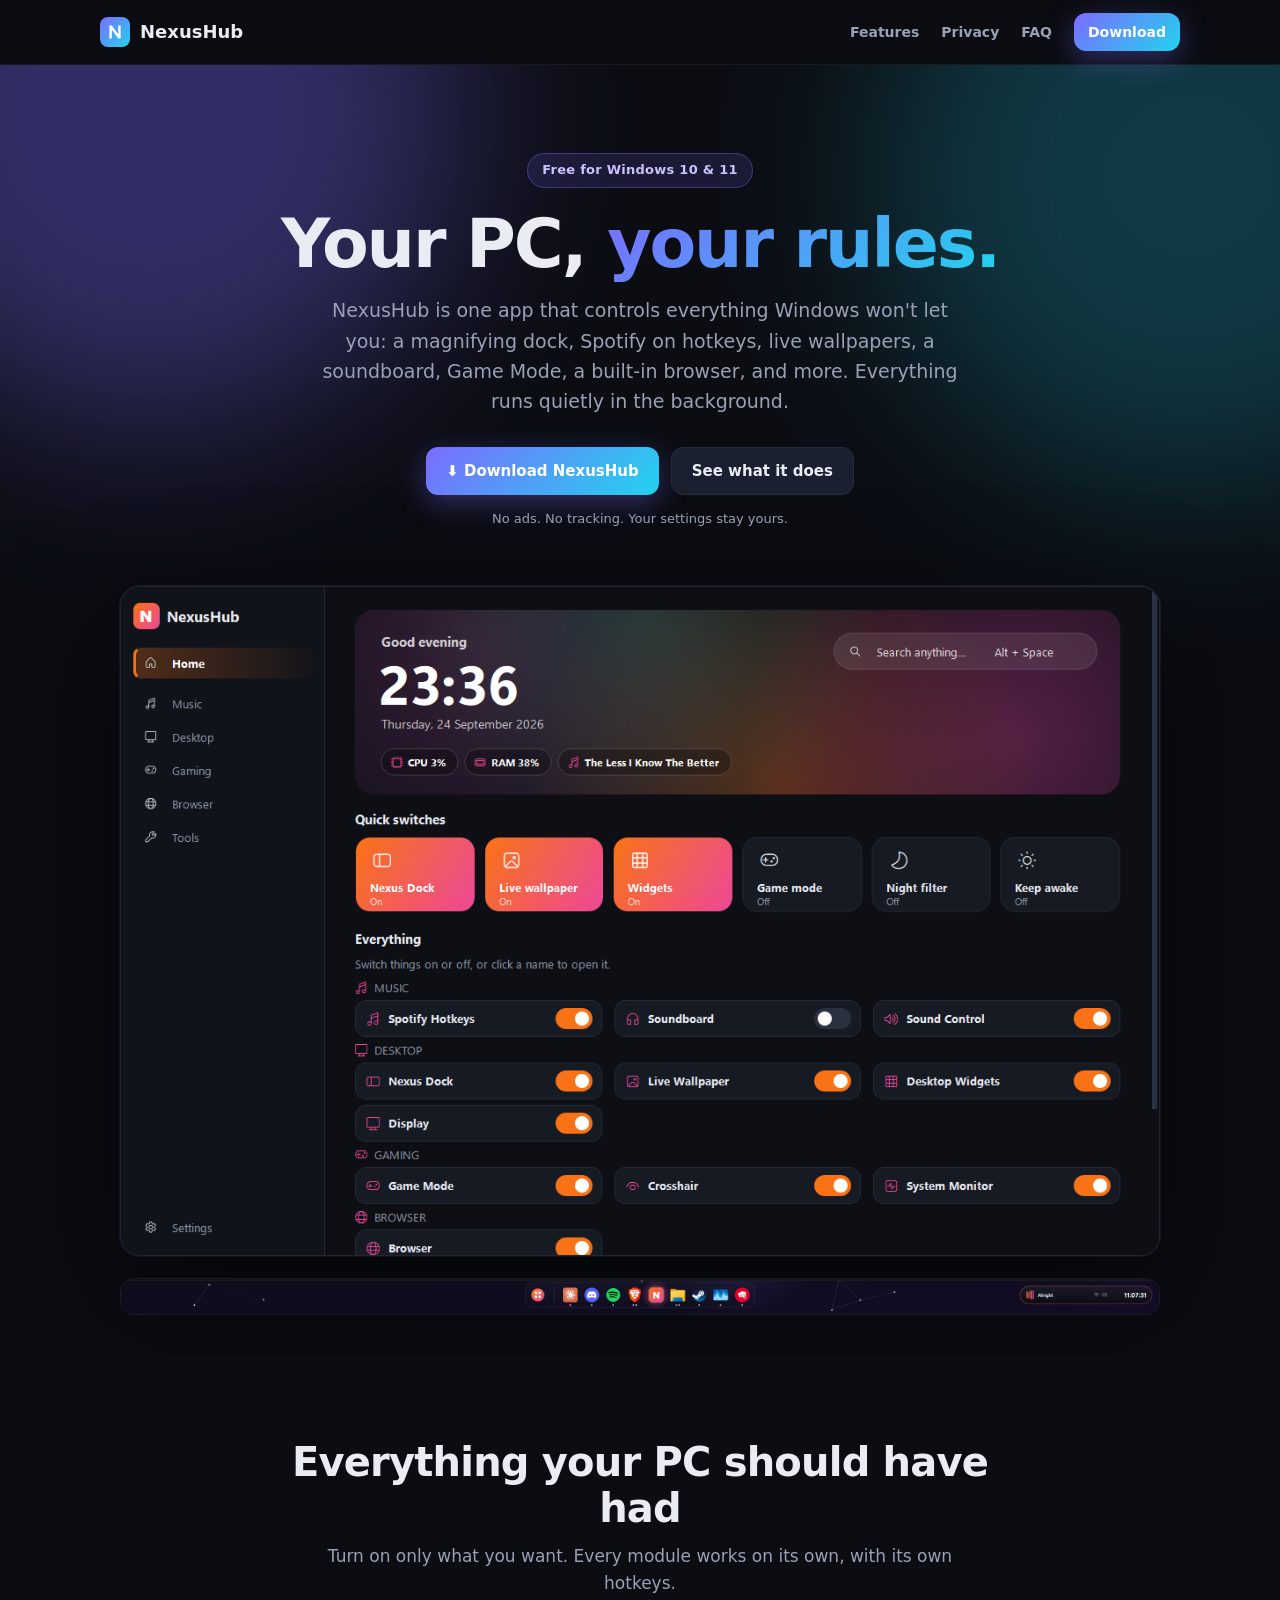
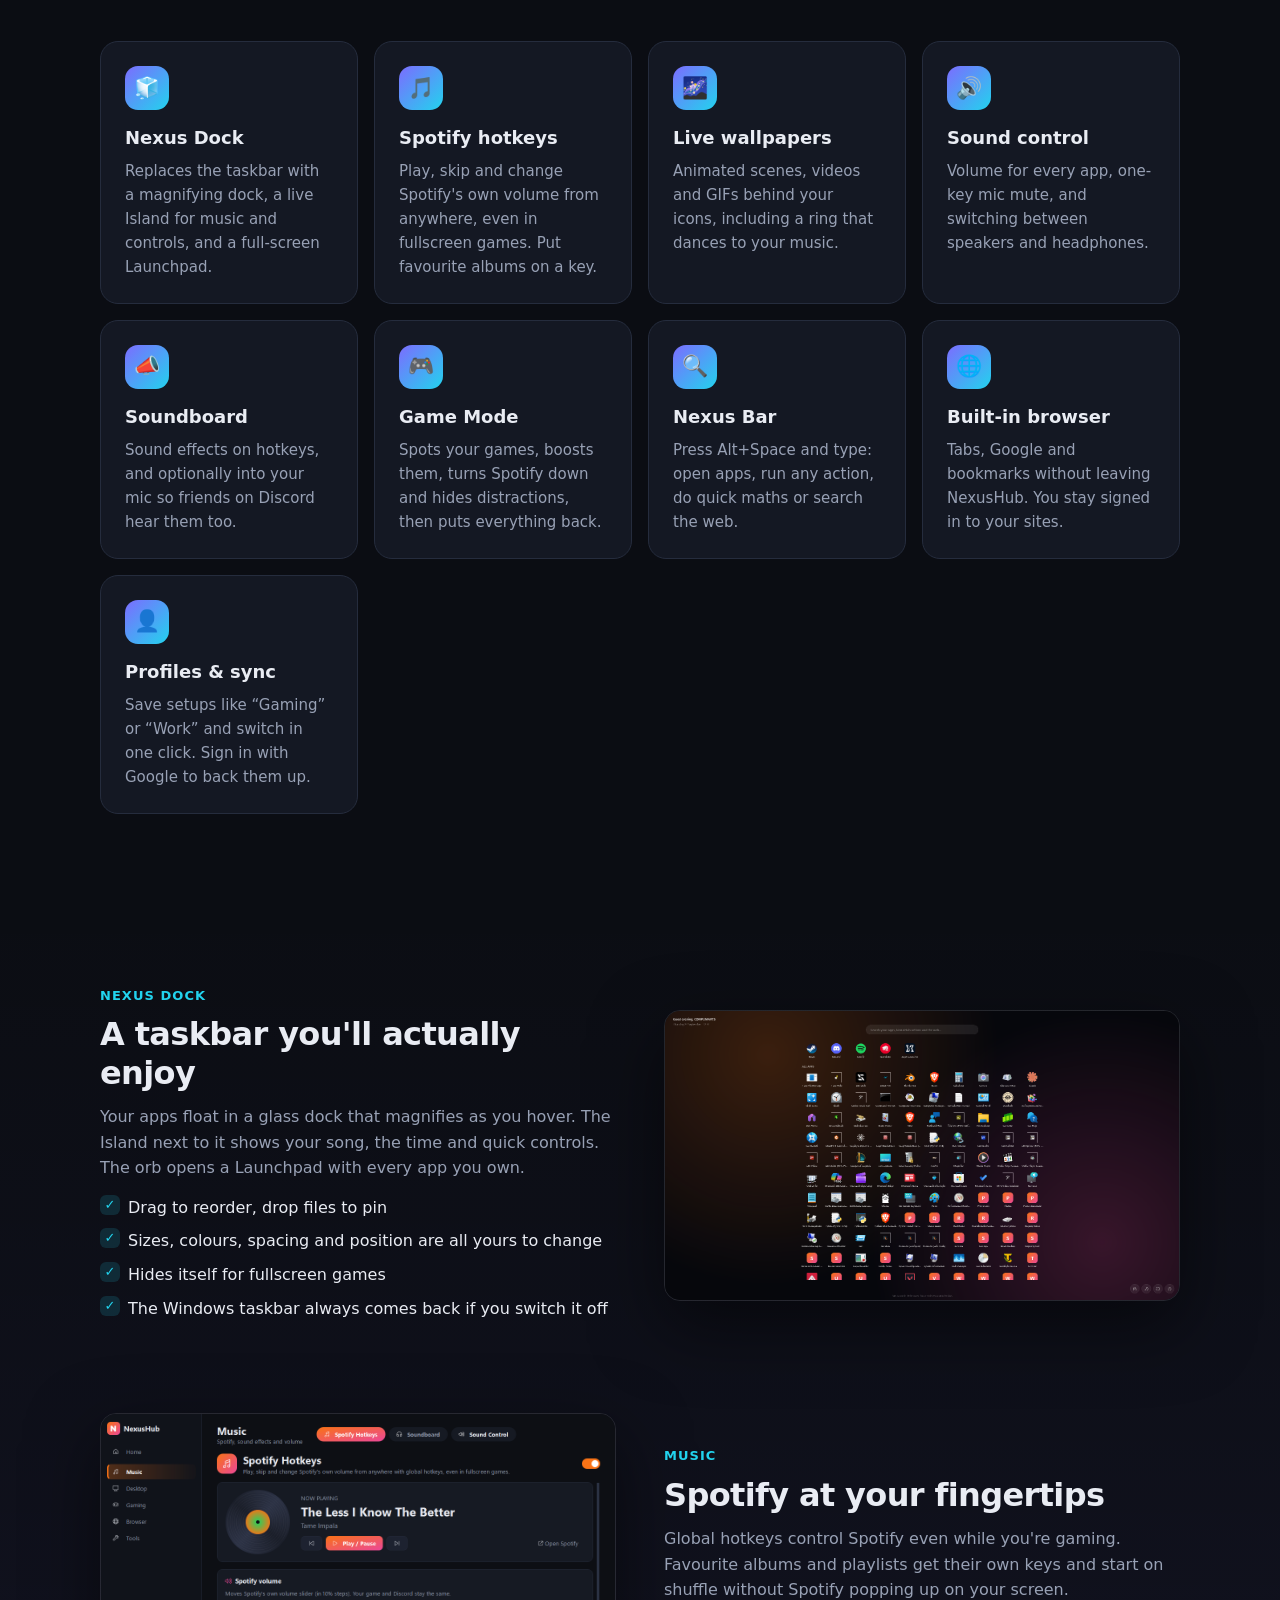
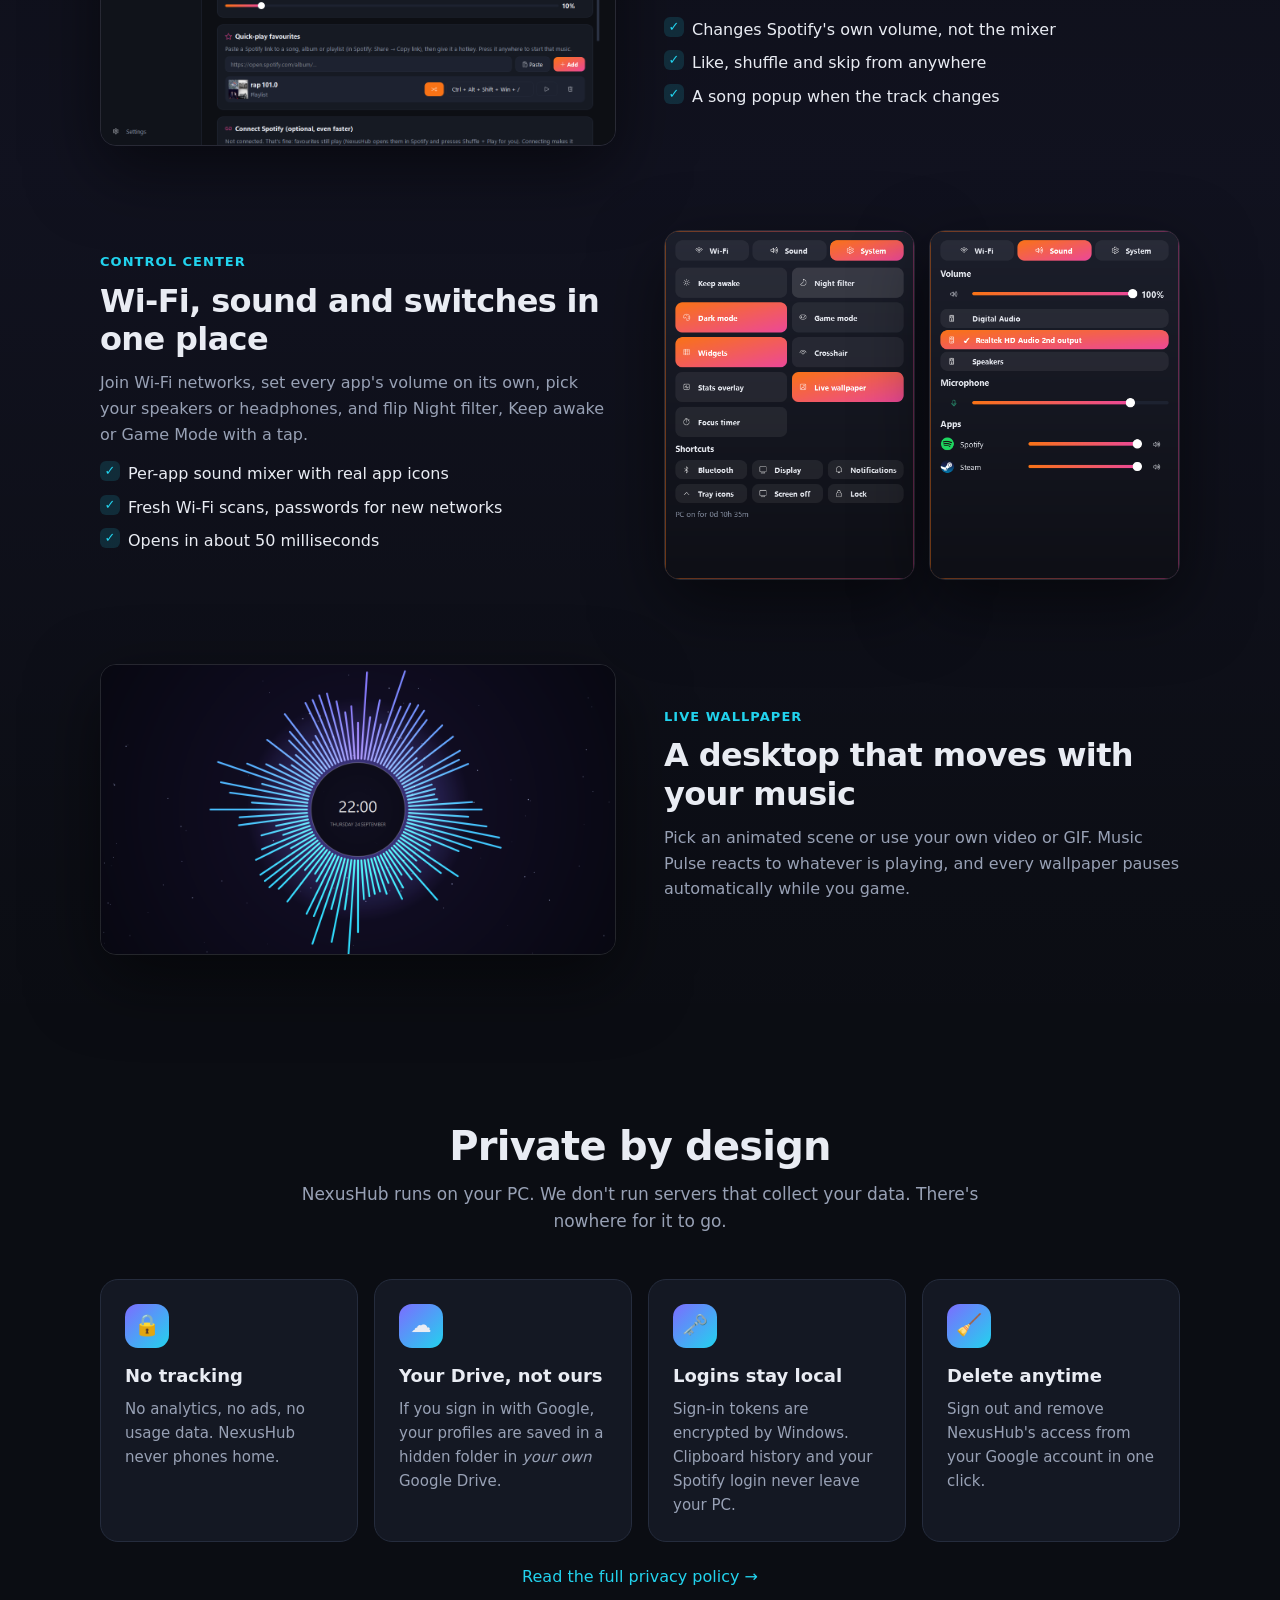
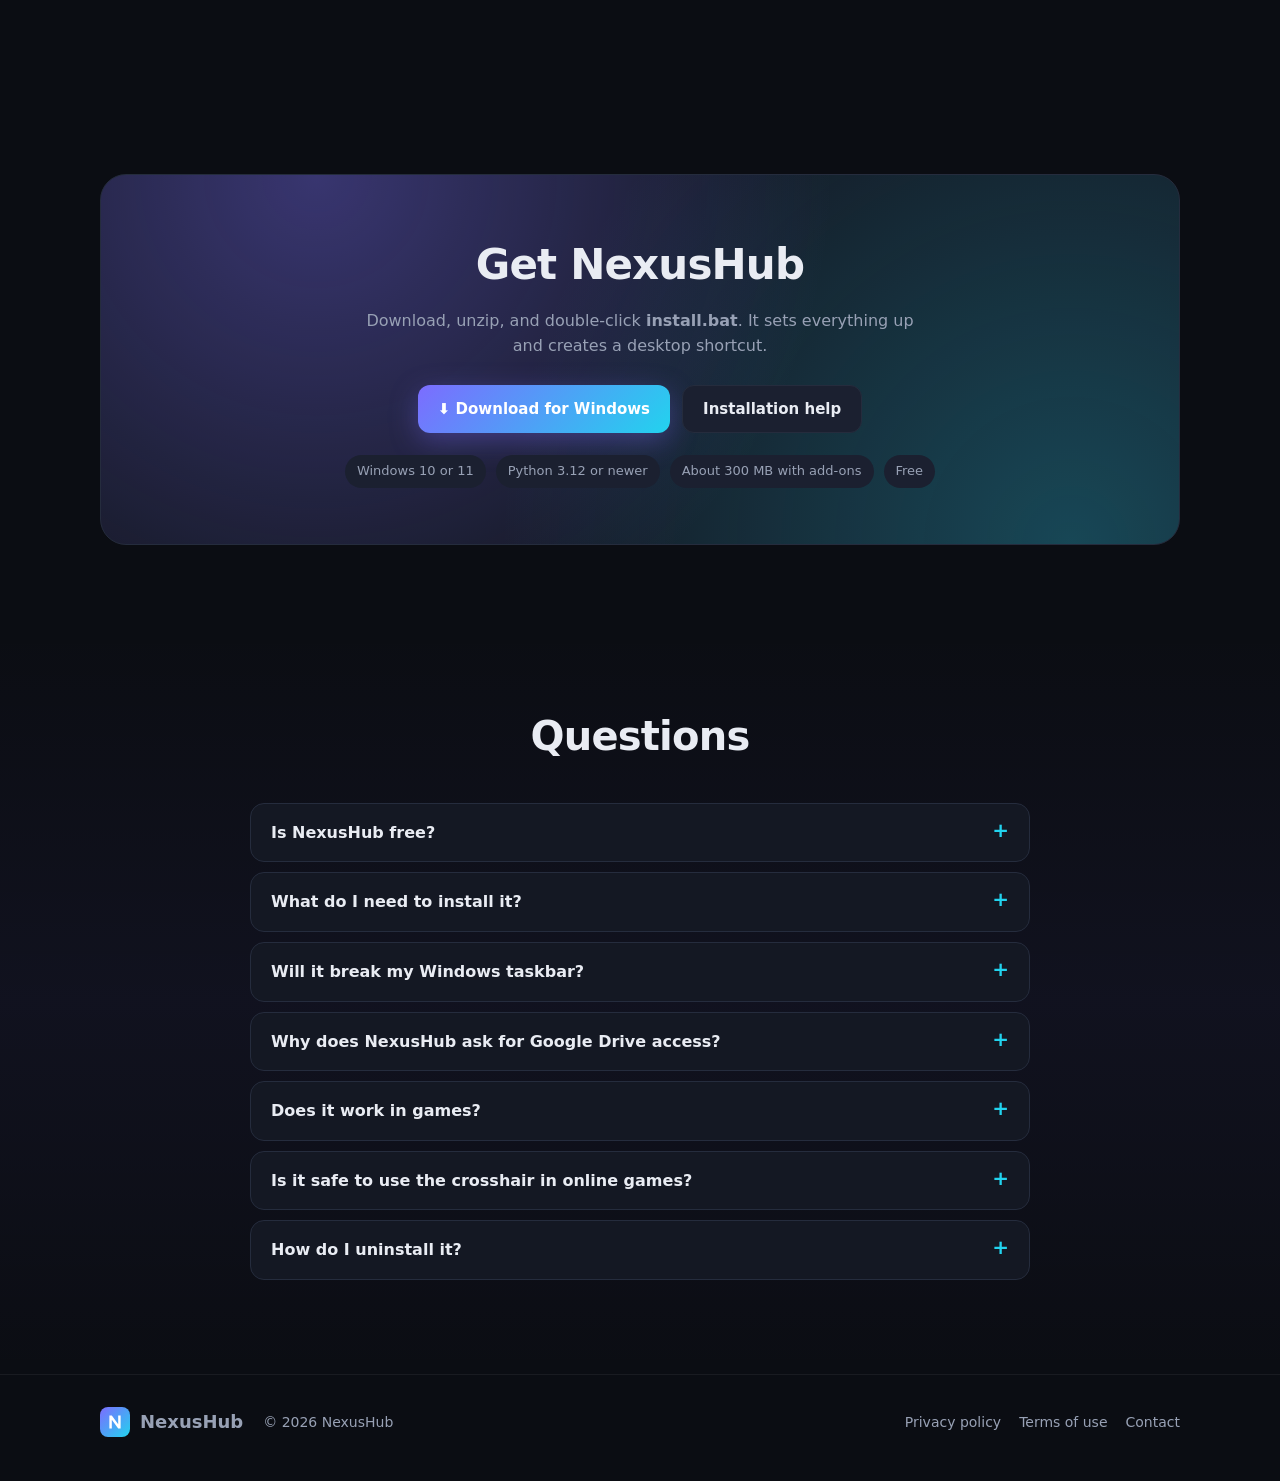
==== docs/index.html @ 6f86c5bd "Add files via upload" ====
<!doctype html>
<html lang="en">
<head>
  <meta charset="utf-8">
  <meta name="viewport" content="width=device-width, initial-scale=1">
  <title>NexusHub: your PC, your rules</title>
  <meta name="description" content="NexusHub is a free Windows app that gives you a magnifying dock, Spotify hotkeys, live wallpapers, a soundboard, Game Mode, a built-in browser and more, all in one place.">
  <meta name="theme-color" content="#0b0d13">
  <meta property="og:title" content="NexusHub: your PC, your rules">
  <meta property="og:description" content="One app to control your whole PC: dock, Spotify hotkeys, live wallpapers, soundboard, Game Mode and more.">
  <meta property="og:image" content="assets/home.png">
  <link rel="icon" href="assets/logo.svg" type="image/svg+xml">
  <link rel="stylesheet" href="style.css">
</head>
<body>

<header class="site">
  <div class="wrap">
    <a class="brand" href="index.html"><img src="assets/logo.svg" alt="">NexusHub</a>
    <nav class="links">
      <a class="hide-sm" href="#features">Features</a>
      <a class="hide-sm" href="#privacy">Privacy</a>
      <a class="hide-sm" href="#faq">FAQ</a>
      <a class="btn primary small" href="#download">Download</a>
    </nav>
  </div>
</header>

<main>
  <section class="hero">
    <div class="wrap">
      <span class="eyebrow">Free for Windows 10 &amp; 11</span>
      <h1>Your PC, <span class="grad-text">your rules.</span></h1>
      <p class="lead">NexusHub is one app that controls everything Windows won't let you: a magnifying dock,
        Spotify on hotkeys, live wallpapers, a soundboard, Game Mode, a built-in browser, and more. Everything
        runs quietly in the background.</p>
      <div class="cta">
        <a class="btn primary" href="#download">⬇ Download NexusHub</a>
        <a class="btn" href="#features">See what it does</a>
      </div>
      <p class="note">No ads. No tracking. Your settings stay yours.</p>
      <img class="hero-shot" src="assets/home.png" alt="The NexusHub home screen with a clock, quick switches and all modules" width="1180" height="760">
      <img class="dock-strip" src="assets/dock.png" alt="The Nexus Dock: a magnifying app dock with the glowing NexusHub icon in the middle" loading="lazy">
    </div>
  </section>

  <section id="features">
    <div class="wrap">
      <div class="section-head">
        <h2>Everything your PC should have had</h2>
        <p>Turn on only what you want. Every module works on its own, with its own hotkeys.</p>
      </div>
      <div class="grid">
        <div class="card"><div class="ico">🧊</div><h3>Nexus Dock</h3><p>Replaces the taskbar with a magnifying dock, a live Island for music and controls, and a full-screen Launchpad.</p></div>
        <div class="card"><div class="ico">🎵</div><h3>Spotify hotkeys</h3><p>Play, skip and change Spotify's own volume from anywhere, even in fullscreen games. Put favourite albums on a key.</p></div>
        <div class="card"><div class="ico">🌌</div><h3>Live wallpapers</h3><p>Animated scenes, videos and GIFs behind your icons, including a ring that dances to your music.</p></div>
        <div class="card"><div class="ico">🔊</div><h3>Sound control</h3><p>Volume for every app, one-key mic mute, and switching between speakers and headphones.</p></div>
        <div class="card"><div class="ico">📣</div><h3>Soundboard</h3><p>Sound effects on hotkeys, and optionally into your mic so friends on Discord hear them too.</p></div>
        <div class="card"><div class="ico">🎮</div><h3>Game Mode</h3><p>Spots your games, boosts them, turns Spotify down and hides distractions, then puts everything back.</p></div>
        <div class="card"><div class="ico">🔍</div><h3>Nexus Bar</h3><p>Press Alt+Space and type: open apps, run any action, do quick maths or search the web.</p></div>
        <div class="card"><div class="ico">🌐</div><h3>Built-in browser</h3><p>Tabs, Google and bookmarks without leaving NexusHub. You stay signed in to your sites.</p></div>
        <div class="card"><div class="ico">👤</div><h3>Profiles &amp; sync</h3><p>Save setups like “Gaming” or “Work” and switch in one click. Sign in with Google to back them up.</p></div>
      </div>
    </div>
  </section>

  <section class="alt">
    <div class="wrap">
      <div class="feature">
        <div class="text">
          <span class="tag">Nexus Dock</span>
          <h3>A taskbar you'll actually enjoy</h3>
          <p>Your apps float in a glass dock that magnifies as you hover. The Island next to it shows your song,
            the time and quick controls. The orb opens a Launchpad with every app you own.</p>
          <ul>
            <li>Drag to reorder, drop files to pin</li>
            <li>Sizes, colours, spacing and position are all yours to change</li>
            <li>Hides itself for fullscreen games</li>
            <li>The Windows taskbar always comes back if you switch it off</li>
          </ul>
        </div>
        <img class="shot" src="assets/launchpad.png" alt="The Launchpad: a full-screen grid of apps with search" loading="lazy">
      </div>

      <div class="feature flip">
        <div class="text">
          <span class="tag">Music</span>
          <h3>Spotify at your fingertips</h3>
          <p>Global hotkeys control Spotify even while you're gaming. Favourite albums and playlists get their own
            keys and start on shuffle without Spotify popping up on your screen.</p>
          <ul>
            <li>Changes Spotify's own volume, not the mixer</li>
            <li>Like, shuffle and skip from anywhere</li>
            <li>A song popup when the track changes</li>
          </ul>
        </div>
        <img class="shot" src="assets/spotify.png" alt="The Spotify page in NexusHub with now playing, volume and favourites" loading="lazy">
      </div>

      <div class="feature">
        <div class="text">
          <span class="tag">Control Center</span>
          <h3>Wi-Fi, sound and switches in one place</h3>
          <p>Join Wi-Fi networks, set every app's volume on its own, pick your speakers or headphones, and flip Night
            filter, Keep awake or Game Mode with a tap.</p>
          <ul>
            <li>Per-app sound mixer with real app icons</li>
            <li>Fresh Wi-Fi scans, passwords for new networks</li>
            <li>Opens in about 50 milliseconds</li>
          </ul>
        </div>
        <div class="shots-pair">
          <img class="shot" src="assets/control.png" alt="System tab of the Control Center with quick toggles" loading="lazy">
          <img class="shot" src="assets/mixer.png" alt="Sound mixer tab of the Control Center" loading="lazy">
        </div>
      </div>

      <div class="feature flip">
        <div class="text">
          <span class="tag">Live wallpaper</span>
          <h3>A desktop that moves with your music</h3>
          <p>Pick an animated scene or use your own video or GIF. Music Pulse reacts to whatever is playing, and
            every wallpaper pauses automatically while you game.</p>
        </div>
        <img class="shot" src="assets/music-pulse.png" alt="The Music Pulse live wallpaper: a glowing ring of bars around a clock" loading="lazy">
      </div>
    </div>
  </section>

  <section id="privacy">
    <div class="wrap">
      <div class="section-head">
        <h2>Private by design</h2>
        <p>NexusHub runs on your PC. We don't run servers that collect your data. There's nowhere for it to go.</p>
      </div>
      <div class="promise">
        <div class="card"><div class="ico">🔒</div><h3>No tracking</h3><p>No analytics, no ads, no usage data. NexusHub never phones home.</p></div>
        <div class="card"><div class="ico">☁️</div><h3>Your Drive, not ours</h3><p>If you sign in with Google, your profiles are saved in a hidden folder in <em>your own</em> Google Drive.</p></div>
        <div class="card"><div class="ico">🗝️</div><h3>Logins stay local</h3><p>Sign-in tokens are encrypted by Windows. Clipboard history and your Spotify login never leave your PC.</p></div>
        <div class="card"><div class="ico">🧹</div><h3>Delete anytime</h3><p>Sign out and remove NexusHub's access from your Google account in one click.</p></div>
      </div>
      <p style="text-align:center;margin-top:22px"><a href="privacy.html">Read the full privacy policy →</a></p>
    </div>
  </section>

  <section id="download">
    <div class="wrap">
      <div class="download">
        <h2>Get NexusHub</h2>
        <p>Download, unzip, and double-click <strong>install.bat</strong>. It sets everything up and creates a desktop shortcut.</p>
        <div class="cta">
          <a class="btn primary" href="downloads/NexusHub.zip" download>⬇ Download for Windows</a>
          <a class="btn" href="#faq">Installation help</a>
        </div>
        <div class="req">
          <span>Windows 10 or 11</span><span>Python 3.12 or newer</span><span>About 300 MB with add-ons</span><span>Free</span>
        </div>
      </div>
    </div>
  </section>

  <section id="faq" class="alt">
    <div class="wrap">
      <div class="section-head"><h2>Questions</h2></div>
      <div class="faq">
        <details><summary>Is NexusHub free?</summary><p>Yes. NexusHub is free, with no ads and no in-app purchases.</p></details>
        <details><summary>What do I need to install it?</summary><p>Windows 10 or 11 and Python 3.12 or newer (free from python.org; tick “Add Python to PATH”). Then run <strong>install.bat</strong> from the download. It installs everything else automatically.</p></details>
        <details><summary>Will it break my Windows taskbar?</summary><p>No. The Nexus Dock only hides the Windows taskbar. Switching the dock off, quitting NexusHub, or even a crash brings the normal taskbar straight back.</p></details>
        <details><summary>Why does NexusHub ask for Google Drive access?</summary><p>Only if you choose to sign in. NexusHub uses Drive's private app-data folder to back up your profiles so you can use them on another PC. It can't see any of your other Drive files.</p></details>
        <details><summary>Does it work in games?</summary><p>Yes. Hotkeys work in fullscreen games. The crosshair and stats overlay work in borderless or windowed mode. Game Mode switches on by itself when you start a game.</p></details>
        <details><summary>Is it safe to use the crosshair in online games?</summary><p>The crosshair only draws on your screen and never touches the game, but some competitive games have strict rules. Check your game's rules before using it in ranked matches.</p></details>
        <details><summary>How do I uninstall it?</summary><p>Settings → “Quit NexusHub completely”, turn off “Start with Windows”, then delete the NexusHub folder. Your settings live in <code>%APPDATA%\NexusHub</code> and can be deleted too.</p></details>
      </div>
    </div>
  </section>
</main>

<footer class="site">
  <div class="wrap">
    <a class="brand" href="index.html"><img src="assets/logo.svg" alt="">NexusHub</a>
    <span>© 2026 NexusHub</span>
    <nav>
      <a href="privacy.html">Privacy policy</a>
      <a href="terms.html">Terms of use</a>
      <a href="mailto:dovajova36@gmail.com">Contact</a>
    </nav>
  </div>
</footer>

</body>
</html>
---- docs/style.css ----
:root {
  --bg: #0b0d13;
  --surface: #141823;
  --surface-2: #1b2030;
  --border: #252c3d;
  --text: #e9ecf3;
  --muted: #98a1b5;
  --accent: #7c6cff;
  --accent-2: #22d3ee;
  --grad: linear-gradient(135deg, var(--accent), var(--accent-2));
  --radius: 18px;
  --max: 1120px;
  color-scheme: dark;
}

* { box-sizing: border-box; }
html { scroll-behavior: smooth; }
body {
  margin: 0;
  background: var(--bg);
  color: var(--text);
  font: 16px/1.6 "Segoe UI Variable Text", "Segoe UI", system-ui, -apple-system, Roboto, sans-serif;
  -webkit-font-smoothing: antialiased;
}
img { max-width: 100%; height: auto; display: block; }
.hero-shot, .dock-strip { width: 100%; }
body { overflow-x: hidden; }
a { color: var(--accent-2); text-decoration: none; }
a:hover { text-decoration: underline; }
.wrap { max-width: var(--max); margin: 0 auto; padding: 0 20px; }

/* ---------- header ---------- */
header.site {
  position: sticky; top: 0; z-index: 10;
  background: rgba(11, 13, 19, 0.78);
  backdrop-filter: blur(14px);
  border-bottom: 1px solid rgba(255, 255, 255, 0.06);
}
header.site .wrap { display: flex; align-items: center; gap: 24px; height: 64px; }
.brand { display: flex; align-items: center; gap: 10px; color: var(--text); font-weight: 700; font-size: 18px; }
.brand:hover { text-decoration: none; }
.brand img { width: 30px; height: 30px; }
nav.links { margin-left: auto; display: flex; gap: 22px; align-items: center; }
nav.links a { color: var(--muted); font-size: 14px; font-weight: 600; }
nav.links a:hover { color: var(--text); text-decoration: none; }

.btn {
  display: inline-flex; align-items: center; gap: 8px;
  padding: 11px 20px; border-radius: 12px; border: 1px solid var(--border);
  background: var(--surface-2); color: var(--text); font-weight: 600; font-size: 15px;
  transition: transform .15s ease, border-color .15s ease, box-shadow .15s ease;
}
.btn:hover { text-decoration: none; border-color: #3a4260; transform: translateY(-1px); }
.btn.primary { background: var(--grad); border: none; color: #fff; box-shadow: 0 8px 28px rgba(124, 108, 255, 0.35); }
.btn.primary:hover { box-shadow: 0 10px 34px rgba(34, 211, 238, 0.35); }
.btn.small { padding: 8px 14px; font-size: 14px; }

/* ---------- hero ---------- */
.hero { position: relative; overflow: hidden; padding: 88px 0 40px; text-align: center; }
.hero::before, .hero::after {
  content: ""; position: absolute; width: 620px; height: 620px; border-radius: 50%;
  filter: blur(90px); opacity: .35; z-index: -1;
}
.hero::before { background: var(--accent); top: -260px; left: -160px; }
.hero::after { background: var(--accent-2); top: -200px; right: -220px; opacity: .22; }
.eyebrow {
  display: inline-block; padding: 6px 14px; border-radius: 99px;
  background: rgba(124, 108, 255, 0.14); border: 1px solid rgba(124, 108, 255, 0.35);
  color: #c9c2ff; font-size: 13px; font-weight: 600; letter-spacing: .02em;
}
.hero h1 {
  margin: 20px auto 16px; max-width: 860px;
  font-size: clamp(38px, 6.2vw, 68px); line-height: 1.05; letter-spacing: -0.03em; font-weight: 800;
}
.grad-text { background: var(--grad); -webkit-background-clip: text; background-clip: text; color: transparent; }
.hero p.lead { margin: 0 auto 30px; max-width: 640px; color: var(--muted); font-size: clamp(16px, 2.1vw, 19px); }
.cta { display: flex; gap: 12px; justify-content: center; flex-wrap: wrap; }
.note { margin-top: 14px; color: var(--muted); font-size: 13px; }
.hero-shot {
  margin: 56px auto 0; max-width: 1040px; border-radius: 20px; overflow: hidden;
  border: 1px solid rgba(255, 255, 255, 0.1);
  box-shadow: 0 40px 120px rgba(0, 0, 0, 0.6), 0 0 0 1px rgba(124, 108, 255, 0.15);
}
.dock-strip { margin: 22px auto 0; max-width: 1040px; border-radius: 14px; overflow: hidden; border: 1px solid rgba(255,255,255,.08); }

/* ---------- sections ---------- */
section { padding: 84px 0; }
section.alt { background: linear-gradient(180deg, transparent, rgba(124, 108, 255, 0.05), transparent); }
.section-head { text-align: center; max-width: 700px; margin: 0 auto 44px; }
.section-head h2 { font-size: clamp(28px, 4vw, 40px); line-height: 1.15; letter-spacing: -0.02em; margin: 0 0 12px; }
.section-head p { color: var(--muted); margin: 0; font-size: 17px; }

.grid { display: grid; gap: 16px; grid-template-columns: repeat(auto-fit, minmax(250px, 1fr)); }
.card {
  background: var(--surface); border: 1px solid var(--border); border-radius: var(--radius);
  padding: 24px; transition: border-color .2s ease, transform .2s ease;
}
.card:hover { border-color: rgba(124, 108, 255, 0.45); transform: translateY(-2px); }
.card .ico {
  width: 44px; height: 44px; border-radius: 13px; background: var(--grad);
  display: grid; place-items: center; font-size: 21px; margin-bottom: 14px;
}
.card h3 { margin: 0 0 6px; font-size: 18px; }
.card p { margin: 0; color: var(--muted); font-size: 15px; }

.feature { display: grid; grid-template-columns: 1fr 1fr; gap: 48px; align-items: center; margin-bottom: 84px; }
.feature:last-child { margin-bottom: 0; }
.feature.flip .text { order: 2; }
.feature h3 { font-size: clamp(24px, 3vw, 32px); margin: 8px 0 12px; letter-spacing: -0.02em; line-height: 1.2; }
.feature p { color: var(--muted); margin: 0 0 14px; }
.feature ul { padding: 0; margin: 0; list-style: none; }
.feature li { padding-left: 28px; position: relative; margin: 8px 0; }
.feature li::before {
  content: "✓"; position: absolute; left: 0; top: 0; width: 20px; height: 20px; border-radius: 6px;
  background: rgba(34, 211, 238, 0.15); color: var(--accent-2); font-size: 13px; display: grid; place-items: center;
}
.tag { color: var(--accent-2); font-weight: 700; font-size: 13px; letter-spacing: .08em; text-transform: uppercase; }
.shot { border-radius: 16px; overflow: hidden; border: 1px solid rgba(255, 255, 255, 0.1); box-shadow: 0 24px 70px rgba(0, 0, 0, 0.5); }
.shots-pair { display: grid; grid-template-columns: 1fr 1fr; gap: 14px; }

/* ---------- privacy promise / download ---------- */
.promise { display: grid; grid-template-columns: repeat(auto-fit, minmax(220px, 1fr)); gap: 16px; }
.promise .card { text-align: left; }
.download {
  text-align: center; border-radius: 26px; padding: 56px 24px;
  background: radial-gradient(circle at 20% 0%, rgba(124, 108, 255, .35), transparent 55%),
              radial-gradient(circle at 90% 100%, rgba(34, 211, 238, .25), transparent 55%), var(--surface);
  border: 1px solid var(--border);
}
.download h2 { font-size: clamp(28px, 4vw, 42px); margin: 0 0 10px; letter-spacing: -0.02em; }
.download p { color: var(--muted); margin: 0 auto 26px; max-width: 560px; }
.req { display: flex; gap: 10px; justify-content: center; flex-wrap: wrap; margin-top: 22px; }
.req span { padding: 6px 12px; border-radius: 99px; background: var(--surface-2); color: var(--muted); font-size: 13px; }

/* ---------- FAQ ---------- */
details {
  background: var(--surface); border: 1px solid var(--border); border-radius: 14px;
  padding: 16px 20px; margin-bottom: 10px;
}
details[open] { border-color: rgba(124, 108, 255, 0.4); }
summary { cursor: pointer; font-weight: 600; list-style: none; display: flex; justify-content: space-between; gap: 16px; }
summary::-webkit-details-marker { display: none; }
summary::after { content: "+"; color: var(--accent-2); font-size: 20px; line-height: 1; }
details[open] summary::after { content: "–"; }
details p { color: var(--muted); margin: 12px 0 0; }
.faq { max-width: 780px; margin: 0 auto; }

/* ---------- legal pages ---------- */
.legal { max-width: 800px; margin: 0 auto; padding: 56px 20px 80px; }
.legal h1 { font-size: clamp(32px, 5vw, 46px); letter-spacing: -0.02em; margin: 0 0 6px; }
.legal .updated { color: var(--muted); margin: 0 0 32px; }
.legal h2 { font-size: 22px; margin: 40px 0 10px; padding-top: 8px; }
.legal h3 { font-size: 17px; margin: 22px 0 6px; }
.legal p, .legal li { color: #c8cedb; }
.legal ul { padding-left: 22px; }
.legal li { margin: 6px 0; }
.legal .summary {
  background: var(--surface); border: 1px solid var(--border); border-left: 4px solid var(--accent);
  border-radius: 14px; padding: 18px 22px;
}
.legal table { width: 100%; border-collapse: collapse; margin: 14px 0; font-size: 15px; }
.legal th, .legal td { text-align: left; padding: 10px 12px; border-bottom: 1px solid var(--border); vertical-align: top; }
.legal th { color: var(--text); background: var(--surface); }
.legal td { color: #c8cedb; }
.legal code { background: var(--surface-2); padding: 2px 6px; border-radius: 6px; font-size: 14px; }
.table-scroll { overflow-x: auto; }

/* ---------- footer ---------- */
footer.site { border-top: 1px solid rgba(255, 255, 255, 0.06); padding: 32px 0 44px; color: var(--muted); font-size: 14px; }
footer.site .wrap { display: flex; gap: 20px; flex-wrap: wrap; align-items: center; }
footer.site nav { margin-left: auto; display: flex; gap: 18px; flex-wrap: wrap; }
footer.site a { color: var(--muted); }
footer.site a:hover { color: var(--text); }

/* ---------- small screens ---------- */
@media (max-width: 820px) {
  nav.links a.hide-sm { display: none; }
  .feature, .feature.flip { grid-template-columns: 1fr; gap: 24px; }
  .feature.flip .text { order: 0; }
  .shots-pair { grid-template-columns: 1fr; }
  section { padding: 60px 0; }
  .hero { padding-top: 56px; }
}
@media (prefers-reduced-motion: reduce) {
  * { transition: none !important; scroll-behavior: auto !important; }
}
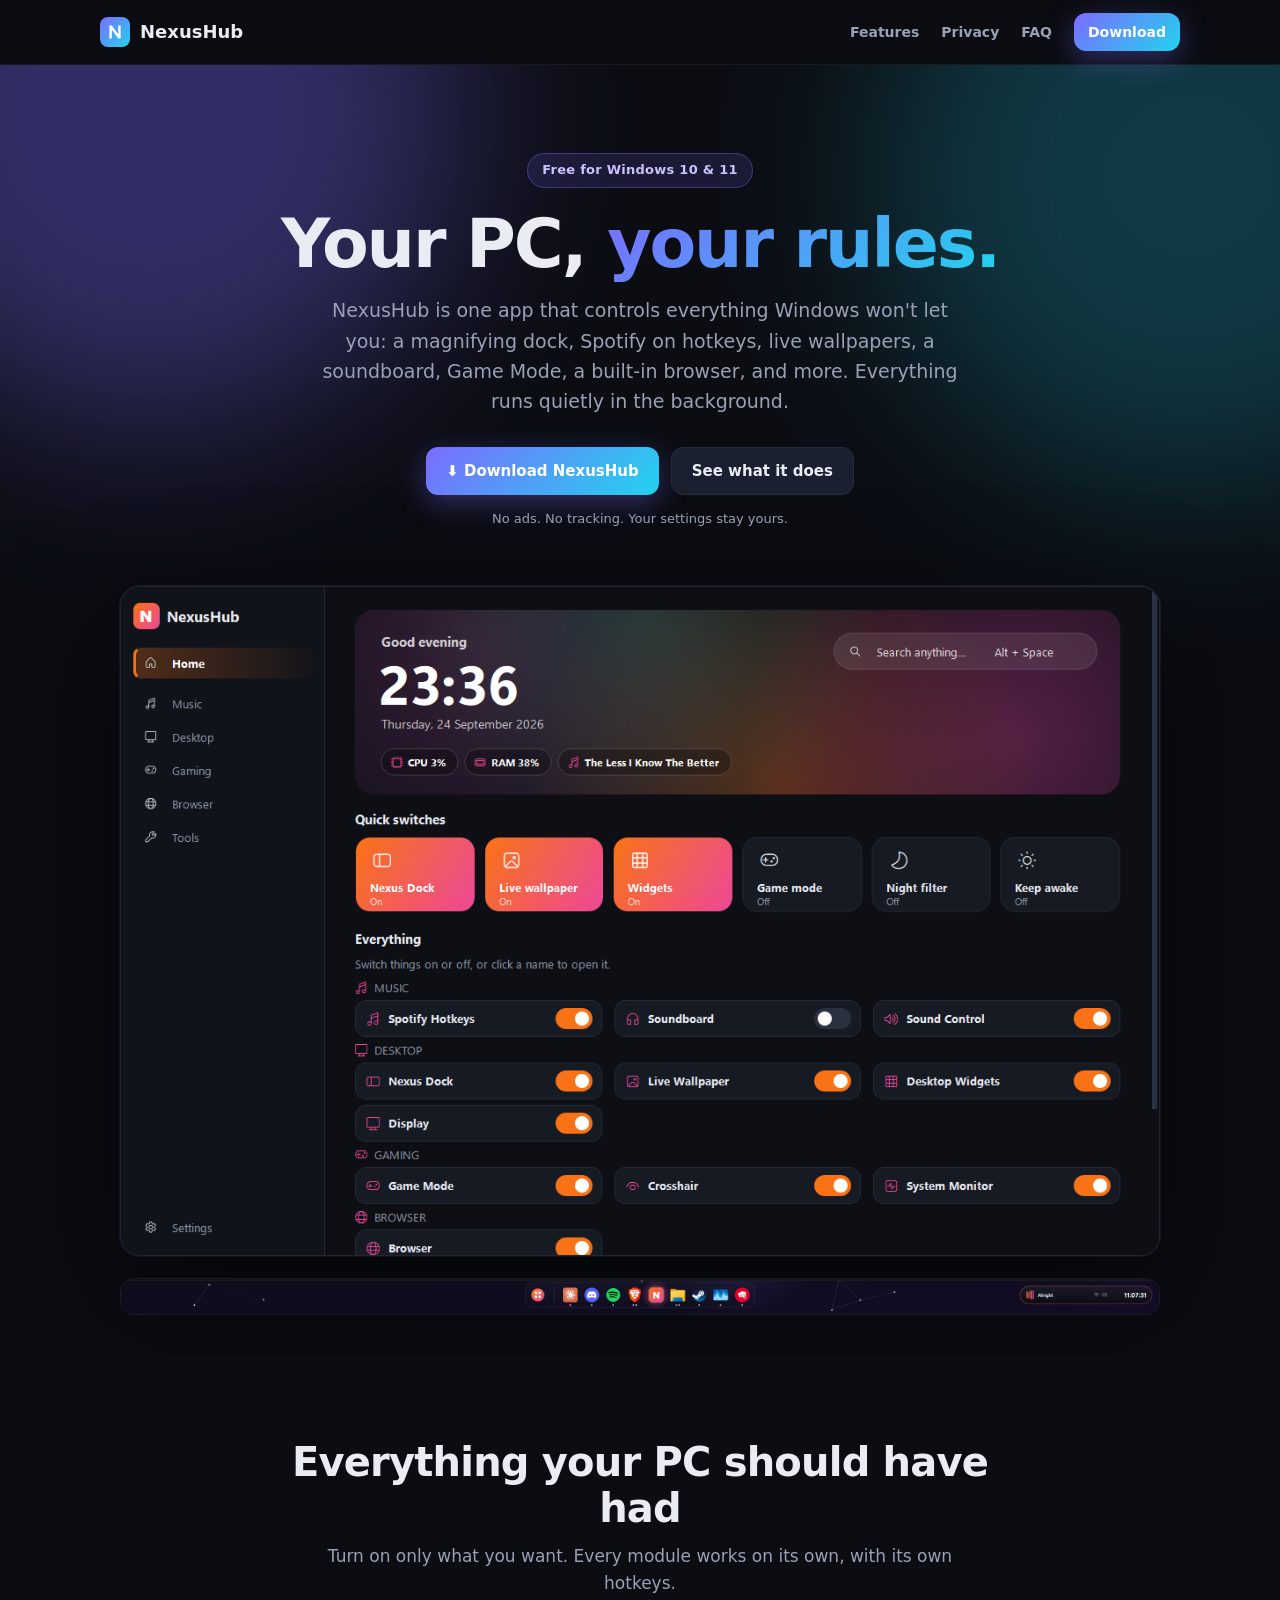
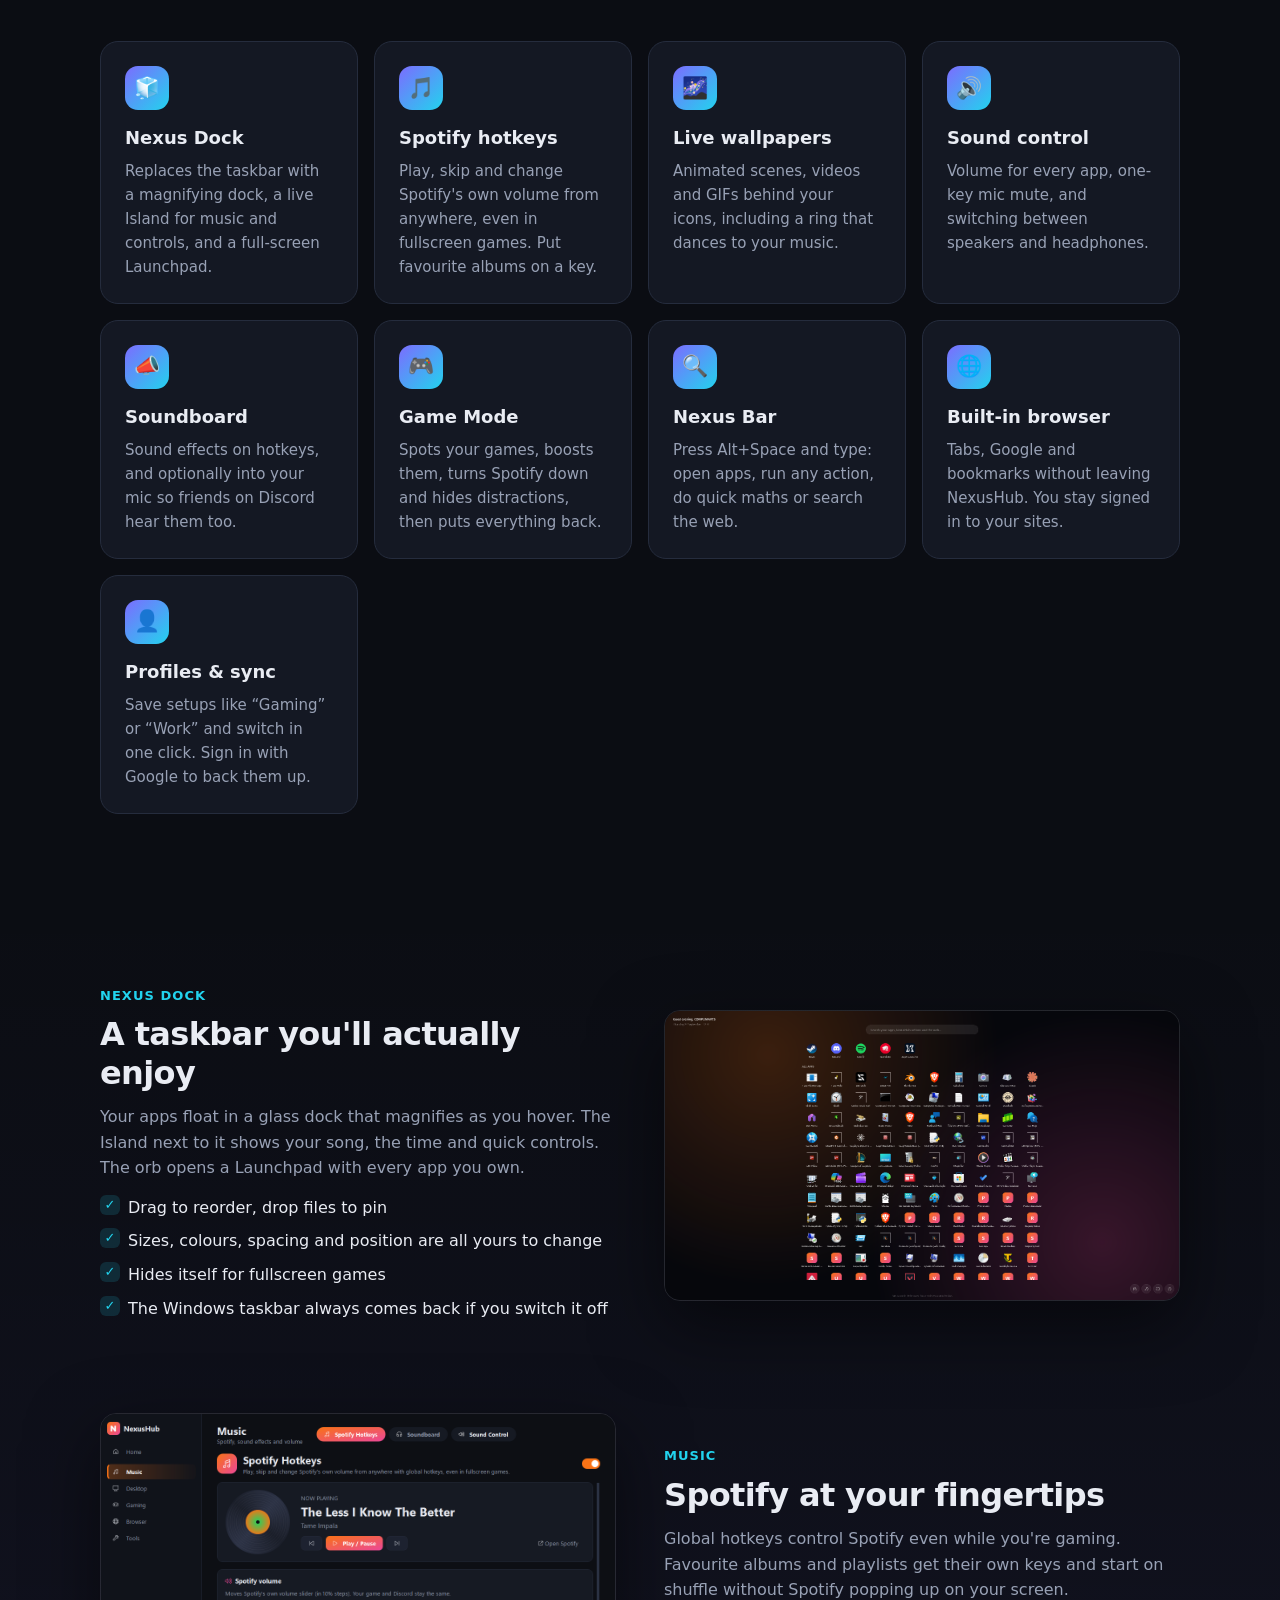
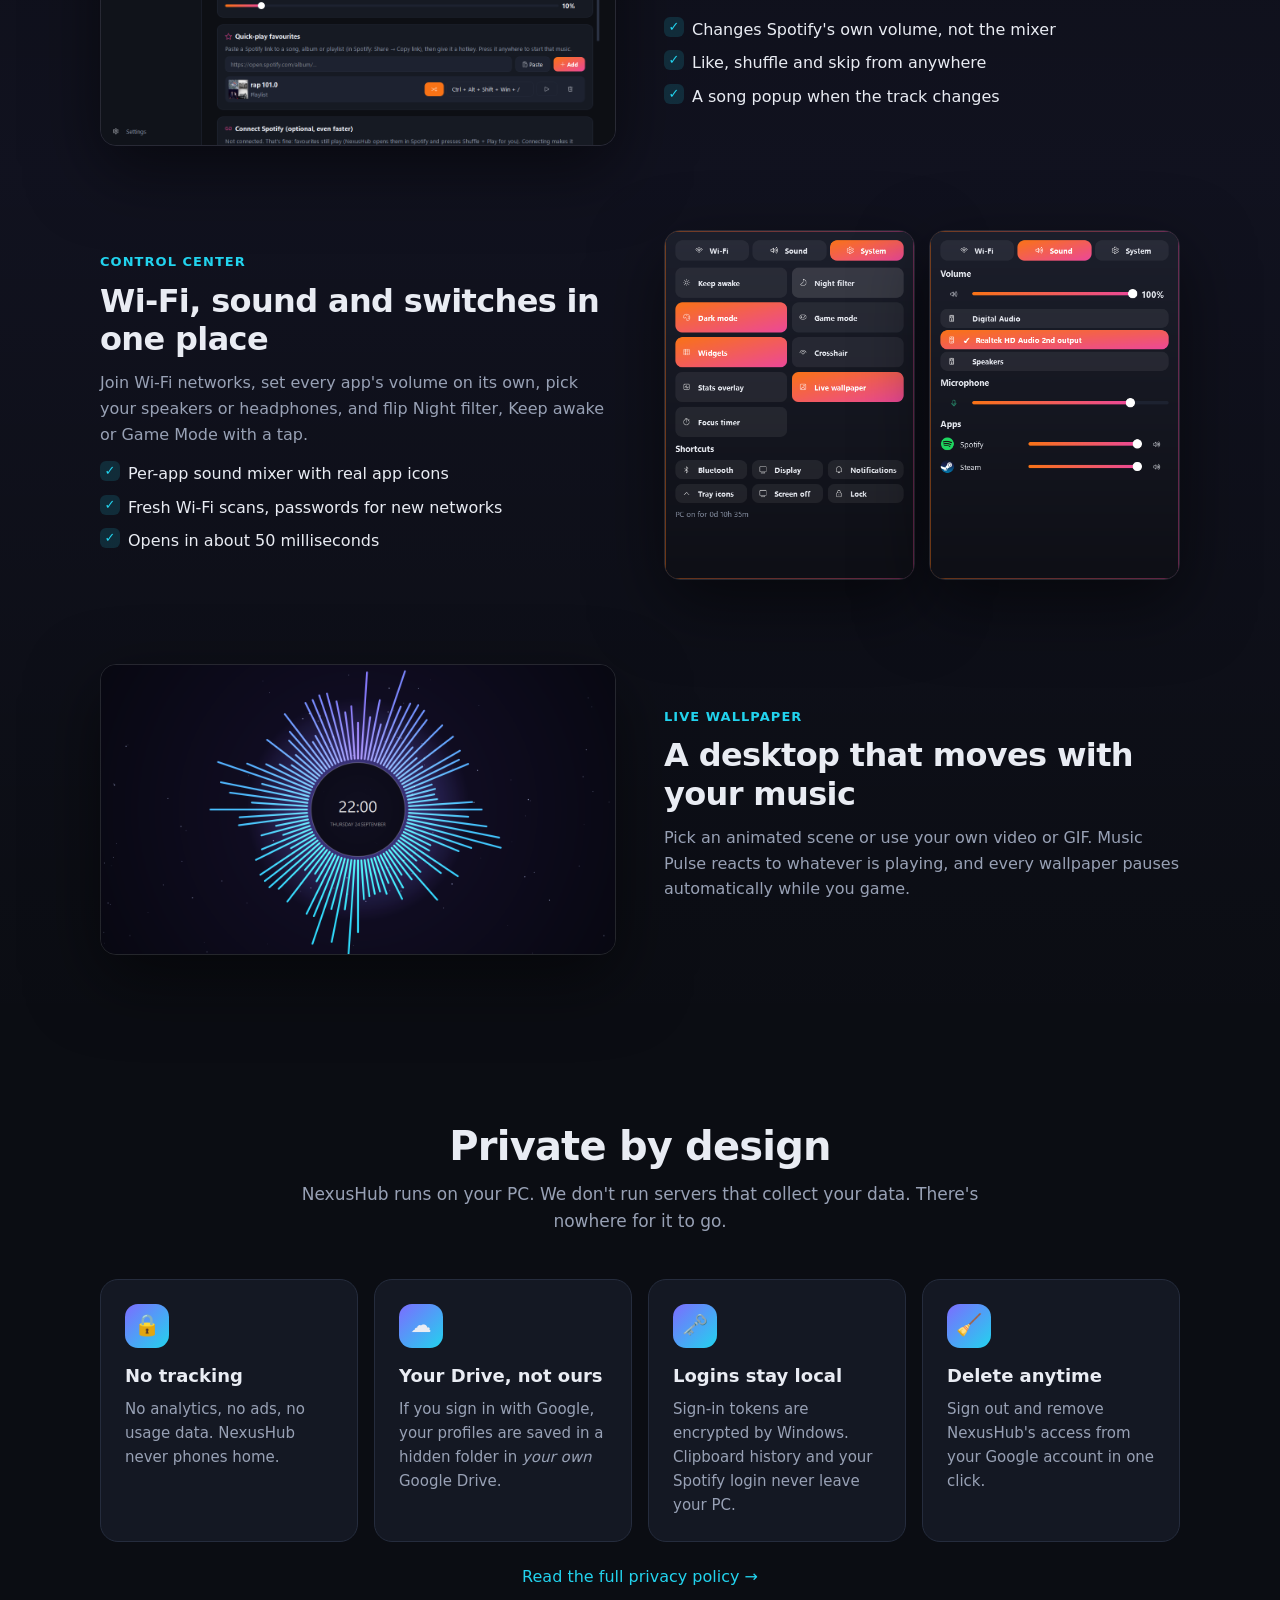
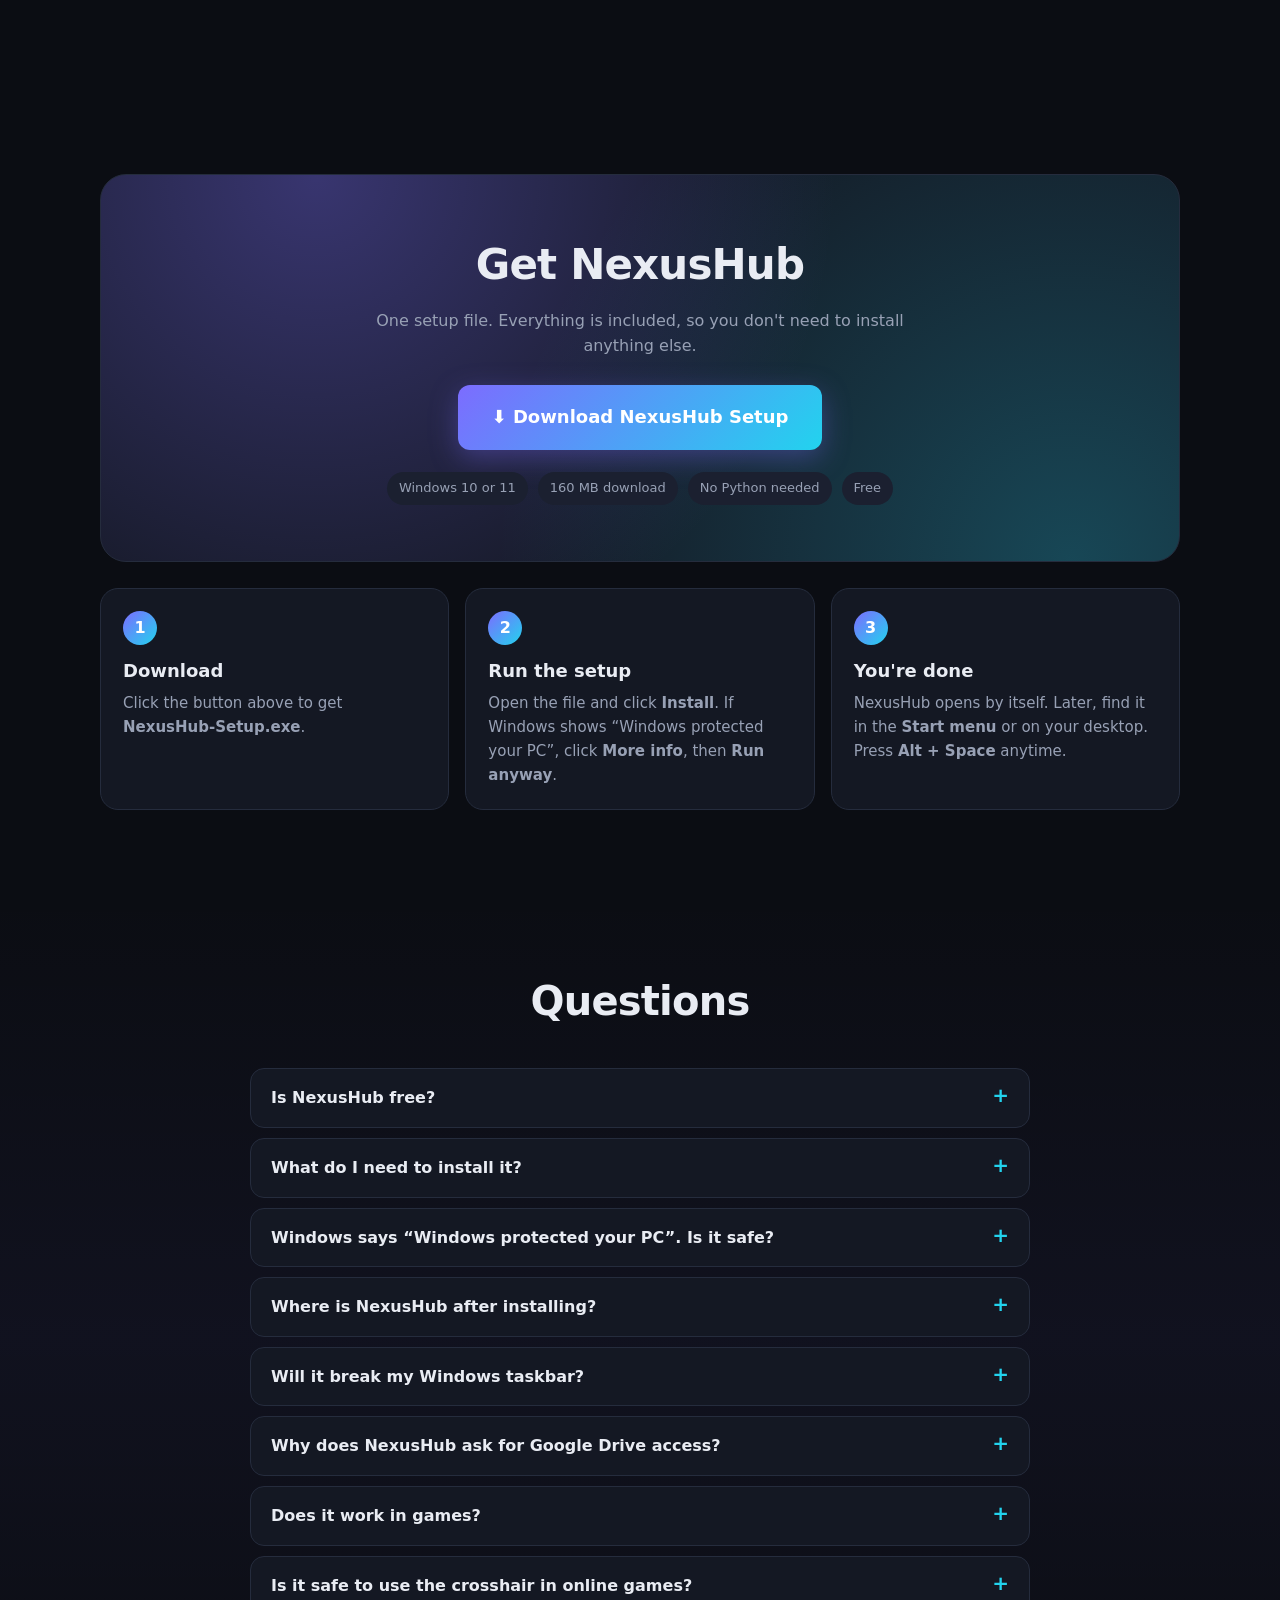
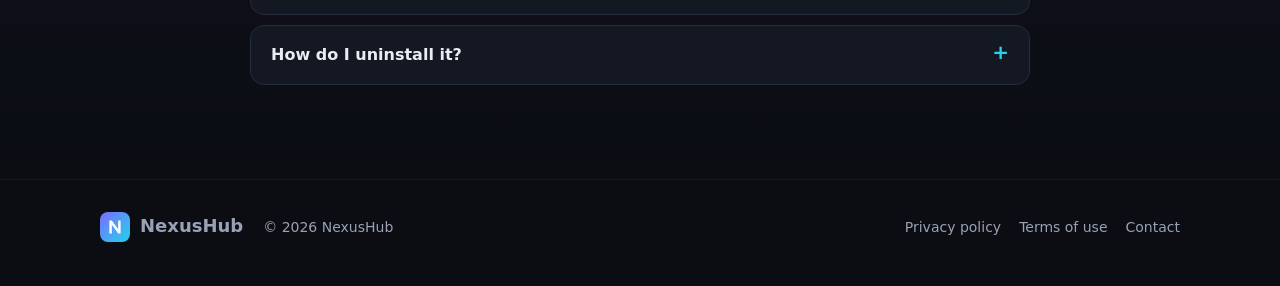
==== commit 6463357f: "Add files via upload" ====
--- a/docs/index.html
+++ b/docs/index.html
@@ -147,15 +147,19 @@
     <div class="wrap">
       <div class="download">
         <h2>Get NexusHub</h2>
-        <p>Download, unzip, and double-click <strong>install.bat</strong>. It sets everything up and creates a desktop shortcut.</p>
+        <p>One setup file. Everything is included, so you don't need to install anything else.</p>
         <div class="cta">
-          <a class="btn primary" href="downloads/NexusHub.zip" download>⬇ Download for Windows</a>
-          <a class="btn" href="#faq">Installation help</a>
+          <a class="btn primary big" id="setup-link" href="https://github.com/OWNER/REPO/releases/latest/download/NexusHub-Setup.exe">⬇ Download NexusHub Setup</a>
         </div>
         <div class="req">
-          <span>Windows 10 or 11</span><span>Python 3.12 or newer</span><span>About 300 MB with add-ons</span><span>Free</span>
-        </div>
-      </div>
+          <span>Windows 10 or 11</span><span>160 MB download</span><span>No Python needed</span><span>Free</span>
+        </div>
+      </div>
+      <ol class="steps">
+        <li><div class="num">1</div><h3>Download</h3><p>Click the button above to get <strong>NexusHub-Setup.exe</strong>.</p></li>
+        <li><div class="num">2</div><h3>Run the setup</h3><p>Open the file and click <strong>Install</strong>. If Windows shows “Windows protected your PC”, click <strong>More info</strong>, then <strong>Run anyway</strong>.</p></li>
+        <li><div class="num">3</div><h3>You're done</h3><p>NexusHub opens by itself. Later, find it in the <strong>Start menu</strong> or on your desktop. Press <strong>Alt + Space</strong> anytime.</p></li>
+      </ol>
     </div>
   </section>
 
@@ -164,12 +168,14 @@
       <div class="section-head"><h2>Questions</h2></div>
       <div class="faq">
         <details><summary>Is NexusHub free?</summary><p>Yes. NexusHub is free, with no ads and no in-app purchases.</p></details>
-        <details><summary>What do I need to install it?</summary><p>Windows 10 or 11 and Python 3.12 or newer (free from python.org; tick “Add Python to PATH”). Then run <strong>install.bat</strong> from the download. It installs everything else automatically.</p></details>
+        <details><summary>What do I need to install it?</summary><p>Just Windows 10 or 11. The setup includes everything NexusHub needs, so you don't need Python or anything else.</p></details>
+        <details><summary>Windows says “Windows protected your PC”. Is it safe?</summary><p>Yes. Windows shows this for new apps that aren't widely downloaded yet. Click <strong>More info</strong>, then <strong>Run anyway</strong>. Your antivirus may also scan the file first, which can take a few seconds.</p></details>
+        <details><summary>Where is NexusHub after installing?</summary><p>Open the Start menu and type <strong>NexusHub</strong>, or use the desktop shortcut. When NexusHub is running, its icon is in the system tray (the ^ arrow near the clock). Press <strong>Alt + Space</strong> to open the Nexus Bar from anywhere.</p></details>
         <details><summary>Will it break my Windows taskbar?</summary><p>No. The Nexus Dock only hides the Windows taskbar. Switching the dock off, quitting NexusHub, or even a crash brings the normal taskbar straight back.</p></details>
         <details><summary>Why does NexusHub ask for Google Drive access?</summary><p>Only if you choose to sign in. NexusHub uses Drive's private app-data folder to back up your profiles so you can use them on another PC. It can't see any of your other Drive files.</p></details>
         <details><summary>Does it work in games?</summary><p>Yes. Hotkeys work in fullscreen games. The crosshair and stats overlay work in borderless or windowed mode. Game Mode switches on by itself when you start a game.</p></details>
         <details><summary>Is it safe to use the crosshair in online games?</summary><p>The crosshair only draws on your screen and never touches the game, but some competitive games have strict rules. Check your game's rules before using it in ranked matches.</p></details>
-        <details><summary>How do I uninstall it?</summary><p>Settings → “Quit NexusHub completely”, turn off “Start with Windows”, then delete the NexusHub folder. Your settings live in <code>%APPDATA%\NexusHub</code> and can be deleted too.</p></details>
+        <details><summary>How do I uninstall it?</summary><p>Like any other app: Windows <strong>Settings → Apps → Installed apps → NexusHub → Uninstall</strong>. Your normal Windows taskbar comes back, and you can choose to delete your settings too.</p></details>
       </div>
     </div>
   </section>
@@ -187,5 +193,16 @@
   </div>
 </footer>
 
+<script>
+  // On GitHub Pages (owner.github.io/repo) the download points at that repo's latest release automatically.
+  (function () {
+    var m = location.hostname.match(/^([^.]+)\.github\.io$/);
+    if (!m) return;
+    var repo = location.pathname.split("/")[1] || (m[1] + ".github.io");
+    document.getElementById("setup-link").href =
+      "https://github.com/" + m[1] + "/" + repo + "/releases/latest/download/NexusHub-Setup.exe";
+  })();
+</script>
+
 </body>
 </html>
--- a/docs/style.css
+++ b/docs/style.css
@@ -131,6 +131,15 @@
 .download p { color: var(--muted); margin: 0 auto 26px; max-width: 560px; }
 .req { display: flex; gap: 10px; justify-content: center; flex-wrap: wrap; margin-top: 22px; }
 .req span { padding: 6px 12px; border-radius: 99px; background: var(--surface-2); color: var(--muted); font-size: 13px; }
+.btn.big { padding: 18px 34px; font-size: 18px; }
+.steps { list-style: none; padding: 0; margin: 26px 0 0; display: grid; grid-template-columns: repeat(auto-fit, minmax(220px, 1fr)); gap: 16px; }
+.steps li { background: var(--surface); border: 1px solid var(--border); border-radius: 18px; padding: 22px; }
+.steps .num {
+  width: 34px; height: 34px; border-radius: 50%; background: var(--grad); color: #fff; font-weight: 800;
+  display: grid; place-items: center; margin-bottom: 12px;
+}
+.steps h3 { margin: 0 0 6px; font-size: 18px; }
+.steps p { margin: 0; color: var(--muted); font-size: 15px; }
 
 /* ---------- FAQ ---------- */
 details {
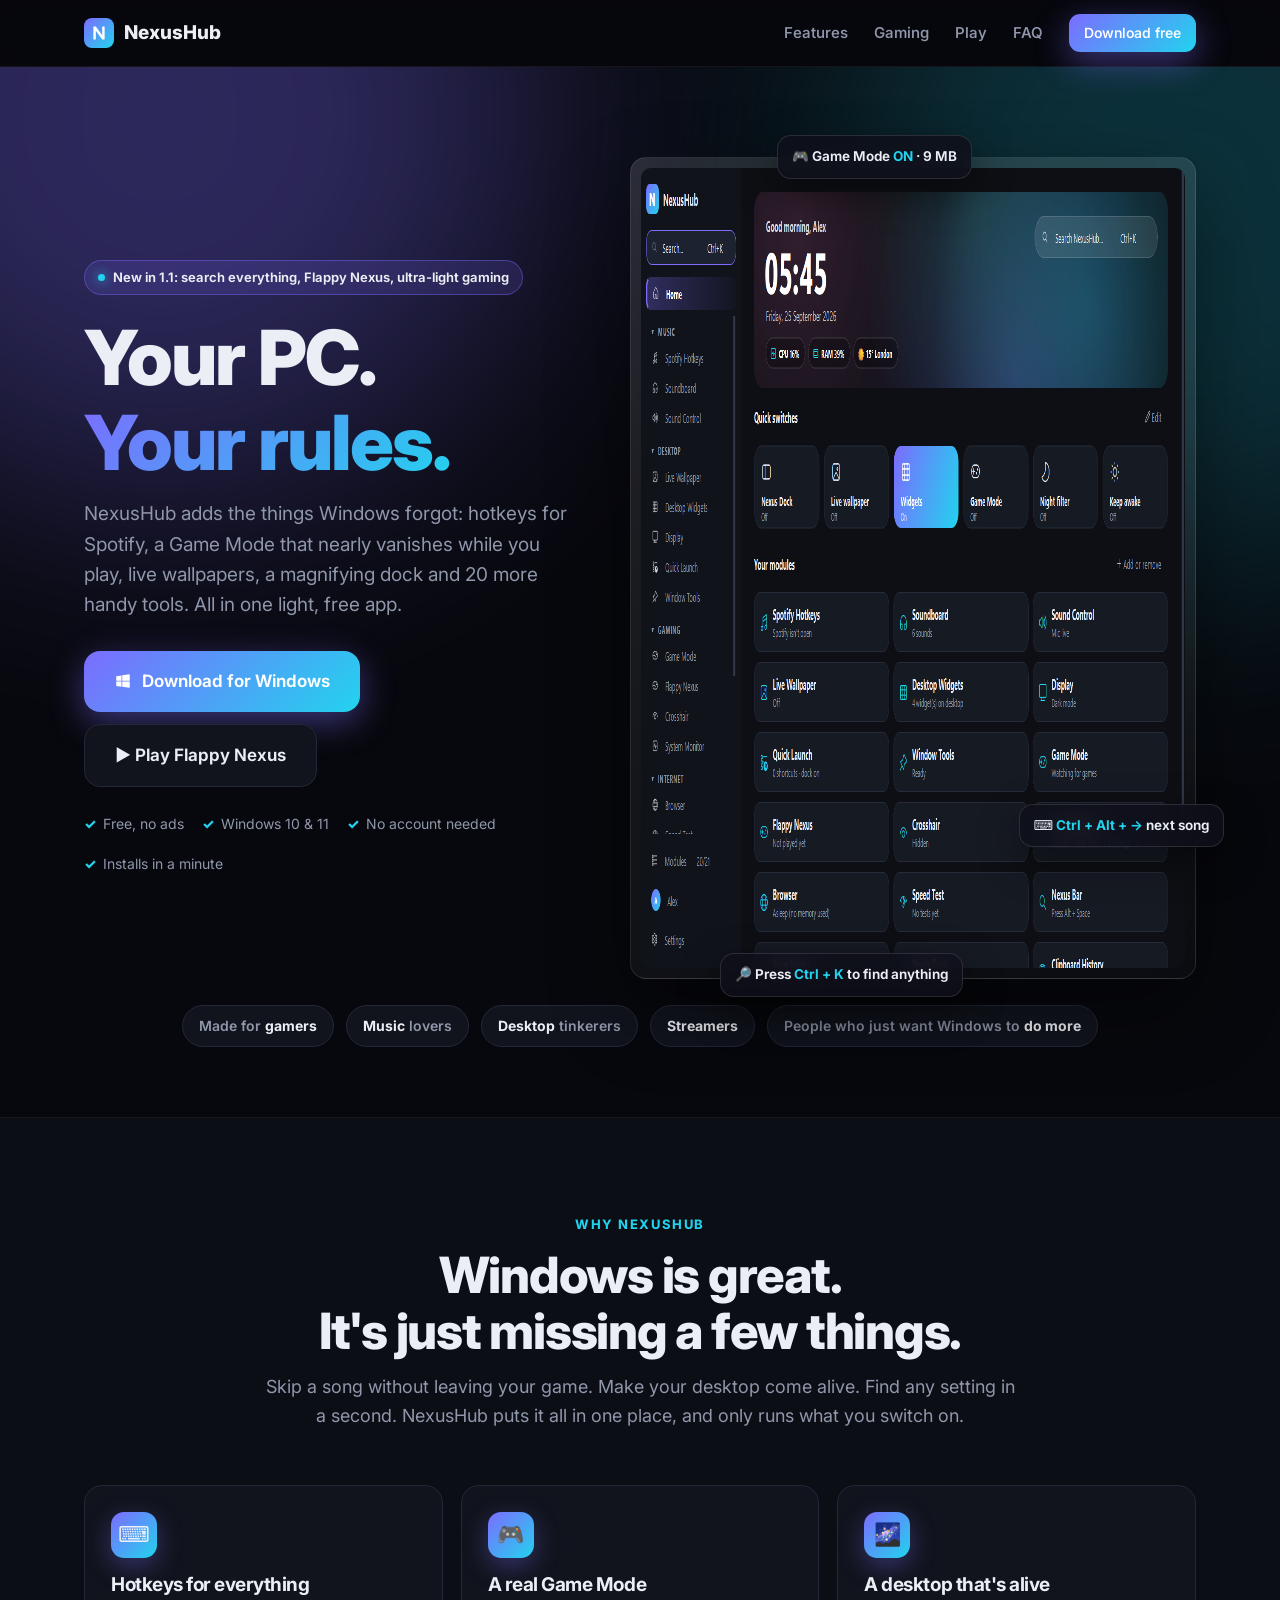
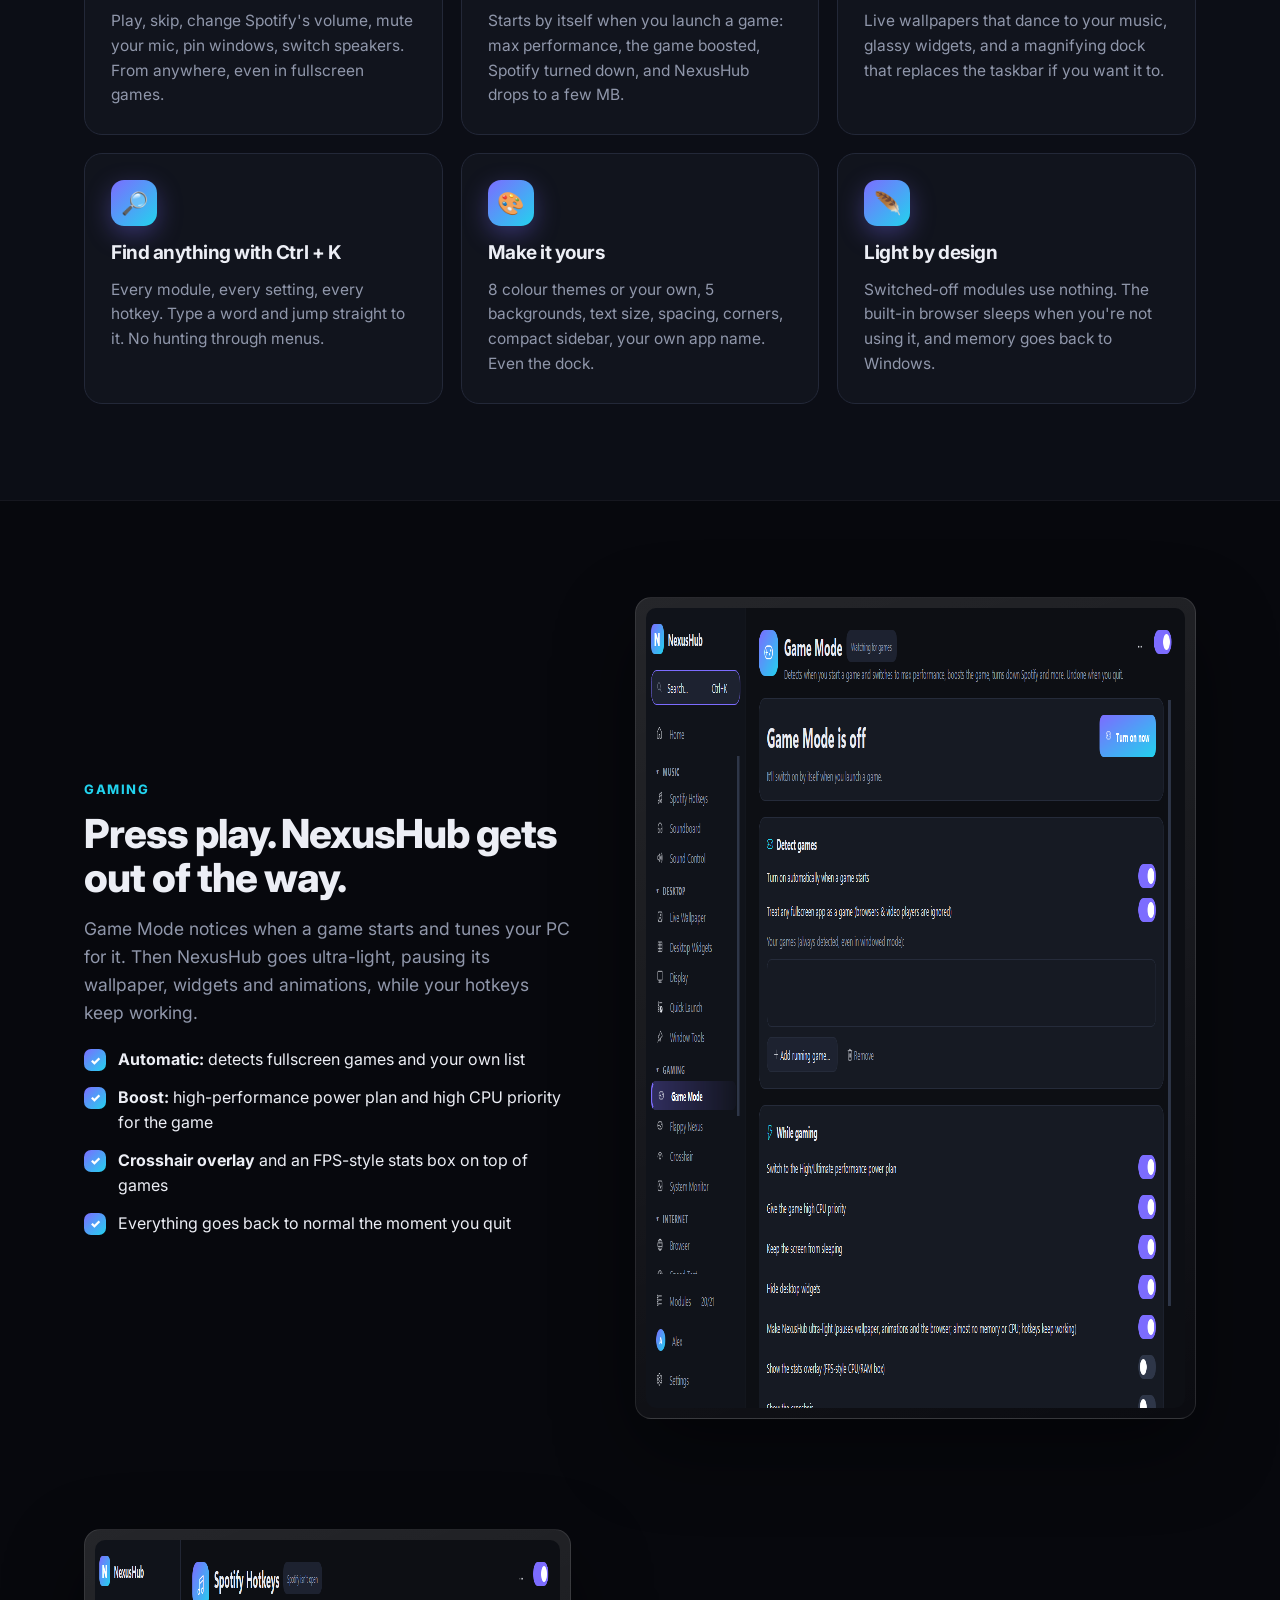
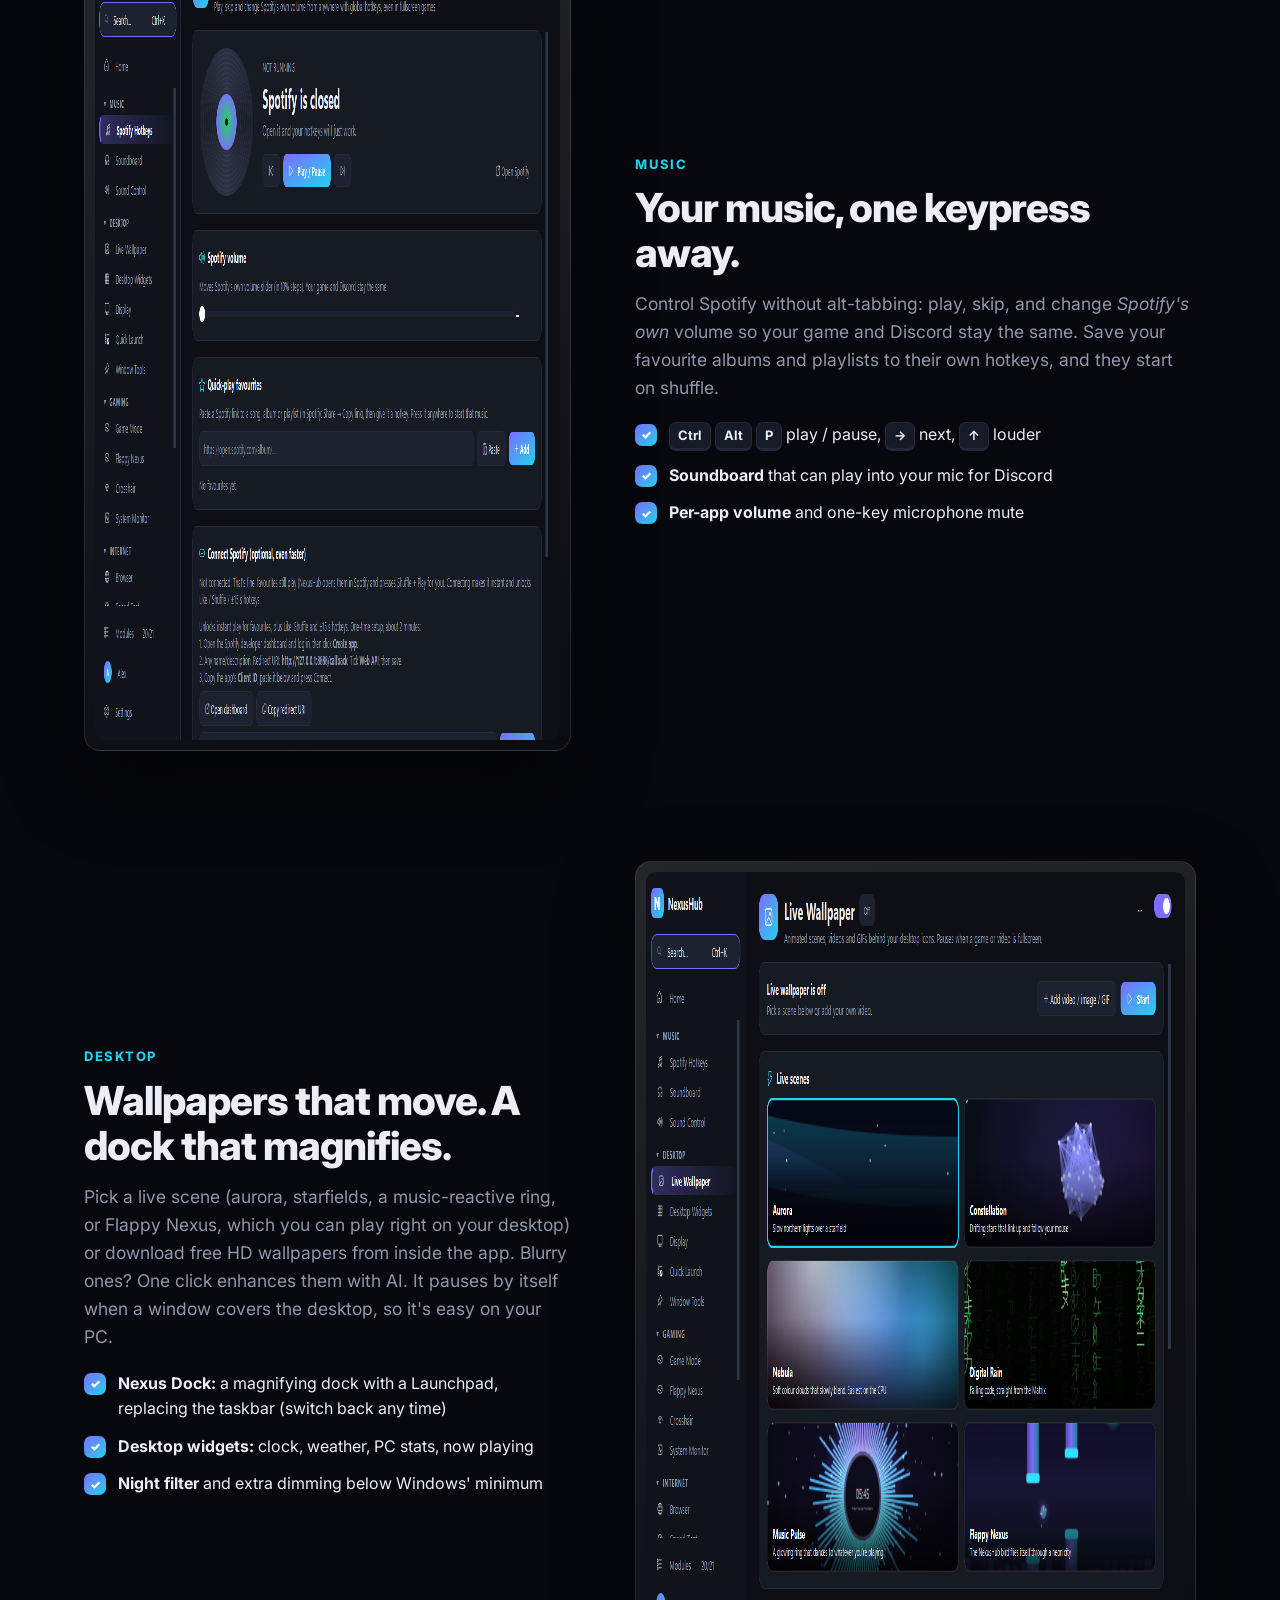
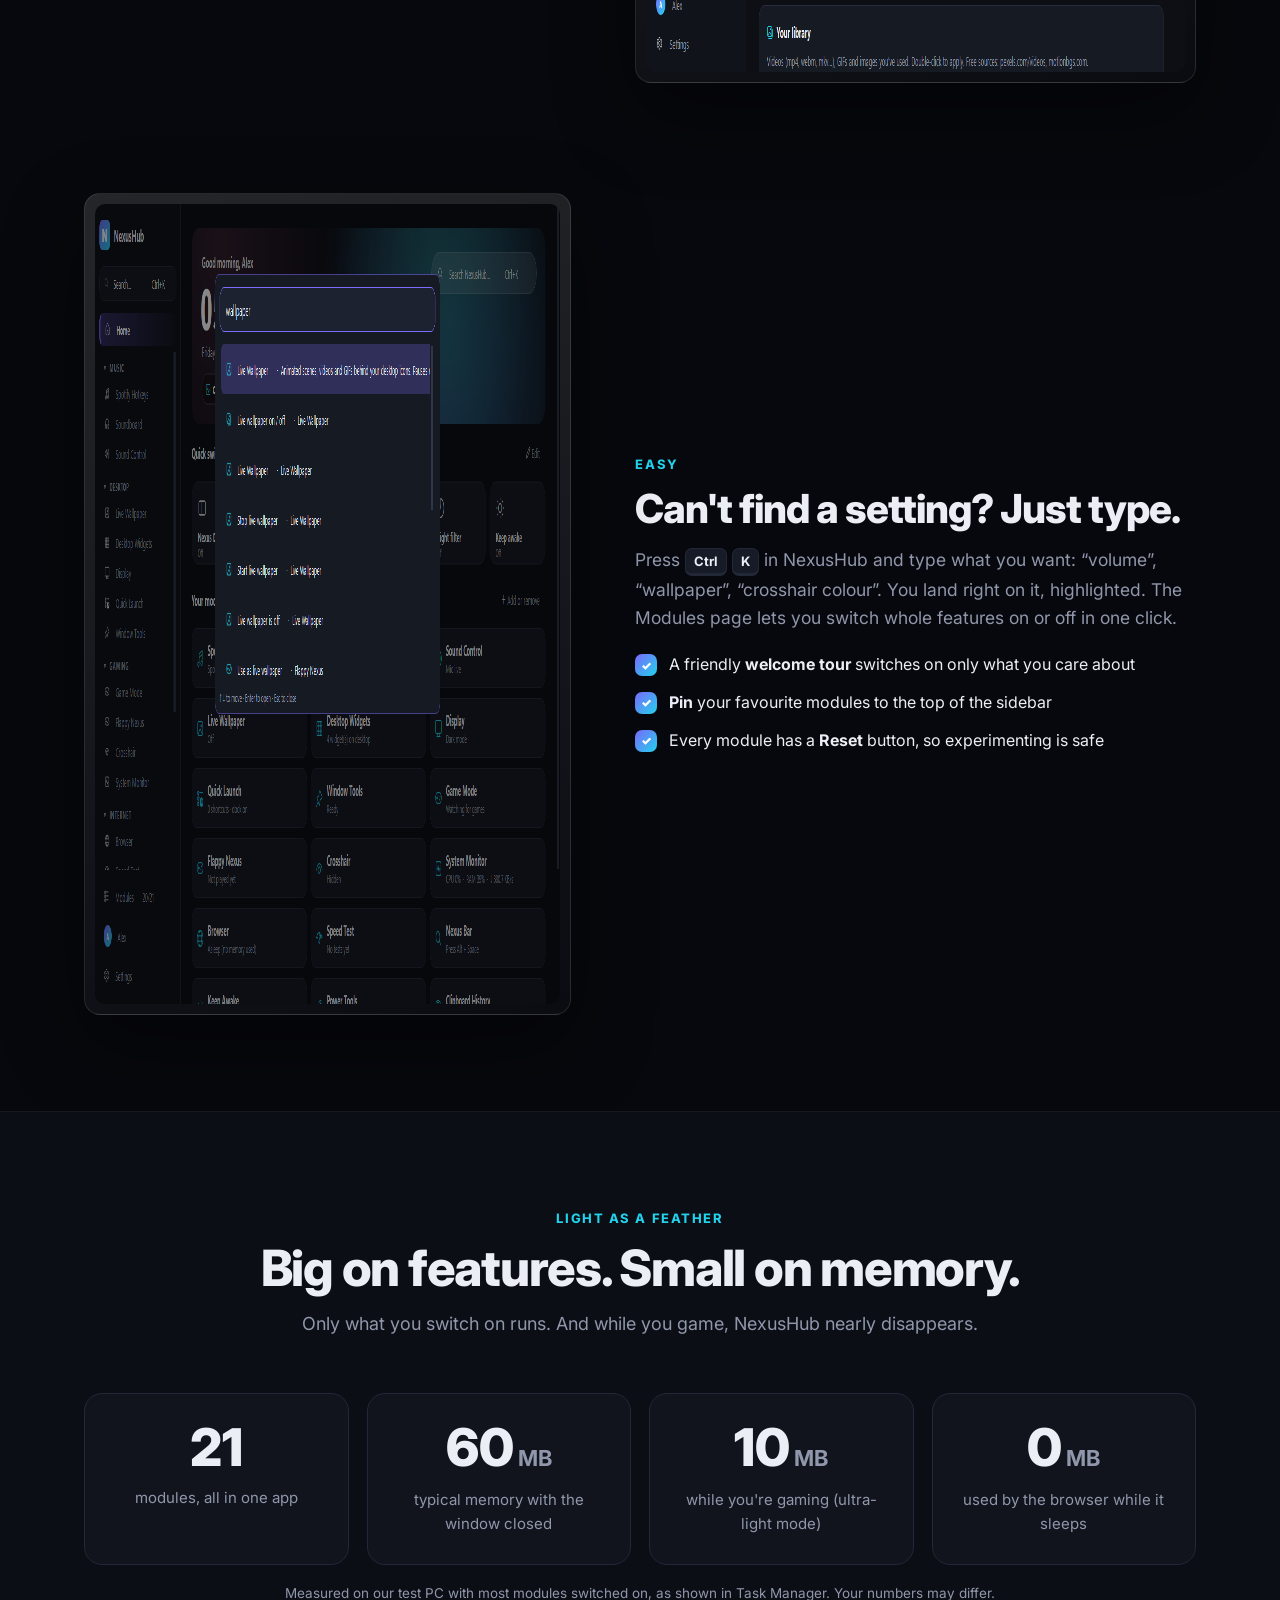
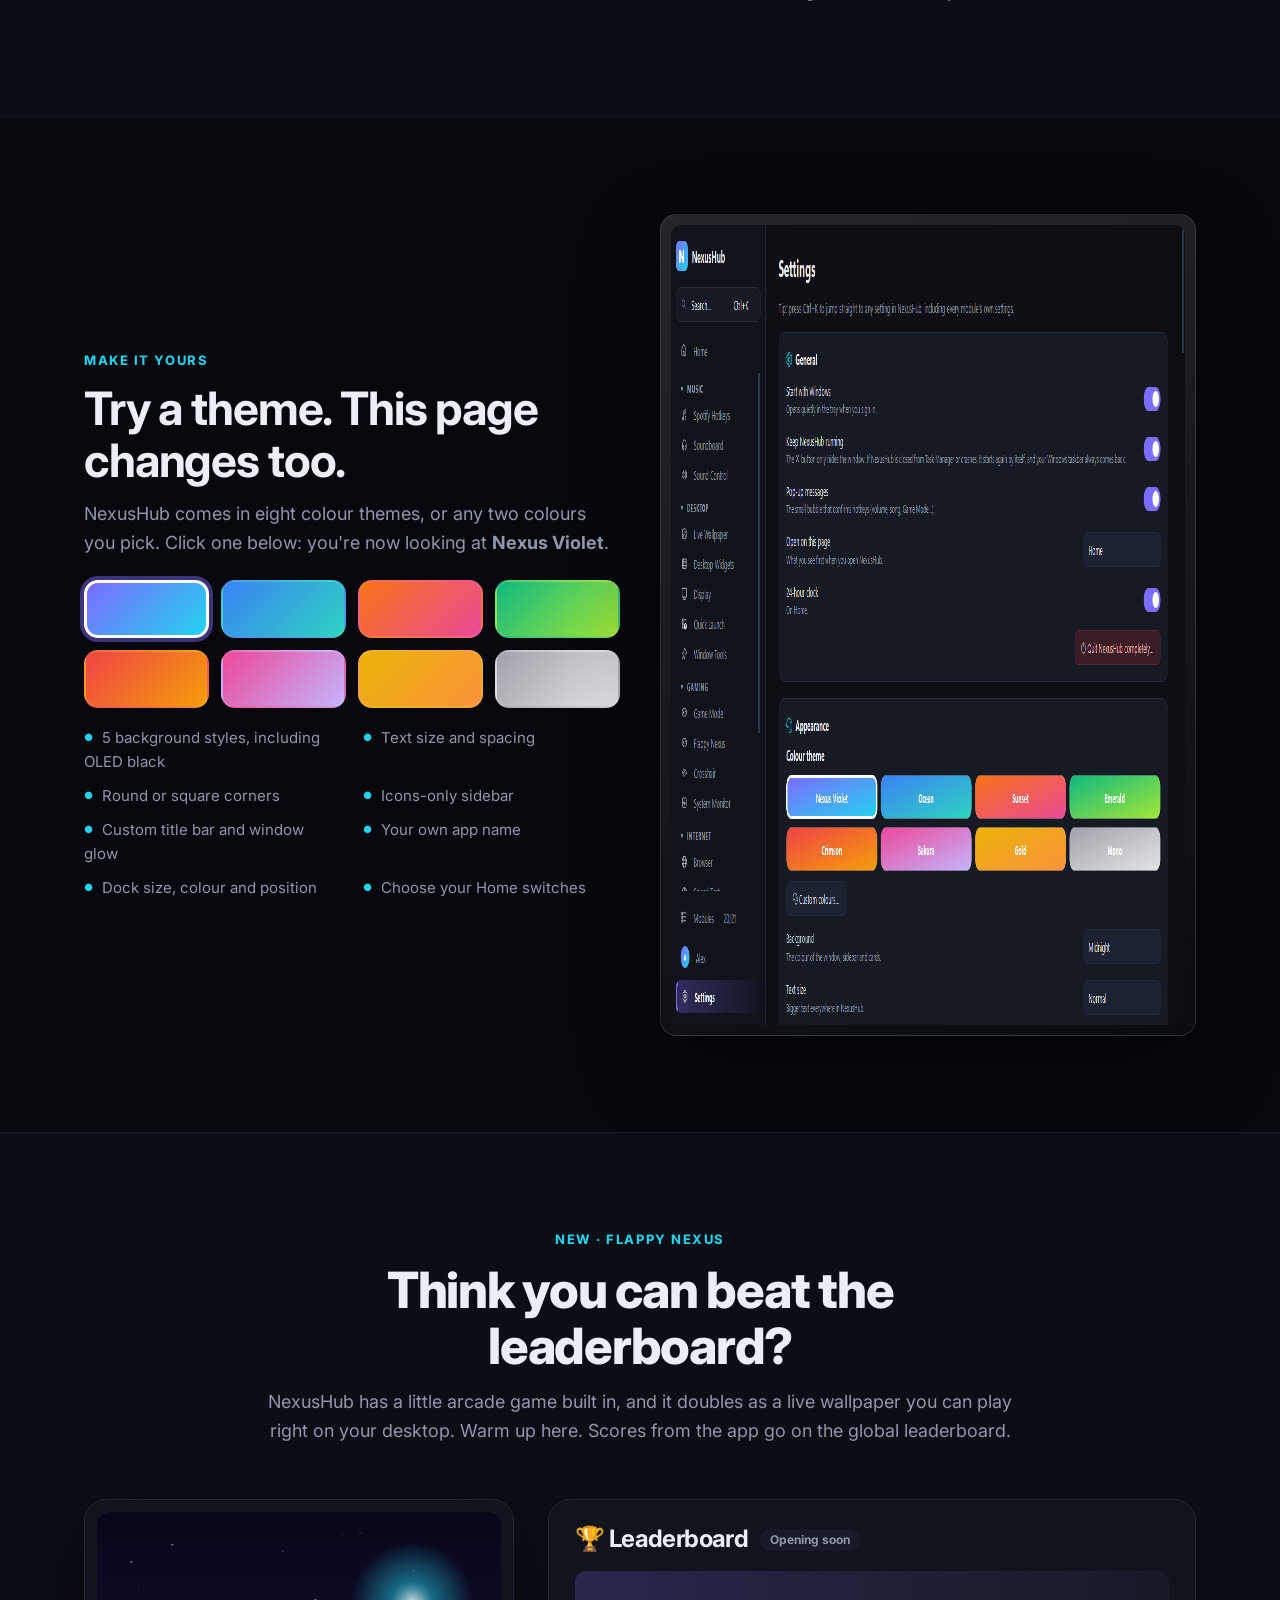
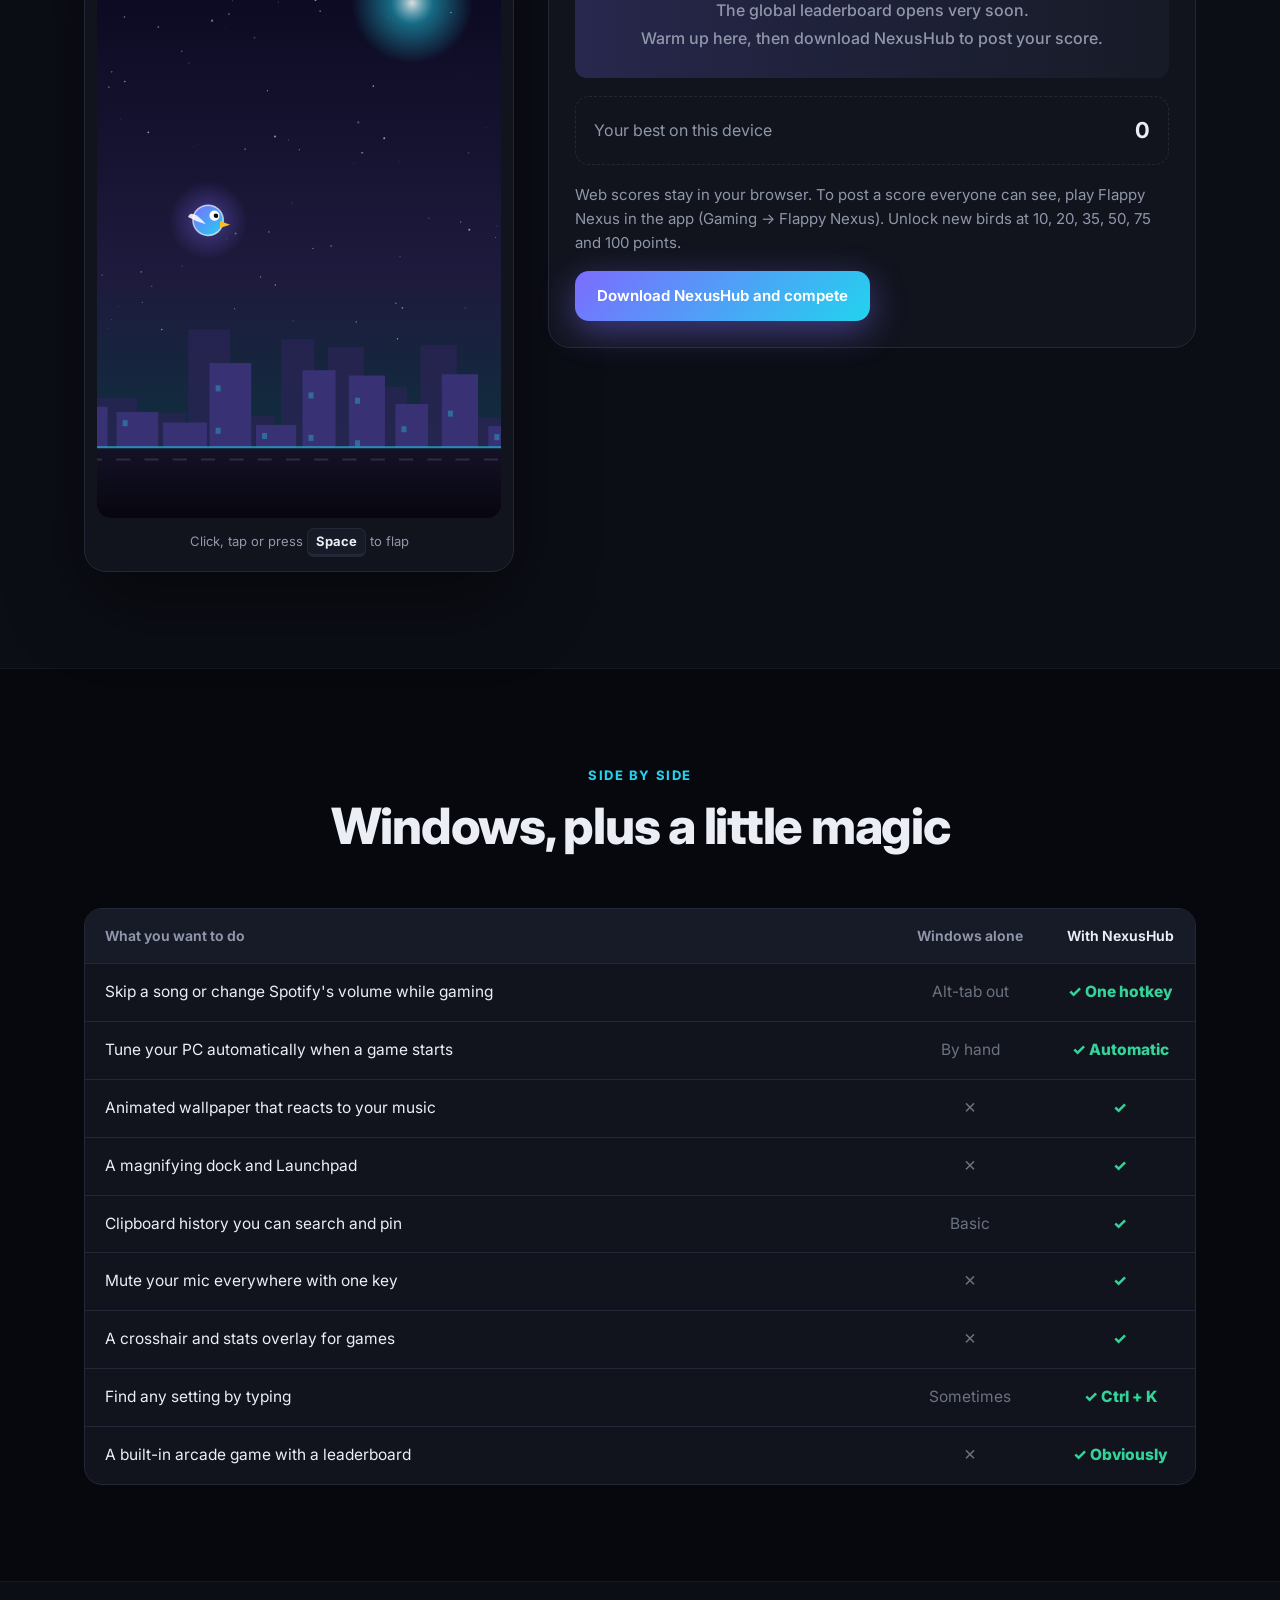
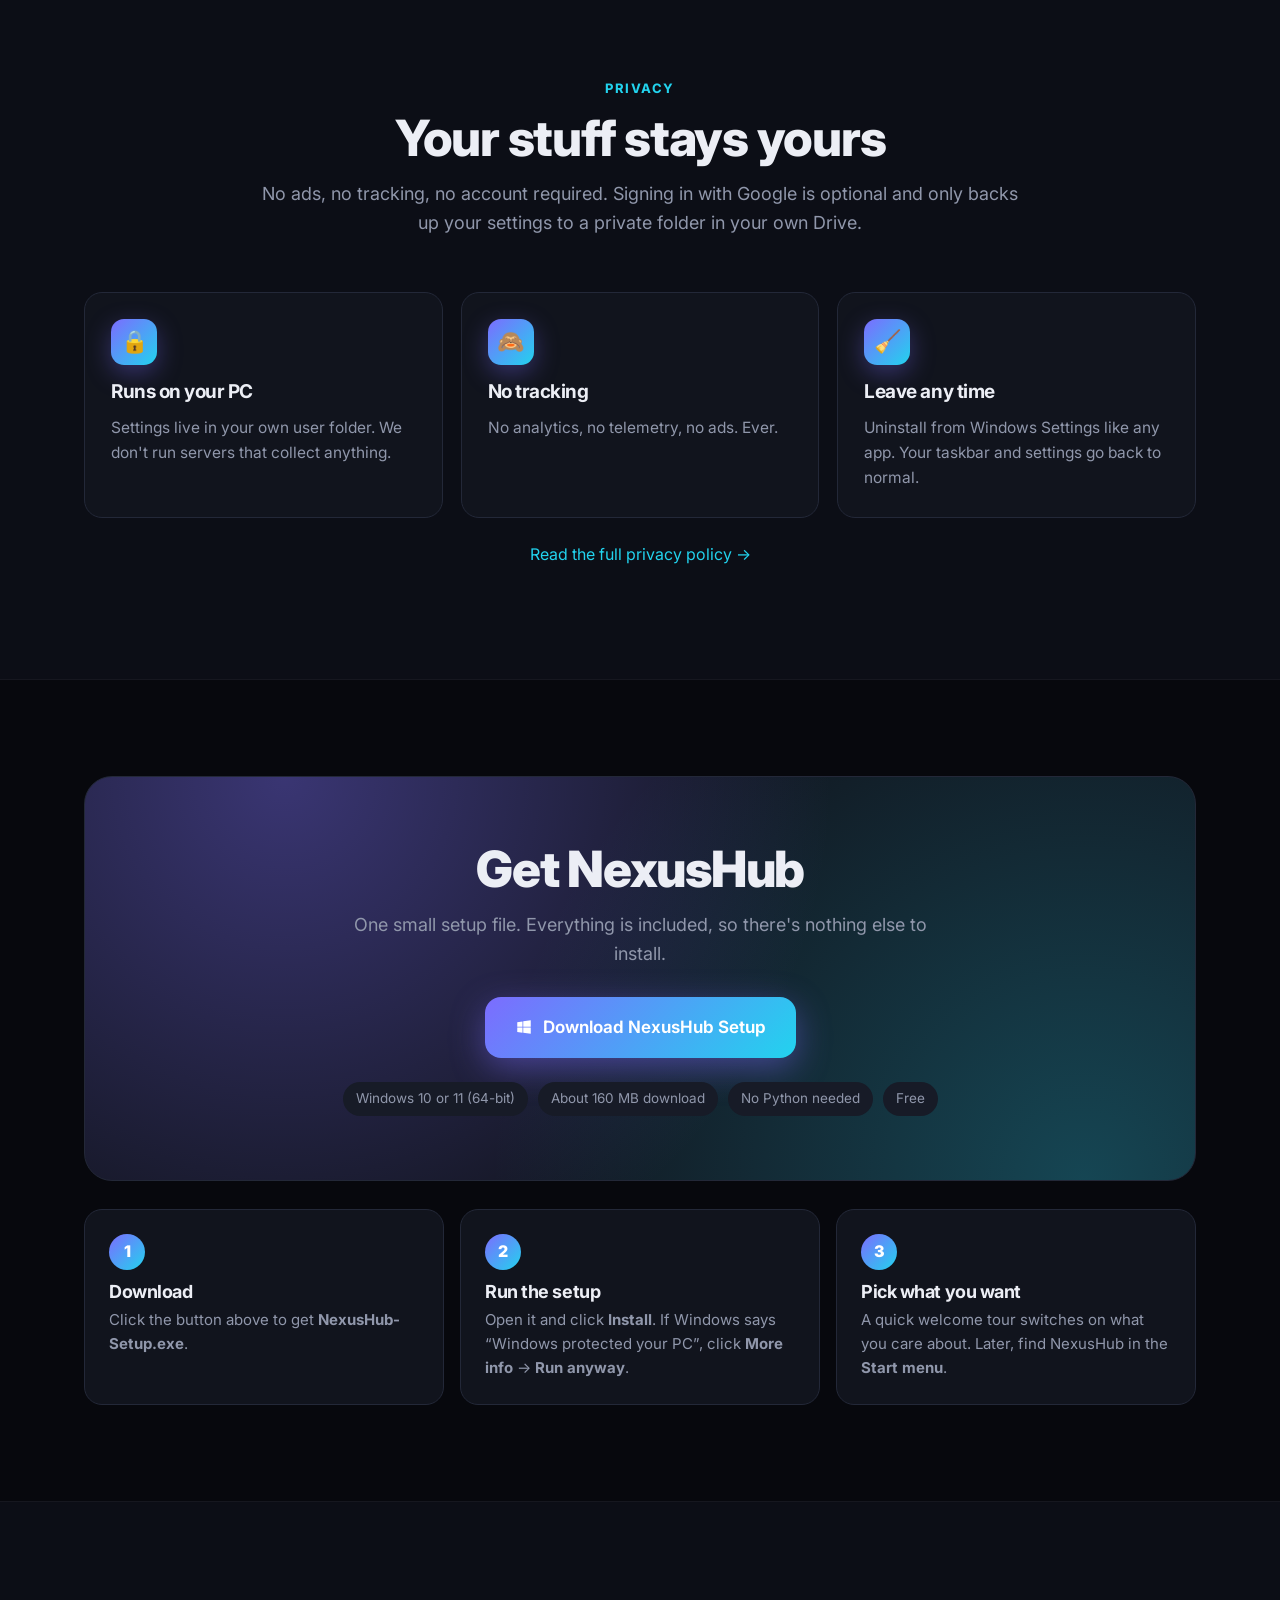
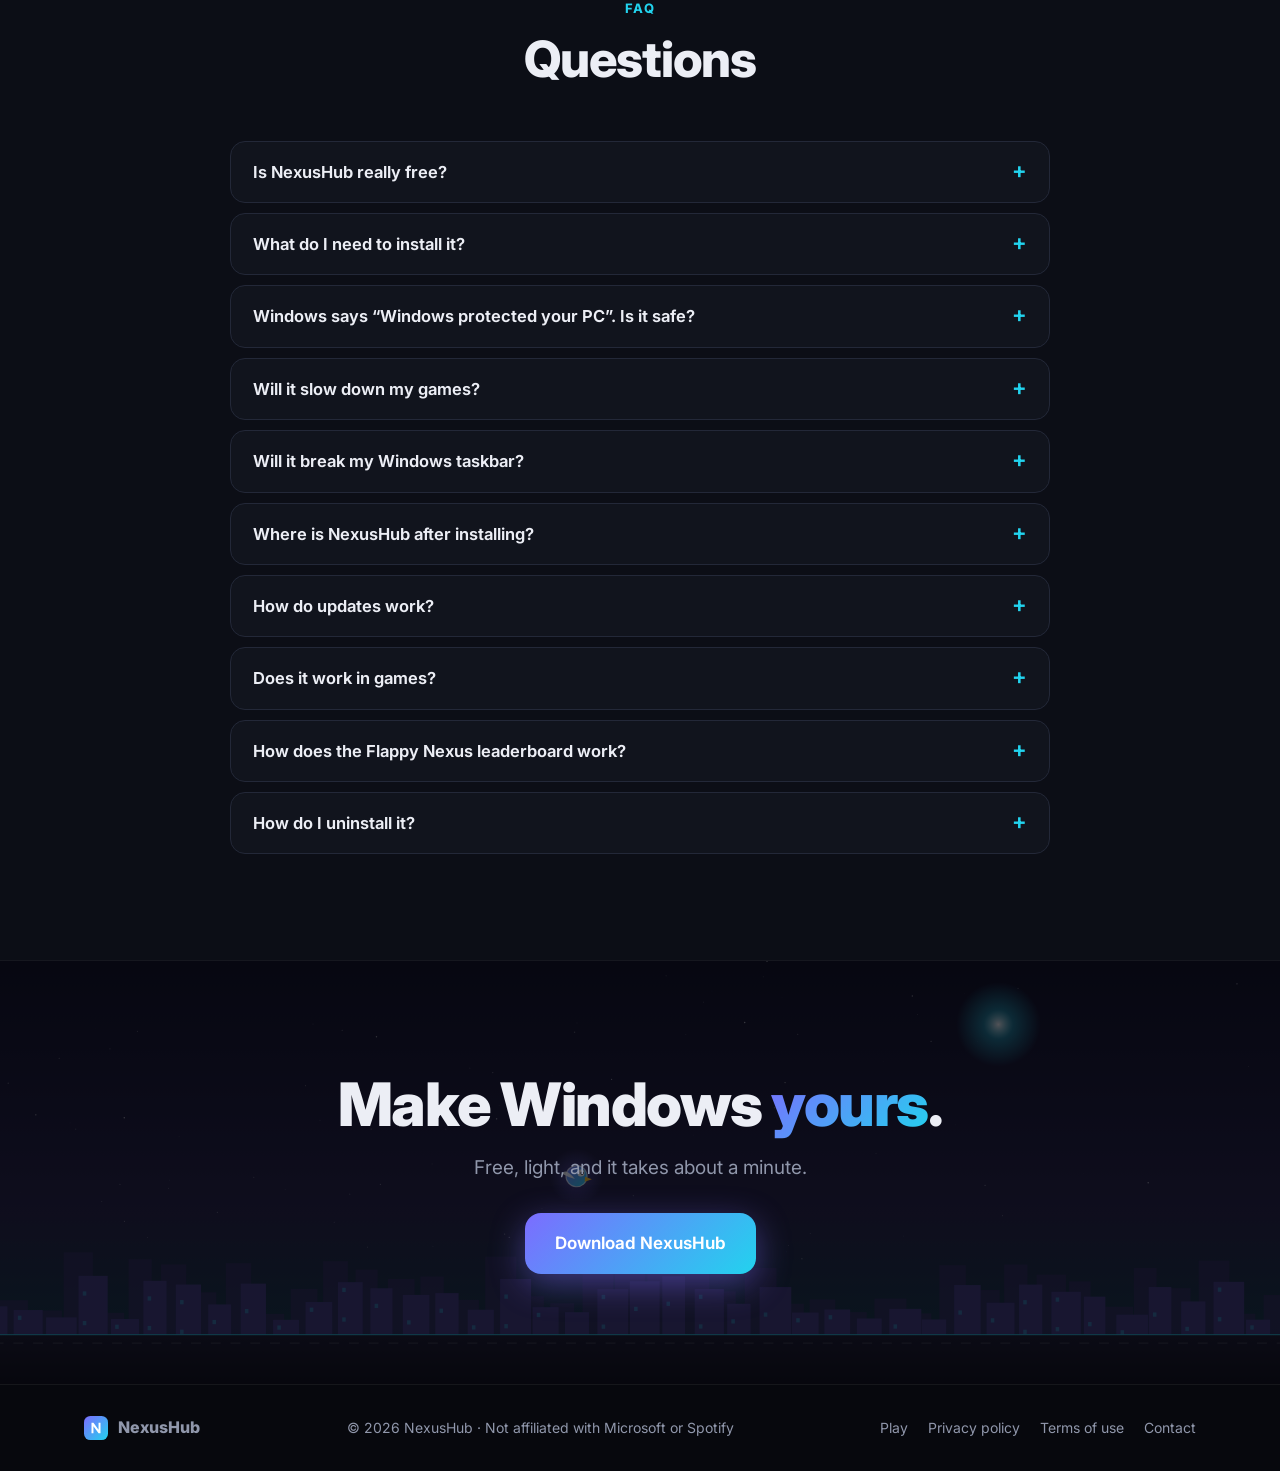
==== commit be9b16cd: "Add files via upload" ====
--- a/docs/index.html
+++ b/docs/index.html
@@ -4,188 +4,322 @@
   <meta charset="utf-8">
   <meta name="viewport" content="width=device-width, initial-scale=1">
   <title>NexusHub: your PC, your rules</title>
-  <meta name="description" content="NexusHub is a free Windows app that gives you a magnifying dock, Spotify hotkeys, live wallpapers, a soundboard, Game Mode, a built-in browser and more, all in one place.">
-  <meta name="theme-color" content="#0b0d13">
+  <meta name="description" content="Free Windows app that adds what Windows is missing: Spotify hotkeys, a Game Mode that nearly disappears while you play, live wallpapers, a magnifying dock, and 20 more tools. One download, no ads.">
+  <meta name="theme-color" content="#07080d">
   <meta property="og:title" content="NexusHub: your PC, your rules">
-  <meta property="og:description" content="One app to control your whole PC: dock, Spotify hotkeys, live wallpapers, soundboard, Game Mode and more.">
+  <meta property="og:description" content="Spotify hotkeys, a Game Mode that drops to about 10 MB, live wallpapers, a new dock and 20 more tools for Windows. Free.">
   <meta property="og:image" content="assets/home.png">
+  <meta property="og:type" content="website">
+  <meta name="twitter:card" content="summary_large_image">
   <link rel="icon" href="assets/logo.svg" type="image/svg+xml">
+  <link rel="preconnect" href="https://fonts.googleapis.com">
+  <link rel="preconnect" href="https://fonts.gstatic.com" crossorigin>
+  <link href="https://fonts.googleapis.com/css2?family=Inter:wght@400;500;600;700;800;900&display=swap" rel="stylesheet">
   <link rel="stylesheet" href="style.css">
 </head>
 <body>
 
 <header class="site">
   <div class="wrap">
-    <a class="brand" href="index.html"><img src="assets/logo.svg" alt="">NexusHub</a>
+    <a class="brand" href="#top"><img src="assets/logo.svg" alt="">NexusHub</a>
     <nav class="links">
-      <a class="hide-sm" href="#features">Features</a>
-      <a class="hide-sm" href="#privacy">Privacy</a>
-      <a class="hide-sm" href="#faq">FAQ</a>
-      <a class="btn primary small" href="#download">Download</a>
+      <a href="#features">Features</a>
+      <a href="#gaming">Gaming</a>
+      <a href="#play">Play</a>
+      <a href="#faq">FAQ</a>
+      <a class="btn primary small" href="#download">Download free</a>
     </nav>
+    <button id="menu-toggle" aria-label="Menu">☰</button>
   </div>
 </header>
 
-<main>
+<main id="top">
+
+  <!-- ============================== HERO ============================== -->
   <section class="hero">
-    <div class="wrap">
-      <span class="eyebrow">Free for Windows 10 &amp; 11</span>
-      <h1>Your PC, <span class="grad-text">your rules.</span></h1>
-      <p class="lead">NexusHub is one app that controls everything Windows won't let you: a magnifying dock,
-        Spotify on hotkeys, live wallpapers, a soundboard, Game Mode, a built-in browser, and more. Everything
-        runs quietly in the background.</p>
-      <div class="cta">
-        <a class="btn primary" href="#download">⬇ Download NexusHub</a>
-        <a class="btn" href="#features">See what it does</a>
-      </div>
-      <p class="note">No ads. No tracking. Your settings stay yours.</p>
-      <img class="hero-shot" src="assets/home.png" alt="The NexusHub home screen with a clock, quick switches and all modules" width="1180" height="760">
-      <img class="dock-strip" src="assets/dock.png" alt="The Nexus Dock: a magnifying app dock with the glowing NexusHub icon in the middle" loading="lazy">
-    </div>
-  </section>
-
-  <section id="features">
-    <div class="wrap">
-      <div class="section-head">
-        <h2>Everything your PC should have had</h2>
-        <p>Turn on only what you want. Every module works on its own, with its own hotkeys.</p>
-      </div>
-      <div class="grid">
-        <div class="card"><div class="ico">🧊</div><h3>Nexus Dock</h3><p>Replaces the taskbar with a magnifying dock, a live Island for music and controls, and a full-screen Launchpad.</p></div>
-        <div class="card"><div class="ico">🎵</div><h3>Spotify hotkeys</h3><p>Play, skip and change Spotify's own volume from anywhere, even in fullscreen games. Put favourite albums on a key.</p></div>
-        <div class="card"><div class="ico">🌌</div><h3>Live wallpapers</h3><p>Animated scenes, videos and GIFs behind your icons, including a ring that dances to your music.</p></div>
-        <div class="card"><div class="ico">🔊</div><h3>Sound control</h3><p>Volume for every app, one-key mic mute, and switching between speakers and headphones.</p></div>
-        <div class="card"><div class="ico">📣</div><h3>Soundboard</h3><p>Sound effects on hotkeys, and optionally into your mic so friends on Discord hear them too.</p></div>
-        <div class="card"><div class="ico">🎮</div><h3>Game Mode</h3><p>Spots your games, boosts them, turns Spotify down and hides distractions, then puts everything back.</p></div>
-        <div class="card"><div class="ico">🔍</div><h3>Nexus Bar</h3><p>Press Alt+Space and type: open apps, run any action, do quick maths or search the web.</p></div>
-        <div class="card"><div class="ico">🌐</div><h3>Built-in browser</h3><p>Tabs, Google and bookmarks without leaving NexusHub. You stay signed in to your sites.</p></div>
-        <div class="card"><div class="ico">👤</div><h3>Profiles &amp; sync</h3><p>Save setups like “Gaming” or “Work” and switch in one click. Sign in with Google to back them up.</p></div>
-      </div>
-    </div>
-  </section>
-
+    <div class="wrap grid">
+      <div>
+        <span class="eyebrow"><span class="dot"></span> New in 1.1: search everything, Flappy Nexus, ultra-light gaming</span>
+        <h1>Your PC.<br><span class="grad-text">Your rules.</span></h1>
+        <p class="lead">NexusHub adds the things Windows forgot: hotkeys for Spotify, a Game Mode that nearly vanishes
+          while you play, live wallpapers, a magnifying dock and 20 more handy tools. All in one light, free app.</p>
+        <div class="cta">
+          <a class="btn primary big" data-download href="#download">
+            <svg viewBox="0 0 24 24" fill="currentColor"><path d="M3 5.5 10 4.5v7H3zM11 4.4 21 3v8.5H11zM3 12.5h7v7l-7-1zM11 12.5h10V21l-10-1.4z"/></svg>
+            Download for Windows</a>
+          <a class="btn big" href="#play">▶ Play Flappy Nexus</a>
+        </div>
+        <div class="trust"><span>Free, no ads</span><span>Windows 10 &amp; 11</span><span>No account needed</span><span>Installs in a minute</span></div>
+      </div>
+      <div class="reveal" style="position:relative">
+        <div class="shot-frame"><img src="assets/home.png" alt="The NexusHub home screen" width="1280" height="800"></div>
+        <div class="float f1">🎮 Game Mode <b>ON</b> · 9 MB</div>
+        <div class="float f2">⌨️ <b>Ctrl + Alt + →</b> next song</div>
+        <div class="float f3">🔎 Press <b>Ctrl + K</b> to find anything</div>
+      </div>
+    </div>
+    <div class="wrap strip">
+      <span class="chip">Made for <b>gamers</b></span><span class="chip"><b>Music</b> lovers</span>
+      <span class="chip"><b>Desktop</b> tinkerers</span><span class="chip"><b>Streamers</b></span>
+      <span class="chip">People who just want Windows to <b>do more</b></span>
+    </div>
+  </section>
+
+  <!-- ============================== WHY ============================== -->
+  <section id="features" class="alt">
+    <div class="wrap">
+      <div class="section-head reveal">
+        <span class="tag">Why NexusHub</span>
+        <h2>Windows is great.<br>It's just missing a few things.</h2>
+        <p>Skip a song without leaving your game. Make your desktop come alive. Find any setting in a second.
+          NexusHub puts it all in one place, and only runs what you switch on.</p>
+      </div>
+      <div class="cards">
+        <div class="card reveal"><div class="ico">⌨️</div><h3>Hotkeys for everything</h3>
+          <p>Play, skip, change Spotify's volume, mute your mic, pin windows, switch speakers. From anywhere, even in fullscreen games.</p></div>
+        <div class="card reveal"><div class="ico">🎮</div><h3>A real Game Mode</h3>
+          <p>Starts by itself when you launch a game: max performance, the game boosted, Spotify turned down, and NexusHub drops to a few MB.</p></div>
+        <div class="card reveal"><div class="ico">🌌</div><h3>A desktop that's alive</h3>
+          <p>Live wallpapers that dance to your music, glassy widgets, and a magnifying dock that replaces the taskbar if you want it to.</p></div>
+        <div class="card reveal"><div class="ico">🔎</div><h3>Find anything with Ctrl + K</h3>
+          <p>Every module, every setting, every hotkey. Type a word and jump straight to it. No hunting through menus.</p></div>
+        <div class="card reveal"><div class="ico">🎨</div><h3>Make it yours</h3>
+          <p>8 colour themes or your own, 5 backgrounds, text size, spacing, corners, compact sidebar, your own app name. Even the dock.</p></div>
+        <div class="card reveal"><div class="ico">🪶</div><h3>Light by design</h3>
+          <p>Switched-off modules use nothing. The built-in browser sleeps when you're not using it, and memory goes back to Windows.</p></div>
+      </div>
+    </div>
+  </section>
+
+  <!-- ============================== STORIES ============================== -->
+  <section>
+    <div class="wrap">
+      <div class="story reveal" id="gaming">
+        <div class="story-text">
+          <span class="tag">Gaming</span>
+          <h3>Press play. NexusHub gets out of the way.</h3>
+          <p>Game Mode notices when a game starts and tunes your PC for it. Then NexusHub goes ultra-light, pausing its
+            wallpaper, widgets and animations, while your hotkeys keep working.</p>
+          <ul class="ticks">
+            <li><span><b>Automatic:</b> detects fullscreen games and your own list</span></li>
+            <li><span><b>Boost:</b> high-performance power plan and high CPU priority for the game</span></li>
+            <li><span><b>Crosshair overlay</b> and an FPS-style stats box on top of games</span></li>
+            <li><span>Everything goes back to normal the moment you quit</span></li>
+          </ul>
+        </div>
+        <div class="shot-frame"><img src="assets/gamemode.png" alt="Game Mode settings" loading="lazy" width="1280" height="800"></div>
+      </div>
+
+      <div class="story flip reveal">
+        <div class="story-text">
+          <span class="tag">Music</span>
+          <h3>Your music, one keypress away.</h3>
+          <p>Control Spotify without alt-tabbing: play, skip, and change <em>Spotify's own</em> volume so your game and
+            Discord stay the same. Save your favourite albums and playlists to their own hotkeys, and they start on shuffle.</p>
+          <ul class="ticks">
+            <li><span><span class="kbd">Ctrl</span> <span class="kbd">Alt</span> <span class="kbd">P</span> play / pause, <span class="kbd">→</span> next, <span class="kbd">↑</span> louder</span></li>
+            <li><span><b>Soundboard</b> that can play into your mic for Discord</span></li>
+            <li><span><b>Per-app volume</b> and one-key microphone mute</span></li>
+          </ul>
+        </div>
+        <div class="shot-frame"><img src="assets/spotify.png" alt="Spotify hotkeys" loading="lazy" width="1280" height="800"></div>
+      </div>
+
+      <div class="story reveal">
+        <div class="story-text">
+          <span class="tag">Desktop</span>
+          <h3>Wallpapers that move. A dock that magnifies.</h3>
+          <p>Pick a live scene (aurora, starfields, a music-reactive ring, or Flappy Nexus, which you can play right on your desktop) or download
+            free HD wallpapers from inside the app. Blurry ones? One click enhances them with AI. It pauses by itself when a window covers the desktop, so it's easy on your PC.</p>
+          <ul class="ticks">
+            <li><span><b>Nexus Dock:</b> a magnifying dock with a Launchpad, replacing the taskbar (switch back any time)</span></li>
+            <li><span><b>Desktop widgets:</b> clock, weather, PC stats, now playing</span></li>
+            <li><span><b>Night filter</b> and extra dimming below Windows' minimum</span></li>
+          </ul>
+        </div>
+        <div class="shot-frame"><img src="assets/wallpaper.png" alt="Live wallpaper scenes" loading="lazy" width="1280" height="800"></div>
+      </div>
+
+      <div class="story flip reveal">
+        <div class="story-text">
+          <span class="tag">Easy</span>
+          <h3>Can't find a setting? Just type.</h3>
+          <p>Press <span class="kbd">Ctrl</span> <span class="kbd">K</span> in NexusHub and type what you want:
+            “volume”, “wallpaper”, “crosshair colour”. You land right on it, highlighted. The Modules page lets you switch
+            whole features on or off in one click.</p>
+          <ul class="ticks">
+            <li><span>A friendly <b>welcome tour</b> switches on only what you care about</span></li>
+            <li><span><b>Pin</b> your favourite modules to the top of the sidebar</span></li>
+            <li><span>Every module has a <b>Reset</b> button, so experimenting is safe</span></li>
+          </ul>
+        </div>
+        <div class="shot-frame"><img src="assets/search.png" alt="Search in NexusHub" loading="lazy" width="1280" height="800"></div>
+      </div>
+    </div>
+  </section>
+
+  <!-- ============================== NUMBERS ============================== -->
   <section class="alt">
     <div class="wrap">
-      <div class="feature">
-        <div class="text">
-          <span class="tag">Nexus Dock</span>
-          <h3>A taskbar you'll actually enjoy</h3>
-          <p>Your apps float in a glass dock that magnifies as you hover. The Island next to it shows your song,
-            the time and quick controls. The orb opens a Launchpad with every app you own.</p>
-          <ul>
-            <li>Drag to reorder, drop files to pin</li>
-            <li>Sizes, colours, spacing and position are all yours to change</li>
-            <li>Hides itself for fullscreen games</li>
-            <li>The Windows taskbar always comes back if you switch it off</li>
-          </ul>
-        </div>
-        <img class="shot" src="assets/launchpad.png" alt="The Launchpad: a full-screen grid of apps with search" loading="lazy">
-      </div>
-
-      <div class="feature flip">
-        <div class="text">
-          <span class="tag">Music</span>
-          <h3>Spotify at your fingertips</h3>
-          <p>Global hotkeys control Spotify even while you're gaming. Favourite albums and playlists get their own
-            keys and start on shuffle without Spotify popping up on your screen.</p>
-          <ul>
-            <li>Changes Spotify's own volume, not the mixer</li>
-            <li>Like, shuffle and skip from anywhere</li>
-            <li>A song popup when the track changes</li>
-          </ul>
-        </div>
-        <img class="shot" src="assets/spotify.png" alt="The Spotify page in NexusHub with now playing, volume and favourites" loading="lazy">
-      </div>
-
-      <div class="feature">
-        <div class="text">
-          <span class="tag">Control Center</span>
-          <h3>Wi-Fi, sound and switches in one place</h3>
-          <p>Join Wi-Fi networks, set every app's volume on its own, pick your speakers or headphones, and flip Night
-            filter, Keep awake or Game Mode with a tap.</p>
-          <ul>
-            <li>Per-app sound mixer with real app icons</li>
-            <li>Fresh Wi-Fi scans, passwords for new networks</li>
-            <li>Opens in about 50 milliseconds</li>
-          </ul>
-        </div>
-        <div class="shots-pair">
-          <img class="shot" src="assets/control.png" alt="System tab of the Control Center with quick toggles" loading="lazy">
-          <img class="shot" src="assets/mixer.png" alt="Sound mixer tab of the Control Center" loading="lazy">
-        </div>
-      </div>
-
-      <div class="feature flip">
-        <div class="text">
-          <span class="tag">Live wallpaper</span>
-          <h3>A desktop that moves with your music</h3>
-          <p>Pick an animated scene or use your own video or GIF. Music Pulse reacts to whatever is playing, and
-            every wallpaper pauses automatically while you game.</p>
-        </div>
-        <img class="shot" src="assets/music-pulse.png" alt="The Music Pulse live wallpaper: a glowing ring of bars around a clock" loading="lazy">
-      </div>
-    </div>
-  </section>
-
-  <section id="privacy">
-    <div class="wrap">
-      <div class="section-head">
-        <h2>Private by design</h2>
-        <p>NexusHub runs on your PC. We don't run servers that collect your data. There's nowhere for it to go.</p>
-      </div>
-      <div class="promise">
-        <div class="card"><div class="ico">🔒</div><h3>No tracking</h3><p>No analytics, no ads, no usage data. NexusHub never phones home.</p></div>
-        <div class="card"><div class="ico">☁️</div><h3>Your Drive, not ours</h3><p>If you sign in with Google, your profiles are saved in a hidden folder in <em>your own</em> Google Drive.</p></div>
-        <div class="card"><div class="ico">🗝️</div><h3>Logins stay local</h3><p>Sign-in tokens are encrypted by Windows. Clipboard history and your Spotify login never leave your PC.</p></div>
-        <div class="card"><div class="ico">🧹</div><h3>Delete anytime</h3><p>Sign out and remove NexusHub's access from your Google account in one click.</p></div>
-      </div>
-      <p style="text-align:center;margin-top:22px"><a href="privacy.html">Read the full privacy policy →</a></p>
-    </div>
-  </section>
-
+      <div class="section-head reveal">
+        <span class="tag">Light as a feather</span>
+        <h2>Big on features. Small on memory.</h2>
+        <p>Only what you switch on runs. And while you game, NexusHub nearly disappears.</p>
+      </div>
+      <div class="stats">
+        <div class="stat reveal"><span class="num" data-count="21">0</span><p>modules, all in one app</p></div>
+        <div class="stat reveal"><span class="num" data-count="60">0</span><span class="unit">MB</span><p>typical memory with the window closed</p></div>
+        <div class="stat reveal"><span class="num" data-count="10">0</span><span class="unit">MB</span><p>while you're gaming (ultra-light mode)</p></div>
+        <div class="stat reveal"><span class="num" data-count="0">0</span><span class="unit">MB</span><p>used by the browser while it sleeps</p></div>
+      </div>
+      <p class="foot-note">Measured on our test PC with most modules switched on, as shown in Task Manager. Your numbers may differ.</p>
+    </div>
+  </section>
+
+  <!-- ============================== THEMES ============================== -->
+  <section>
+    <div class="wrap theme-box">
+      <div class="reveal">
+        <span class="tag">Make it yours</span>
+        <h2 style="font-size:clamp(30px,4vw,46px)">Try a theme. This page changes too.</h2>
+        <p class="muted" style="font-size:18px">NexusHub comes in eight colour themes, or any two colours you pick. Click one below:
+          you're now looking at <b id="theme-name">Nexus Violet</b>.</p>
+        <div id="swatches"></div>
+        <div class="custom-list">
+          <div>5 background styles, including OLED black</div><div>Text size and spacing</div>
+          <div>Round or square corners</div><div>Icons-only sidebar</div>
+          <div>Custom title bar and window glow</div><div>Your own app name</div>
+          <div>Dock size, colour and position</div><div>Choose your Home switches</div>
+        </div>
+      </div>
+      <div class="shot-frame reveal"><img src="assets/settings.png" alt="Appearance settings" loading="lazy" width="1280" height="800"></div>
+    </div>
+  </section>
+
+  <!-- ============================== PLAY ============================== -->
+  <section id="play" class="alt">
+    <div class="wrap">
+      <div class="section-head reveal">
+        <span class="tag">New · Flappy Nexus</span>
+        <h2>Think you can beat the leaderboard?</h2>
+        <p>NexusHub has a little arcade game built in, and it doubles as a live wallpaper you can play right on your desktop. Warm up here.
+          Scores from the app go on the global leaderboard.</p>
+      </div>
+      <div class="game-grid">
+        <div class="game-card reveal">
+          <canvas id="flappy" tabindex="0" aria-label="Flappy Nexus game. Click, tap or press Space to flap."></canvas>
+          <p class="hint">Click, tap or press <span class="kbd">Space</span> to flap</p>
+        </div>
+        <div class="board-card reveal">
+          <h3>🏆 Leaderboard <span id="board-state" class="pill">Loading</span></h3>
+          <ol id="board"></ol>
+          <div class="your-best"><span>Your best on this device</span><b id="web-best">0</b></div>
+          <p class="muted" style="font-size:15px">Web scores stay in your browser. To post a score everyone can see,
+            play Flappy Nexus in the app (Gaming → Flappy Nexus). Unlock new birds at 10, 20, 35, 50, 75 and 100 points.</p>
+          <a class="btn primary" data-download href="#download">Download NexusHub and compete</a>
+        </div>
+      </div>
+    </div>
+  </section>
+
+  <!-- ============================== COMPARE ============================== -->
+  <section>
+    <div class="wrap">
+      <div class="section-head reveal">
+        <span class="tag">Side by side</span>
+        <h2>Windows, plus a little magic</h2>
+      </div>
+      <div class="table-scroll reveal">
+        <table class="compare">
+          <tr><th>What you want to do</th><th>Windows alone</th><th>With NexusHub</th></tr>
+          <tr><td>Skip a song or change Spotify's volume while gaming</td><td class="no">Alt-tab out</td><td class="yes">✓ One hotkey</td></tr>
+          <tr><td>Tune your PC automatically when a game starts</td><td class="no">By hand</td><td class="yes">✓ Automatic</td></tr>
+          <tr><td>Animated wallpaper that reacts to your music</td><td class="no">✕</td><td class="yes">✓</td></tr>
+          <tr><td>A magnifying dock and Launchpad</td><td class="no">✕</td><td class="yes">✓</td></tr>
+          <tr><td>Clipboard history you can search and pin</td><td class="no">Basic</td><td class="yes">✓</td></tr>
+          <tr><td>Mute your mic everywhere with one key</td><td class="no">✕</td><td class="yes">✓</td></tr>
+          <tr><td>A crosshair and stats overlay for games</td><td class="no">✕</td><td class="yes">✓</td></tr>
+          <tr><td>Find any setting by typing</td><td class="no">Sometimes</td><td class="yes">✓ Ctrl + K</td></tr>
+          <tr><td>A built-in arcade game with a leaderboard</td><td class="no">✕</td><td class="yes">✓ Obviously</td></tr>
+        </table>
+      </div>
+    </div>
+  </section>
+
+  <!-- ============================== PRIVACY ============================== -->
+  <section class="alt">
+    <div class="wrap">
+      <div class="section-head reveal">
+        <span class="tag">Privacy</span>
+        <h2>Your stuff stays yours</h2>
+        <p>No ads, no tracking, no account required. Signing in with Google is optional and only backs up your settings
+          to a private folder in your own Drive.</p>
+      </div>
+      <div class="cards">
+        <div class="card reveal"><div class="ico">🔒</div><h3>Runs on your PC</h3><p>Settings live in your own user folder. We don't run servers that collect anything.</p></div>
+        <div class="card reveal"><div class="ico">🙈</div><h3>No tracking</h3><p>No analytics, no telemetry, no ads. Ever.</p></div>
+        <div class="card reveal"><div class="ico">🧹</div><h3>Leave any time</h3><p>Uninstall from Windows Settings like any app. Your taskbar and settings go back to normal.</p></div>
+      </div>
+      <p class="center" style="margin-top:24px"><a href="privacy.html">Read the full privacy policy →</a></p>
+    </div>
+  </section>
+
+  <!-- ============================== DOWNLOAD ============================== -->
   <section id="download">
     <div class="wrap">
-      <div class="download">
+      <div class="download reveal">
         <h2>Get NexusHub</h2>
-        <p>One setup file. Everything is included, so you don't need to install anything else.</p>
-        <div class="cta">
-          <a class="btn primary big" id="setup-link" href="https://github.com/OWNER/REPO/releases/latest/download/NexusHub-Setup.exe">⬇ Download NexusHub Setup</a>
-        </div>
-        <div class="req">
-          <span>Windows 10 or 11</span><span>160 MB download</span><span>No Python needed</span><span>Free</span>
-        </div>
+        <p>One small setup file. Everything is included, so there's nothing else to install.</p>
+        <a class="btn primary big" data-download href="#">
+          <svg viewBox="0 0 24 24" fill="currentColor"><path d="M3 5.5 10 4.5v7H3zM11 4.4 21 3v8.5H11zM3 12.5h7v7l-7-1zM11 12.5h10V21l-10-1.4z"/></svg>
+          Download NexusHub Setup</a>
+        <p id="thanks">Thanks for downloading! Open <b>NexusHub-Setup.exe</b> when it finishes. 👇</p>
+        <div class="req"><span>Windows 10 or 11 (64-bit)</span><span>About 160 MB download</span><span>No Python needed</span><span>Free</span></div>
       </div>
       <ol class="steps">
-        <li><div class="num">1</div><h3>Download</h3><p>Click the button above to get <strong>NexusHub-Setup.exe</strong>.</p></li>
-        <li><div class="num">2</div><h3>Run the setup</h3><p>Open the file and click <strong>Install</strong>. If Windows shows “Windows protected your PC”, click <strong>More info</strong>, then <strong>Run anyway</strong>.</p></li>
-        <li><div class="num">3</div><h3>You're done</h3><p>NexusHub opens by itself. Later, find it in the <strong>Start menu</strong> or on your desktop. Press <strong>Alt + Space</strong> anytime.</p></li>
+        <li class="reveal"><div class="num">1</div><h3>Download</h3><p>Click the button above to get <b>NexusHub-Setup.exe</b>.</p></li>
+        <li class="reveal"><div class="num">2</div><h3>Run the setup</h3><p>Open it and click <b>Install</b>. If Windows says “Windows protected your PC”, click <b>More info</b> → <b>Run anyway</b>.</p></li>
+        <li class="reveal"><div class="num">3</div><h3>Pick what you want</h3><p>A quick welcome tour switches on what you care about. Later, find NexusHub in the <b>Start menu</b>.</p></li>
       </ol>
     </div>
   </section>
 
+  <!-- ============================== FAQ ============================== -->
   <section id="faq" class="alt">
     <div class="wrap">
-      <div class="section-head"><h2>Questions</h2></div>
+      <div class="section-head reveal"><span class="tag">FAQ</span><h2>Questions</h2></div>
       <div class="faq">
-        <details><summary>Is NexusHub free?</summary><p>Yes. NexusHub is free, with no ads and no in-app purchases.</p></details>
+        <details><summary>Is NexusHub really free?</summary><p>Yes. No ads, no in-app purchases, no “pro” version.</p></details>
         <details><summary>What do I need to install it?</summary><p>Just Windows 10 or 11. The setup includes everything NexusHub needs, so you don't need Python or anything else.</p></details>
-        <details><summary>Windows says “Windows protected your PC”. Is it safe?</summary><p>Yes. Windows shows this for new apps that aren't widely downloaded yet. Click <strong>More info</strong>, then <strong>Run anyway</strong>. Your antivirus may also scan the file first, which can take a few seconds.</p></details>
-        <details><summary>Where is NexusHub after installing?</summary><p>Open the Start menu and type <strong>NexusHub</strong>, or use the desktop shortcut. When NexusHub is running, its icon is in the system tray (the ^ arrow near the clock). Press <strong>Alt + Space</strong> to open the Nexus Bar from anywhere.</p></details>
-        <details><summary>Will it break my Windows taskbar?</summary><p>No. The Nexus Dock only hides the Windows taskbar. Switching the dock off, quitting NexusHub, or even a crash brings the normal taskbar straight back.</p></details>
-        <details><summary>Why does NexusHub ask for Google Drive access?</summary><p>Only if you choose to sign in. NexusHub uses Drive's private app-data folder to back up your profiles so you can use them on another PC. It can't see any of your other Drive files.</p></details>
-        <details><summary>Does it work in games?</summary><p>Yes. Hotkeys work in fullscreen games. The crosshair and stats overlay work in borderless or windowed mode. Game Mode switches on by itself when you start a game.</p></details>
-        <details><summary>Is it safe to use the crosshair in online games?</summary><p>The crosshair only draws on your screen and never touches the game, but some competitive games have strict rules. Check your game's rules before using it in ranked matches.</p></details>
-        <details><summary>How do I uninstall it?</summary><p>Like any other app: Windows <strong>Settings → Apps → Installed apps → NexusHub → Uninstall</strong>. Your normal Windows taskbar comes back, and you can choose to delete your settings too.</p></details>
-      </div>
+        <details><summary>Windows says “Windows protected your PC”. Is it safe?</summary><p>Windows shows this for new apps that aren't downloaded by many people yet. Click <b>More info</b>, then <b>Run anyway</b>. Your antivirus may scan the file first, which can take a few seconds.</p></details>
+        <details><summary>Will it slow down my games?</summary><p>The opposite. Game Mode boosts your game, and NexusHub itself goes ultra-light while you play: it pauses its wallpaper, widgets and animations and gives its memory back to Windows (usually around 10 MB). Your hotkeys keep working.</p></details>
+        <details><summary>Will it break my Windows taskbar?</summary><p>No. The Nexus Dock only hides the Windows taskbar. Switching the dock off, quitting NexusHub, uninstalling, or even a crash brings the normal taskbar straight back.</p></details>
+        <details><summary>Where is NexusHub after installing?</summary><p>Open the Start menu and type <b>NexusHub</b>, or use the desktop shortcut. When it's running, its icon is in the system tray near the clock. Inside NexusHub, press <b>Ctrl + K</b> to find anything.</p></details>
+        <details><summary>How do updates work?</summary><p>NexusHub checks for a new version once a day and shows a banner on Home. Click <b>Update now</b>: it downloads, updates and restarts in about a minute, keeping all your settings.</p></details>
+        <details><summary>Does it work in games?</summary><p>Yes. Hotkeys work in fullscreen games. The crosshair and stats overlay work in borderless and windowed modes. Some competitive games have strict rules about overlays, so check your game's rules before using the crosshair in ranked matches.</p></details>
+        <details><summary>How does the Flappy Nexus leaderboard work?</summary><p>Play in the app and your best score is posted with the nickname you choose (you can switch this off). Only your nickname and score are public. Games played on this website stay on your device.</p></details>
+        <details><summary>How do I uninstall it?</summary><p>Like any other app: Windows <b>Settings → Apps → Installed apps → NexusHub → Uninstall</b>. Your normal taskbar comes back, and you can choose to delete your settings too.</p></details>
+      </div>
+    </div>
+  </section>
+
+  <!-- ============================== FINAL CTA ============================== -->
+  <section class="final">
+    <canvas id="flappy-bg" aria-hidden="true"></canvas>
+    <div class="wrap reveal">
+      <h2>Make Windows <span class="grad-text">yours</span>.</h2>
+      <p>Free, light, and it takes about a minute.</p>
+      <a class="btn primary big" data-download href="#download">Download NexusHub</a>
     </div>
   </section>
 </main>
 
 <footer class="site">
   <div class="wrap">
-    <a class="brand" href="index.html"><img src="assets/logo.svg" alt="">NexusHub</a>
-    <span>© 2026 NexusHub</span>
+    <a class="brand" href="#top"><img src="assets/logo.svg" alt="">NexusHub</a>
+    <span>© <span id="year">2026</span> NexusHub · Not affiliated with Microsoft or Spotify</span>
     <nav>
+      <a href="#play">Play</a>
       <a href="privacy.html">Privacy policy</a>
       <a href="terms.html">Terms of use</a>
       <a href="mailto:dovajova36@gmail.com">Contact</a>
@@ -193,16 +327,8 @@
   </div>
 </footer>
 
-<script>
-  // On GitHub Pages (owner.github.io/repo) the download points at that repo's latest release automatically.
-  (function () {
-    var m = location.hostname.match(/^([^.]+)\.github\.io$/);
-    if (!m) return;
-    var repo = location.pathname.split("/")[1] || (m[1] + ".github.io");
-    document.getElementById("setup-link").href =
-      "https://github.com/" + m[1] + "/" + repo + "/releases/latest/download/NexusHub-Setup.exe";
-  })();
-</script>
-
+<script src="js/config.js"></script>
+<script src="js/flappy.js"></script>
+<script src="js/site.js"></script>
 </body>
 </html>
--- a/docs/style.css
+++ b/docs/style.css
@@ -1,195 +1,281 @@
 :root {
-  --bg: #0b0d13;
-  --surface: #141823;
-  --surface-2: #1b2030;
-  --border: #252c3d;
-  --text: #e9ecf3;
-  --muted: #98a1b5;
+  --bg: #07080d;
+  --bg-2: #0c0e16;
+  --surface: #11141d;
+  --surface-2: #171b27;
+  --border: #232838;
+  --text: #eceef5;
+  --muted: #9097ab;
   --accent: #7c6cff;
   --accent-2: #22d3ee;
   --grad: linear-gradient(135deg, var(--accent), var(--accent-2));
   --radius: 18px;
-  --max: 1120px;
-  color-scheme: dark;
-}
-
+  --wrap: 1160px;
+  --shadow: 0 30px 80px rgba(0, 0, 0, .45);
+}
 * { box-sizing: border-box; }
-html { scroll-behavior: smooth; }
+html { scroll-behavior: smooth; scroll-padding-top: 80px; }
 body {
-  margin: 0;
-  background: var(--bg);
-  color: var(--text);
-  font: 16px/1.6 "Segoe UI Variable Text", "Segoe UI", system-ui, -apple-system, Roboto, sans-serif;
-  -webkit-font-smoothing: antialiased;
-}
-img { max-width: 100%; height: auto; display: block; }
-.hero-shot, .dock-strip { width: 100%; }
-body { overflow-x: hidden; }
+  margin: 0; background: var(--bg); color: var(--text); line-height: 1.6;
+  font-family: "Inter", "Segoe UI Variable Text", "Segoe UI", system-ui, -apple-system, sans-serif;
+  -webkit-font-smoothing: antialiased; overflow-x: hidden;
+}
+img { max-width: 100%; display: block; }
 a { color: var(--accent-2); text-decoration: none; }
 a:hover { text-decoration: underline; }
-.wrap { max-width: var(--max); margin: 0 auto; padding: 0 20px; }
+h1, h2, h3 { line-height: 1.12; letter-spacing: -0.025em; margin: 0 0 14px; }
+p { margin: 0 0 16px; }
+code { background: var(--surface-2); padding: 2px 7px; border-radius: 6px; font-size: .92em; }
+.wrap { max-width: var(--wrap); margin: 0 auto; padding: 0 24px; }
+.grad-text { background: var(--grad); -webkit-background-clip: text; background-clip: text; color: transparent; }
+.muted { color: var(--muted); }
+.center { text-align: center; }
+
+/* ---------- buttons ---------- */
+.btn {
+  display: inline-flex; align-items: center; gap: 10px; padding: 13px 22px; border-radius: 14px; font-weight: 650;
+  border: 1px solid var(--border); background: var(--surface); color: var(--text); cursor: pointer; font-size: 15px;
+  transition: transform .15s ease, box-shadow .2s ease, border-color .2s ease, background .2s ease;
+}
+.btn:hover { text-decoration: none; transform: translateY(-2px); border-color: #3a4260; }
+.btn.primary { background: var(--grad); border: none; color: #fff; box-shadow: 0 10px 34px color-mix(in srgb, var(--accent) 45%, transparent); }
+.btn.primary:hover { box-shadow: 0 14px 44px color-mix(in srgb, var(--accent-2) 45%, transparent); }
+.btn.big { padding: 17px 30px; font-size: 17px; border-radius: 16px; }
+.btn.small { padding: 8px 15px; font-size: 14px; border-radius: 11px; }
+.btn svg { width: 18px; height: 18px; }
 
 /* ---------- header ---------- */
 header.site {
-  position: sticky; top: 0; z-index: 10;
-  background: rgba(11, 13, 19, 0.78);
-  backdrop-filter: blur(14px);
-  border-bottom: 1px solid rgba(255, 255, 255, 0.06);
-}
-header.site .wrap { display: flex; align-items: center; gap: 24px; height: 64px; }
-.brand { display: flex; align-items: center; gap: 10px; color: var(--text); font-weight: 700; font-size: 18px; }
+  position: sticky; top: 0; z-index: 50; backdrop-filter: blur(16px) saturate(140%);
+  background: color-mix(in srgb, var(--bg) 72%, transparent); border-bottom: 1px solid rgba(255, 255, 255, .06);
+}
+header.site .wrap { display: flex; align-items: center; justify-content: space-between; height: 66px; }
+.brand { display: flex; align-items: center; gap: 10px; color: var(--text); font-weight: 800; font-size: 19px; }
 .brand:hover { text-decoration: none; }
 .brand img { width: 30px; height: 30px; }
-nav.links { margin-left: auto; display: flex; gap: 22px; align-items: center; }
-nav.links a { color: var(--muted); font-size: 14px; font-weight: 600; }
-nav.links a:hover { color: var(--text); text-decoration: none; }
-
-.btn {
-  display: inline-flex; align-items: center; gap: 8px;
-  padding: 11px 20px; border-radius: 12px; border: 1px solid var(--border);
-  background: var(--surface-2); color: var(--text); font-weight: 600; font-size: 15px;
-  transition: transform .15s ease, border-color .15s ease, box-shadow .15s ease;
-}
-.btn:hover { text-decoration: none; border-color: #3a4260; transform: translateY(-1px); }
-.btn.primary { background: var(--grad); border: none; color: #fff; box-shadow: 0 8px 28px rgba(124, 108, 255, 0.35); }
-.btn.primary:hover { box-shadow: 0 10px 34px rgba(34, 211, 238, 0.35); }
-.btn.small { padding: 8px 14px; font-size: 14px; }
+.links { display: flex; align-items: center; gap: 26px; }
+.links a { color: var(--muted); font-weight: 550; font-size: 15px; }
+.links a:hover { color: var(--text); text-decoration: none; }
+.links a.btn { color: #fff; }
+#menu-toggle { display: none; background: none; border: 0; color: var(--text); font-size: 26px; cursor: pointer; }
 
 /* ---------- hero ---------- */
-.hero { position: relative; overflow: hidden; padding: 88px 0 40px; text-align: center; }
+.hero { position: relative; padding: 90px 0 70px; overflow: hidden; }
 .hero::before, .hero::after {
-  content: ""; position: absolute; width: 620px; height: 620px; border-radius: 50%;
-  filter: blur(90px); opacity: .35; z-index: -1;
-}
-.hero::before { background: var(--accent); top: -260px; left: -160px; }
-.hero::after { background: var(--accent-2); top: -200px; right: -220px; opacity: .22; }
+  content: ""; position: absolute; width: 760px; height: 760px; border-radius: 50%; filter: blur(130px);
+  opacity: .32; z-index: -1; pointer-events: none;
+}
+.hero::before { background: var(--accent); top: -330px; left: -220px; }
+.hero::after { background: var(--accent-2); top: -260px; right: -300px; opacity: .2; }
+.hero .grid { display: grid; grid-template-columns: 1.02fr 1.18fr; gap: 56px; align-items: center; }
 .eyebrow {
-  display: inline-block; padding: 6px 14px; border-radius: 99px;
-  background: rgba(124, 108, 255, 0.14); border: 1px solid rgba(124, 108, 255, 0.35);
-  color: #c9c2ff; font-size: 13px; font-weight: 600; letter-spacing: .02em;
-}
-.hero h1 {
-  margin: 20px auto 16px; max-width: 860px;
-  font-size: clamp(38px, 6.2vw, 68px); line-height: 1.05; letter-spacing: -0.03em; font-weight: 800;
-}
-.grad-text { background: var(--grad); -webkit-background-clip: text; background-clip: text; color: transparent; }
-.hero p.lead { margin: 0 auto 30px; max-width: 640px; color: var(--muted); font-size: clamp(16px, 2.1vw, 19px); }
-.cta { display: flex; gap: 12px; justify-content: center; flex-wrap: wrap; }
-.note { margin-top: 14px; color: var(--muted); font-size: 13px; }
-.hero-shot {
-  margin: 56px auto 0; max-width: 1040px; border-radius: 20px; overflow: hidden;
-  border: 1px solid rgba(255, 255, 255, 0.1);
-  box-shadow: 0 40px 120px rgba(0, 0, 0, 0.6), 0 0 0 1px rgba(124, 108, 255, 0.15);
-}
-.dock-strip { margin: 22px auto 0; max-width: 1040px; border-radius: 14px; overflow: hidden; border: 1px solid rgba(255,255,255,.08); }
+  display: inline-flex; align-items: center; gap: 8px; padding: 6px 13px; border-radius: 99px; font-size: 13px; font-weight: 650;
+  background: color-mix(in srgb, var(--accent) 16%, transparent); border: 1px solid color-mix(in srgb, var(--accent) 40%, transparent);
+  color: var(--text); margin-bottom: 20px;
+}
+.eyebrow .dot { width: 7px; height: 7px; border-radius: 50%; background: var(--accent-2); box-shadow: 0 0 12px var(--accent-2); }
+.hero h1 { font-size: clamp(42px, 6.2vw, 76px); font-weight: 850; }
+.hero .lead { font-size: 19px; color: var(--muted); max-width: 540px; margin-bottom: 30px; }
+.cta { display: flex; gap: 12px; flex-wrap: wrap; align-items: center; }
+.trust { display: flex; gap: 18px; flex-wrap: wrap; margin-top: 26px; color: var(--muted); font-size: 14px; }
+.trust span { display: inline-flex; align-items: center; gap: 7px; }
+.trust span::before { content: "✓"; color: var(--accent-2); font-weight: 800; }
+
+.shot-frame {
+  position: relative; border-radius: 16px; padding: 10px; background: linear-gradient(160deg, rgba(255,255,255,.12), rgba(255,255,255,.02));
+  border: 1px solid rgba(255, 255, 255, .1); box-shadow: var(--shadow);
+}
+.shot-frame img { border-radius: 10px; }
+.float {
+  position: absolute; padding: 10px 14px; border-radius: 14px; font-size: 13.5px; font-weight: 650; white-space: nowrap;
+  background: rgba(14, 16, 26, .86); border: 1px solid rgba(255, 255, 255, .12); backdrop-filter: blur(10px);
+  box-shadow: 0 14px 40px rgba(0, 0, 0, .45); animation: bob 5s ease-in-out infinite;
+}
+.float b { color: var(--accent-2); }
+.float.f1 { top: -22px; left: 26%; }
+.float.f2 { bottom: 16%; right: -28px; animation-delay: -2s; }
+.float.f3 { bottom: -18px; left: 16%; animation-delay: -3.5s; }
+@keyframes bob { 0%, 100% { transform: translateY(0); } 50% { transform: translateY(-9px); } }
 
 /* ---------- sections ---------- */
-section { padding: 84px 0; }
-section.alt { background: linear-gradient(180deg, transparent, rgba(124, 108, 255, 0.05), transparent); }
-.section-head { text-align: center; max-width: 700px; margin: 0 auto 44px; }
-.section-head h2 { font-size: clamp(28px, 4vw, 40px); line-height: 1.15; letter-spacing: -0.02em; margin: 0 0 12px; }
-.section-head p { color: var(--muted); margin: 0; font-size: 17px; }
-
-.grid { display: grid; gap: 16px; grid-template-columns: repeat(auto-fit, minmax(250px, 1fr)); }
+section { padding: 96px 0; position: relative; }
+section.alt { background: var(--bg-2); border-top: 1px solid rgba(255,255,255,.04); border-bottom: 1px solid rgba(255,255,255,.04); }
+.section-head { text-align: center; max-width: 760px; margin: 0 auto 54px; }
+.section-head h2 { font-size: clamp(32px, 4.4vw, 50px); font-weight: 800; }
+.section-head p { color: var(--muted); font-size: 18px; }
+.tag { color: var(--accent-2); font-weight: 750; font-size: 13px; letter-spacing: .12em; text-transform: uppercase; margin-bottom: 12px; display: block; }
+
+.reveal { opacity: 0; transform: translateY(26px); transition: opacity .7s ease, transform .7s ease; }
+.reveal.in { opacity: 1; transform: none; }
+
+/* strip of who it's for */
+.strip { display: flex; justify-content: center; gap: 12px; flex-wrap: wrap; padding: 26px 0 0; }
+.chip {
+  padding: 9px 16px; border-radius: 99px; background: var(--surface); border: 1px solid var(--border); font-weight: 600;
+  font-size: 14px; color: var(--muted);
+}
+.chip b { color: var(--text); }
+
+/* cards */
+.cards { display: grid; grid-template-columns: repeat(3, 1fr); gap: 18px; }
 .card {
-  background: var(--surface); border: 1px solid var(--border); border-radius: var(--radius);
-  padding: 24px; transition: border-color .2s ease, transform .2s ease;
-}
-.card:hover { border-color: rgba(124, 108, 255, 0.45); transform: translateY(-2px); }
-.card .ico {
-  width: 44px; height: 44px; border-radius: 13px; background: var(--grad);
-  display: grid; place-items: center; font-size: 21px; margin-bottom: 14px;
-}
-.card h3 { margin: 0 0 6px; font-size: 18px; }
-.card p { margin: 0; color: var(--muted); font-size: 15px; }
-
-.feature { display: grid; grid-template-columns: 1fr 1fr; gap: 48px; align-items: center; margin-bottom: 84px; }
-.feature:last-child { margin-bottom: 0; }
-.feature.flip .text { order: 2; }
-.feature h3 { font-size: clamp(24px, 3vw, 32px); margin: 8px 0 12px; letter-spacing: -0.02em; line-height: 1.2; }
-.feature p { color: var(--muted); margin: 0 0 14px; }
-.feature ul { padding: 0; margin: 0; list-style: none; }
-.feature li { padding-left: 28px; position: relative; margin: 8px 0; }
-.feature li::before {
-  content: "✓"; position: absolute; left: 0; top: 0; width: 20px; height: 20px; border-radius: 6px;
-  background: rgba(34, 211, 238, 0.15); color: var(--accent-2); font-size: 13px; display: grid; place-items: center;
-}
-.tag { color: var(--accent-2); font-weight: 700; font-size: 13px; letter-spacing: .08em; text-transform: uppercase; }
-.shot { border-radius: 16px; overflow: hidden; border: 1px solid rgba(255, 255, 255, 0.1); box-shadow: 0 24px 70px rgba(0, 0, 0, 0.5); }
-.shots-pair { display: grid; grid-template-columns: 1fr 1fr; gap: 14px; }
-
-/* ---------- privacy promise / download ---------- */
-.promise { display: grid; grid-template-columns: repeat(auto-fit, minmax(220px, 1fr)); gap: 16px; }
-.promise .card { text-align: left; }
+  background: var(--surface); border: 1px solid var(--border); border-radius: var(--radius); padding: 26px;
+  transition: border-color .2s ease, transform .2s ease;
+}
+.card:hover { border-color: color-mix(in srgb, var(--accent) 55%, var(--border)); transform: translateY(-3px); }
+.card h3 { font-size: 19px; }
+.card p { color: var(--muted); margin: 0; font-size: 15.5px; }
+.ico {
+  width: 46px; height: 46px; border-radius: 13px; display: grid; place-items: center; font-size: 22px; margin-bottom: 16px;
+  background: var(--grad); box-shadow: 0 8px 24px color-mix(in srgb, var(--accent) 35%, transparent);
+}
+
+/* story rows (image + text) */
+.story { display: grid; grid-template-columns: 1fr 1.15fr; gap: 64px; align-items: center; margin-bottom: 110px; }
+.story:last-child { margin-bottom: 0; }
+.story.flip .story-text { order: 2; }
+.story h3 { font-size: clamp(28px, 3.4vw, 40px); font-weight: 800; }
+.story p { color: var(--muted); font-size: 17.5px; }
+.ticks { list-style: none; padding: 0; margin: 20px 0 0; display: grid; gap: 12px; }
+.ticks li { display: flex; gap: 12px; align-items: flex-start; font-size: 16px; }
+.ticks li::before {
+  content: "✓"; flex: none; width: 22px; height: 22px; border-radius: 7px; display: grid; place-items: center; font-size: 12px;
+  font-weight: 900; color: #fff; background: var(--grad); margin-top: 2px;
+}
+.ticks b { color: var(--text); }
+.kbd {
+  display: inline-block; padding: 2px 8px; border-radius: 7px; border: 1px solid var(--border); border-bottom-width: 3px;
+  background: var(--surface-2); font-size: 13px; font-weight: 700; color: var(--text);
+}
+
+/* numbers */
+.stats { display: grid; grid-template-columns: repeat(4, 1fr); gap: 18px; }
+.stat { background: var(--surface); border: 1px solid var(--border); border-radius: var(--radius); padding: 28px 24px; text-align: center; }
+.stat .num { font-size: 52px; font-weight: 850; line-height: 1; }
+.stat .unit { font-size: 22px; font-weight: 700; color: var(--muted); margin-left: 4px; }
+.stat p { color: var(--muted); margin: 12px 0 0; font-size: 15px; }
+.foot-note { text-align: center; color: var(--muted); font-size: 13.5px; margin-top: 18px; }
+
+/* theme picker */
+.theme-box { display: grid; grid-template-columns: 1fr 1fr; gap: 40px; align-items: center; }
+#swatches { display: grid; grid-template-columns: repeat(4, 1fr); gap: 12px; margin: 22px 0 12px; }
+.swatch { height: 58px; border-radius: 14px; border: 2px solid rgba(255,255,255,.08); cursor: pointer; transition: transform .15s ease; }
+.swatch:hover { transform: scale(1.05); }
+.swatch.on { border: 3px solid #fff; box-shadow: 0 0 0 4px color-mix(in srgb, var(--accent) 45%, transparent); }
+.custom-list { display: grid; grid-template-columns: 1fr 1fr; gap: 10px 22px; margin-top: 18px; }
+.custom-list div { color: var(--muted); font-size: 15px; }
+.custom-list div::before { content: "●"; color: var(--accent-2); margin-right: 9px; font-size: 10px; vertical-align: 2px; }
+
+/* game */
+.game-grid { display: grid; grid-template-columns: 430px 1fr; gap: 34px; align-items: start; }
+.game-card { background: var(--surface); border: 1px solid var(--border); border-radius: 22px; padding: 12px; box-shadow: var(--shadow); }
+#flappy { width: 100%; aspect-ratio: 2 / 3; border-radius: 14px; display: block; cursor: pointer; outline: none; touch-action: none; }
+#flappy:focus-visible { box-shadow: 0 0 0 3px var(--accent-2); }
+.game-card .hint { text-align: center; color: var(--muted); font-size: 13px; margin: 10px 0 2px; }
+.board-card { background: var(--surface); border: 1px solid var(--border); border-radius: 22px; padding: 26px; }
+.board-card h3 { display: flex; align-items: center; gap: 12px; font-size: 24px; }
+.pill { font-size: 12px; font-weight: 700; padding: 4px 10px; border-radius: 99px; background: var(--surface-2); color: var(--muted); letter-spacing: 0; }
+.pill.live { background: color-mix(in srgb, #34d399 18%, transparent); color: #34d399; }
+.pill.live::before { content: ""; display: inline-block; width: 7px; height: 7px; border-radius: 50%; background: #34d399; margin-right: 6px; animation: pulse 1.6s infinite; }
+@keyframes pulse { 50% { opacity: .3; } }
+#board { list-style: none; margin: 18px 0; padding: 0; display: grid; gap: 8px; }
+#board li { display: grid; grid-template-columns: 42px 1fr auto; align-items: center; padding: 11px 14px; border-radius: 12px; background: var(--surface-2); font-weight: 600; }
+#board li:nth-child(-n+3) { background: linear-gradient(90deg, color-mix(in srgb, var(--accent) 22%, transparent), var(--surface-2)); }
+#board li.empty { display: block; color: var(--muted); font-weight: 500; text-align: center; padding: 26px; line-height: 1.7; }
+#board .pos { font-size: 20px; text-align: center; }
+#board .rank { color: var(--muted); font-size: 15px; }
+#board .score { font-size: 18px; font-weight: 800; }
+.your-best { display: flex; justify-content: space-between; align-items: center; padding: 16px 18px; border-radius: 14px;
+  border: 1px dashed var(--border); color: var(--muted); margin-bottom: 18px; }
+.your-best b { color: var(--text); font-size: 22px; }
+
+/* compare */
+.table-scroll { overflow-x: auto; }
+table.compare { width: 100%; border-collapse: separate; border-spacing: 0; background: var(--surface); border: 1px solid var(--border); border-radius: var(--radius); overflow: hidden; }
+.compare th, .compare td { padding: 16px 20px; text-align: left; border-bottom: 1px solid var(--border); font-size: 15.5px; }
+.compare tr:last-child td { border-bottom: 0; }
+.compare th { color: var(--muted); font-weight: 650; font-size: 14px; background: var(--surface-2); }
+.compare td:nth-child(2), .compare td:nth-child(3), .compare th:nth-child(2), .compare th:nth-child(3) { text-align: center; width: 150px; }
+.compare .yes { color: #34d399; font-weight: 800; }
+.compare .no { color: #6b7280; }
+.compare th:nth-child(3) { color: var(--text); }
+
+/* install */
 .download {
-  text-align: center; border-radius: 26px; padding: 56px 24px;
-  background: radial-gradient(circle at 20% 0%, rgba(124, 108, 255, .35), transparent 55%),
-              radial-gradient(circle at 90% 100%, rgba(34, 211, 238, .25), transparent 55%), var(--surface);
+  text-align: center; border-radius: 28px; padding: 64px 28px;
+  background: radial-gradient(circle at 18% 0%, color-mix(in srgb, var(--accent) 38%, transparent), transparent 55%),
+              radial-gradient(circle at 90% 100%, color-mix(in srgb, var(--accent-2) 26%, transparent), transparent 55%), var(--surface);
   border: 1px solid var(--border);
 }
-.download h2 { font-size: clamp(28px, 4vw, 42px); margin: 0 0 10px; letter-spacing: -0.02em; }
-.download p { color: var(--muted); margin: 0 auto 26px; max-width: 560px; }
-.req { display: flex; gap: 10px; justify-content: center; flex-wrap: wrap; margin-top: 22px; }
-.req span { padding: 6px 12px; border-radius: 99px; background: var(--surface-2); color: var(--muted); font-size: 13px; }
-.btn.big { padding: 18px 34px; font-size: 18px; }
-.steps { list-style: none; padding: 0; margin: 26px 0 0; display: grid; grid-template-columns: repeat(auto-fit, minmax(220px, 1fr)); gap: 16px; }
-.steps li { background: var(--surface); border: 1px solid var(--border); border-radius: 18px; padding: 22px; }
-.steps .num {
-  width: 34px; height: 34px; border-radius: 50%; background: var(--grad); color: #fff; font-weight: 800;
-  display: grid; place-items: center; margin-bottom: 12px;
-}
-.steps h3 { margin: 0 0 6px; font-size: 18px; }
-.steps p { margin: 0; color: var(--muted); font-size: 15px; }
-
-/* ---------- FAQ ---------- */
-details {
-  background: var(--surface); border: 1px solid var(--border); border-radius: 14px;
-  padding: 16px 20px; margin-bottom: 10px;
-}
-details[open] { border-color: rgba(124, 108, 255, 0.4); }
-summary { cursor: pointer; font-weight: 600; list-style: none; display: flex; justify-content: space-between; gap: 16px; }
+.download h2 { font-size: clamp(32px, 4.4vw, 50px); font-weight: 850; }
+.download p { color: var(--muted); max-width: 580px; margin: 0 auto 28px; font-size: 18px; }
+.req { display: flex; gap: 10px; justify-content: center; flex-wrap: wrap; margin-top: 24px; }
+.req span { padding: 6px 13px; border-radius: 99px; background: var(--surface-2); color: var(--muted); font-size: 13.5px; }
+.steps { list-style: none; padding: 0; margin: 28px 0 0; display: grid; grid-template-columns: repeat(3, 1fr); gap: 16px; }
+.steps li { background: var(--surface); border: 1px solid var(--border); border-radius: var(--radius); padding: 24px; }
+.steps .num { width: 36px; height: 36px; border-radius: 50%; background: var(--grad); color: #fff; font-weight: 850; display: grid; place-items: center; margin-bottom: 12px; }
+.steps h3 { font-size: 18px; margin-bottom: 6px; }
+.steps p { color: var(--muted); margin: 0; font-size: 15px; }
+#thanks { display: none; margin-top: 18px; color: var(--accent-2); font-weight: 650; }
+#thanks.show { display: block; }
+
+/* faq */
+.faq { max-width: 820px; margin: 0 auto; }
+details { background: var(--surface); border: 1px solid var(--border); border-radius: 15px; padding: 17px 22px; margin-bottom: 10px; }
+details[open] { border-color: color-mix(in srgb, var(--accent) 45%, var(--border)); }
+summary { cursor: pointer; font-weight: 650; list-style: none; display: flex; justify-content: space-between; gap: 20px; font-size: 16.5px; }
 summary::-webkit-details-marker { display: none; }
-summary::after { content: "+"; color: var(--accent-2); font-size: 20px; line-height: 1; }
+summary::after { content: "+"; color: var(--accent-2); font-size: 22px; line-height: 1; }
 details[open] summary::after { content: "–"; }
 details p { color: var(--muted); margin: 12px 0 0; }
-.faq { max-width: 780px; margin: 0 auto; }
-
-/* ---------- legal pages ---------- */
-.legal { max-width: 800px; margin: 0 auto; padding: 56px 20px 80px; }
-.legal h1 { font-size: clamp(32px, 5vw, 46px); letter-spacing: -0.02em; margin: 0 0 6px; }
-.legal .updated { color: var(--muted); margin: 0 0 32px; }
-.legal h2 { font-size: 22px; margin: 40px 0 10px; padding-top: 8px; }
-.legal h3 { font-size: 17px; margin: 22px 0 6px; }
-.legal p, .legal li { color: #c8cedb; }
-.legal ul { padding-left: 22px; }
-.legal li { margin: 6px 0; }
-.legal .summary {
-  background: var(--surface); border: 1px solid var(--border); border-left: 4px solid var(--accent);
-  border-radius: 14px; padding: 18px 22px;
-}
-.legal table { width: 100%; border-collapse: collapse; margin: 14px 0; font-size: 15px; }
-.legal th, .legal td { text-align: left; padding: 10px 12px; border-bottom: 1px solid var(--border); vertical-align: top; }
-.legal th { color: var(--text); background: var(--surface); }
-.legal td { color: #c8cedb; }
-.legal code { background: var(--surface-2); padding: 2px 6px; border-radius: 6px; font-size: 14px; }
-.table-scroll { overflow-x: auto; }
-
-/* ---------- footer ---------- */
-footer.site { border-top: 1px solid rgba(255, 255, 255, 0.06); padding: 32px 0 44px; color: var(--muted); font-size: 14px; }
-footer.site .wrap { display: flex; gap: 20px; flex-wrap: wrap; align-items: center; }
-footer.site nav { margin-left: auto; display: flex; gap: 18px; flex-wrap: wrap; }
+
+/* final cta */
+.final { text-align: center; padding: 110px 0; position: relative; overflow: hidden; }
+.final canvas { position: absolute; inset: 0; width: 100%; height: 100%; opacity: .35; z-index: -1; }
+.final h2 { font-size: clamp(36px, 5vw, 60px); font-weight: 850; }
+.final p { color: var(--muted); font-size: 19px; margin-bottom: 30px; }
+
+/* footer */
+footer.site { border-top: 1px solid rgba(255,255,255,.06); padding: 30px 0; color: var(--muted); font-size: 14px; }
+footer.site .wrap { display: flex; justify-content: space-between; align-items: center; gap: 16px; flex-wrap: wrap; }
+footer.site nav { display: flex; gap: 20px; flex-wrap: wrap; }
 footer.site a { color: var(--muted); }
-footer.site a:hover { color: var(--text); }
+footer.site .brand { font-size: 16px; }
+footer.site .brand img { width: 24px; height: 24px; }
+
+/* legal pages */
+main.legal { max-width: 820px; margin: 0 auto; padding: 60px 24px 90px; }
+main.legal h1 { font-size: 44px; font-weight: 850; }
+main.legal h2 { font-size: 22px; margin-top: 38px; }
+main.legal p, main.legal li { color: #c8ccd8; }
+main.legal .updated { color: var(--muted); }
+main.legal .summary { background: var(--surface); border: 1px solid var(--border); border-left: 4px solid var(--accent); border-radius: 14px; padding: 20px 24px; margin: 26px 0; }
+main.legal table { border-collapse: collapse; width: 100%; }
+main.legal th, main.legal td { border: 1px solid var(--border); padding: 10px 12px; text-align: left; font-size: 14.5px; }
 
 /* ---------- small screens ---------- */
-@media (max-width: 820px) {
-  nav.links a.hide-sm { display: none; }
-  .feature, .feature.flip { grid-template-columns: 1fr; gap: 24px; }
-  .feature.flip .text { order: 0; }
-  .shots-pair { grid-template-columns: 1fr; }
-  section { padding: 60px 0; }
-  .hero { padding-top: 56px; }
+@media (max-width: 980px) {
+  .hero .grid, .story, .theme-box, .game-grid { grid-template-columns: 1fr; gap: 36px; }
+  .story.flip .story-text { order: 0; }
+  .cards, .steps { grid-template-columns: 1fr 1fr; }
+  .stats { grid-template-columns: 1fr 1fr; }
+  .game-grid { justify-items: center; }
+  .game-card { width: min(430px, 100%); }
+  .float.f1 { left: 6px; } .float.f2 { right: 6px; }
+}
+@media (max-width: 720px) {
+  #menu-toggle { display: block; }
+  .links { display: none; position: absolute; top: 66px; left: 0; right: 0; flex-direction: column; gap: 4px; padding: 14px 20px 20px;
+    background: var(--bg-2); border-bottom: 1px solid var(--border); align-items: stretch; }
+  body.menu-open .links { display: flex; }
+  .links a { padding: 10px 6px; }
+  .cards, .steps, .custom-list { grid-template-columns: 1fr; }
+  section { padding: 70px 0; }
+  .hero { padding: 56px 0 50px; }
+  .float { display: none; }
+  .stat .num { font-size: 42px; }
 }
 @media (prefers-reduced-motion: reduce) {
-  * { transition: none !important; scroll-behavior: auto !important; }
-}
+  * { animation: none !important; transition: none !important; scroll-behavior: auto !important; }
+  .reveal { opacity: 1; transform: none; }
+}
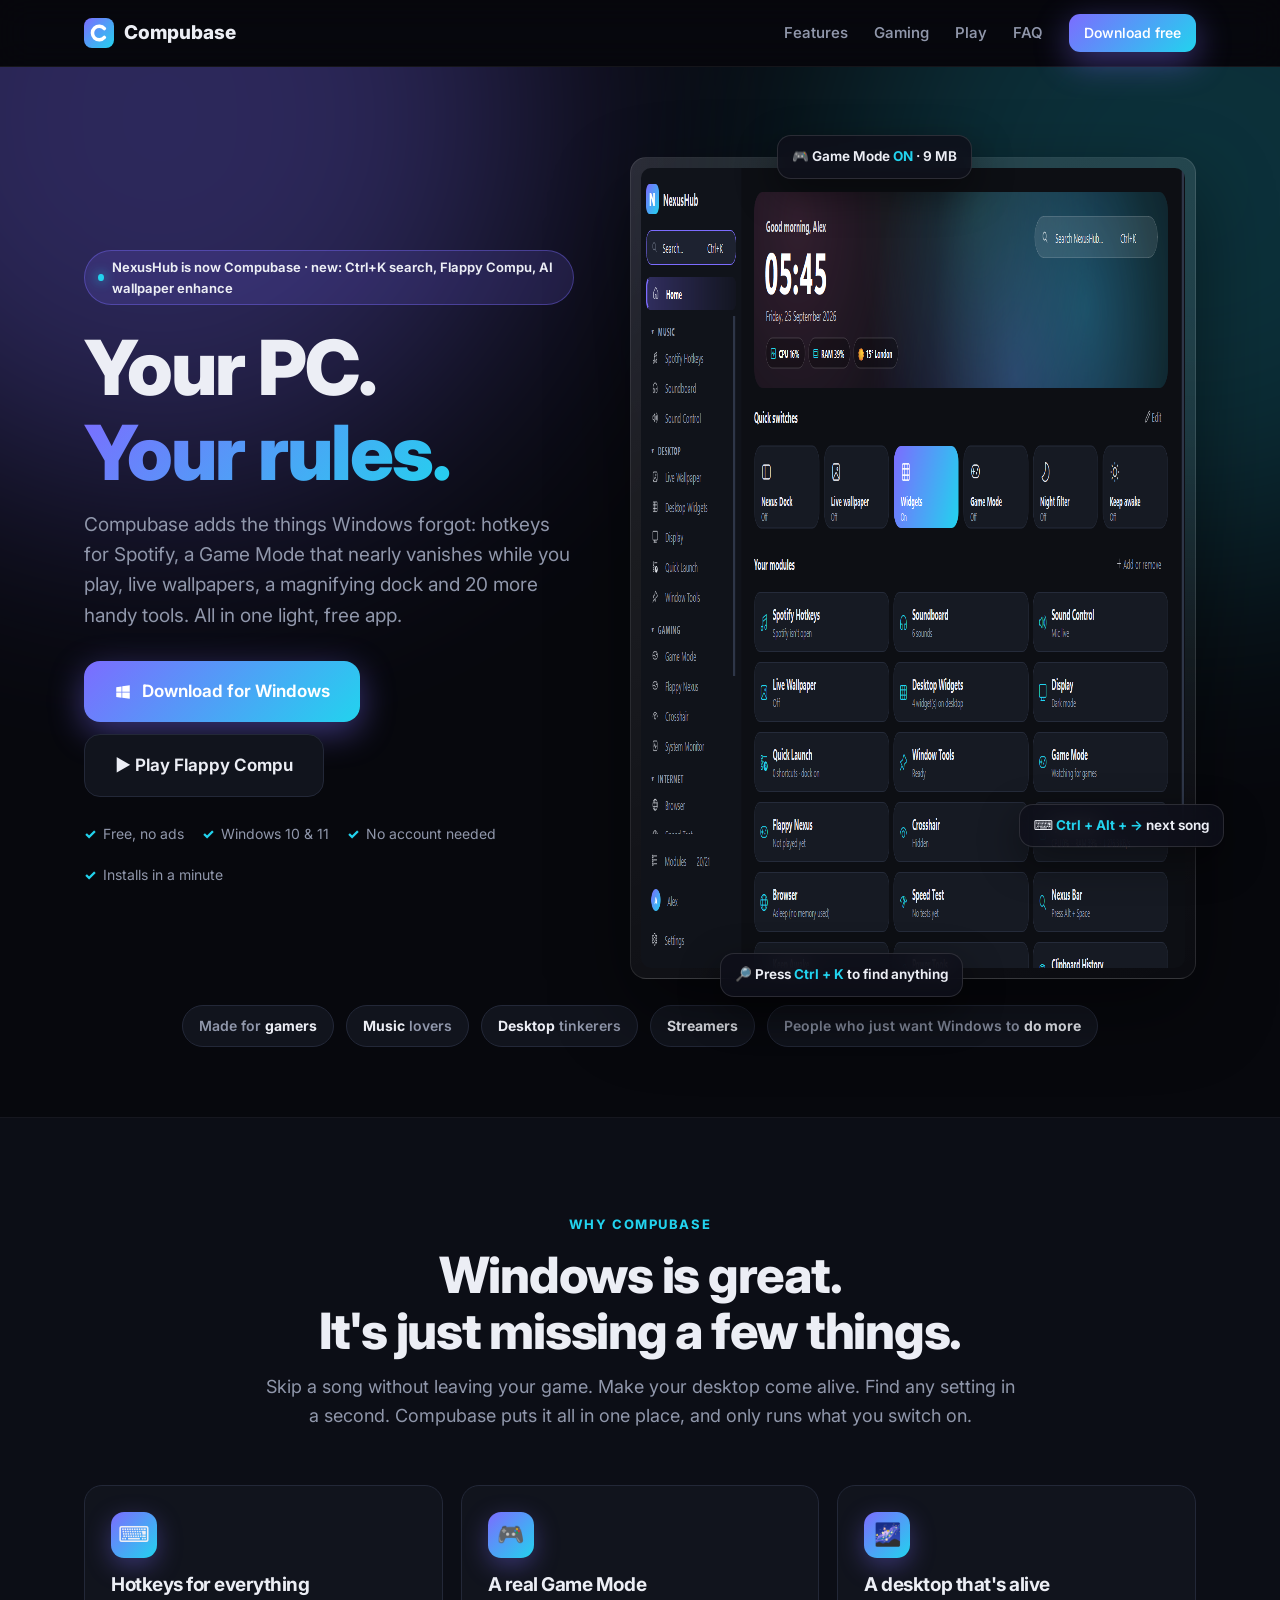
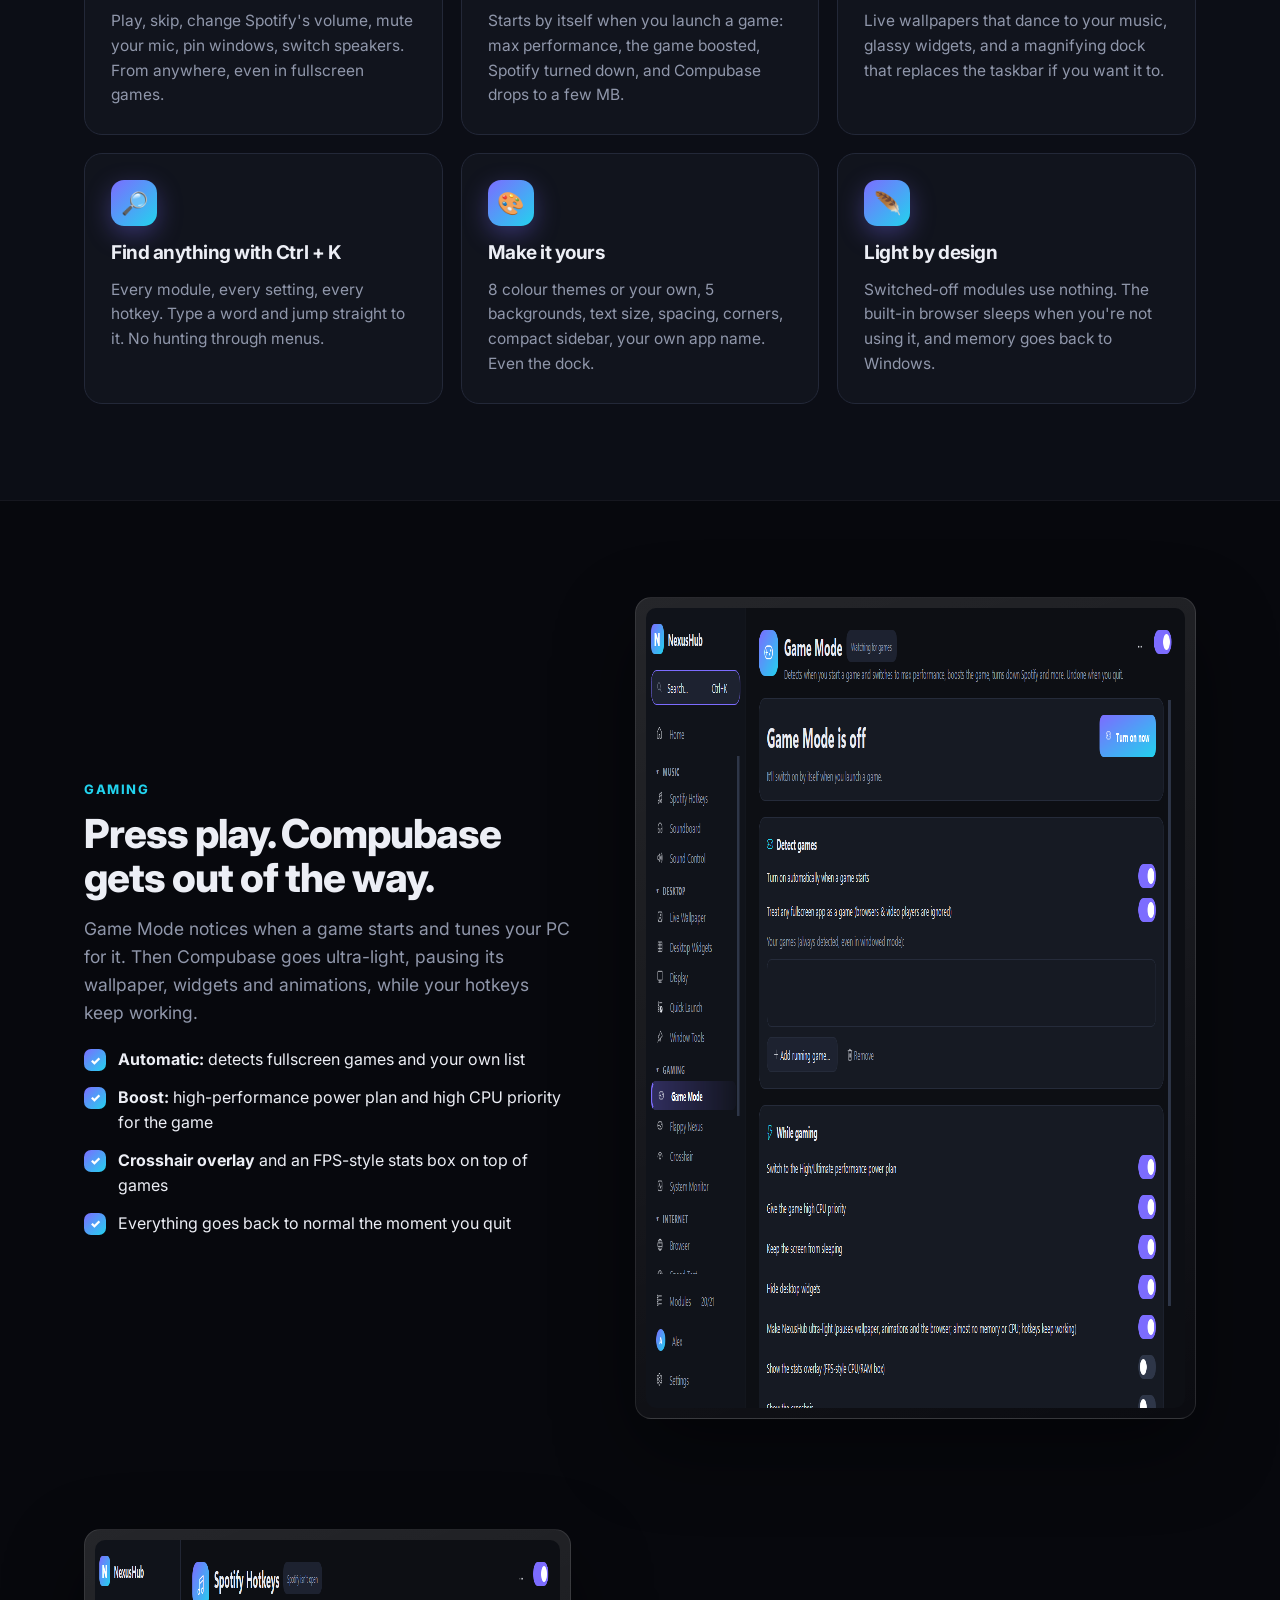
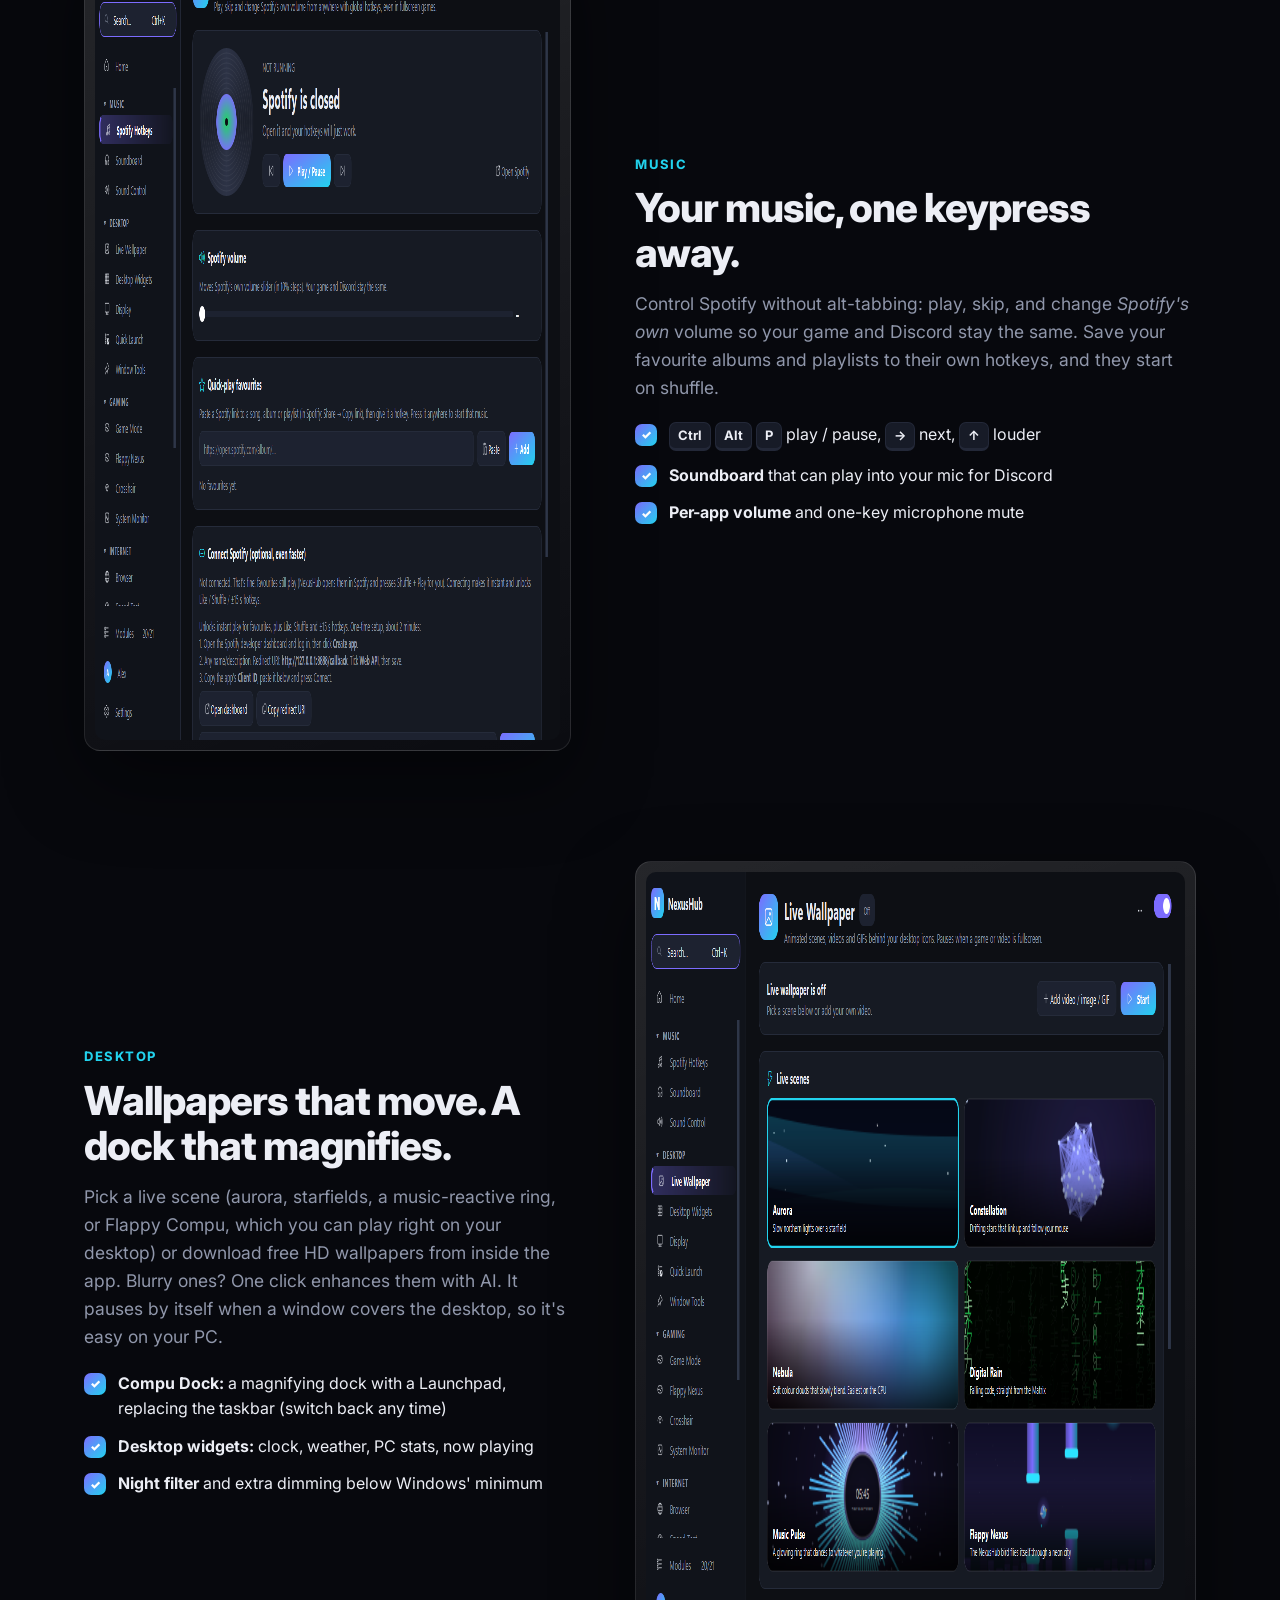
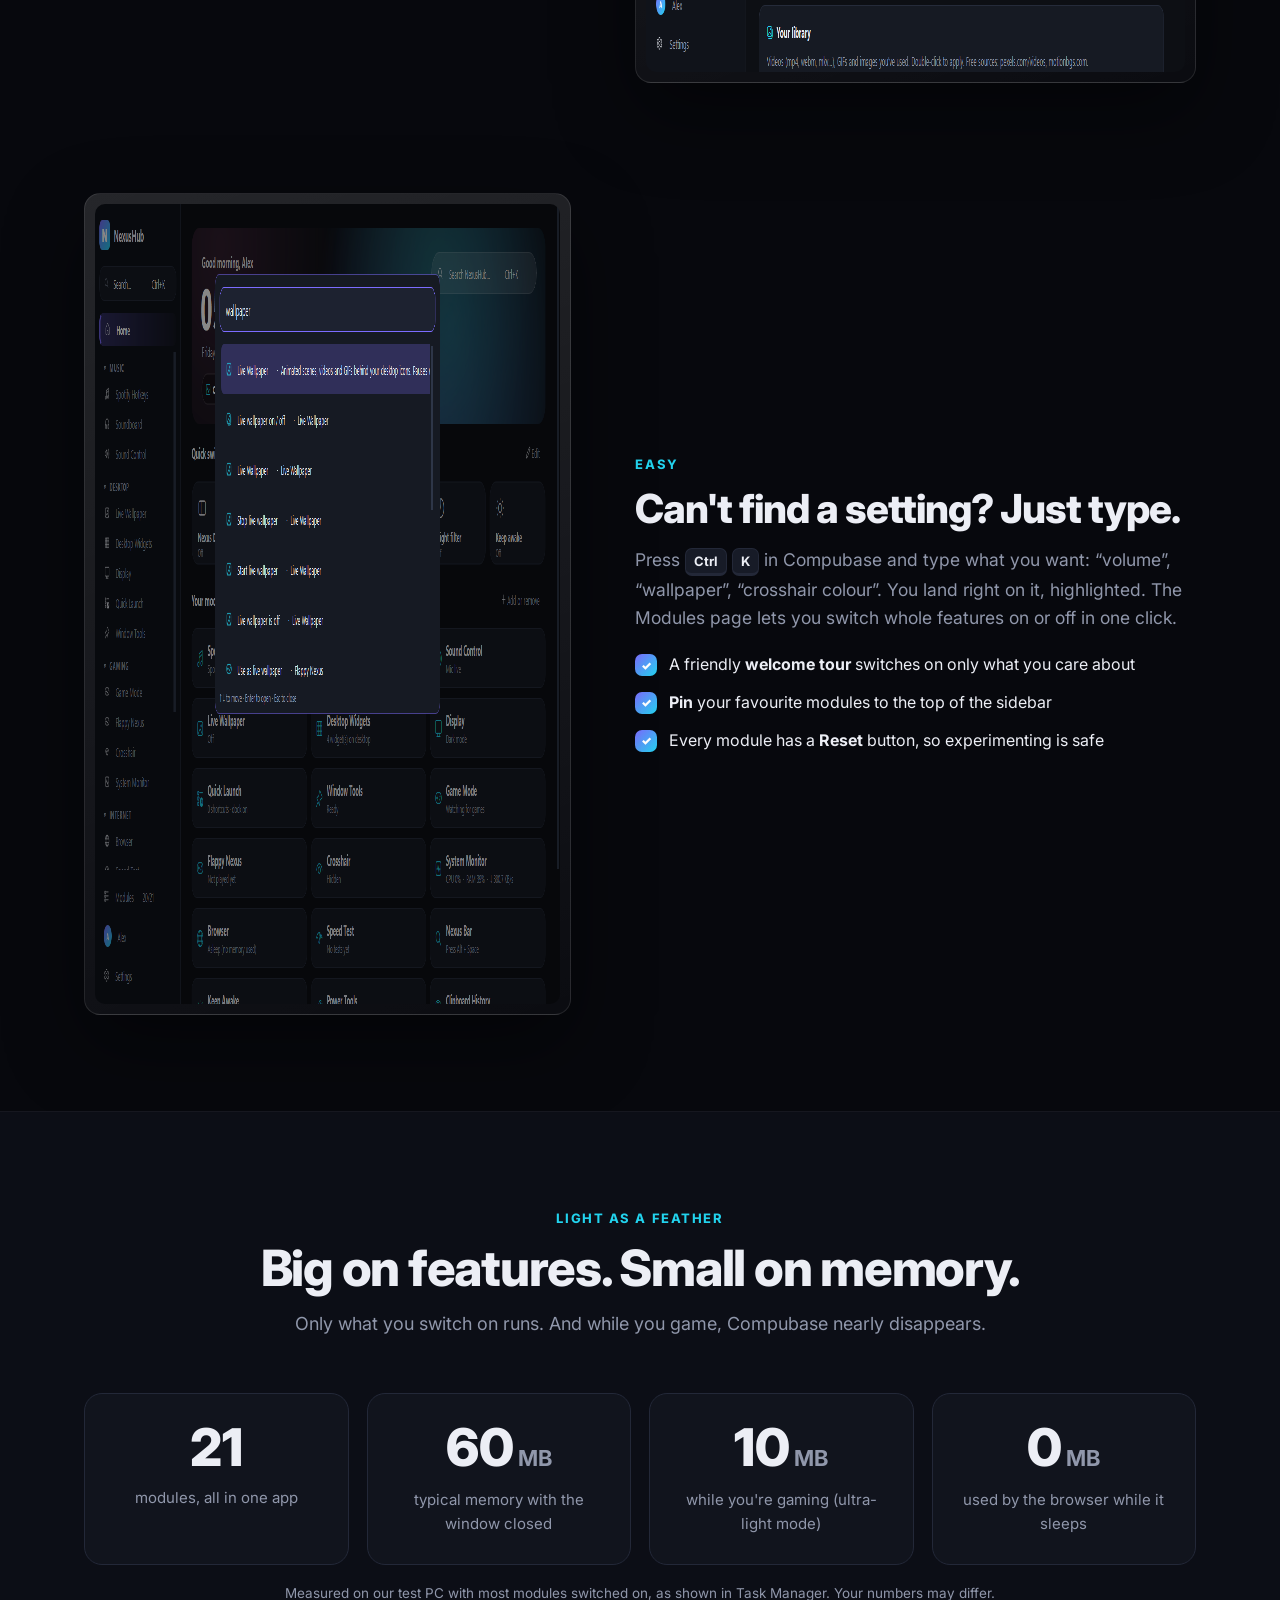
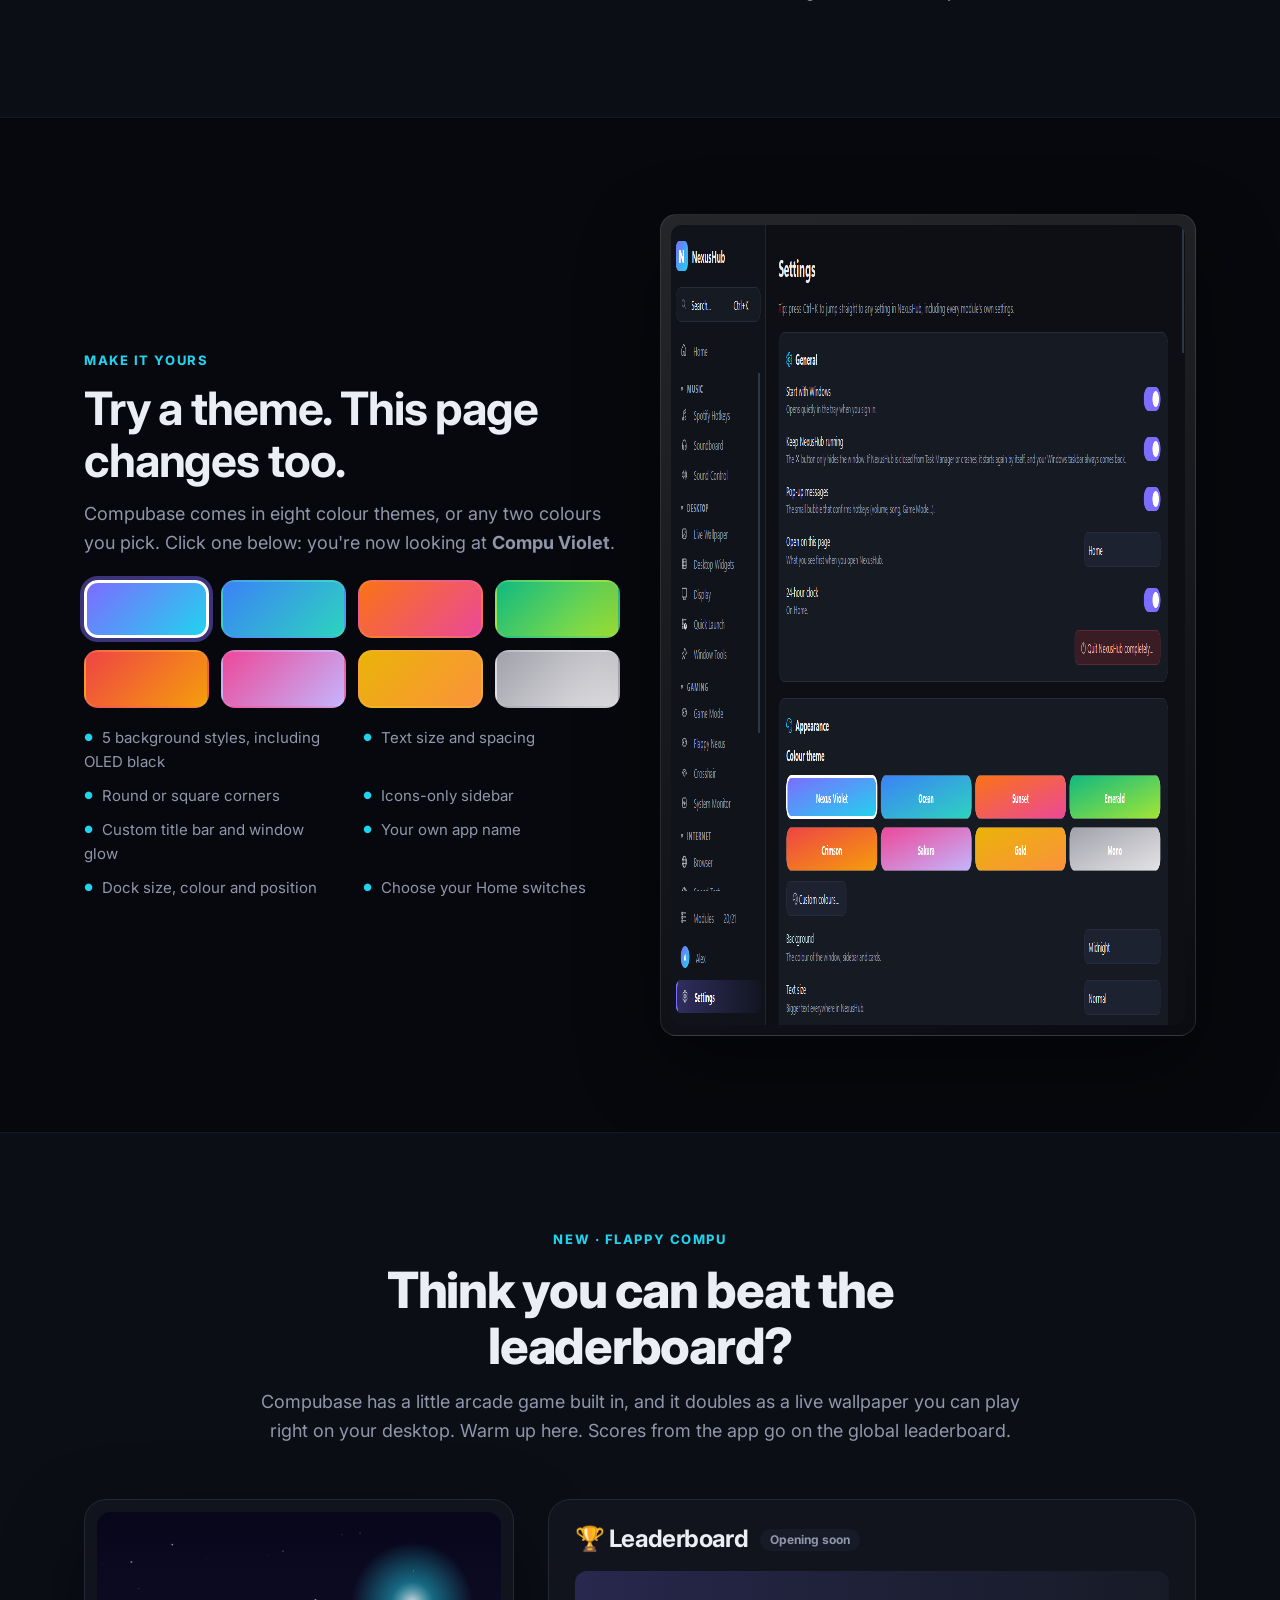
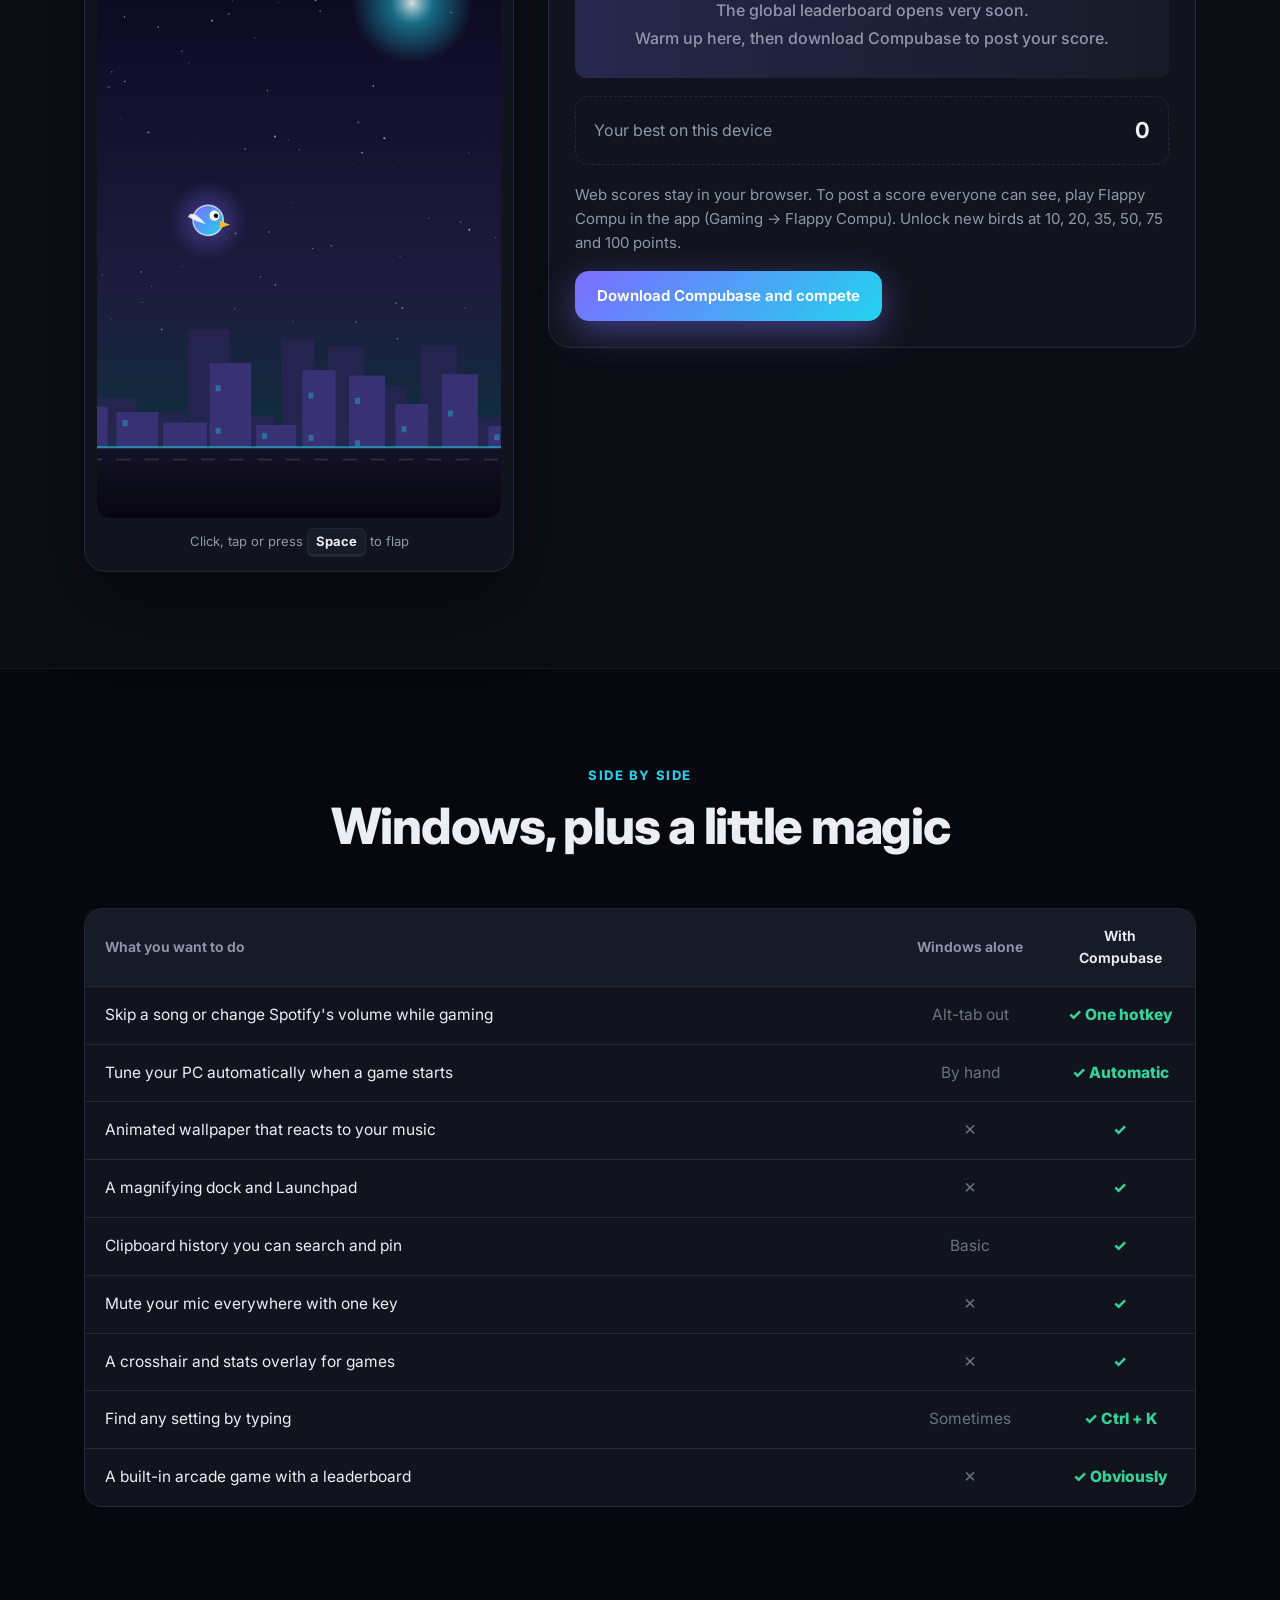
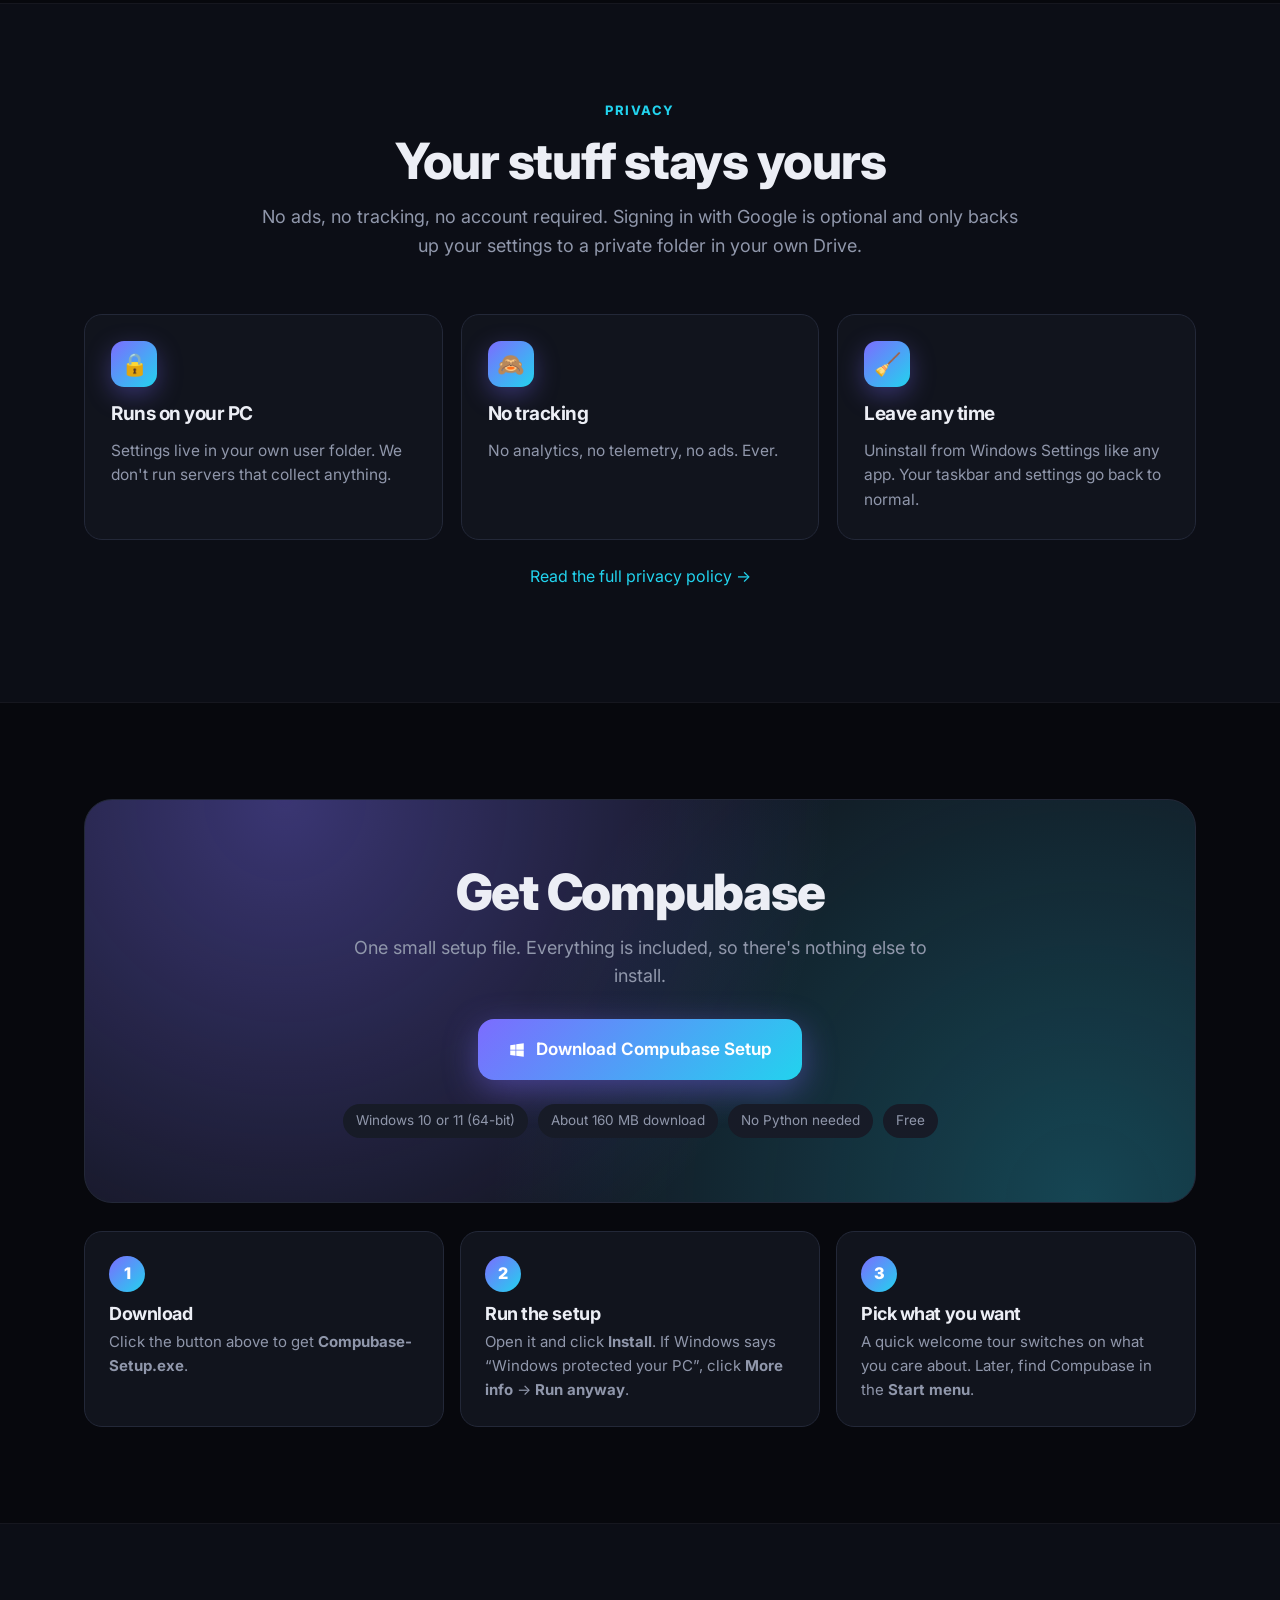
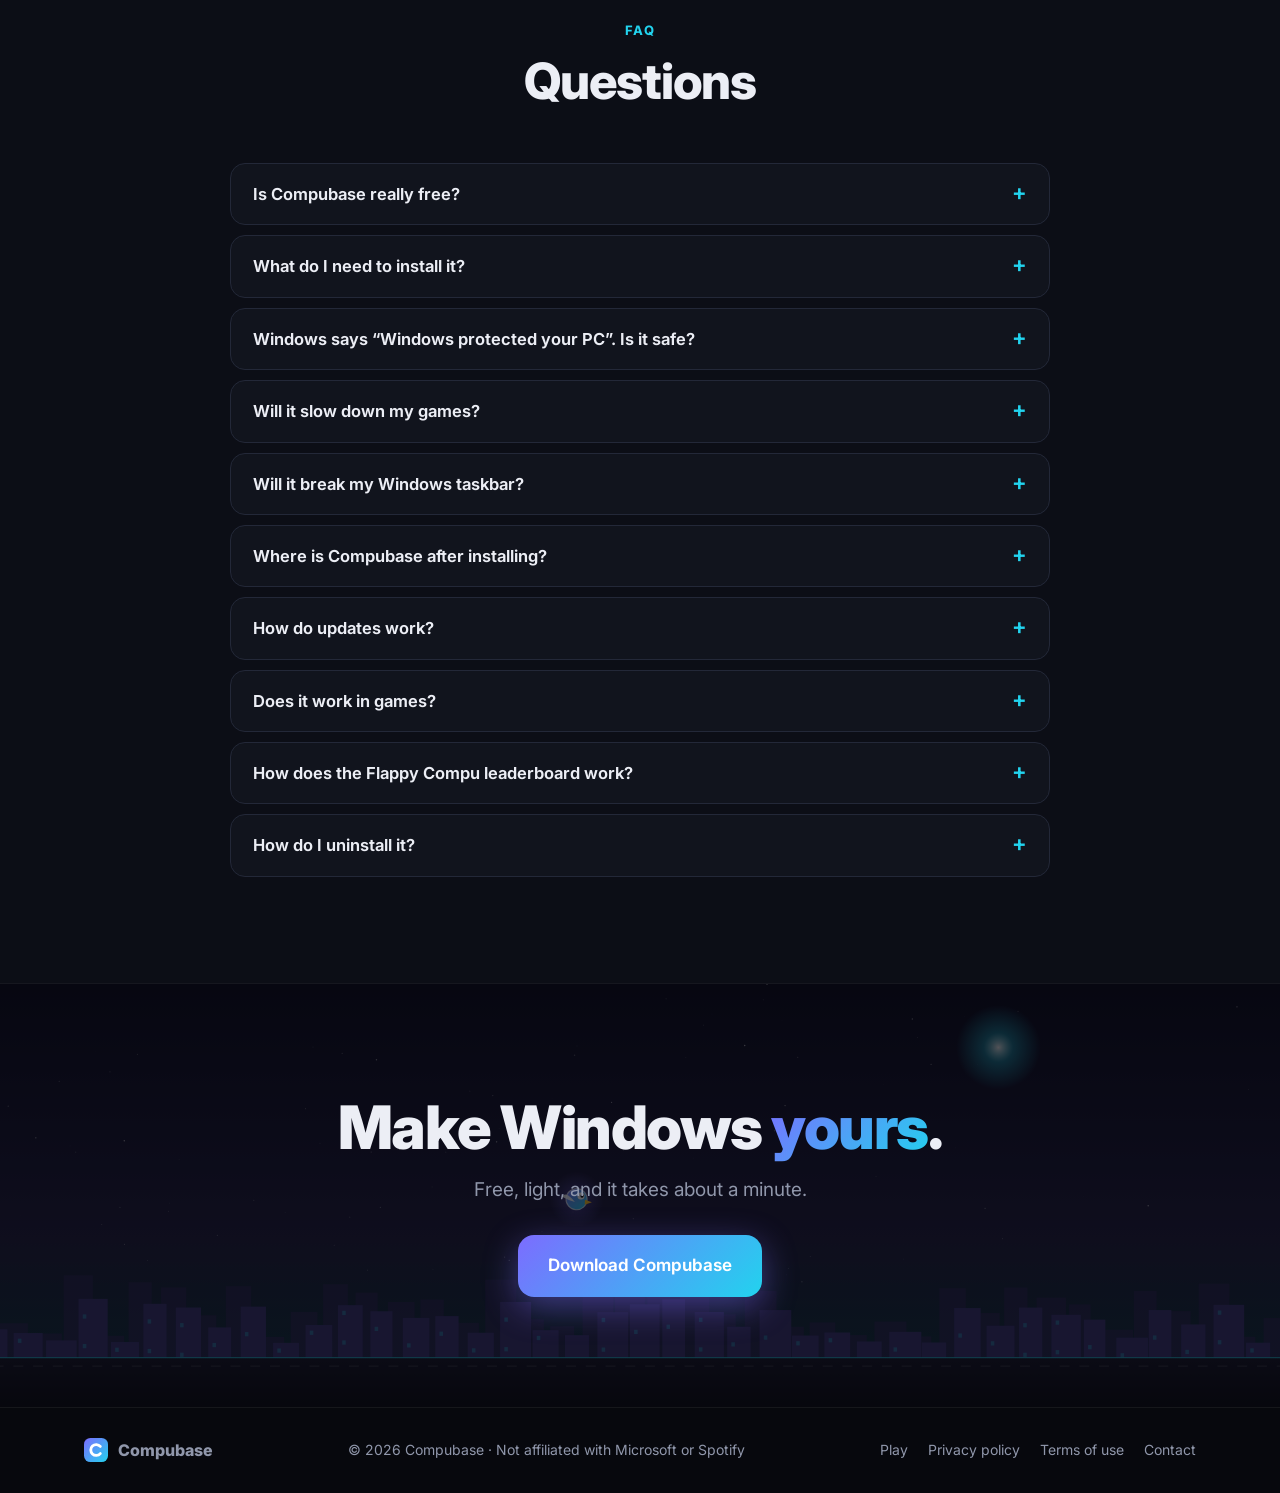
==== commit 287ff1ba: "Add files via upload" ====
--- a/docs/index.html
+++ b/docs/index.html
@@ -3,10 +3,10 @@
 <head>
   <meta charset="utf-8">
   <meta name="viewport" content="width=device-width, initial-scale=1">
-  <title>NexusHub: your PC, your rules</title>
+  <title>Compubase: your PC, your rules</title>
   <meta name="description" content="Free Windows app that adds what Windows is missing: Spotify hotkeys, a Game Mode that nearly disappears while you play, live wallpapers, a magnifying dock, and 20 more tools. One download, no ads.">
   <meta name="theme-color" content="#07080d">
-  <meta property="og:title" content="NexusHub: your PC, your rules">
+  <meta property="og:title" content="Compubase: your PC, your rules">
   <meta property="og:description" content="Spotify hotkeys, a Game Mode that drops to about 10 MB, live wallpapers, a new dock and 20 more tools for Windows. Free.">
   <meta property="og:image" content="assets/home.png">
   <meta property="og:type" content="website">
@@ -21,7 +21,7 @@
 
 <header class="site">
   <div class="wrap">
-    <a class="brand" href="#top"><img src="assets/logo.svg" alt="">NexusHub</a>
+    <a class="brand" href="#top"><img src="assets/logo.svg" alt="">Compubase</a>
     <nav class="links">
       <a href="#features">Features</a>
       <a href="#gaming">Gaming</a>
@@ -39,20 +39,20 @@
   <section class="hero">
     <div class="wrap grid">
       <div>
-        <span class="eyebrow"><span class="dot"></span> New in 1.1: search everything, Flappy Nexus, ultra-light gaming</span>
+        <span class="eyebrow"><span class="dot"></span> NexusHub is now Compubase · new: Ctrl+K search, Flappy Compu, AI wallpaper enhance</span>
         <h1>Your PC.<br><span class="grad-text">Your rules.</span></h1>
-        <p class="lead">NexusHub adds the things Windows forgot: hotkeys for Spotify, a Game Mode that nearly vanishes
+        <p class="lead">Compubase adds the things Windows forgot: hotkeys for Spotify, a Game Mode that nearly vanishes
           while you play, live wallpapers, a magnifying dock and 20 more handy tools. All in one light, free app.</p>
         <div class="cta">
           <a class="btn primary big" data-download href="#download">
             <svg viewBox="0 0 24 24" fill="currentColor"><path d="M3 5.5 10 4.5v7H3zM11 4.4 21 3v8.5H11zM3 12.5h7v7l-7-1zM11 12.5h10V21l-10-1.4z"/></svg>
             Download for Windows</a>
-          <a class="btn big" href="#play">▶ Play Flappy Nexus</a>
+          <a class="btn big" href="#play">▶ Play Flappy Compu</a>
         </div>
         <div class="trust"><span>Free, no ads</span><span>Windows 10 &amp; 11</span><span>No account needed</span><span>Installs in a minute</span></div>
       </div>
       <div class="reveal" style="position:relative">
-        <div class="shot-frame"><img src="assets/home.png" alt="The NexusHub home screen" width="1280" height="800"></div>
+        <div class="shot-frame"><img src="assets/home.png" alt="The Compubase home screen" width="1280" height="800"></div>
         <div class="float f1">🎮 Game Mode <b>ON</b> · 9 MB</div>
         <div class="float f2">⌨️ <b>Ctrl + Alt + →</b> next song</div>
         <div class="float f3">🔎 Press <b>Ctrl + K</b> to find anything</div>
@@ -69,16 +69,16 @@
   <section id="features" class="alt">
     <div class="wrap">
       <div class="section-head reveal">
-        <span class="tag">Why NexusHub</span>
+        <span class="tag">Why Compubase</span>
         <h2>Windows is great.<br>It's just missing a few things.</h2>
         <p>Skip a song without leaving your game. Make your desktop come alive. Find any setting in a second.
-          NexusHub puts it all in one place, and only runs what you switch on.</p>
+          Compubase puts it all in one place, and only runs what you switch on.</p>
       </div>
       <div class="cards">
         <div class="card reveal"><div class="ico">⌨️</div><h3>Hotkeys for everything</h3>
           <p>Play, skip, change Spotify's volume, mute your mic, pin windows, switch speakers. From anywhere, even in fullscreen games.</p></div>
         <div class="card reveal"><div class="ico">🎮</div><h3>A real Game Mode</h3>
-          <p>Starts by itself when you launch a game: max performance, the game boosted, Spotify turned down, and NexusHub drops to a few MB.</p></div>
+          <p>Starts by itself when you launch a game: max performance, the game boosted, Spotify turned down, and Compubase drops to a few MB.</p></div>
         <div class="card reveal"><div class="ico">🌌</div><h3>A desktop that's alive</h3>
           <p>Live wallpapers that dance to your music, glassy widgets, and a magnifying dock that replaces the taskbar if you want it to.</p></div>
         <div class="card reveal"><div class="ico">🔎</div><h3>Find anything with Ctrl + K</h3>
@@ -97,8 +97,8 @@
       <div class="story reveal" id="gaming">
         <div class="story-text">
           <span class="tag">Gaming</span>
-          <h3>Press play. NexusHub gets out of the way.</h3>
-          <p>Game Mode notices when a game starts and tunes your PC for it. Then NexusHub goes ultra-light, pausing its
+          <h3>Press play. Compubase gets out of the way.</h3>
+          <p>Game Mode notices when a game starts and tunes your PC for it. Then Compubase goes ultra-light, pausing its
             wallpaper, widgets and animations, while your hotkeys keep working.</p>
           <ul class="ticks">
             <li><span><b>Automatic:</b> detects fullscreen games and your own list</span></li>
@@ -129,10 +129,10 @@
         <div class="story-text">
           <span class="tag">Desktop</span>
           <h3>Wallpapers that move. A dock that magnifies.</h3>
-          <p>Pick a live scene (aurora, starfields, a music-reactive ring, or Flappy Nexus, which you can play right on your desktop) or download
+          <p>Pick a live scene (aurora, starfields, a music-reactive ring, or Flappy Compu, which you can play right on your desktop) or download
             free HD wallpapers from inside the app. Blurry ones? One click enhances them with AI. It pauses by itself when a window covers the desktop, so it's easy on your PC.</p>
           <ul class="ticks">
-            <li><span><b>Nexus Dock:</b> a magnifying dock with a Launchpad, replacing the taskbar (switch back any time)</span></li>
+            <li><span><b>Compu Dock:</b> a magnifying dock with a Launchpad, replacing the taskbar (switch back any time)</span></li>
             <li><span><b>Desktop widgets:</b> clock, weather, PC stats, now playing</span></li>
             <li><span><b>Night filter</b> and extra dimming below Windows' minimum</span></li>
           </ul>
@@ -144,7 +144,7 @@
         <div class="story-text">
           <span class="tag">Easy</span>
           <h3>Can't find a setting? Just type.</h3>
-          <p>Press <span class="kbd">Ctrl</span> <span class="kbd">K</span> in NexusHub and type what you want:
+          <p>Press <span class="kbd">Ctrl</span> <span class="kbd">K</span> in Compubase and type what you want:
             “volume”, “wallpaper”, “crosshair colour”. You land right on it, highlighted. The Modules page lets you switch
             whole features on or off in one click.</p>
           <ul class="ticks">
@@ -153,7 +153,7 @@
             <li><span>Every module has a <b>Reset</b> button, so experimenting is safe</span></li>
           </ul>
         </div>
-        <div class="shot-frame"><img src="assets/search.png" alt="Search in NexusHub" loading="lazy" width="1280" height="800"></div>
+        <div class="shot-frame"><img src="assets/search.png" alt="Search in Compubase" loading="lazy" width="1280" height="800"></div>
       </div>
     </div>
   </section>
@@ -164,7 +164,7 @@
       <div class="section-head reveal">
         <span class="tag">Light as a feather</span>
         <h2>Big on features. Small on memory.</h2>
-        <p>Only what you switch on runs. And while you game, NexusHub nearly disappears.</p>
+        <p>Only what you switch on runs. And while you game, Compubase nearly disappears.</p>
       </div>
       <div class="stats">
         <div class="stat reveal"><span class="num" data-count="21">0</span><p>modules, all in one app</p></div>
@@ -182,8 +182,8 @@
       <div class="reveal">
         <span class="tag">Make it yours</span>
         <h2 style="font-size:clamp(30px,4vw,46px)">Try a theme. This page changes too.</h2>
-        <p class="muted" style="font-size:18px">NexusHub comes in eight colour themes, or any two colours you pick. Click one below:
-          you're now looking at <b id="theme-name">Nexus Violet</b>.</p>
+        <p class="muted" style="font-size:18px">Compubase comes in eight colour themes, or any two colours you pick. Click one below:
+          you're now looking at <b id="theme-name">Compu Violet</b>.</p>
         <div id="swatches"></div>
         <div class="custom-list">
           <div>5 background styles, including OLED black</div><div>Text size and spacing</div>
@@ -200,14 +200,14 @@
   <section id="play" class="alt">
     <div class="wrap">
       <div class="section-head reveal">
-        <span class="tag">New · Flappy Nexus</span>
+        <span class="tag">New · Flappy Compu</span>
         <h2>Think you can beat the leaderboard?</h2>
-        <p>NexusHub has a little arcade game built in, and it doubles as a live wallpaper you can play right on your desktop. Warm up here.
+        <p>Compubase has a little arcade game built in, and it doubles as a live wallpaper you can play right on your desktop. Warm up here.
           Scores from the app go on the global leaderboard.</p>
       </div>
       <div class="game-grid">
         <div class="game-card reveal">
-          <canvas id="flappy" tabindex="0" aria-label="Flappy Nexus game. Click, tap or press Space to flap."></canvas>
+          <canvas id="flappy" tabindex="0" aria-label="Flappy Compu game. Click, tap or press Space to flap."></canvas>
           <p class="hint">Click, tap or press <span class="kbd">Space</span> to flap</p>
         </div>
         <div class="board-card reveal">
@@ -215,8 +215,8 @@
           <ol id="board"></ol>
           <div class="your-best"><span>Your best on this device</span><b id="web-best">0</b></div>
           <p class="muted" style="font-size:15px">Web scores stay in your browser. To post a score everyone can see,
-            play Flappy Nexus in the app (Gaming → Flappy Nexus). Unlock new birds at 10, 20, 35, 50, 75 and 100 points.</p>
-          <a class="btn primary" data-download href="#download">Download NexusHub and compete</a>
+            play Flappy Compu in the app (Gaming → Flappy Compu). Unlock new birds at 10, 20, 35, 50, 75 and 100 points.</p>
+          <a class="btn primary" data-download href="#download">Download Compubase and compete</a>
         </div>
       </div>
     </div>
@@ -231,7 +231,7 @@
       </div>
       <div class="table-scroll reveal">
         <table class="compare">
-          <tr><th>What you want to do</th><th>Windows alone</th><th>With NexusHub</th></tr>
+          <tr><th>What you want to do</th><th>Windows alone</th><th>With Compubase</th></tr>
           <tr><td>Skip a song or change Spotify's volume while gaming</td><td class="no">Alt-tab out</td><td class="yes">✓ One hotkey</td></tr>
           <tr><td>Tune your PC automatically when a game starts</td><td class="no">By hand</td><td class="yes">✓ Automatic</td></tr>
           <tr><td>Animated wallpaper that reacts to your music</td><td class="no">✕</td><td class="yes">✓</td></tr>
@@ -268,18 +268,18 @@
   <section id="download">
     <div class="wrap">
       <div class="download reveal">
-        <h2>Get NexusHub</h2>
+        <h2>Get Compubase</h2>
         <p>One small setup file. Everything is included, so there's nothing else to install.</p>
         <a class="btn primary big" data-download href="#">
           <svg viewBox="0 0 24 24" fill="currentColor"><path d="M3 5.5 10 4.5v7H3zM11 4.4 21 3v8.5H11zM3 12.5h7v7l-7-1zM11 12.5h10V21l-10-1.4z"/></svg>
-          Download NexusHub Setup</a>
-        <p id="thanks">Thanks for downloading! Open <b>NexusHub-Setup.exe</b> when it finishes. 👇</p>
+          Download Compubase Setup</a>
+        <p id="thanks">Thanks for downloading! Open <b>Compubase-Setup.exe</b> when it finishes. 👇</p>
         <div class="req"><span>Windows 10 or 11 (64-bit)</span><span>About 160 MB download</span><span>No Python needed</span><span>Free</span></div>
       </div>
       <ol class="steps">
-        <li class="reveal"><div class="num">1</div><h3>Download</h3><p>Click the button above to get <b>NexusHub-Setup.exe</b>.</p></li>
+        <li class="reveal"><div class="num">1</div><h3>Download</h3><p>Click the button above to get <b>Compubase-Setup.exe</b>.</p></li>
         <li class="reveal"><div class="num">2</div><h3>Run the setup</h3><p>Open it and click <b>Install</b>. If Windows says “Windows protected your PC”, click <b>More info</b> → <b>Run anyway</b>.</p></li>
-        <li class="reveal"><div class="num">3</div><h3>Pick what you want</h3><p>A quick welcome tour switches on what you care about. Later, find NexusHub in the <b>Start menu</b>.</p></li>
+        <li class="reveal"><div class="num">3</div><h3>Pick what you want</h3><p>A quick welcome tour switches on what you care about. Later, find Compubase in the <b>Start menu</b>.</p></li>
       </ol>
     </div>
   </section>
@@ -289,16 +289,16 @@
     <div class="wrap">
       <div class="section-head reveal"><span class="tag">FAQ</span><h2>Questions</h2></div>
       <div class="faq">
-        <details><summary>Is NexusHub really free?</summary><p>Yes. No ads, no in-app purchases, no “pro” version.</p></details>
-        <details><summary>What do I need to install it?</summary><p>Just Windows 10 or 11. The setup includes everything NexusHub needs, so you don't need Python or anything else.</p></details>
+        <details><summary>Is Compubase really free?</summary><p>Yes. No ads, no in-app purchases, no “pro” version.</p></details>
+        <details><summary>What do I need to install it?</summary><p>Just Windows 10 or 11. The setup includes everything Compubase needs, so you don't need Python or anything else.</p></details>
         <details><summary>Windows says “Windows protected your PC”. Is it safe?</summary><p>Windows shows this for new apps that aren't downloaded by many people yet. Click <b>More info</b>, then <b>Run anyway</b>. Your antivirus may scan the file first, which can take a few seconds.</p></details>
-        <details><summary>Will it slow down my games?</summary><p>The opposite. Game Mode boosts your game, and NexusHub itself goes ultra-light while you play: it pauses its wallpaper, widgets and animations and gives its memory back to Windows (usually around 10 MB). Your hotkeys keep working.</p></details>
-        <details><summary>Will it break my Windows taskbar?</summary><p>No. The Nexus Dock only hides the Windows taskbar. Switching the dock off, quitting NexusHub, uninstalling, or even a crash brings the normal taskbar straight back.</p></details>
-        <details><summary>Where is NexusHub after installing?</summary><p>Open the Start menu and type <b>NexusHub</b>, or use the desktop shortcut. When it's running, its icon is in the system tray near the clock. Inside NexusHub, press <b>Ctrl + K</b> to find anything.</p></details>
-        <details><summary>How do updates work?</summary><p>NexusHub checks for a new version once a day and shows a banner on Home. Click <b>Update now</b>: it downloads, updates and restarts in about a minute, keeping all your settings.</p></details>
+        <details><summary>Will it slow down my games?</summary><p>The opposite. Game Mode boosts your game, and Compubase itself goes ultra-light while you play: it pauses its wallpaper, widgets and animations and gives its memory back to Windows (usually around 10 MB). Your hotkeys keep working.</p></details>
+        <details><summary>Will it break my Windows taskbar?</summary><p>No. The Compu Dock only hides the Windows taskbar. Switching the dock off, quitting Compubase, uninstalling, or even a crash brings the normal taskbar straight back.</p></details>
+        <details><summary>Where is Compubase after installing?</summary><p>Open the Start menu and type <b>Compubase</b>, or use the desktop shortcut. When it's running, its icon is in the system tray near the clock. Inside Compubase, press <b>Ctrl + K</b> to find anything.</p></details>
+        <details><summary>How do updates work?</summary><p>Compubase checks for a new version once a day and shows a banner on Home. Click <b>Update now</b>: it downloads, updates and restarts in about a minute, keeping all your settings.</p></details>
         <details><summary>Does it work in games?</summary><p>Yes. Hotkeys work in fullscreen games. The crosshair and stats overlay work in borderless and windowed modes. Some competitive games have strict rules about overlays, so check your game's rules before using the crosshair in ranked matches.</p></details>
-        <details><summary>How does the Flappy Nexus leaderboard work?</summary><p>Play in the app and your best score is posted with the nickname you choose (you can switch this off). Only your nickname and score are public. Games played on this website stay on your device.</p></details>
-        <details><summary>How do I uninstall it?</summary><p>Like any other app: Windows <b>Settings → Apps → Installed apps → NexusHub → Uninstall</b>. Your normal taskbar comes back, and you can choose to delete your settings too.</p></details>
+        <details><summary>How does the Flappy Compu leaderboard work?</summary><p>Play in the app and your best score is posted with the nickname you choose (you can switch this off). Only your nickname and score are public. Games played on this website stay on your device.</p></details>
+        <details><summary>How do I uninstall it?</summary><p>Like any other app: Windows <b>Settings → Apps → Installed apps → Compubase → Uninstall</b>. Your normal taskbar comes back, and you can choose to delete your settings too.</p></details>
       </div>
     </div>
   </section>
@@ -309,15 +309,15 @@
     <div class="wrap reveal">
       <h2>Make Windows <span class="grad-text">yours</span>.</h2>
       <p>Free, light, and it takes about a minute.</p>
-      <a class="btn primary big" data-download href="#download">Download NexusHub</a>
+      <a class="btn primary big" data-download href="#download">Download Compubase</a>
     </div>
   </section>
 </main>
 
 <footer class="site">
   <div class="wrap">
-    <a class="brand" href="#top"><img src="assets/logo.svg" alt="">NexusHub</a>
-    <span>© <span id="year">2026</span> NexusHub · Not affiliated with Microsoft or Spotify</span>
+    <a class="brand" href="#top"><img src="assets/logo.svg" alt="">Compubase</a>
+    <span>© <span id="year">2026</span> Compubase · Not affiliated with Microsoft or Spotify</span>
     <nav>
       <a href="#play">Play</a>
       <a href="privacy.html">Privacy policy</a>
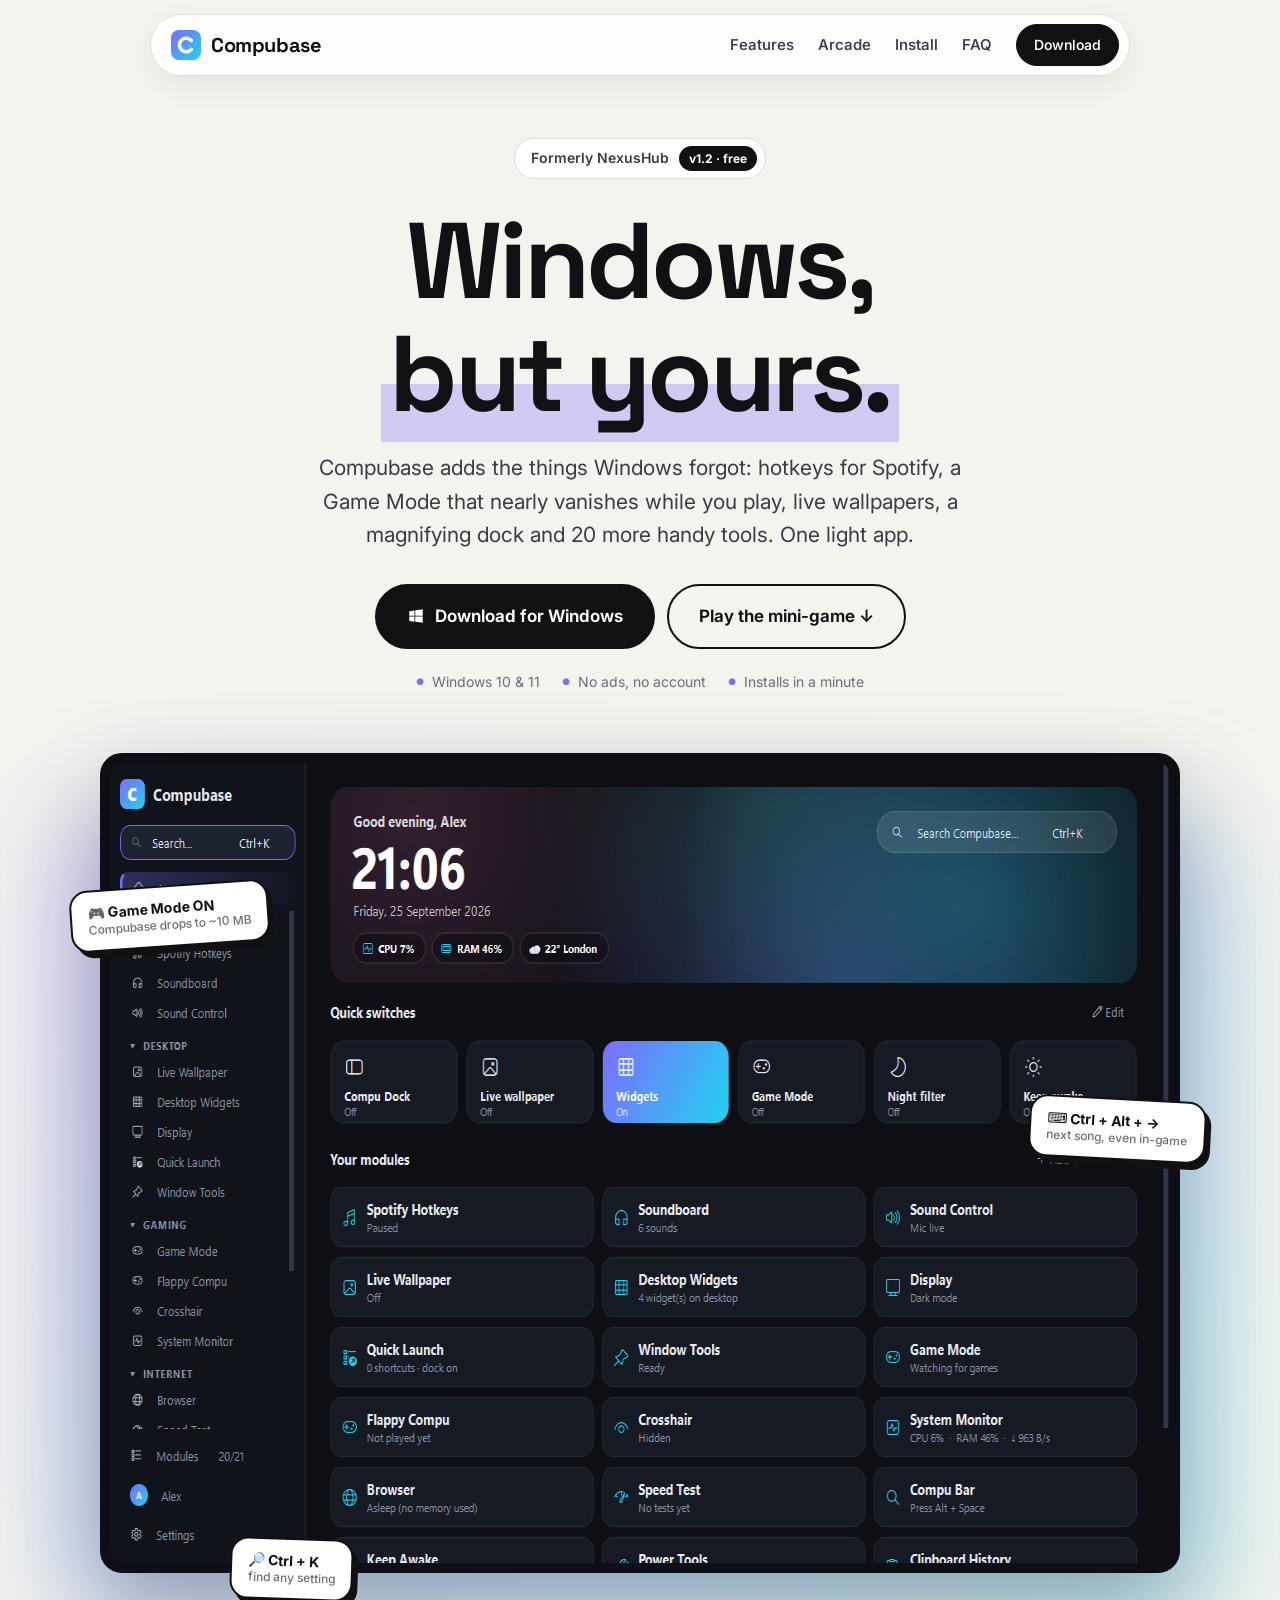
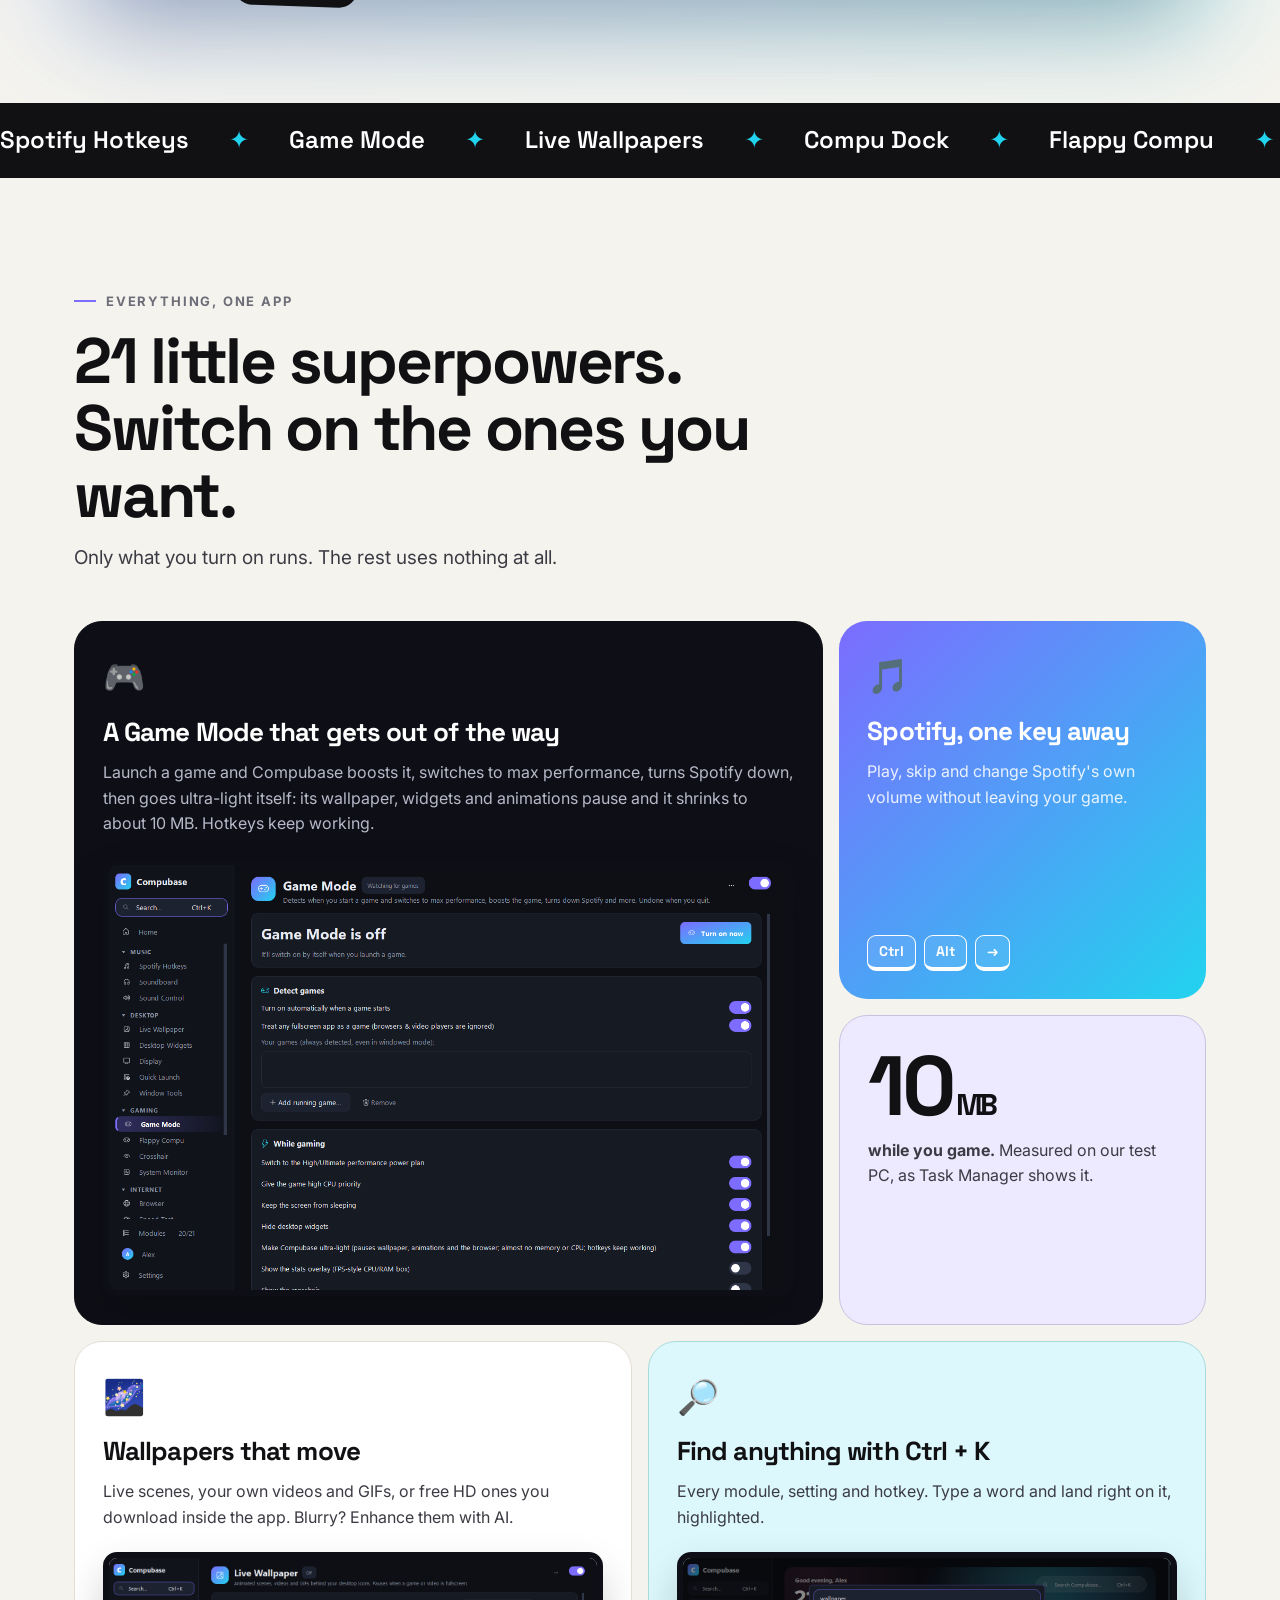
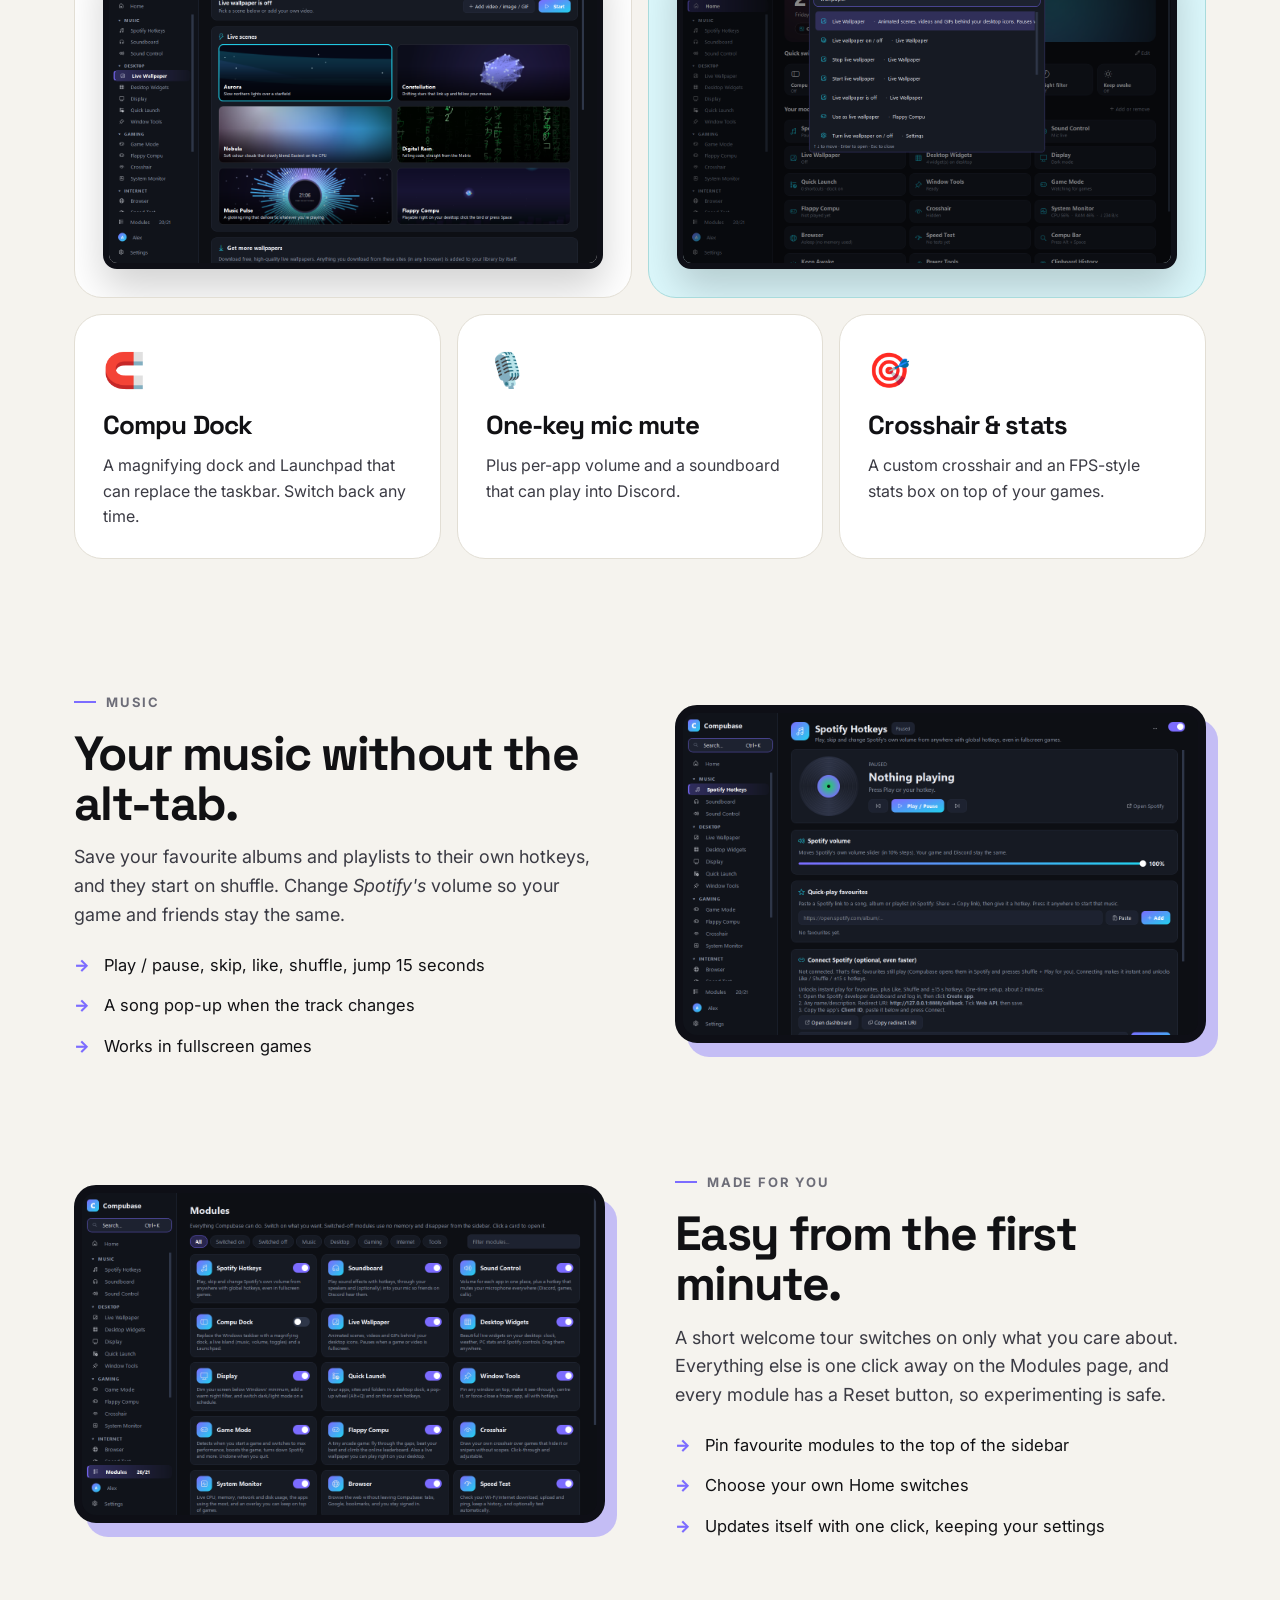
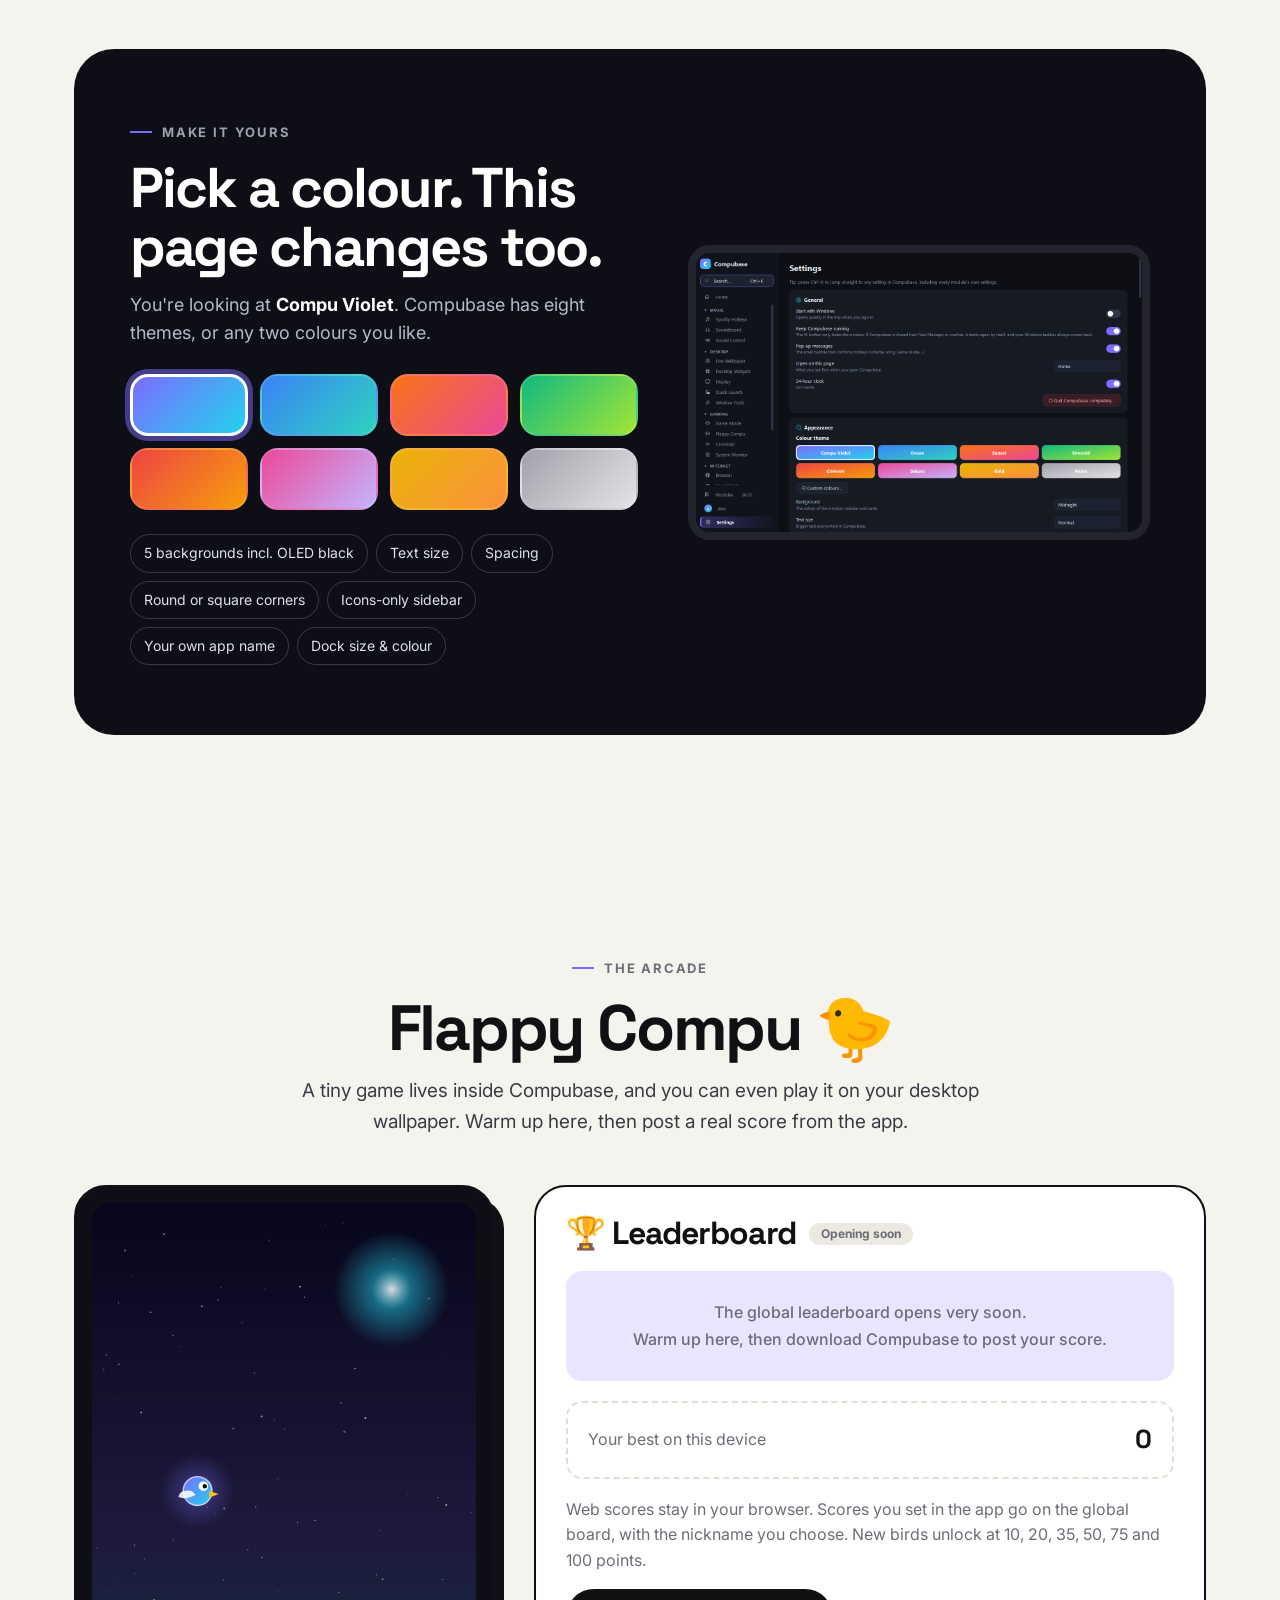
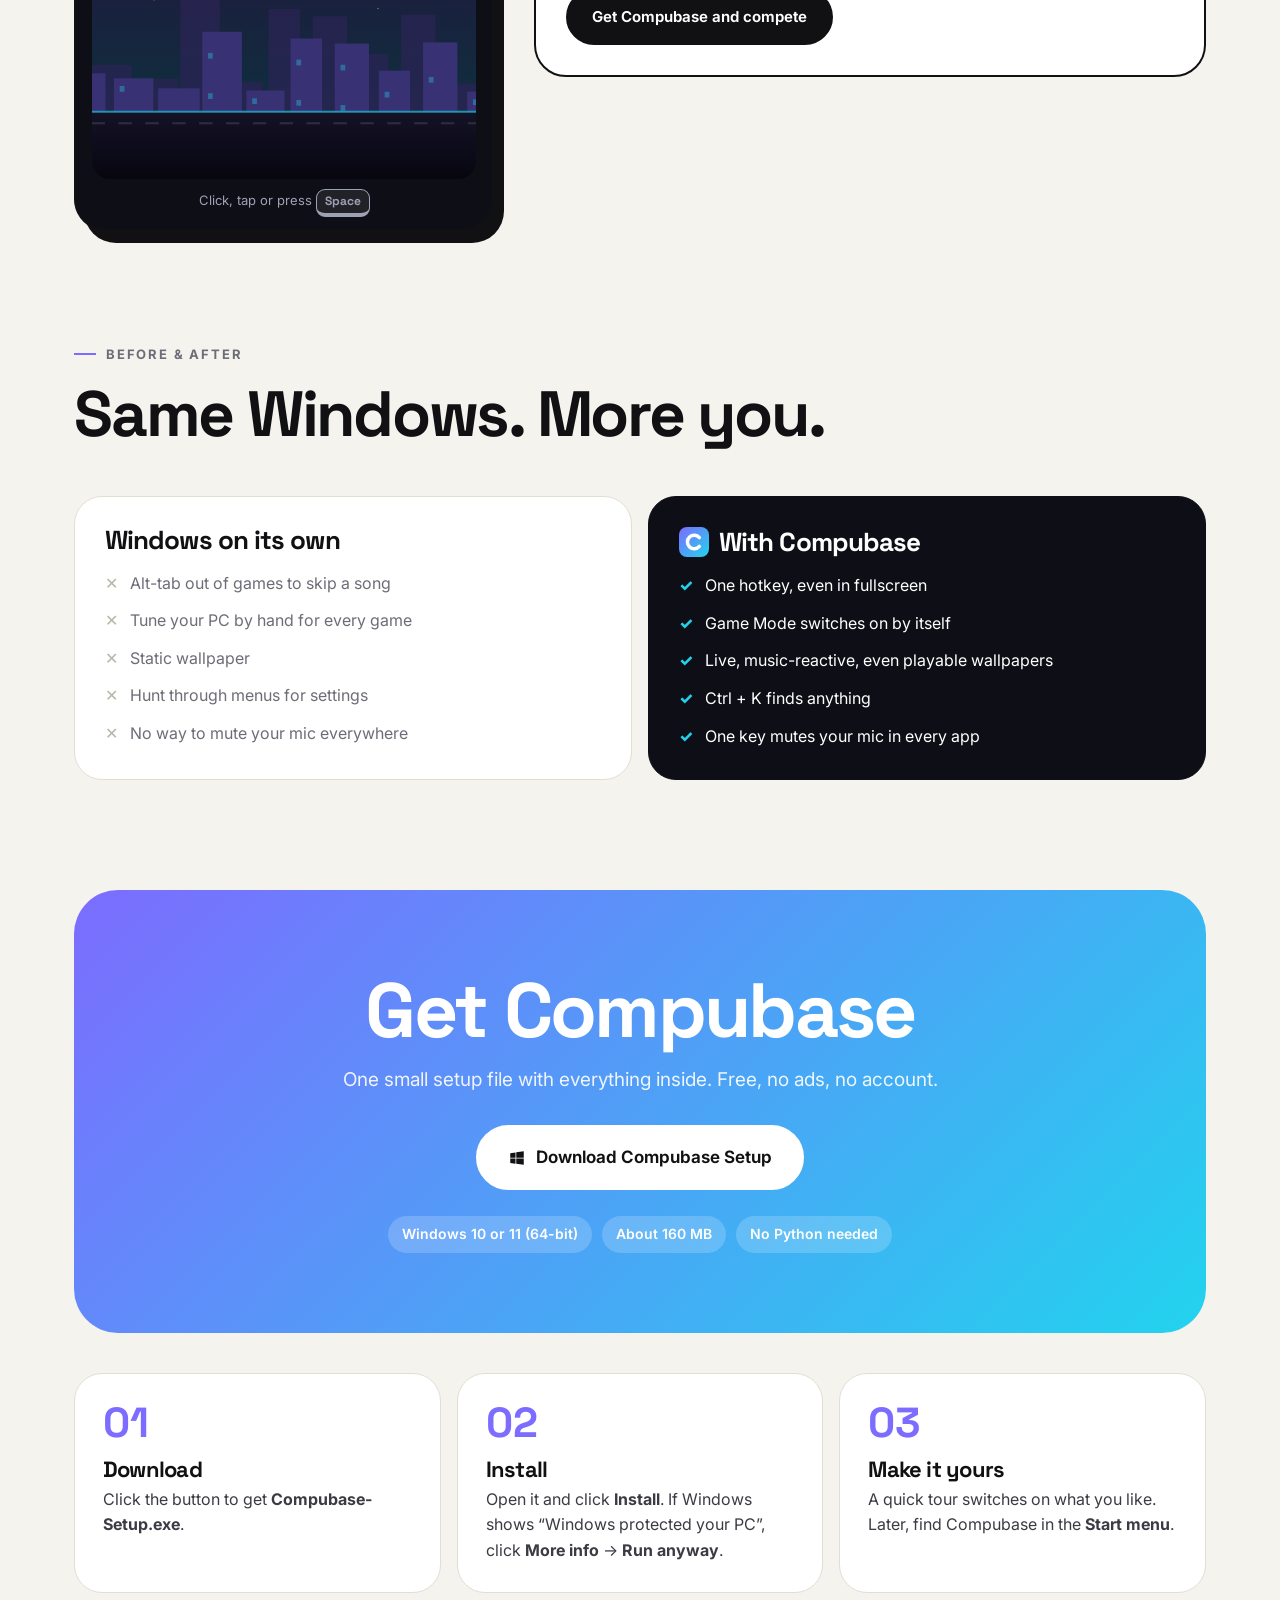
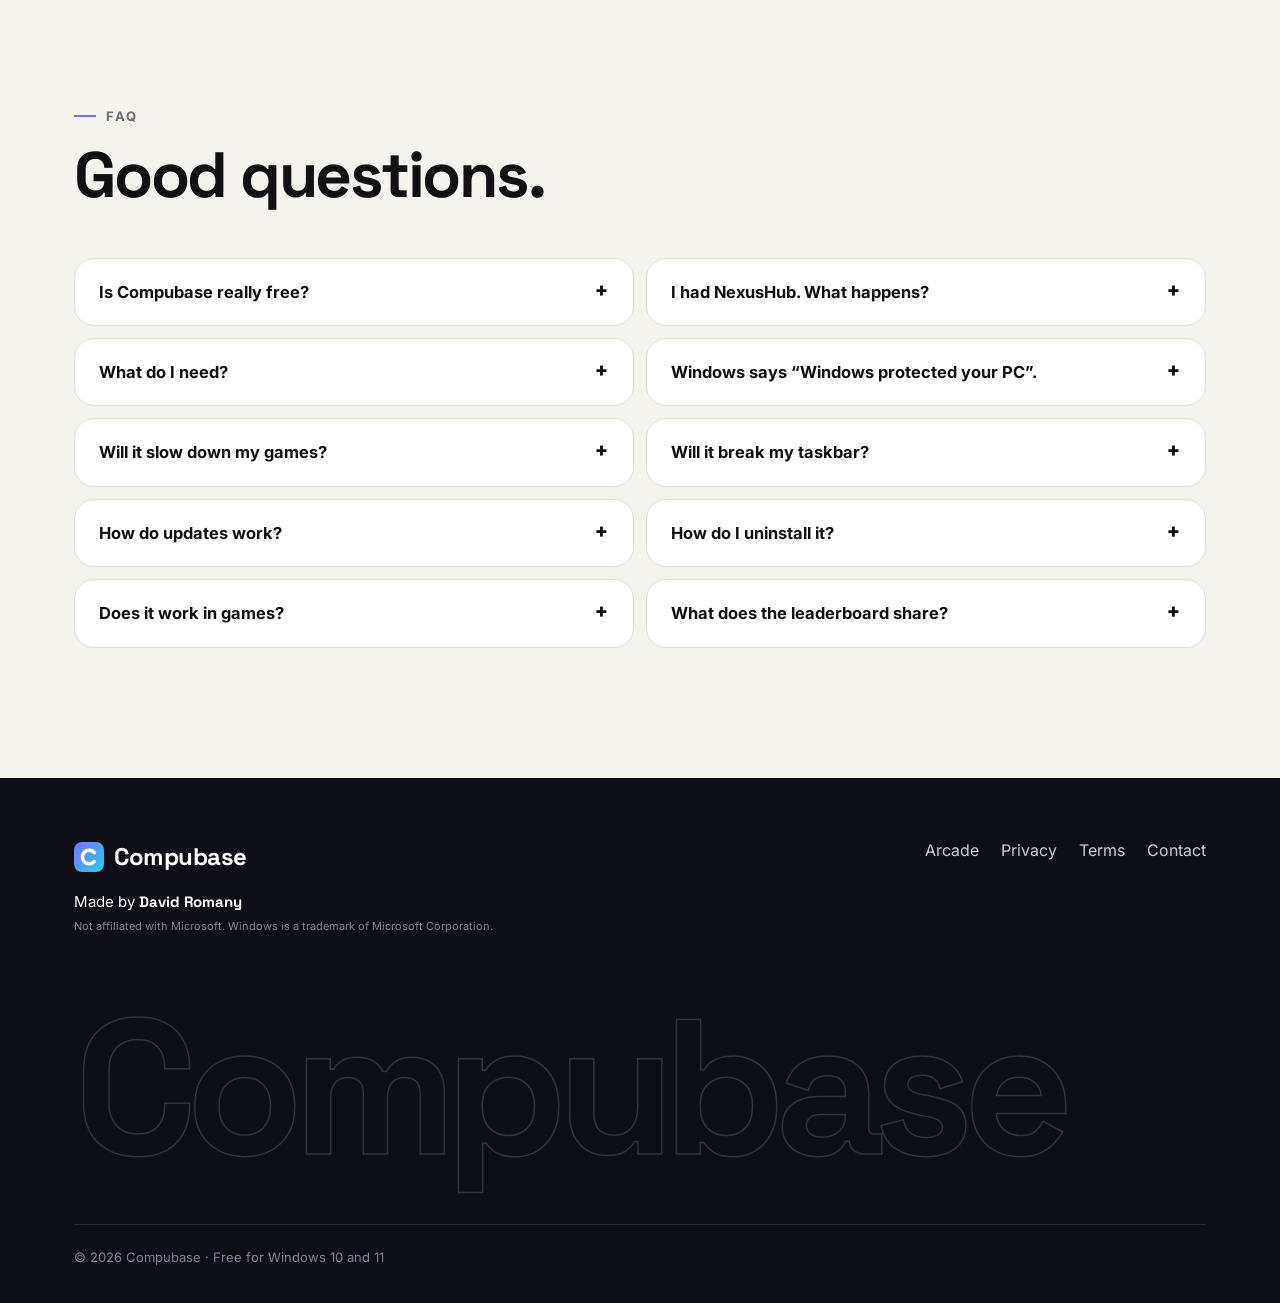
==== commit f3b99d10: "Add files via upload" ====
--- a/docs/index.html
+++ b/docs/index.html
@@ -3,18 +3,18 @@
 <head>
   <meta charset="utf-8">
   <meta name="viewport" content="width=device-width, initial-scale=1">
-  <title>Compubase: your PC, your rules</title>
-  <meta name="description" content="Free Windows app that adds what Windows is missing: Spotify hotkeys, a Game Mode that nearly disappears while you play, live wallpapers, a magnifying dock, and 20 more tools. One download, no ads.">
-  <meta name="theme-color" content="#07080d">
-  <meta property="og:title" content="Compubase: your PC, your rules">
-  <meta property="og:description" content="Spotify hotkeys, a Game Mode that drops to about 10 MB, live wallpapers, a new dock and 20 more tools for Windows. Free.">
+  <title>Compubase: Windows, but yours</title>
+  <meta name="description" content="Compubase is a free Windows app that adds what Windows is missing: Spotify hotkeys, a Game Mode that nearly disappears while you play, live wallpapers, a magnifying dock and 20 more tools.">
+  <meta name="theme-color" content="#f5f3ee">
+  <meta property="og:title" content="Compubase: Windows, but yours">
+  <meta property="og:description" content="Spotify hotkeys, an ultra-light Game Mode, live wallpapers, a new dock and 20 more tools for Windows. Free.">
   <meta property="og:image" content="assets/home.png">
   <meta property="og:type" content="website">
   <meta name="twitter:card" content="summary_large_image">
   <link rel="icon" href="assets/logo.svg" type="image/svg+xml">
   <link rel="preconnect" href="https://fonts.googleapis.com">
   <link rel="preconnect" href="https://fonts.gstatic.com" crossorigin>
-  <link href="https://fonts.googleapis.com/css2?family=Inter:wght@400;500;600;700;800;900&display=swap" rel="stylesheet">
+  <link href="https://fonts.googleapis.com/css2?family=Inter:wght@400;500;600;700;800&family=Space+Grotesk:wght@500;600;700&display=swap" rel="stylesheet">
   <link rel="stylesheet" href="style.css">
 </head>
 <body>
@@ -24,10 +24,10 @@
     <a class="brand" href="#top"><img src="assets/logo.svg" alt="">Compubase</a>
     <nav class="links">
       <a href="#features">Features</a>
-      <a href="#gaming">Gaming</a>
-      <a href="#play">Play</a>
+      <a href="#arcade">Arcade</a>
+      <a href="#get">Install</a>
       <a href="#faq">FAQ</a>
-      <a class="btn primary small" href="#download">Download free</a>
+      <a class="btn primary small" data-download href="#get">Download</a>
     </nav>
     <button id="menu-toggle" aria-label="Menu">☰</button>
   </div>
@@ -35,295 +35,253 @@
 
 <main id="top">
 
-  <!-- ============================== HERO ============================== -->
+  <!-- ===================== HERO ===================== -->
   <section class="hero">
-    <div class="wrap grid">
-      <div>
-        <span class="eyebrow"><span class="dot"></span> NexusHub is now Compubase · new: Ctrl+K search, Flappy Compu, AI wallpaper enhance</span>
-        <h1>Your PC.<br><span class="grad-text">Your rules.</span></h1>
-        <p class="lead">Compubase adds the things Windows forgot: hotkeys for Spotify, a Game Mode that nearly vanishes
-          while you play, live wallpapers, a magnifying dock and 20 more handy tools. All in one light, free app.</p>
-        <div class="cta">
-          <a class="btn primary big" data-download href="#download">
-            <svg viewBox="0 0 24 24" fill="currentColor"><path d="M3 5.5 10 4.5v7H3zM11 4.4 21 3v8.5H11zM3 12.5h7v7l-7-1zM11 12.5h10V21l-10-1.4z"/></svg>
-            Download for Windows</a>
-          <a class="btn big" href="#play">▶ Play Flappy Compu</a>
-        </div>
-        <div class="trust"><span>Free, no ads</span><span>Windows 10 &amp; 11</span><span>No account needed</span><span>Installs in a minute</span></div>
-      </div>
-      <div class="reveal" style="position:relative">
-        <div class="shot-frame"><img src="assets/home.png" alt="The Compubase home screen" width="1280" height="800"></div>
-        <div class="float f1">🎮 Game Mode <b>ON</b> · 9 MB</div>
-        <div class="float f2">⌨️ <b>Ctrl + Alt + →</b> next song</div>
-        <div class="float f3">🔎 Press <b>Ctrl + K</b> to find anything</div>
-      </div>
-    </div>
-    <div class="wrap strip">
-      <span class="chip">Made for <b>gamers</b></span><span class="chip"><b>Music</b> lovers</span>
-      <span class="chip"><b>Desktop</b> tinkerers</span><span class="chip"><b>Streamers</b></span>
-      <span class="chip">People who just want Windows to <b>do more</b></span>
-    </div>
-  </section>
-
-  <!-- ============================== WHY ============================== -->
-  <section id="features" class="alt">
-    <div class="wrap">
-      <div class="section-head reveal">
-        <span class="tag">Why Compubase</span>
-        <h2>Windows is great.<br>It's just missing a few things.</h2>
-        <p>Skip a song without leaving your game. Make your desktop come alive. Find any setting in a second.
-          Compubase puts it all in one place, and only runs what you switch on.</p>
-      </div>
-      <div class="cards">
-        <div class="card reveal"><div class="ico">⌨️</div><h3>Hotkeys for everything</h3>
-          <p>Play, skip, change Spotify's volume, mute your mic, pin windows, switch speakers. From anywhere, even in fullscreen games.</p></div>
-        <div class="card reveal"><div class="ico">🎮</div><h3>A real Game Mode</h3>
-          <p>Starts by itself when you launch a game: max performance, the game boosted, Spotify turned down, and Compubase drops to a few MB.</p></div>
-        <div class="card reveal"><div class="ico">🌌</div><h3>A desktop that's alive</h3>
-          <p>Live wallpapers that dance to your music, glassy widgets, and a magnifying dock that replaces the taskbar if you want it to.</p></div>
-        <div class="card reveal"><div class="ico">🔎</div><h3>Find anything with Ctrl + K</h3>
-          <p>Every module, every setting, every hotkey. Type a word and jump straight to it. No hunting through menus.</p></div>
-        <div class="card reveal"><div class="ico">🎨</div><h3>Make it yours</h3>
-          <p>8 colour themes or your own, 5 backgrounds, text size, spacing, corners, compact sidebar, your own app name. Even the dock.</p></div>
-        <div class="card reveal"><div class="ico">🪶</div><h3>Light by design</h3>
-          <p>Switched-off modules use nothing. The built-in browser sleeps when you're not using it, and memory goes back to Windows.</p></div>
-      </div>
-    </div>
-  </section>
-
-  <!-- ============================== STORIES ============================== -->
-  <section>
-    <div class="wrap">
-      <div class="story reveal" id="gaming">
-        <div class="story-text">
-          <span class="tag">Gaming</span>
-          <h3>Press play. Compubase gets out of the way.</h3>
-          <p>Game Mode notices when a game starts and tunes your PC for it. Then Compubase goes ultra-light, pausing its
-            wallpaper, widgets and animations, while your hotkeys keep working.</p>
-          <ul class="ticks">
-            <li><span><b>Automatic:</b> detects fullscreen games and your own list</span></li>
-            <li><span><b>Boost:</b> high-performance power plan and high CPU priority for the game</span></li>
-            <li><span><b>Crosshair overlay</b> and an FPS-style stats box on top of games</span></li>
-            <li><span>Everything goes back to normal the moment you quit</span></li>
-          </ul>
-        </div>
-        <div class="shot-frame"><img src="assets/gamemode.png" alt="Game Mode settings" loading="lazy" width="1280" height="800"></div>
-      </div>
-
-      <div class="story flip reveal">
-        <div class="story-text">
-          <span class="tag">Music</span>
-          <h3>Your music, one keypress away.</h3>
-          <p>Control Spotify without alt-tabbing: play, skip, and change <em>Spotify's own</em> volume so your game and
-            Discord stay the same. Save your favourite albums and playlists to their own hotkeys, and they start on shuffle.</p>
-          <ul class="ticks">
-            <li><span><span class="kbd">Ctrl</span> <span class="kbd">Alt</span> <span class="kbd">P</span> play / pause, <span class="kbd">→</span> next, <span class="kbd">↑</span> louder</span></li>
-            <li><span><b>Soundboard</b> that can play into your mic for Discord</span></li>
-            <li><span><b>Per-app volume</b> and one-key microphone mute</span></li>
-          </ul>
-        </div>
-        <div class="shot-frame"><img src="assets/spotify.png" alt="Spotify hotkeys" loading="lazy" width="1280" height="800"></div>
-      </div>
-
-      <div class="story reveal">
-        <div class="story-text">
-          <span class="tag">Desktop</span>
-          <h3>Wallpapers that move. A dock that magnifies.</h3>
-          <p>Pick a live scene (aurora, starfields, a music-reactive ring, or Flappy Compu, which you can play right on your desktop) or download
-            free HD wallpapers from inside the app. Blurry ones? One click enhances them with AI. It pauses by itself when a window covers the desktop, so it's easy on your PC.</p>
-          <ul class="ticks">
-            <li><span><b>Compu Dock:</b> a magnifying dock with a Launchpad, replacing the taskbar (switch back any time)</span></li>
-            <li><span><b>Desktop widgets:</b> clock, weather, PC stats, now playing</span></li>
-            <li><span><b>Night filter</b> and extra dimming below Windows' minimum</span></li>
-          </ul>
-        </div>
-        <div class="shot-frame"><img src="assets/wallpaper.png" alt="Live wallpaper scenes" loading="lazy" width="1280" height="800"></div>
-      </div>
-
-      <div class="story flip reveal">
-        <div class="story-text">
-          <span class="tag">Easy</span>
-          <h3>Can't find a setting? Just type.</h3>
-          <p>Press <span class="kbd">Ctrl</span> <span class="kbd">K</span> in Compubase and type what you want:
-            “volume”, “wallpaper”, “crosshair colour”. You land right on it, highlighted. The Modules page lets you switch
-            whole features on or off in one click.</p>
-          <ul class="ticks">
-            <li><span>A friendly <b>welcome tour</b> switches on only what you care about</span></li>
-            <li><span><b>Pin</b> your favourite modules to the top of the sidebar</span></li>
-            <li><span>Every module has a <b>Reset</b> button, so experimenting is safe</span></li>
-          </ul>
-        </div>
-        <div class="shot-frame"><img src="assets/search.png" alt="Search in Compubase" loading="lazy" width="1280" height="800"></div>
-      </div>
-    </div>
-  </section>
-
-  <!-- ============================== NUMBERS ============================== -->
-  <section class="alt">
-    <div class="wrap">
-      <div class="section-head reveal">
-        <span class="tag">Light as a feather</span>
-        <h2>Big on features. Small on memory.</h2>
-        <p>Only what you switch on runs. And while you game, Compubase nearly disappears.</p>
-      </div>
-      <div class="stats">
-        <div class="stat reveal"><span class="num" data-count="21">0</span><p>modules, all in one app</p></div>
-        <div class="stat reveal"><span class="num" data-count="60">0</span><span class="unit">MB</span><p>typical memory with the window closed</p></div>
-        <div class="stat reveal"><span class="num" data-count="10">0</span><span class="unit">MB</span><p>while you're gaming (ultra-light mode)</p></div>
-        <div class="stat reveal"><span class="num" data-count="0">0</span><span class="unit">MB</span><p>used by the browser while it sleeps</p></div>
-      </div>
-      <p class="foot-note">Measured on our test PC with most modules switched on, as shown in Task Manager. Your numbers may differ.</p>
-    </div>
-  </section>
-
-  <!-- ============================== THEMES ============================== -->
-  <section>
-    <div class="wrap theme-box">
-      <div class="reveal">
-        <span class="tag">Make it yours</span>
-        <h2 style="font-size:clamp(30px,4vw,46px)">Try a theme. This page changes too.</h2>
-        <p class="muted" style="font-size:18px">Compubase comes in eight colour themes, or any two colours you pick. Click one below:
-          you're now looking at <b id="theme-name">Compu Violet</b>.</p>
-        <div id="swatches"></div>
-        <div class="custom-list">
-          <div>5 background styles, including OLED black</div><div>Text size and spacing</div>
-          <div>Round or square corners</div><div>Icons-only sidebar</div>
-          <div>Custom title bar and window glow</div><div>Your own app name</div>
-          <div>Dock size, colour and position</div><div>Choose your Home switches</div>
-        </div>
-      </div>
-      <div class="shot-frame reveal"><img src="assets/settings.png" alt="Appearance settings" loading="lazy" width="1280" height="800"></div>
-    </div>
-  </section>
-
-  <!-- ============================== PLAY ============================== -->
-  <section id="play" class="alt">
-    <div class="wrap">
-      <div class="section-head reveal">
-        <span class="tag">New · Flappy Compu</span>
-        <h2>Think you can beat the leaderboard?</h2>
-        <p>Compubase has a little arcade game built in, and it doubles as a live wallpaper you can play right on your desktop. Warm up here.
-          Scores from the app go on the global leaderboard.</p>
-      </div>
-      <div class="game-grid">
-        <div class="game-card reveal">
-          <canvas id="flappy" tabindex="0" aria-label="Flappy Compu game. Click, tap or press Space to flap."></canvas>
-          <p class="hint">Click, tap or press <span class="kbd">Space</span> to flap</p>
+    <div class="wrap">
+      <span class="badge">Formerly NexusHub <b>v1.2 · free</b></span>
+      <h1>Windows, <span class="hl">but&nbsp;yours.</span></h1>
+      <p class="lead">Compubase adds the things Windows forgot: hotkeys for Spotify, a Game Mode that nearly vanishes
+        while you play, live wallpapers, a magnifying dock and 20 more handy tools. One light app.</p>
+      <div class="cta">
+        <a class="btn primary big" data-download href="#get">
+          <svg viewBox="0 0 24 24" fill="currentColor"><path d="M3 5.5 10 4.5v7H3zM11 4.4 21 3v8.5H11zM3 12.5h7v7l-7-1zM11 12.5h10V21l-10-1.4z"/></svg>
+          Download for Windows</a>
+        <a class="btn big" href="#arcade">Play the mini-game ↓</a>
+      </div>
+      <div class="meta"><span>Windows 10 &amp; 11</span><span>No ads, no account</span><span>Installs in a minute</span></div>
+
+      <div class="stage reveal">
+        <div class="screen"><img src="assets/home.png" alt="The Compubase home screen" width="1280" height="800"></div>
+        <div class="sticker s1">🎮 Game Mode ON<small>Compubase drops to ~10 MB</small></div>
+        <div class="sticker s2">⌨️ Ctrl + Alt + →<small>next song, even in-game</small></div>
+        <div class="sticker s3">🔎 Ctrl + K<small>find any setting</small></div>
+      </div>
+    </div>
+  </section>
+
+  <div class="marquee" aria-hidden="true">
+    <div class="track">
+      <span>Spotify Hotkeys</span><span>Game Mode</span><span>Live Wallpapers</span><span>Compu Dock</span><span>Flappy Compu</span>
+      <span>Soundboard</span><span>Crosshair</span><span>Clipboard History</span><span>Night Filter</span><span>Desktop Widgets</span>
+      <span>Built-in Browser</span><span>Speed Test</span><span>Focus Timer</span><span>Color Picker</span>
+      <span>Spotify Hotkeys</span><span>Game Mode</span><span>Live Wallpapers</span><span>Compu Dock</span><span>Flappy Compu</span>
+      <span>Soundboard</span><span>Crosshair</span><span>Clipboard History</span><span>Night Filter</span><span>Desktop Widgets</span>
+      <span>Built-in Browser</span><span>Speed Test</span><span>Focus Timer</span><span>Color Picker</span>
+    </div>
+  </div>
+
+  <!-- ===================== BENTO ===================== -->
+  <section id="features">
+    <div class="wrap">
+      <div class="head reveal">
+        <span class="kicker">Everything, one app</span>
+        <h2>21 little superpowers.<br>Switch on the ones you want.</h2>
+        <p>Only what you turn on runs. The rest uses nothing at all.</p>
+      </div>
+      <div class="bento">
+        <div class="tile dark w4 h2 reveal">
+          <div class="emoji">🎮</div>
+          <h3>A Game Mode that gets out of the way</h3>
+          <p>Launch a game and Compubase boosts it, switches to max performance, turns Spotify down, then goes ultra-light
+            itself: its wallpaper, widgets and animations pause and it shrinks to about 10&nbsp;MB. Hotkeys keep working.</p>
+          <div class="shot"><img src="assets/gamemode.png" alt="Game Mode" loading="lazy"></div>
+        </div>
+        <div class="tile grad w2 reveal">
+          <div class="emoji">🎵</div>
+          <h3>Spotify, one key away</h3>
+          <p>Play, skip and change Spotify's own volume without leaving your game.</p>
+          <div class="keys"><span class="kbd">Ctrl</span><span class="kbd">Alt</span><span class="kbd">→</span></div>
+        </div>
+        <div class="tile tint w2 reveal">
+          <div class="big-num"><span data-count="10">0</span><small>MB</small></div>
+          <p style="margin-top:10px"><b>while you game.</b> Measured on our test PC, as Task Manager shows it.</p>
+        </div>
+        <div class="tile w3 reveal">
+          <div class="emoji">🌌</div>
+          <h3>Wallpapers that move</h3>
+          <p>Live scenes, your own videos and GIFs, or free HD ones you download inside the app. Blurry? Enhance them with AI.</p>
+          <div class="shot"><img src="assets/wallpaper.png" alt="Live wallpapers" loading="lazy"></div>
+        </div>
+        <div class="tile tint2 w3 reveal">
+          <div class="emoji">🔎</div>
+          <h3>Find anything with Ctrl + K</h3>
+          <p>Every module, setting and hotkey. Type a word and land right on it, highlighted.</p>
+          <div class="shot"><img src="assets/search.png" alt="Search" loading="lazy"></div>
+        </div>
+        <div class="tile w2 reveal"><div class="emoji">🧲</div><h3>Compu Dock</h3><p>A magnifying dock and Launchpad that can replace the taskbar. Switch back any time.</p></div>
+        <div class="tile w2 reveal"><div class="emoji">🎙️</div><h3>One-key mic mute</h3><p>Plus per-app volume and a soundboard that can play into Discord.</p></div>
+        <div class="tile w2 reveal"><div class="emoji">🎯</div><h3>Crosshair &amp; stats</h3><p>A custom crosshair and an FPS-style stats box on top of your games.</p></div>
+      </div>
+    </div>
+  </section>
+
+  <!-- ===================== STORIES ===================== -->
+  <section style="padding-top:20px">
+    <div class="wrap">
+      <div class="split reveal">
+        <div>
+          <span class="kicker">Music</span>
+          <h3>Your music without the alt-tab.</h3>
+          <p>Save your favourite albums and playlists to their own hotkeys, and they start on shuffle. Change
+            <em>Spotify's</em> volume so your game and friends stay the same.</p>
+          <ul class="list">
+            <li>Play / pause, skip, like, shuffle, jump 15 seconds</li>
+            <li>A song pop-up when the track changes</li>
+            <li>Works in fullscreen games</li>
+          </ul>
+        </div>
+        <div class="frame"><img src="assets/spotify.png" alt="Spotify hotkeys" loading="lazy"></div>
+      </div>
+      <div class="split flip reveal">
+        <div>
+          <span class="kicker">Made for you</span>
+          <h3>Easy from the first minute.</h3>
+          <p>A short welcome tour switches on only what you care about. Everything else is one click away on the
+            Modules page, and every module has a Reset button, so experimenting is safe.</p>
+          <ul class="list">
+            <li>Pin favourite modules to the top of the sidebar</li>
+            <li>Choose your own Home switches</li>
+            <li>Updates itself with one click, keeping your settings</li>
+          </ul>
+        </div>
+        <div class="frame"><img src="assets/modules.png" alt="The Modules page" loading="lazy"></div>
+      </div>
+    </div>
+  </section>
+
+  <!-- ===================== THEMES ===================== -->
+  <section style="padding-top:0">
+    <div class="wrap">
+      <div class="themes reveal">
+        <div>
+          <span class="kicker" style="color:#9ea0b3">Make it yours</span>
+          <h2>Pick a colour. This page changes too.</h2>
+          <p>You're looking at <b id="theme-name" style="color:#fff">Compu Violet</b>. Compubase has eight themes, or any two
+            colours you like.</p>
+          <div id="swatches"></div>
+          <div class="chips">
+            <span>5 backgrounds incl. OLED black</span><span>Text size</span><span>Spacing</span><span>Round or square corners</span>
+            <span>Icons-only sidebar</span><span>Your own app name</span><span>Dock size &amp; colour</span>
+          </div>
+        </div>
+        <div class="frame" style="box-shadow:none;border-color:#23242f"><img src="assets/settings.png" alt="Appearance settings" loading="lazy"></div>
+      </div>
+    </div>
+  </section>
+
+  <!-- ===================== ARCADE ===================== -->
+  <section id="arcade">
+    <div class="wrap">
+      <div class="head center reveal" style="text-align:center">
+        <span class="kicker">The arcade</span>
+        <h2>Flappy Compu 🐤</h2>
+        <p>A tiny game lives inside Compubase, and you can even play it on your desktop wallpaper. Warm up here, then
+          post a real score from the app.</p>
+      </div>
+      <div class="arcade">
+        <div class="cabinet reveal">
+          <canvas id="flappy" tabindex="0" aria-label="Flappy Compu. Click, tap or press Space to flap."></canvas>
+          <p class="hint">Click, tap or press <span class="kbd">Space</span></p>
         </div>
         <div class="board-card reveal">
           <h3>🏆 Leaderboard <span id="board-state" class="pill">Loading</span></h3>
           <ol id="board"></ol>
           <div class="your-best"><span>Your best on this device</span><b id="web-best">0</b></div>
-          <p class="muted" style="font-size:15px">Web scores stay in your browser. To post a score everyone can see,
-            play Flappy Compu in the app (Gaming → Flappy Compu). Unlock new birds at 10, 20, 35, 50, 75 and 100 points.</p>
-          <a class="btn primary" data-download href="#download">Download Compubase and compete</a>
-        </div>
-      </div>
-    </div>
-  </section>
-
-  <!-- ============================== COMPARE ============================== -->
-  <section>
-    <div class="wrap">
-      <div class="section-head reveal">
-        <span class="tag">Side by side</span>
-        <h2>Windows, plus a little magic</h2>
-      </div>
-      <div class="table-scroll reveal">
-        <table class="compare">
-          <tr><th>What you want to do</th><th>Windows alone</th><th>With Compubase</th></tr>
-          <tr><td>Skip a song or change Spotify's volume while gaming</td><td class="no">Alt-tab out</td><td class="yes">✓ One hotkey</td></tr>
-          <tr><td>Tune your PC automatically when a game starts</td><td class="no">By hand</td><td class="yes">✓ Automatic</td></tr>
-          <tr><td>Animated wallpaper that reacts to your music</td><td class="no">✕</td><td class="yes">✓</td></tr>
-          <tr><td>A magnifying dock and Launchpad</td><td class="no">✕</td><td class="yes">✓</td></tr>
-          <tr><td>Clipboard history you can search and pin</td><td class="no">Basic</td><td class="yes">✓</td></tr>
-          <tr><td>Mute your mic everywhere with one key</td><td class="no">✕</td><td class="yes">✓</td></tr>
-          <tr><td>A crosshair and stats overlay for games</td><td class="no">✕</td><td class="yes">✓</td></tr>
-          <tr><td>Find any setting by typing</td><td class="no">Sometimes</td><td class="yes">✓ Ctrl + K</td></tr>
-          <tr><td>A built-in arcade game with a leaderboard</td><td class="no">✕</td><td class="yes">✓ Obviously</td></tr>
-        </table>
-      </div>
-    </div>
-  </section>
-
-  <!-- ============================== PRIVACY ============================== -->
-  <section class="alt">
-    <div class="wrap">
-      <div class="section-head reveal">
-        <span class="tag">Privacy</span>
-        <h2>Your stuff stays yours</h2>
-        <p>No ads, no tracking, no account required. Signing in with Google is optional and only backs up your settings
-          to a private folder in your own Drive.</p>
-      </div>
-      <div class="cards">
-        <div class="card reveal"><div class="ico">🔒</div><h3>Runs on your PC</h3><p>Settings live in your own user folder. We don't run servers that collect anything.</p></div>
-        <div class="card reveal"><div class="ico">🙈</div><h3>No tracking</h3><p>No analytics, no telemetry, no ads. Ever.</p></div>
-        <div class="card reveal"><div class="ico">🧹</div><h3>Leave any time</h3><p>Uninstall from Windows Settings like any app. Your taskbar and settings go back to normal.</p></div>
-      </div>
-      <p class="center" style="margin-top:24px"><a href="privacy.html">Read the full privacy policy →</a></p>
-    </div>
-  </section>
-
-  <!-- ============================== DOWNLOAD ============================== -->
-  <section id="download">
-    <div class="wrap">
-      <div class="download reveal">
+          <p class="muted">Web scores stay in your browser. Scores you set in the app go on the global board, with the
+            nickname you choose. New birds unlock at 10, 20, 35, 50, 75 and 100 points.</p>
+          <a class="btn primary" data-download href="#get">Get Compubase and compete</a>
+        </div>
+      </div>
+    </div>
+  </section>
+
+  <!-- ===================== VS ===================== -->
+  <section style="padding-top:0">
+    <div class="wrap">
+      <div class="head reveal">
+        <span class="kicker">Before &amp; after</span>
+        <h2>Same Windows. More you.</h2>
+      </div>
+      <div class="vs reveal">
+        <div class="col">
+          <h3>Windows on its own</h3>
+          <ul>
+            <li>Alt-tab out of games to skip a song</li>
+            <li>Tune your PC by hand for every game</li>
+            <li>Static wallpaper</li>
+            <li>Hunt through menus for settings</li>
+            <li>No way to mute your mic everywhere</li>
+          </ul>
+        </div>
+        <div class="col us">
+          <h3><img src="assets/logo.svg" alt="">With Compubase</h3>
+          <ul>
+            <li>One hotkey, even in fullscreen</li>
+            <li>Game Mode switches on by itself</li>
+            <li>Live, music-reactive, even playable wallpapers</li>
+            <li>Ctrl + K finds anything</li>
+            <li>One key mutes your mic in every app</li>
+          </ul>
+        </div>
+      </div>
+    </div>
+  </section>
+
+  <!-- ===================== GET ===================== -->
+  <section id="get" style="padding-top:0">
+    <div class="wrap">
+      <div class="get reveal">
         <h2>Get Compubase</h2>
-        <p>One small setup file. Everything is included, so there's nothing else to install.</p>
-        <a class="btn primary big" data-download href="#">
+        <p>One small setup file with everything inside. Free, no ads, no account.</p>
+        <a class="btn light primary big" data-download href="#">
           <svg viewBox="0 0 24 24" fill="currentColor"><path d="M3 5.5 10 4.5v7H3zM11 4.4 21 3v8.5H11zM3 12.5h7v7l-7-1zM11 12.5h10V21l-10-1.4z"/></svg>
           Download Compubase Setup</a>
-        <p id="thanks">Thanks for downloading! Open <b>Compubase-Setup.exe</b> when it finishes. 👇</p>
-        <div class="req"><span>Windows 10 or 11 (64-bit)</span><span>About 160 MB download</span><span>No Python needed</span><span>Free</span></div>
+        <p id="thanks">Thanks! Open <b>Compubase-Setup.exe</b> when the download finishes.</p>
+        <div class="req"><span>Windows 10 or 11 (64-bit)</span><span>About 160 MB</span><span>No Python needed</span></div>
       </div>
       <ol class="steps">
-        <li class="reveal"><div class="num">1</div><h3>Download</h3><p>Click the button above to get <b>Compubase-Setup.exe</b>.</p></li>
-        <li class="reveal"><div class="num">2</div><h3>Run the setup</h3><p>Open it and click <b>Install</b>. If Windows says “Windows protected your PC”, click <b>More info</b> → <b>Run anyway</b>.</p></li>
-        <li class="reveal"><div class="num">3</div><h3>Pick what you want</h3><p>A quick welcome tour switches on what you care about. Later, find Compubase in the <b>Start menu</b>.</p></li>
+        <li class="reveal"><h3>Download</h3><p>Click the button to get <b>Compubase-Setup.exe</b>.</p></li>
+        <li class="reveal"><h3>Install</h3><p>Open it and click <b>Install</b>. If Windows shows “Windows protected your PC”, click <b>More info</b> → <b>Run anyway</b>.</p></li>
+        <li class="reveal"><h3>Make it yours</h3><p>A quick tour switches on what you like. Later, find Compubase in the <b>Start menu</b>.</p></li>
       </ol>
     </div>
   </section>
 
-  <!-- ============================== FAQ ============================== -->
-  <section id="faq" class="alt">
-    <div class="wrap">
-      <div class="section-head reveal"><span class="tag">FAQ</span><h2>Questions</h2></div>
+  <!-- ===================== FAQ ===================== -->
+  <section id="faq" style="padding-top:0">
+    <div class="wrap">
+      <div class="head reveal"><span class="kicker">FAQ</span><h2>Good questions.</h2></div>
       <div class="faq">
         <details><summary>Is Compubase really free?</summary><p>Yes. No ads, no in-app purchases, no “pro” version.</p></details>
-        <details><summary>What do I need to install it?</summary><p>Just Windows 10 or 11. The setup includes everything Compubase needs, so you don't need Python or anything else.</p></details>
-        <details><summary>Windows says “Windows protected your PC”. Is it safe?</summary><p>Windows shows this for new apps that aren't downloaded by many people yet. Click <b>More info</b>, then <b>Run anyway</b>. Your antivirus may scan the file first, which can take a few seconds.</p></details>
-        <details><summary>Will it slow down my games?</summary><p>The opposite. Game Mode boosts your game, and Compubase itself goes ultra-light while you play: it pauses its wallpaper, widgets and animations and gives its memory back to Windows (usually around 10 MB). Your hotkeys keep working.</p></details>
-        <details><summary>Will it break my Windows taskbar?</summary><p>No. The Compu Dock only hides the Windows taskbar. Switching the dock off, quitting Compubase, uninstalling, or even a crash brings the normal taskbar straight back.</p></details>
-        <details><summary>Where is Compubase after installing?</summary><p>Open the Start menu and type <b>Compubase</b>, or use the desktop shortcut. When it's running, its icon is in the system tray near the clock. Inside Compubase, press <b>Ctrl + K</b> to find anything.</p></details>
-        <details><summary>How do updates work?</summary><p>Compubase checks for a new version once a day and shows a banner on Home. Click <b>Update now</b>: it downloads, updates and restarts in about a minute, keeping all your settings.</p></details>
-        <details><summary>Does it work in games?</summary><p>Yes. Hotkeys work in fullscreen games. The crosshair and stats overlay work in borderless and windowed modes. Some competitive games have strict rules about overlays, so check your game's rules before using the crosshair in ranked matches.</p></details>
-        <details><summary>How does the Flappy Compu leaderboard work?</summary><p>Play in the app and your best score is posted with the nickname you choose (you can switch this off). Only your nickname and score are public. Games played on this website stay on your device.</p></details>
-        <details><summary>How do I uninstall it?</summary><p>Like any other app: Windows <b>Settings → Apps → Installed apps → Compubase → Uninstall</b>. Your normal taskbar comes back, and you can choose to delete your settings too.</p></details>
-      </div>
-    </div>
-  </section>
-
-  <!-- ============================== FINAL CTA ============================== -->
-  <section class="final">
-    <canvas id="flappy-bg" aria-hidden="true"></canvas>
-    <div class="wrap reveal">
-      <h2>Make Windows <span class="grad-text">yours</span>.</h2>
-      <p>Free, light, and it takes about a minute.</p>
-      <a class="btn primary big" data-download href="#download">Download Compubase</a>
+        <details><summary>I had NexusHub. What happens?</summary><p>NexusHub is now called Compubase. Your copy offers the update by itself (or install from this page); your settings, profiles and scores move over automatically, and the old version is removed.</p></details>
+        <details><summary>What do I need?</summary><p>Just Windows 10 or 11. The setup includes everything Compubase needs, so there's no Python or anything else to install.</p></details>
+        <details><summary>Windows says “Windows protected your PC”.</summary><p>Windows shows this for new apps that aren't downloaded by many people yet. Click <b>More info</b>, then <b>Run anyway</b>.</p></details>
+        <details><summary>Will it slow down my games?</summary><p>No. Game Mode boosts your game, and Compubase itself goes ultra-light while you play, giving its memory back to Windows (about 10 MB). Hotkeys keep working.</p></details>
+        <details><summary>Will it break my taskbar?</summary><p>No. The Compu Dock only hides the Windows taskbar. Switching it off, quitting, uninstalling, or even a crash brings the normal taskbar straight back.</p></details>
+        <details><summary>How do updates work?</summary><p>Compubase checks for a new version once a day and shows an <b>Update now</b> button on Home. It updates and restarts in about a minute.</p></details>
+        <details><summary>How do I uninstall it?</summary><p>Windows <b>Settings → Apps → Installed apps → Compubase → Uninstall</b>. You can choose to delete your settings too.</p></details>
+        <details><summary>Does it work in games?</summary><p>Yes. Hotkeys work in fullscreen games; the crosshair and stats overlay work in borderless and windowed modes. Check your game's rules before using overlays in ranked matches.</p></details>
+        <details><summary>What does the leaderboard share?</summary><p>Only the nickname you pick and your best score, and you can switch it off. Games played on this website stay on your device.</p></details>
+      </div>
     </div>
   </section>
 </main>
 
 <footer class="site">
   <div class="wrap">
-    <a class="brand" href="#top"><img src="assets/logo.svg" alt="">Compubase</a>
-    <span>© <span id="year">2026</span> Compubase · Not affiliated with Microsoft or Spotify</span>
+    <div>
+      <a class="brand" href="#top"><img src="assets/logo.svg" alt="">Compubase</a>
+      <div class="credit">Made by <b>David Romany</b></div>
+      <span class="fine">Not affiliated with Microsoft. Windows is a trademark of Microsoft Corporation.</span>
+    </div>
     <nav>
-      <a href="#play">Play</a>
-      <a href="privacy.html">Privacy policy</a>
-      <a href="terms.html">Terms of use</a>
+      <a href="#arcade">Arcade</a>
+      <a href="privacy.html">Privacy</a>
+      <a href="terms.html">Terms</a>
       <a href="mailto:dovajova36@gmail.com">Contact</a>
     </nav>
+    <div class="big-word" aria-hidden="true">Compubase</div>
+    <div class="bottom-line">© <span id="year">2026</span> Compubase · Free for Windows 10 and 11</div>
   </div>
 </footer>
 
--- a/docs/style.css
+++ b/docs/style.css
@@ -1,281 +1,279 @@
+/* Compubase website: light, bold, bento-style. */
 :root {
-  --bg: #07080d;
-  --bg-2: #0c0e16;
-  --surface: #11141d;
-  --surface-2: #171b27;
-  --border: #232838;
-  --text: #eceef5;
-  --muted: #9097ab;
+  --paper: #f5f3ee;
+  --paper-2: #ecE9e1;
+  --card: #ffffff;
+  --ink: #111114;
+  --ink-2: #3b3b44;
+  --muted: #6d6d78;
+  --line: #e2ded4;
   --accent: #7c6cff;
   --accent-2: #22d3ee;
+  --night: #0e0f16;
   --grad: linear-gradient(135deg, var(--accent), var(--accent-2));
-  --radius: 18px;
-  --wrap: 1160px;
-  --shadow: 0 30px 80px rgba(0, 0, 0, .45);
+  --r: 28px;
+  --wrap: 1180px;
+  --display: "Space Grotesk", "Inter", "Segoe UI", system-ui, sans-serif;
 }
 * { box-sizing: border-box; }
-html { scroll-behavior: smooth; scroll-padding-top: 80px; }
+html { scroll-behavior: smooth; scroll-padding-top: 90px; }
 body {
-  margin: 0; background: var(--bg); color: var(--text); line-height: 1.6;
-  font-family: "Inter", "Segoe UI Variable Text", "Segoe UI", system-ui, -apple-system, sans-serif;
-  -webkit-font-smoothing: antialiased; overflow-x: hidden;
+  margin: 0; background: var(--paper); color: var(--ink); line-height: 1.6; overflow-x: hidden;
+  font-family: "Inter", "Segoe UI Variable Text", "Segoe UI", system-ui, sans-serif; -webkit-font-smoothing: antialiased;
 }
 img { max-width: 100%; display: block; }
-a { color: var(--accent-2); text-decoration: none; }
-a:hover { text-decoration: underline; }
-h1, h2, h3 { line-height: 1.12; letter-spacing: -0.025em; margin: 0 0 14px; }
+a { color: var(--ink); text-decoration: underline; text-decoration-color: color-mix(in srgb, var(--accent) 60%, transparent); text-underline-offset: 3px; }
+a:hover { text-decoration-color: var(--accent); }
+h1, h2, h3 { font-family: var(--display); line-height: 1.05; letter-spacing: -0.035em; margin: 0 0 14px; font-weight: 700; }
 p { margin: 0 0 16px; }
-code { background: var(--surface-2); padding: 2px 7px; border-radius: 6px; font-size: .92em; }
+code { background: var(--paper-2); padding: 2px 7px; border-radius: 6px; font-size: .92em; }
 .wrap { max-width: var(--wrap); margin: 0 auto; padding: 0 24px; }
+.center { text-align: center; }
+.muted { color: var(--muted); }
+.hl { background: linear-gradient(transparent 58%, color-mix(in srgb, var(--accent) 30%, transparent) 58%); padding: 0 .08em; }
 .grad-text { background: var(--grad); -webkit-background-clip: text; background-clip: text; color: transparent; }
-.muted { color: var(--muted); }
-.center { text-align: center; }
 
 /* ---------- buttons ---------- */
 .btn {
-  display: inline-flex; align-items: center; gap: 10px; padding: 13px 22px; border-radius: 14px; font-weight: 650;
-  border: 1px solid var(--border); background: var(--surface); color: var(--text); cursor: pointer; font-size: 15px;
-  transition: transform .15s ease, box-shadow .2s ease, border-color .2s ease, background .2s ease;
-}
-.btn:hover { text-decoration: none; transform: translateY(-2px); border-color: #3a4260; }
-.btn.primary { background: var(--grad); border: none; color: #fff; box-shadow: 0 10px 34px color-mix(in srgb, var(--accent) 45%, transparent); }
-.btn.primary:hover { box-shadow: 0 14px 44px color-mix(in srgb, var(--accent-2) 45%, transparent); }
-.btn.big { padding: 17px 30px; font-size: 17px; border-radius: 16px; }
-.btn.small { padding: 8px 15px; font-size: 14px; border-radius: 11px; }
-.btn svg { width: 18px; height: 18px; }
-
-/* ---------- header ---------- */
-header.site {
-  position: sticky; top: 0; z-index: 50; backdrop-filter: blur(16px) saturate(140%);
-  background: color-mix(in srgb, var(--bg) 72%, transparent); border-bottom: 1px solid rgba(255, 255, 255, .06);
-}
-header.site .wrap { display: flex; align-items: center; justify-content: space-between; height: 66px; }
-.brand { display: flex; align-items: center; gap: 10px; color: var(--text); font-weight: 800; font-size: 19px; }
-.brand:hover { text-decoration: none; }
+  display: inline-flex; align-items: center; justify-content: center; gap: 10px; padding: 14px 24px; border-radius: 999px;
+  font-weight: 650; font-size: 15px; text-decoration: none; cursor: pointer; border: 2px solid var(--ink);
+  background: transparent; color: var(--ink); transition: transform .15s ease, box-shadow .2s ease, background .2s ease;
+}
+.btn:hover { transform: translateY(-2px); box-shadow: 4px 6px 0 var(--ink); }
+.btn.primary { background: var(--ink); color: #fff; }
+.btn.primary:hover { box-shadow: 4px 6px 0 var(--accent); }
+.btn.big { padding: 17px 30px; font-size: 17px; }
+.btn.small { padding: 9px 17px; font-size: 14px; border-width: 1.5px; }
+.btn.light { border-color: #fff; color: #fff; }
+.btn.light.primary { background: #fff; color: var(--ink); }
+.btn svg { width: 18px; height: 18px; flex: none; }
+
+/* ---------- header: a floating pill ---------- */
+header.site { position: sticky; top: 14px; z-index: 50; padding: 0 16px; }
+header.site .wrap {
+  display: flex; align-items: center; justify-content: space-between; height: 62px; max-width: 980px;
+  background: color-mix(in srgb, #fff 82%, transparent); backdrop-filter: blur(14px) saturate(150%);
+  border: 1px solid var(--line); border-radius: 999px; padding: 0 10px 0 20px; box-shadow: 0 10px 30px rgba(20, 18, 10, .06);
+}
+.brand { display: flex; align-items: center; gap: 10px; color: var(--ink); font-family: var(--display); font-weight: 700; font-size: 20px; text-decoration: none; letter-spacing: -0.02em; }
 .brand img { width: 30px; height: 30px; }
-.links { display: flex; align-items: center; gap: 26px; }
-.links a { color: var(--muted); font-weight: 550; font-size: 15px; }
-.links a:hover { color: var(--text); text-decoration: none; }
+.links { display: flex; align-items: center; gap: 24px; }
+.links a { color: var(--ink-2); font-weight: 550; font-size: 15px; text-decoration: none; }
+.links a:hover { color: var(--ink); }
 .links a.btn { color: #fff; }
-#menu-toggle { display: none; background: none; border: 0; color: var(--text); font-size: 26px; cursor: pointer; }
+#menu-toggle { display: none; background: none; border: 0; font-size: 24px; cursor: pointer; color: var(--ink); padding: 8px 12px; }
 
 /* ---------- hero ---------- */
-.hero { position: relative; padding: 90px 0 70px; overflow: hidden; }
-.hero::before, .hero::after {
-  content: ""; position: absolute; width: 760px; height: 760px; border-radius: 50%; filter: blur(130px);
-  opacity: .32; z-index: -1; pointer-events: none;
-}
-.hero::before { background: var(--accent); top: -330px; left: -220px; }
-.hero::after { background: var(--accent-2); top: -260px; right: -300px; opacity: .2; }
-.hero .grid { display: grid; grid-template-columns: 1.02fr 1.18fr; gap: 56px; align-items: center; }
-.eyebrow {
-  display: inline-flex; align-items: center; gap: 8px; padding: 6px 13px; border-radius: 99px; font-size: 13px; font-weight: 650;
-  background: color-mix(in srgb, var(--accent) 16%, transparent); border: 1px solid color-mix(in srgb, var(--accent) 40%, transparent);
-  color: var(--text); margin-bottom: 20px;
-}
-.eyebrow .dot { width: 7px; height: 7px; border-radius: 50%; background: var(--accent-2); box-shadow: 0 0 12px var(--accent-2); }
-.hero h1 { font-size: clamp(42px, 6.2vw, 76px); font-weight: 850; }
-.hero .lead { font-size: 19px; color: var(--muted); max-width: 540px; margin-bottom: 30px; }
-.cta { display: flex; gap: 12px; flex-wrap: wrap; align-items: center; }
-.trust { display: flex; gap: 18px; flex-wrap: wrap; margin-top: 26px; color: var(--muted); font-size: 14px; }
-.trust span { display: inline-flex; align-items: center; gap: 7px; }
-.trust span::before { content: "✓"; color: var(--accent-2); font-weight: 800; }
-
-.shot-frame {
-  position: relative; border-radius: 16px; padding: 10px; background: linear-gradient(160deg, rgba(255,255,255,.12), rgba(255,255,255,.02));
-  border: 1px solid rgba(255, 255, 255, .1); box-shadow: var(--shadow);
-}
-.shot-frame img { border-radius: 10px; }
-.float {
-  position: absolute; padding: 10px 14px; border-radius: 14px; font-size: 13.5px; font-weight: 650; white-space: nowrap;
-  background: rgba(14, 16, 26, .86); border: 1px solid rgba(255, 255, 255, .12); backdrop-filter: blur(10px);
-  box-shadow: 0 14px 40px rgba(0, 0, 0, .45); animation: bob 5s ease-in-out infinite;
-}
-.float b { color: var(--accent-2); }
-.float.f1 { top: -22px; left: 26%; }
-.float.f2 { bottom: 16%; right: -28px; animation-delay: -2s; }
-.float.f3 { bottom: -18px; left: 16%; animation-delay: -3.5s; }
-@keyframes bob { 0%, 100% { transform: translateY(0); } 50% { transform: translateY(-9px); } }
+.hero { padding: 76px 0 40px; text-align: center; position: relative; }
+.badge {
+  display: inline-flex; align-items: center; gap: 10px; padding: 7px 8px 7px 16px; border-radius: 999px; background: #fff;
+  border: 1px solid var(--line); font-size: 14px; font-weight: 600; margin-bottom: 26px; color: var(--ink-2);
+}
+.badge b { background: var(--ink); color: #fff; padding: 3px 10px; border-radius: 999px; font-size: 12px; }
+.hero h1 { font-size: clamp(48px, 8.4vw, 112px); max-width: 1000px; margin: 0 auto 20px; }
+.hero .lead { font-size: clamp(17px, 2vw, 21px); color: var(--ink-2); max-width: 700px; margin: 0 auto 32px; }
+.hero .cta { display: flex; gap: 12px; justify-content: center; flex-wrap: wrap; }
+.meta { display: flex; gap: 8px 22px; justify-content: center; flex-wrap: wrap; margin-top: 22px; color: var(--muted); font-size: 14px; }
+.meta span::before { content: "●"; color: var(--accent); margin-right: 8px; font-size: 9px; vertical-align: 2px; }
+
+.stage { position: relative; margin: 60px auto 0; max-width: 1080px; }
+.stage::before {
+  content: ""; position: absolute; inset: 8% -4% -6%; border-radius: 48px; z-index: -1;
+  background: var(--grad); filter: blur(60px); opacity: .35;
+}
+.screen { border-radius: 22px; overflow: hidden; border: 10px solid var(--night); background: var(--night); box-shadow: 0 40px 90px rgba(18, 14, 40, .28); }
+.sticker {
+  position: absolute; background: #fff; border: 2px solid var(--ink); border-radius: 18px; padding: 12px 16px; font-weight: 700;
+  font-size: 14px; box-shadow: 5px 6px 0 var(--ink); text-align: left; line-height: 1.3; animation: float 6s ease-in-out infinite;
+}
+.sticker small { display: block; font-weight: 500; color: var(--muted); font-size: 12px; }
+.sticker.s1 { left: -30px; top: 16%; transform: rotate(-4deg); }
+.sticker.s2 { right: -26px; top: 42%; transform: rotate(3deg); animation-delay: -2s; }
+.sticker.s3 { left: 12%; bottom: -26px; transform: rotate(2deg); animation-delay: -4s; }
+@keyframes float { 50% { translate: 0 -8px; } }
+
+/* ---------- marquee of modules ---------- */
+.marquee { overflow: hidden; border-block: 2px solid var(--ink); background: var(--ink); color: #fff; padding: 16px 0; margin-top: 90px; }
+.marquee .track { display: flex; gap: 40px; width: max-content; animation: scroll 38s linear infinite; }
+.marquee span { font-family: var(--display); font-size: 24px; font-weight: 600; white-space: nowrap; }
+.marquee span::after { content: "✦"; margin-left: 40px; color: var(--accent-2); }
+@keyframes scroll { to { transform: translateX(-50%); } }
 
 /* ---------- sections ---------- */
-section { padding: 96px 0; position: relative; }
-section.alt { background: var(--bg-2); border-top: 1px solid rgba(255,255,255,.04); border-bottom: 1px solid rgba(255,255,255,.04); }
-.section-head { text-align: center; max-width: 760px; margin: 0 auto 54px; }
-.section-head h2 { font-size: clamp(32px, 4.4vw, 50px); font-weight: 800; }
-.section-head p { color: var(--muted); font-size: 18px; }
-.tag { color: var(--accent-2); font-weight: 750; font-size: 13px; letter-spacing: .12em; text-transform: uppercase; margin-bottom: 12px; display: block; }
-
-.reveal { opacity: 0; transform: translateY(26px); transition: opacity .7s ease, transform .7s ease; }
+section { padding: 110px 0; }
+.head { max-width: 760px; margin-bottom: 48px; }
+.head.center { margin-left: auto; margin-right: auto; }
+.head h2 { font-size: clamp(36px, 5vw, 64px); }
+.head p { font-size: 19px; color: var(--ink-2); }
+.kicker { display: inline-block; font-weight: 700; font-size: 13px; letter-spacing: .14em; text-transform: uppercase; color: var(--muted); margin-bottom: 16px; }
+.kicker::before { content: ""; display: inline-block; width: 22px; height: 2px; background: var(--accent); margin-right: 10px; vertical-align: 4px; }
+
+.reveal { opacity: 0; transform: translateY(24px); transition: opacity .7s ease, transform .7s ease; }
 .reveal.in { opacity: 1; transform: none; }
 
-/* strip of who it's for */
-.strip { display: flex; justify-content: center; gap: 12px; flex-wrap: wrap; padding: 26px 0 0; }
-.chip {
-  padding: 9px 16px; border-radius: 99px; background: var(--surface); border: 1px solid var(--border); font-weight: 600;
-  font-size: 14px; color: var(--muted);
-}
-.chip b { color: var(--text); }
-
-/* cards */
-.cards { display: grid; grid-template-columns: repeat(3, 1fr); gap: 18px; }
-.card {
-  background: var(--surface); border: 1px solid var(--border); border-radius: var(--radius); padding: 26px;
-  transition: border-color .2s ease, transform .2s ease;
-}
-.card:hover { border-color: color-mix(in srgb, var(--accent) 55%, var(--border)); transform: translateY(-3px); }
-.card h3 { font-size: 19px; }
-.card p { color: var(--muted); margin: 0; font-size: 15.5px; }
-.ico {
-  width: 46px; height: 46px; border-radius: 13px; display: grid; place-items: center; font-size: 22px; margin-bottom: 16px;
-  background: var(--grad); box-shadow: 0 8px 24px color-mix(in srgb, var(--accent) 35%, transparent);
-}
-
-/* story rows (image + text) */
-.story { display: grid; grid-template-columns: 1fr 1.15fr; gap: 64px; align-items: center; margin-bottom: 110px; }
-.story:last-child { margin-bottom: 0; }
-.story.flip .story-text { order: 2; }
-.story h3 { font-size: clamp(28px, 3.4vw, 40px); font-weight: 800; }
-.story p { color: var(--muted); font-size: 17.5px; }
-.ticks { list-style: none; padding: 0; margin: 20px 0 0; display: grid; gap: 12px; }
-.ticks li { display: flex; gap: 12px; align-items: flex-start; font-size: 16px; }
-.ticks li::before {
-  content: "✓"; flex: none; width: 22px; height: 22px; border-radius: 7px; display: grid; place-items: center; font-size: 12px;
-  font-weight: 900; color: #fff; background: var(--grad); margin-top: 2px;
-}
-.ticks b { color: var(--text); }
+/* ---------- bento ---------- */
+.bento { display: grid; grid-template-columns: repeat(6, 1fr); grid-auto-rows: minmax(180px, auto); gap: 16px; }
+.tile {
+  background: var(--card); border: 1px solid var(--line); border-radius: var(--r); padding: 28px; position: relative; overflow: hidden;
+  display: flex; flex-direction: column;
+}
+.tile h3 { font-size: 26px; }
+.tile p { color: var(--ink-2); margin: 0; }
+.tile .emoji { font-size: 34px; margin-bottom: 14px; }
+.tile.w2 { grid-column: span 2; } .tile.w3 { grid-column: span 3; } .tile.w4 { grid-column: span 4; } .tile.h2 { grid-row: span 2; }
+.tile.dark { background: var(--night); color: #fff; border-color: var(--night); }
+.tile.dark p { color: #b7b9c9; }
+.tile.tint { background: color-mix(in srgb, var(--accent) 14%, #fff); border-color: color-mix(in srgb, var(--accent) 25%, var(--line)); }
+.tile.tint2 { background: color-mix(in srgb, var(--accent-2) 16%, #fff); border-color: color-mix(in srgb, var(--accent-2) 30%, var(--line)); }
+.tile.grad { background: var(--grad); color: #fff; border: 0; }
+.tile.grad p { color: rgba(255, 255, 255, .88); }
+.tile .shot { margin-top: auto; padding-top: 22px; }
+.tile .shot img { border-radius: 14px; border: 6px solid var(--night); box-shadow: 0 20px 40px rgba(0,0,0,.18); }
+.tile .big-num { font-family: var(--display); font-size: 84px; font-weight: 700; line-height: 1; letter-spacing: -0.05em; }
+.tile .big-num small { font-size: 30px; margin-left: 4px; }
+.keys { display: flex; gap: 8px; flex-wrap: wrap; margin-top: auto; padding-top: 18px; }
 .kbd {
-  display: inline-block; padding: 2px 8px; border-radius: 7px; border: 1px solid var(--border); border-bottom-width: 3px;
-  background: var(--surface-2); font-size: 13px; font-weight: 700; color: var(--text);
-}
-
-/* numbers */
-.stats { display: grid; grid-template-columns: repeat(4, 1fr); gap: 18px; }
-.stat { background: var(--surface); border: 1px solid var(--border); border-radius: var(--radius); padding: 28px 24px; text-align: center; }
-.stat .num { font-size: 52px; font-weight: 850; line-height: 1; }
-.stat .unit { font-size: 22px; font-weight: 700; color: var(--muted); margin-left: 4px; }
-.stat p { color: var(--muted); margin: 12px 0 0; font-size: 15px; }
-.foot-note { text-align: center; color: var(--muted); font-size: 13.5px; margin-top: 18px; }
-
-/* theme picker */
-.theme-box { display: grid; grid-template-columns: 1fr 1fr; gap: 40px; align-items: center; }
-#swatches { display: grid; grid-template-columns: repeat(4, 1fr); gap: 12px; margin: 22px 0 12px; }
-.swatch { height: 58px; border-radius: 14px; border: 2px solid rgba(255,255,255,.08); cursor: pointer; transition: transform .15s ease; }
-.swatch:hover { transform: scale(1.05); }
-.swatch.on { border: 3px solid #fff; box-shadow: 0 0 0 4px color-mix(in srgb, var(--accent) 45%, transparent); }
-.custom-list { display: grid; grid-template-columns: 1fr 1fr; gap: 10px 22px; margin-top: 18px; }
-.custom-list div { color: var(--muted); font-size: 15px; }
-.custom-list div::before { content: "●"; color: var(--accent-2); margin-right: 9px; font-size: 10px; vertical-align: 2px; }
-
-/* game */
-.game-grid { display: grid; grid-template-columns: 430px 1fr; gap: 34px; align-items: start; }
-.game-card { background: var(--surface); border: 1px solid var(--border); border-radius: 22px; padding: 12px; box-shadow: var(--shadow); }
-#flappy { width: 100%; aspect-ratio: 2 / 3; border-radius: 14px; display: block; cursor: pointer; outline: none; touch-action: none; }
+  display: inline-block; padding: 4px 11px; border-radius: 9px; border: 1.5px solid currentColor; border-bottom-width: 4px;
+  font-size: 14px; font-weight: 700; font-family: var(--display); background: rgba(255,255,255,.08);
+}
+
+/* ---------- split rows ---------- */
+.split { display: grid; grid-template-columns: 1fr 1fr; gap: 70px; align-items: center; }
+.split + .split { margin-top: 110px; }
+.split.flip > :first-child { order: 2; }
+.split h3 { font-size: clamp(32px, 3.8vw, 48px); }
+.split p { font-size: 18px; color: var(--ink-2); }
+.list { list-style: none; padding: 0; margin: 22px 0 0; display: grid; gap: 14px; }
+.list li { display: flex; gap: 14px; align-items: flex-start; font-size: 16.5px; }
+.list li::before { content: "→"; font-weight: 800; color: var(--accent); flex: none; }
+.frame { border-radius: 22px; overflow: hidden; border: 8px solid var(--night); background: var(--night); box-shadow: 12px 14px 0 color-mix(in srgb, var(--accent) 40%, transparent); }
+
+/* ---------- theme strip ---------- */
+.themes { background: var(--night); color: #fff; border-radius: 40px; padding: 70px 56px; display: grid; grid-template-columns: 1.1fr 1fr; gap: 50px; align-items: center; }
+.themes h2 { font-size: clamp(34px, 4.4vw, 56px); }
+.themes p { color: #b7b9c9; font-size: 18px; }
+#swatches { display: grid; grid-template-columns: repeat(4, 1fr); gap: 12px; margin-top: 26px; }
+.swatch { height: 62px; border-radius: 18px; border: 2px solid rgba(255,255,255,.12); cursor: pointer; transition: transform .15s ease; }
+.swatch:hover { transform: translateY(-3px) rotate(-2deg); }
+.swatch.on { border: 3px solid #fff; box-shadow: 0 0 0 5px color-mix(in srgb, var(--accent) 50%, transparent); }
+.chips { display: flex; flex-wrap: wrap; gap: 8px; margin-top: 24px; }
+.chips span { padding: 7px 13px; border-radius: 999px; border: 1px solid rgba(255,255,255,.18); font-size: 14px; color: #dfe0ea; }
+
+/* ---------- arcade ---------- */
+.arcade { display: grid; grid-template-columns: 420px 1fr; gap: 40px; align-items: start; }
+.cabinet { background: var(--night); border-radius: 32px; padding: 16px 16px 12px; box-shadow: 10px 12px 0 var(--ink); border: 2px solid var(--ink); }
+#flappy { width: 100%; aspect-ratio: 2 / 3; border-radius: 18px; display: block; cursor: pointer; outline: none; touch-action: none; }
 #flappy:focus-visible { box-shadow: 0 0 0 3px var(--accent-2); }
-.game-card .hint { text-align: center; color: var(--muted); font-size: 13px; margin: 10px 0 2px; }
-.board-card { background: var(--surface); border: 1px solid var(--border); border-radius: 22px; padding: 26px; }
-.board-card h3 { display: flex; align-items: center; gap: 12px; font-size: 24px; }
-.pill { font-size: 12px; font-weight: 700; padding: 4px 10px; border-radius: 99px; background: var(--surface-2); color: var(--muted); letter-spacing: 0; }
-.pill.live { background: color-mix(in srgb, #34d399 18%, transparent); color: #34d399; }
-.pill.live::before { content: ""; display: inline-block; width: 7px; height: 7px; border-radius: 50%; background: #34d399; margin-right: 6px; animation: pulse 1.6s infinite; }
-@keyframes pulse { 50% { opacity: .3; } }
-#board { list-style: none; margin: 18px 0; padding: 0; display: grid; gap: 8px; }
-#board li { display: grid; grid-template-columns: 42px 1fr auto; align-items: center; padding: 11px 14px; border-radius: 12px; background: var(--surface-2); font-weight: 600; }
-#board li:nth-child(-n+3) { background: linear-gradient(90deg, color-mix(in srgb, var(--accent) 22%, transparent), var(--surface-2)); }
-#board li.empty { display: block; color: var(--muted); font-weight: 500; text-align: center; padding: 26px; line-height: 1.7; }
+.cabinet .hint { color: #9ea0b3; text-align: center; font-size: 13px; margin: 10px 0 0; }
+.cabinet .kbd { font-size: 12px; padding: 2px 8px; }
+.board-card { background: var(--card); border: 2px solid var(--ink); border-radius: 32px; padding: 30px; }
+.board-card h3 { font-size: 32px; display: flex; gap: 14px; align-items: center; flex-wrap: wrap; }
+.pill { font-family: "Inter", sans-serif; font-size: 12px; font-weight: 700; padding: 5px 12px; border-radius: 999px; background: var(--paper-2); color: var(--muted); letter-spacing: 0; }
+.pill.live { background: #d9f7e8; color: #0b8a50; }
+.pill.live::before { content: ""; display: inline-block; width: 7px; height: 7px; border-radius: 50%; background: #10b981; margin-right: 6px; animation: blink 1.4s infinite; }
+@keyframes blink { 50% { opacity: .25; } }
+#board { list-style: none; margin: 20px 0; padding: 0; display: grid; gap: 8px; }
+#board li { display: grid; grid-template-columns: 44px 1fr auto; align-items: center; padding: 12px 16px; border-radius: 16px; background: var(--paper); font-weight: 600; }
+#board li:first-child { background: color-mix(in srgb, var(--accent) 18%, #fff); }
+#board li.empty { display: block; color: var(--muted); font-weight: 500; text-align: center; padding: 28px 18px; line-height: 1.7; }
 #board .pos { font-size: 20px; text-align: center; }
 #board .rank { color: var(--muted); font-size: 15px; }
-#board .score { font-size: 18px; font-weight: 800; }
-.your-best { display: flex; justify-content: space-between; align-items: center; padding: 16px 18px; border-radius: 14px;
-  border: 1px dashed var(--border); color: var(--muted); margin-bottom: 18px; }
-.your-best b { color: var(--text); font-size: 22px; }
-
-/* compare */
+#board .score { font-family: var(--display); font-size: 20px; font-weight: 700; }
+.your-best { display: flex; justify-content: space-between; align-items: center; padding: 16px 20px; border-radius: 16px; border: 2px dashed var(--line); color: var(--muted); margin-bottom: 18px; }
+.your-best b { font-family: var(--display); color: var(--ink); font-size: 26px; }
+
+/* ---------- vs table ---------- */
+.vs { display: grid; grid-template-columns: 1fr 1fr; gap: 16px; }
+.vs .col { border-radius: var(--r); padding: 30px; border: 1px solid var(--line); background: var(--card); }
+.vs .col.us { background: var(--night); color: #fff; border-color: var(--night); }
+.vs h3 { font-size: 26px; display: flex; align-items: center; gap: 10px; }
+.vs h3 img { width: 30px; height: 30px; }
+.vs ul { list-style: none; margin: 16px 0 0; padding: 0; display: grid; gap: 12px; }
+.vs li { display: flex; gap: 12px; font-size: 16px; }
+.vs .col:not(.us) li::before { content: "✕"; color: #b9b5aa; font-weight: 800; }
+.vs .col.us li::before { content: "✓"; color: var(--accent-2); font-weight: 800; }
+.vs .col:not(.us) li { color: var(--muted); }
+
+/* ---------- download ---------- */
+.get { background: var(--grad); border-radius: 44px; padding: 80px 40px; color: #fff; text-align: center; position: relative; overflow: hidden; }
+.get h2 { font-size: clamp(40px, 6vw, 84px); }
+.get p { font-size: 19px; color: rgba(255,255,255,.9); max-width: 620px; margin: 0 auto 30px; }
+.get .req { display: flex; gap: 10px; justify-content: center; flex-wrap: wrap; margin-top: 26px; }
+.get .req span { padding: 7px 14px; border-radius: 999px; background: rgba(255,255,255,.18); font-size: 14px; font-weight: 600; }
+#thanks { display: none; margin-top: 18px; font-weight: 700; }
+#thanks.show { display: block; }
+.steps { list-style: none; counter-reset: s; padding: 0; margin: 40px 0 0; display: grid; grid-template-columns: repeat(3, 1fr); gap: 16px; }
+.steps li { counter-increment: s; background: var(--card); border: 1px solid var(--line); border-radius: var(--r); padding: 28px; }
+.steps li::before { content: counter(s, decimal-leading-zero); font-family: var(--display); font-weight: 700; font-size: 42px; color: var(--accent); display: block; line-height: 1; margin-bottom: 14px; }
+.steps h3 { font-size: 22px; margin-bottom: 6px; }
+.steps p { color: var(--ink-2); margin: 0; }
+
+/* ---------- faq ---------- */
+.faq { display: grid; grid-template-columns: 1fr 1fr; gap: 12px; }
+details { background: var(--card); border: 1px solid var(--line); border-radius: 20px; padding: 20px 24px; align-self: start; }
+details[open] { border-color: var(--ink); }
+summary { cursor: pointer; font-weight: 700; list-style: none; display: flex; justify-content: space-between; gap: 18px; font-size: 16.5px; }
+summary::-webkit-details-marker { display: none; }
+summary::after { content: "+"; font-family: var(--display); font-size: 24px; line-height: 1; transition: transform .2s ease; }
+details[open] summary::after { transform: rotate(45deg); }
+details p { color: var(--ink-2); margin: 12px 0 0; }
+
+/* ---------- footer ---------- */
+footer.site { background: var(--night); color: #c9cad6; margin-top: 20px; padding: 60px 0 36px; }
+footer.site .wrap { display: grid; grid-template-columns: 1.4fr 1fr; gap: 30px; align-items: start; }
+footer.site .brand { color: #fff; font-size: 24px; }
+footer.site nav { display: flex; gap: 22px; flex-wrap: wrap; justify-content: flex-end; }
+footer.site a { color: #c9cad6; text-decoration: none; }
+footer.site a:hover { color: #fff; }
+.credit { margin-top: 14px; font-size: 15px; color: #fff; }
+.credit b { font-family: var(--display); }
+.fine { display: block; margin-top: 4px; font-size: 11px; color: #7d7f92; }
+.bottom-line { grid-column: 1 / -1; border-top: 1px solid rgba(255,255,255,.1); padding-top: 22px; font-size: 13px; color: #7d7f92; }
+.big-word { font-family: var(--display); font-weight: 700; font-size: clamp(60px, 15vw, 210px); letter-spacing: -0.06em; line-height: 1; padding-bottom: 10px;
+  color: transparent; -webkit-text-stroke: 1.5px rgba(255,255,255,.14); margin-top: 26px; grid-column: 1 / -1; user-select: none; }
+
+/* ---------- legal pages ---------- */
+main.legal { max-width: 820px; margin: 0 auto; padding: 70px 24px 40px; }
+main.legal h1 { font-size: clamp(40px, 6vw, 64px); }
+main.legal h2 { font-size: 26px; margin-top: 44px; }
+main.legal h3 { font-size: 19px; margin-top: 26px; }
+main.legal p, main.legal li { color: var(--ink-2); }
+main.legal .updated { color: var(--muted); }
+main.legal .summary { background: var(--card); border: 2px solid var(--ink); border-radius: 22px; padding: 22px 26px; margin: 28px 0; box-shadow: 6px 7px 0 var(--accent); }
 .table-scroll { overflow-x: auto; }
-table.compare { width: 100%; border-collapse: separate; border-spacing: 0; background: var(--surface); border: 1px solid var(--border); border-radius: var(--radius); overflow: hidden; }
-.compare th, .compare td { padding: 16px 20px; text-align: left; border-bottom: 1px solid var(--border); font-size: 15.5px; }
-.compare tr:last-child td { border-bottom: 0; }
-.compare th { color: var(--muted); font-weight: 650; font-size: 14px; background: var(--surface-2); }
-.compare td:nth-child(2), .compare td:nth-child(3), .compare th:nth-child(2), .compare th:nth-child(3) { text-align: center; width: 150px; }
-.compare .yes { color: #34d399; font-weight: 800; }
-.compare .no { color: #6b7280; }
-.compare th:nth-child(3) { color: var(--text); }
-
-/* install */
-.download {
-  text-align: center; border-radius: 28px; padding: 64px 28px;
-  background: radial-gradient(circle at 18% 0%, color-mix(in srgb, var(--accent) 38%, transparent), transparent 55%),
-              radial-gradient(circle at 90% 100%, color-mix(in srgb, var(--accent-2) 26%, transparent), transparent 55%), var(--surface);
-  border: 1px solid var(--border);
-}
-.download h2 { font-size: clamp(32px, 4.4vw, 50px); font-weight: 850; }
-.download p { color: var(--muted); max-width: 580px; margin: 0 auto 28px; font-size: 18px; }
-.req { display: flex; gap: 10px; justify-content: center; flex-wrap: wrap; margin-top: 24px; }
-.req span { padding: 6px 13px; border-radius: 99px; background: var(--surface-2); color: var(--muted); font-size: 13.5px; }
-.steps { list-style: none; padding: 0; margin: 28px 0 0; display: grid; grid-template-columns: repeat(3, 1fr); gap: 16px; }
-.steps li { background: var(--surface); border: 1px solid var(--border); border-radius: var(--radius); padding: 24px; }
-.steps .num { width: 36px; height: 36px; border-radius: 50%; background: var(--grad); color: #fff; font-weight: 850; display: grid; place-items: center; margin-bottom: 12px; }
-.steps h3 { font-size: 18px; margin-bottom: 6px; }
-.steps p { color: var(--muted); margin: 0; font-size: 15px; }
-#thanks { display: none; margin-top: 18px; color: var(--accent-2); font-weight: 650; }
-#thanks.show { display: block; }
-
-/* faq */
-.faq { max-width: 820px; margin: 0 auto; }
-details { background: var(--surface); border: 1px solid var(--border); border-radius: 15px; padding: 17px 22px; margin-bottom: 10px; }
-details[open] { border-color: color-mix(in srgb, var(--accent) 45%, var(--border)); }
-summary { cursor: pointer; font-weight: 650; list-style: none; display: flex; justify-content: space-between; gap: 20px; font-size: 16.5px; }
-summary::-webkit-details-marker { display: none; }
-summary::after { content: "+"; color: var(--accent-2); font-size: 22px; line-height: 1; }
-details[open] summary::after { content: "–"; }
-details p { color: var(--muted); margin: 12px 0 0; }
-
-/* final cta */
-.final { text-align: center; padding: 110px 0; position: relative; overflow: hidden; }
-.final canvas { position: absolute; inset: 0; width: 100%; height: 100%; opacity: .35; z-index: -1; }
-.final h2 { font-size: clamp(36px, 5vw, 60px); font-weight: 850; }
-.final p { color: var(--muted); font-size: 19px; margin-bottom: 30px; }
-
-/* footer */
-footer.site { border-top: 1px solid rgba(255,255,255,.06); padding: 30px 0; color: var(--muted); font-size: 14px; }
-footer.site .wrap { display: flex; justify-content: space-between; align-items: center; gap: 16px; flex-wrap: wrap; }
-footer.site nav { display: flex; gap: 20px; flex-wrap: wrap; }
-footer.site a { color: var(--muted); }
-footer.site .brand { font-size: 16px; }
-footer.site .brand img { width: 24px; height: 24px; }
-
-/* legal pages */
-main.legal { max-width: 820px; margin: 0 auto; padding: 60px 24px 90px; }
-main.legal h1 { font-size: 44px; font-weight: 850; }
-main.legal h2 { font-size: 22px; margin-top: 38px; }
-main.legal p, main.legal li { color: #c8ccd8; }
-main.legal .updated { color: var(--muted); }
-main.legal .summary { background: var(--surface); border: 1px solid var(--border); border-left: 4px solid var(--accent); border-radius: 14px; padding: 20px 24px; margin: 26px 0; }
-main.legal table { border-collapse: collapse; width: 100%; }
-main.legal th, main.legal td { border: 1px solid var(--border); padding: 10px 12px; text-align: left; font-size: 14.5px; }
+main.legal table { border-collapse: separate; border-spacing: 0; width: 100%; background: var(--card); border: 1px solid var(--line); border-radius: 16px; overflow: hidden; }
+main.legal th, main.legal td { border-bottom: 1px solid var(--line); padding: 12px 14px; text-align: left; font-size: 14.5px; vertical-align: top; }
+main.legal th { background: var(--paper-2); }
 
 /* ---------- small screens ---------- */
 @media (max-width: 980px) {
-  .hero .grid, .story, .theme-box, .game-grid { grid-template-columns: 1fr; gap: 36px; }
-  .story.flip .story-text { order: 0; }
-  .cards, .steps { grid-template-columns: 1fr 1fr; }
-  .stats { grid-template-columns: 1fr 1fr; }
-  .game-grid { justify-items: center; }
-  .game-card { width: min(430px, 100%); }
-  .float.f1 { left: 6px; } .float.f2 { right: 6px; }
+  .bento { grid-template-columns: repeat(2, 1fr); }
+  .tile.w2, .tile.w3, .tile.w4 { grid-column: span 2; }
+  .tile.h2 { grid-row: auto; }
+  .split, .themes, .arcade, .vs, .faq { grid-template-columns: 1fr; gap: 36px; }
+  .split.flip > :first-child { order: 0; }
+  .arcade { justify-items: center; }
+  .cabinet { width: min(420px, 100%); }
+  .board-card { width: 100%; }
+  .steps { grid-template-columns: 1fr; }
+  .sticker.s1 { left: 6px; } .sticker.s2 { right: 6px; }
+  .themes { padding: 50px 28px; }
 }
 @media (max-width: 720px) {
   #menu-toggle { display: block; }
-  .links { display: none; position: absolute; top: 66px; left: 0; right: 0; flex-direction: column; gap: 4px; padding: 14px 20px 20px;
-    background: var(--bg-2); border-bottom: 1px solid var(--border); align-items: stretch; }
+  .links { display: none; position: absolute; top: 70px; left: 16px; right: 16px; flex-direction: column; align-items: stretch; gap: 2px;
+    background: #fff; border: 1px solid var(--line); border-radius: 24px; padding: 12px; box-shadow: 0 20px 40px rgba(0,0,0,.1); }
   body.menu-open .links { display: flex; }
-  .links a { padding: 10px 6px; }
-  .cards, .steps, .custom-list { grid-template-columns: 1fr; }
-  section { padding: 70px 0; }
-  .hero { padding: 56px 0 50px; }
-  .float { display: none; }
-  .stat .num { font-size: 42px; }
+  .links a { padding: 12px 14px; }
+  .bento { grid-template-columns: 1fr; }
+  .tile.w2, .tile.w3, .tile.w4 { grid-column: auto; }
+  section { padding: 80px 0; }
+  .sticker { display: none; }
+  footer.site .wrap { grid-template-columns: 1fr; }
+  footer.site nav { justify-content: flex-start; }
+  .get { padding: 60px 22px; border-radius: 32px; }
 }
 @media (prefers-reduced-motion: reduce) {
-  * { animation: none !important; transition: none !important; scroll-behavior: auto !important; }
+  *, *::before, *::after { animation: none !important; transition: none !important; }
   .reveal { opacity: 1; transform: none; }
 }
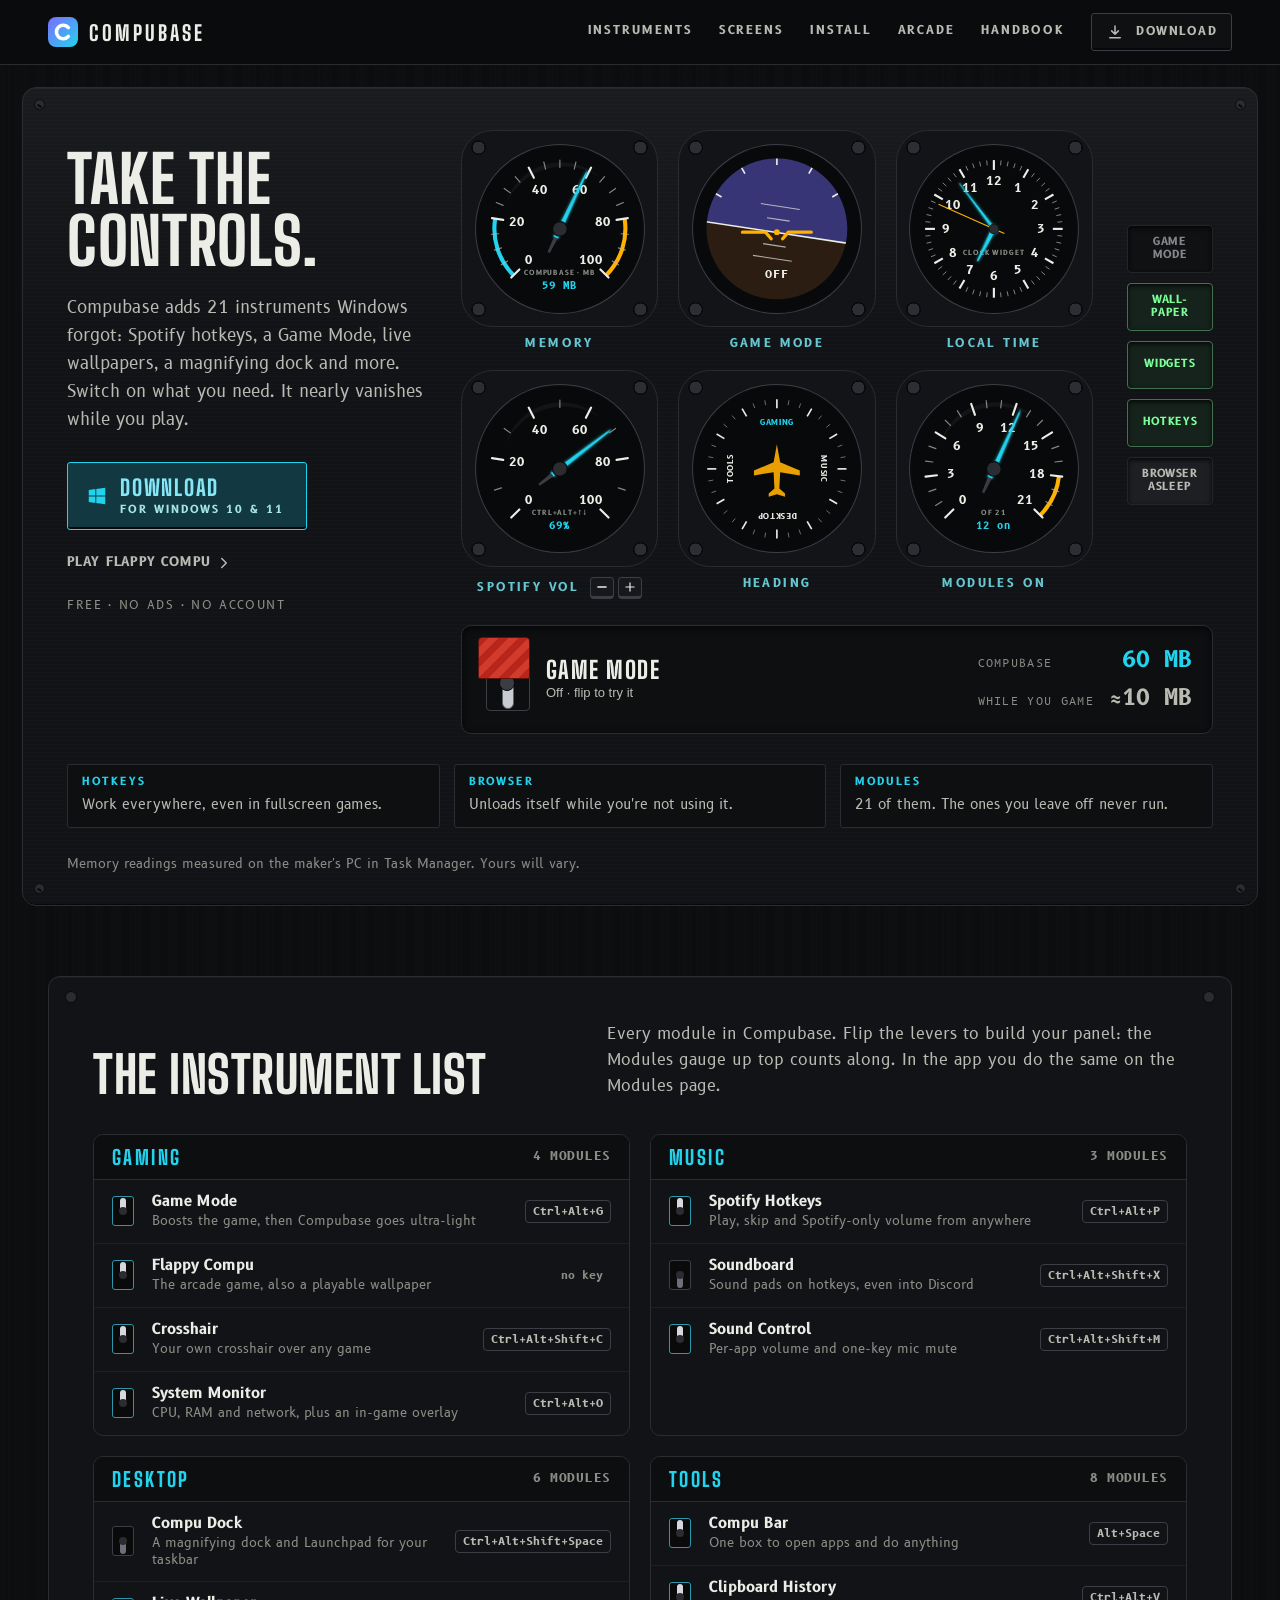
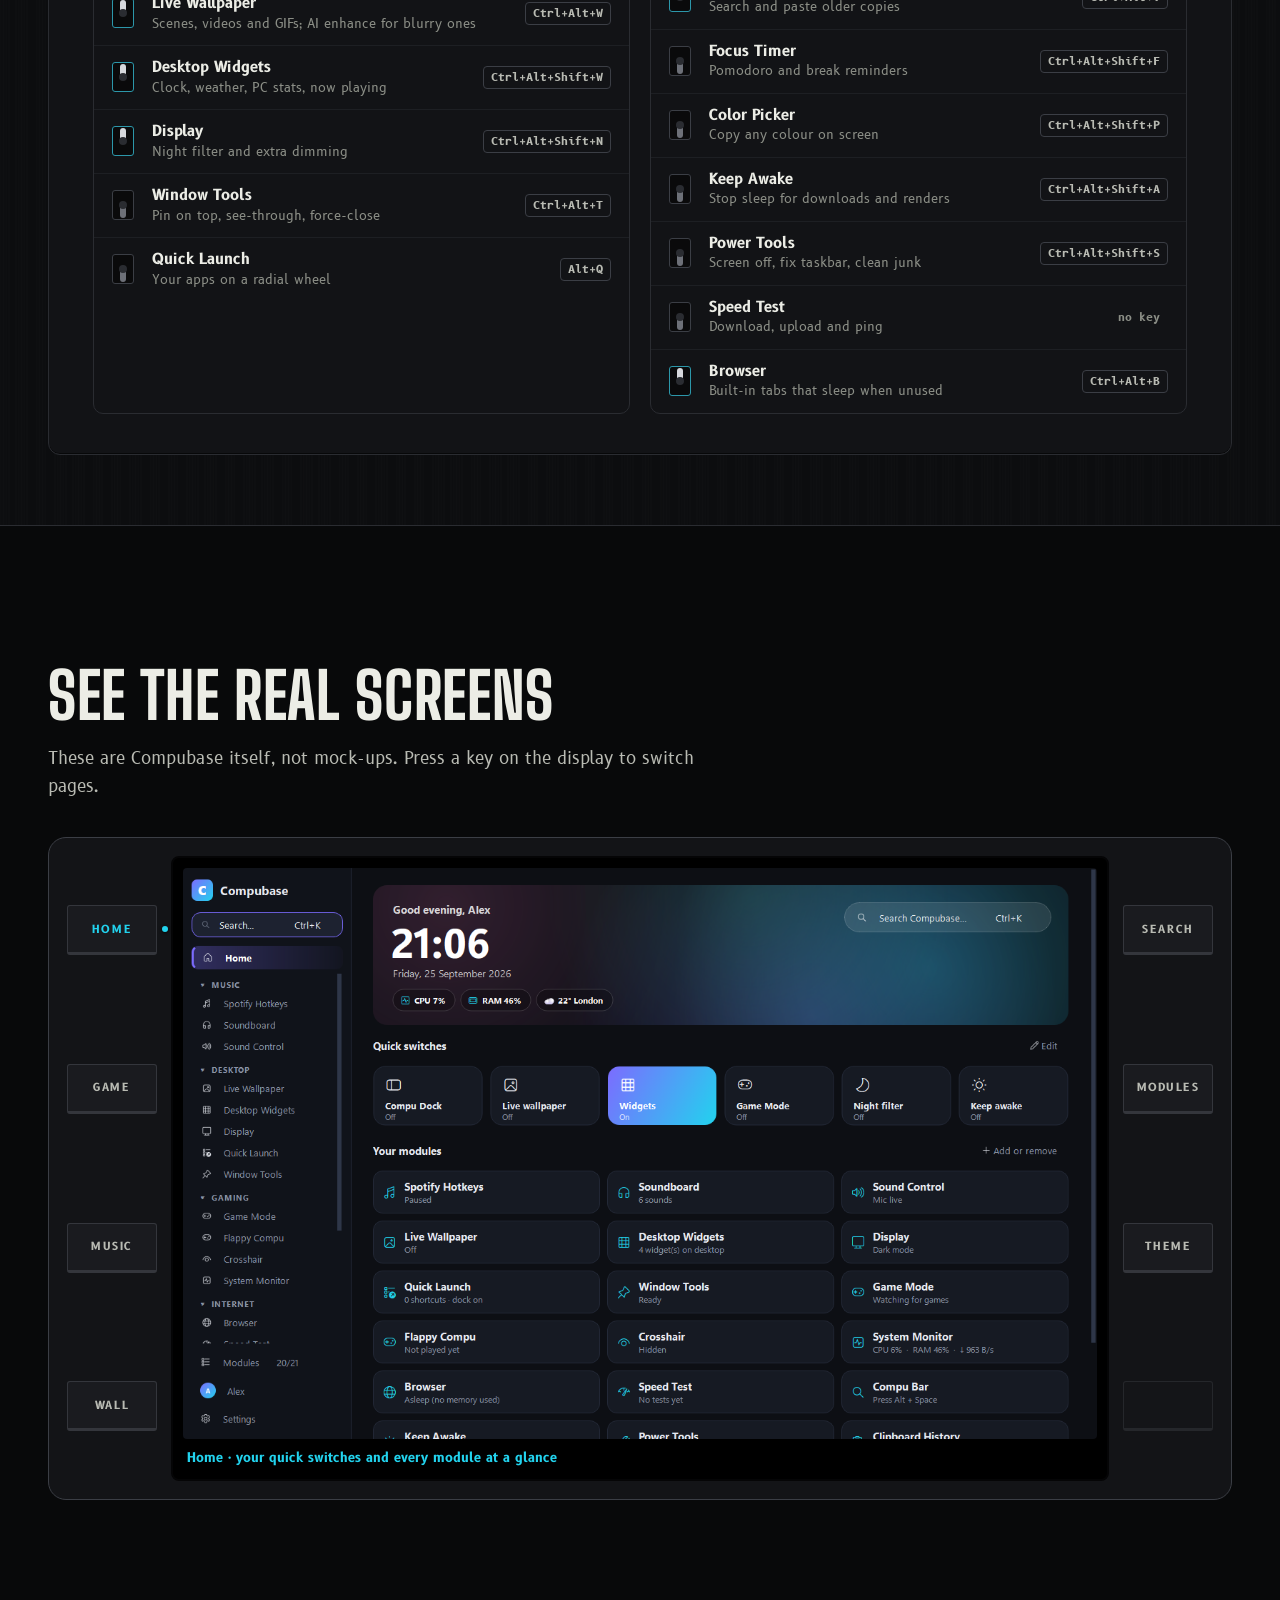
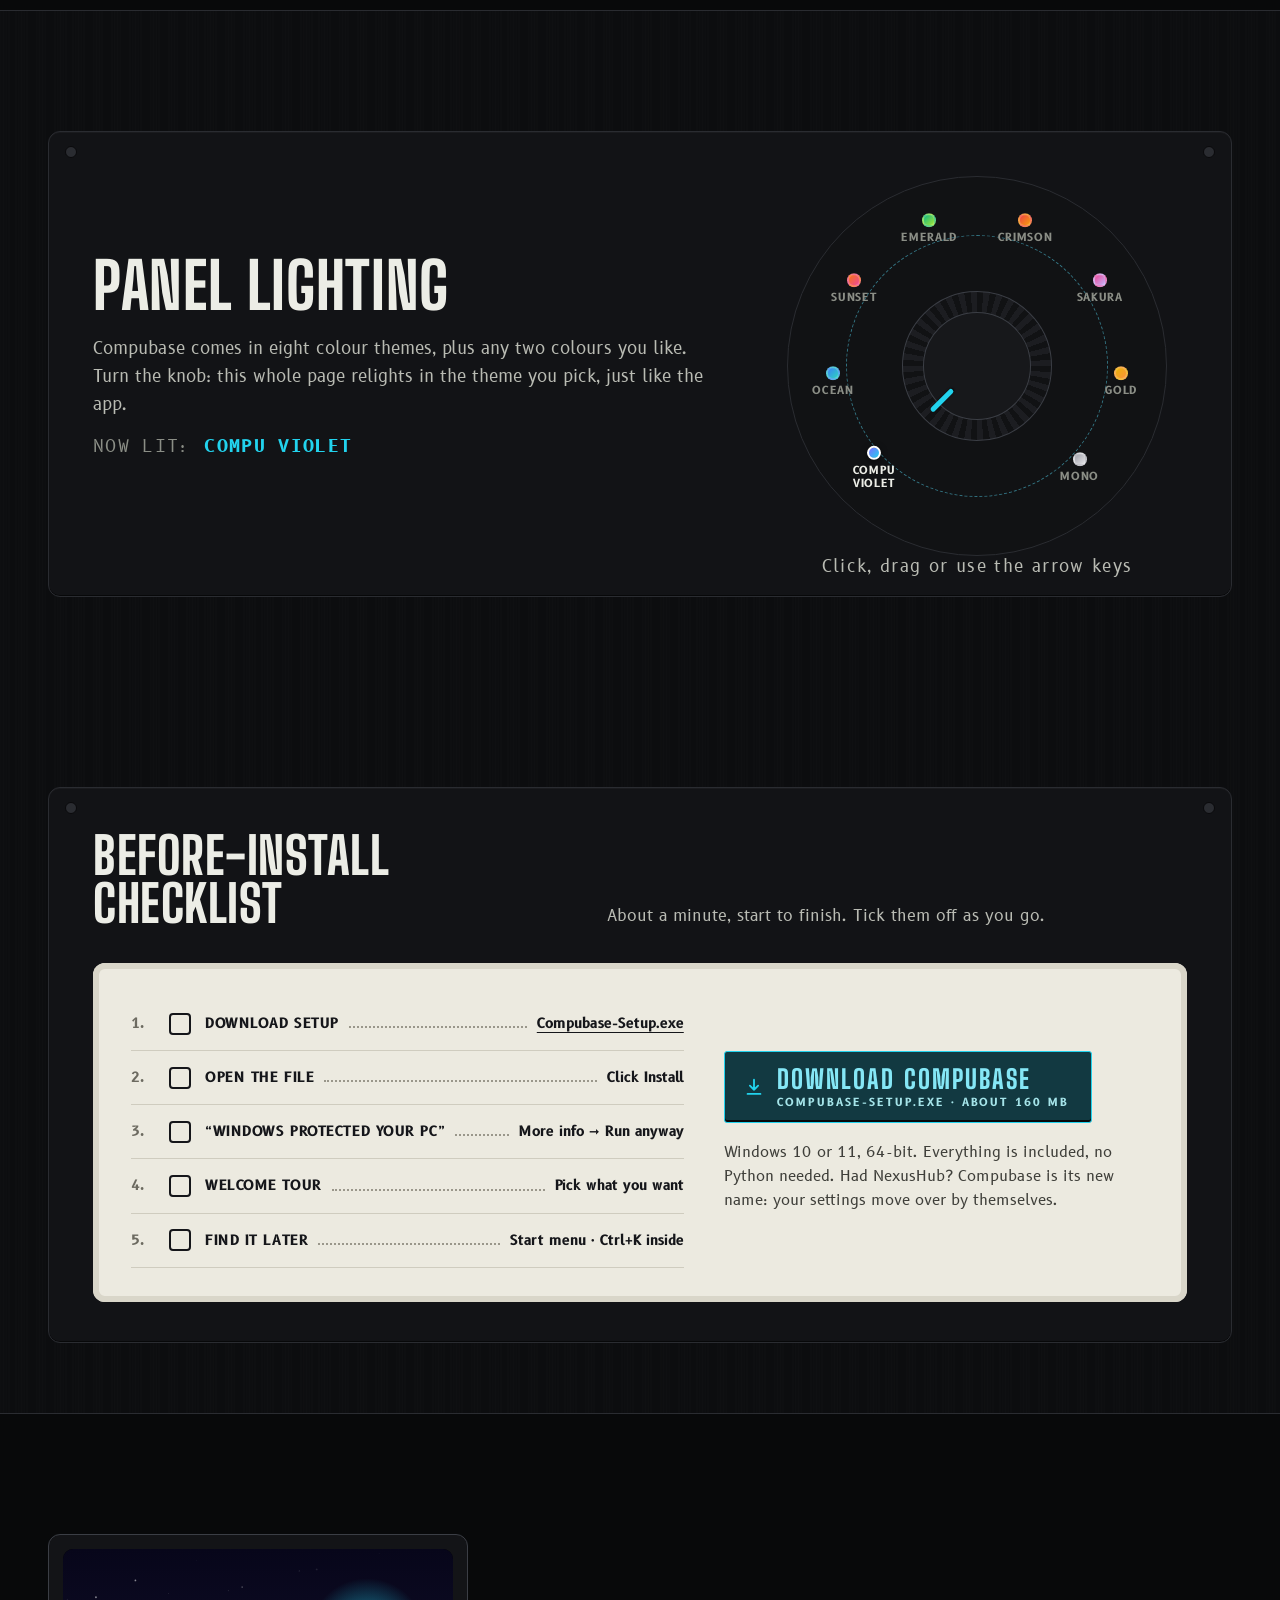
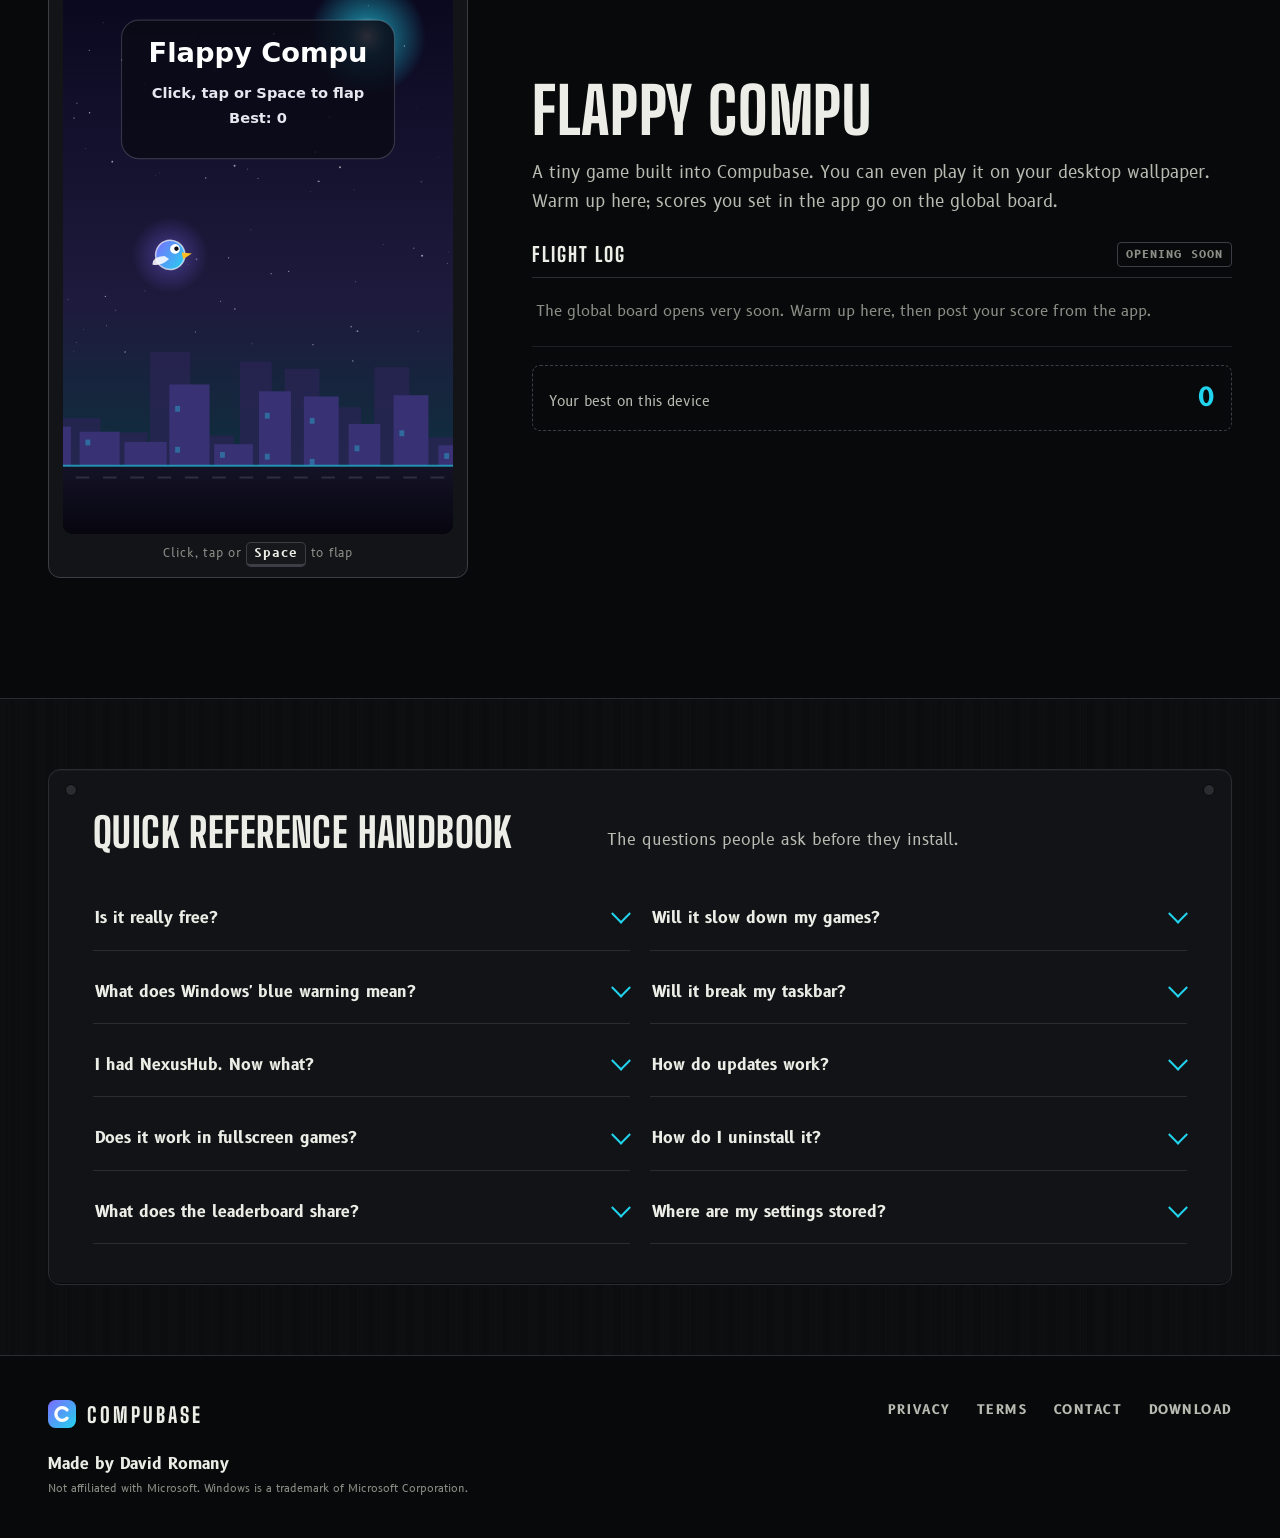
==== commit cf3dda3a: "Add files via upload" ====
--- a/docs/index.html
+++ b/docs/index.html
@@ -3,285 +3,243 @@
 <head>
   <meta charset="utf-8">
   <meta name="viewport" content="width=device-width, initial-scale=1">
-  <title>Compubase: Windows, but yours</title>
-  <meta name="description" content="Compubase is a free Windows app that adds what Windows is missing: Spotify hotkeys, a Game Mode that nearly disappears while you play, live wallpapers, a magnifying dock and 20 more tools.">
-  <meta name="theme-color" content="#f5f3ee">
-  <meta property="og:title" content="Compubase: Windows, but yours">
-  <meta property="og:description" content="Spotify hotkeys, an ultra-light Game Mode, live wallpapers, a new dock and 20 more tools for Windows. Free.">
+  <title>Compubase: take the controls of your PC</title>
+  <meta name="description" content="Compubase is a free Windows app with 21 instruments Windows forgot: Spotify hotkeys, a Game Mode that drops to about 10 MB, live wallpapers, a magnifying dock and more.">
+  <meta name="theme-color" content="#0b0c0e">
+  <meta property="og:title" content="Compubase: take the controls of your PC">
+  <meta property="og:description" content="Spotify hotkeys, an ultra-light Game Mode, live wallpapers and 18 more tools for Windows 10 and 11. Free.">
   <meta property="og:image" content="assets/home.png">
   <meta property="og:type" content="website">
   <meta name="twitter:card" content="summary_large_image">
   <link rel="icon" href="assets/logo.svg" type="image/svg+xml">
   <link rel="preconnect" href="https://fonts.googleapis.com">
   <link rel="preconnect" href="https://fonts.gstatic.com" crossorigin>
-  <link href="https://fonts.googleapis.com/css2?family=Inter:wght@400;500;600;700;800&family=Space+Grotesk:wght@500;600;700&display=swap" rel="stylesheet">
+  <link href="https://fonts.googleapis.com/css2?family=B612:wght@400;700&family=B612+Mono:wght@400;700&family=Big+Shoulders+Display:wght@600;700;800&display=swap" rel="stylesheet">
   <link rel="stylesheet" href="style.css">
 </head>
 <body>
-
-<header class="site">
-  <div class="wrap">
-    <a class="brand" href="#top"><img src="assets/logo.svg" alt="">Compubase</a>
-    <nav class="links">
-      <a href="#features">Features</a>
+<svg width="0" height="0" style="position:absolute" aria-hidden="true">
+  <defs>
+    <symbol id="i-win" viewBox="0 0 24 24"><path fill="currentColor" d="M3 5.4 10.2 4.4v7.1H3zM11.2 4.3 21 3v8.5h-9.8zM3 12.5h7.2v7.1L3 18.6zM11.2 12.5H21V21l-9.8-1.3z"/></symbol>
+    <symbol id="i-down" viewBox="0 0 24 24"><path fill="none" stroke="currentColor" stroke-width="2" stroke-linecap="round" stroke-linejoin="round" d="M12 4v11m0 0-4.5-4.5M12 15l4.5-4.5M5 19.5h14"/></symbol>
+    <symbol id="i-chev" viewBox="0 0 24 24"><path fill="none" stroke="currentColor" stroke-width="2" stroke-linecap="round" stroke-linejoin="round" d="m9 6 6 6-6 6"/></symbol>
+    <symbol id="i-check" viewBox="0 0 24 24"><path fill="none" stroke="currentColor" stroke-width="2.4" stroke-linecap="round" stroke-linejoin="round" d="m5 12.5 4.5 4.5L19 7.5"/></symbol>
+    <symbol id="i-minus" viewBox="0 0 24 24"><path fill="none" stroke="currentColor" stroke-width="2.4" stroke-linecap="round" d="M5 12h14"/></symbol>
+    <symbol id="i-plus" viewBox="0 0 24 24"><path fill="none" stroke="currentColor" stroke-width="2" stroke-linecap="round" d="M12 5v14M5 12h14"/></symbol>
+  </defs>
+</svg>
+
+<header class="bar">
+  <div class="bar-in">
+    <a class="brand" href="#top" aria-label="Compubase home"><img src="assets/logo.svg" alt="" width="30" height="30"><span>Compubase</span></a>
+    <nav class="nav" id="nav">
+      <a href="#instruments">Instruments</a>
+      <a href="#display">Screens</a>
+      <a href="#checklist">Install</a>
       <a href="#arcade">Arcade</a>
-      <a href="#get">Install</a>
-      <a href="#faq">FAQ</a>
-      <a class="btn primary small" data-download href="#get">Download</a>
+      <a href="#faq">Handbook</a>
     </nav>
-    <button id="menu-toggle" aria-label="Menu">☰</button>
+    <a class="placard small" data-download href="#checklist"><svg class="ic"><use href="#i-down"/></svg>Download</a>
+    <button class="menu" id="menu" aria-label="Open menu" aria-expanded="false"><span></span><span></span></button>
   </div>
 </header>
 
 <main id="top">
 
-  <!-- ===================== HERO ===================== -->
-  <section class="hero">
+  <!-- ============ PANEL (first viewport) ============ -->
+  <section class="panel" aria-label="Compubase instrument panel">
+    <div class="screw s-tl"></div><div class="screw s-tr"></div><div class="screw s-bl"></div><div class="screw s-br"></div>
+    <div class="panel-in">
+      <div class="pitch">
+        <h1>Take the<br>controls.</h1>
+        <p class="lede">Compubase adds 21 instruments Windows forgot: Spotify hotkeys, a Game Mode, live wallpapers,
+          a magnifying dock and more. Switch on what you need. It nearly vanishes while you play.</p>
+        <div class="actions">
+          <a class="placard lit" data-download href="#checklist"><svg class="ic"><use href="#i-win"/></svg><span class="legend"><b>Download</b><small>For Windows 10 &amp; 11</small></span></a>
+          <a class="textlink" href="#arcade">Play Flappy Compu<svg class="ic"><use href="#i-chev"/></svg></a>
+        </div>
+        <p class="fine-print">Free · no ads · no account</p>
+      </div>
+
+      <div class="six" id="six">
+        <figure class="gauge" data-gauge="memory"><div class="bezel"><svg viewBox="0 0 200 200"></svg></div><figcaption>Memory</figcaption></figure>
+        <figure class="gauge" data-gauge="horizon"><div class="bezel"><svg viewBox="0 0 200 200"></svg></div><figcaption>Game Mode</figcaption></figure>
+        <figure class="gauge" data-gauge="clock"><div class="bezel"><svg viewBox="0 0 200 200"></svg></div><figcaption>Local time</figcaption></figure>
+        <figure class="gauge" data-gauge="volume"><div class="bezel"><svg viewBox="0 0 200 200"></svg></div>
+          <figcaption>Spotify vol
+            <span class="keys"><button type="button" data-vol="-1" aria-label="Spotify volume down (Ctrl+Alt+Down)"><svg class="ic" style="width:14px;height:14px"><use href="#i-minus"/></svg></button><button type="button" data-vol="1" aria-label="Spotify volume up (Ctrl+Alt+Up)"><svg class="ic" style="width:14px;height:14px"><use href="#i-plus"/></svg></button></span>
+          </figcaption></figure>
+        <figure class="gauge" data-gauge="heading"><div class="bezel"><svg viewBox="0 0 200 200"></svg></div><figcaption>Heading</figcaption></figure>
+        <figure class="gauge" data-gauge="modules"><div class="bezel"><svg viewBox="0 0 200 200"></svg></div><figcaption>Modules on</figcaption></figure>
+      </div>
+
+      <aside class="annun" aria-label="Status lamps">
+        <span class="lamp" data-lamp="game">Game<br>mode</span>
+        <span class="lamp on green" data-lamp="wall">Wall-<br>paper</span>
+        <span class="lamp on green" data-lamp="widgets">Widgets</span>
+        <span class="lamp on green" data-lamp="hotkeys">Hotkeys</span>
+        <span class="lamp on dim" data-lamp="browser">Browser<br>asleep</span>
+      </aside>
+
+      <div class="switch-row">
+        <button class="guard" id="gm" type="button" role="switch" aria-checked="false">
+          <span class="guard-cover" aria-hidden="true"></span>
+          <span class="toggle" aria-hidden="true"><span class="lever"></span></span>
+          <span class="guard-label"><b>Game Mode</b><span id="gm-state">Off · flip to try it</span></span>
+        </button>
+        <div class="readout" aria-live="polite"><span class="ro-k">Compubase</span><span class="ro-v" id="ro-mem">60 MB</span><span class="ro-k">while you game</span><span class="ro-v dim" id="ro-game">≈10 MB</span></div>
+      </div>
+
+      <ul class="facts">
+        <li><b>Hotkeys</b>Work everywhere, even in fullscreen games.</li>
+        <li><b>Browser</b>Unloads itself while you're not using it.</li>
+        <li><b>Modules</b>21 of them. The ones you leave off never run.</li>
+      </ul>
+      <p class="measure-note">Memory readings measured on the maker's PC in Task Manager. Yours will vary.</p>
+    </div>
+  </section>
+
+  <!-- ============ INSTRUMENT LIST ============ -->
+  <section class="sec tight" id="instruments">
     <div class="wrap">
-      <span class="badge">Formerly NexusHub <b>v1.2 · free</b></span>
-      <h1>Windows, <span class="hl">but&nbsp;yours.</span></h1>
-      <p class="lead">Compubase adds the things Windows forgot: hotkeys for Spotify, a Game Mode that nearly vanishes
-        while you play, live wallpapers, a magnifying dock and 20 more handy tools. One light app.</p>
-      <div class="cta">
-        <a class="btn primary big" data-download href="#get">
-          <svg viewBox="0 0 24 24" fill="currentColor"><path d="M3 5.5 10 4.5v7H3zM11 4.4 21 3v8.5H11zM3 12.5h7v7l-7-1zM11 12.5h10V21l-10-1.4z"/></svg>
-          Download for Windows</a>
-        <a class="btn big" href="#arcade">Play the mini-game ↓</a>
-      </div>
-      <div class="meta"><span>Windows 10 &amp; 11</span><span>No ads, no account</span><span>Installs in a minute</span></div>
-
-      <div class="stage reveal">
-        <div class="screen"><img src="assets/home.png" alt="The Compubase home screen" width="1280" height="800"></div>
-        <div class="sticker s1">🎮 Game Mode ON<small>Compubase drops to ~10 MB</small></div>
-        <div class="sticker s2">⌨️ Ctrl + Alt + →<small>next song, even in-game</small></div>
-        <div class="sticker s3">🔎 Ctrl + K<small>find any setting</small></div>
-      </div>
-    </div>
-  </section>
-
-  <div class="marquee" aria-hidden="true">
-    <div class="track">
-      <span>Spotify Hotkeys</span><span>Game Mode</span><span>Live Wallpapers</span><span>Compu Dock</span><span>Flappy Compu</span>
-      <span>Soundboard</span><span>Crosshair</span><span>Clipboard History</span><span>Night Filter</span><span>Desktop Widgets</span>
-      <span>Built-in Browser</span><span>Speed Test</span><span>Focus Timer</span><span>Color Picker</span>
-      <span>Spotify Hotkeys</span><span>Game Mode</span><span>Live Wallpapers</span><span>Compu Dock</span><span>Flappy Compu</span>
-      <span>Soundboard</span><span>Crosshair</span><span>Clipboard History</span><span>Night Filter</span><span>Desktop Widgets</span>
-      <span>Built-in Browser</span><span>Speed Test</span><span>Focus Timer</span><span>Color Picker</span>
-    </div>
-  </div>
-
-  <!-- ===================== BENTO ===================== -->
-  <section id="features">
+      <div class="region">
+        <header class="split-head">
+          <h2>The instrument list</h2>
+          <p>Every module in Compubase. Flip the levers to build your panel: the Modules gauge up top counts along.
+            In the app you do the same on the Modules page.</p>
+        </header>
+        <div class="breakers" id="breakers"></div>
+      </div>
+    </div>
+  </section>
+
+  <!-- ============ MFD SCREENSHOTS ============ -->
+  <section class="sec dark loose" id="display">
+    <div class="wrap mfd-wrap">
+      <header class="sec-head">
+        <h2>See the real screens</h2>
+        <p>These are Compubase itself, not mock-ups. Press a key on the display to switch pages.</p>
+      </header>
+      <div class="mfd">
+        <div class="softkeys left">
+          <button type="button" class="sk on" data-shot="home">Home</button>
+          <button type="button" class="sk" data-shot="gamemode">Game</button>
+          <button type="button" class="sk" data-shot="spotify">Music</button>
+          <button type="button" class="sk" data-shot="wallpaper">Wall</button>
+        </div>
+        <div class="mfd-screen">
+          <img id="mfd-img" src="assets/home.png" width="1280" height="800" alt="Compubase Home: clock, quick switches and your modules">
+          <p class="mfd-cap" id="mfd-cap">Home · your quick switches and every module at a glance</p>
+        </div>
+        <div class="softkeys right">
+          <button type="button" class="sk" data-shot="search">Search</button>
+          <button type="button" class="sk" data-shot="modules">Modules</button>
+          <button type="button" class="sk" data-shot="settings">Theme</button>
+          <span class="sk blank" aria-hidden="true"></span>
+        </div>
+      </div>
+    </div>
+  </section>
+
+  <!-- ============ LIGHTING (theme picker) ============ -->
+  <section class="sec" id="lighting">
     <div class="wrap">
-      <div class="head reveal">
-        <span class="kicker">Everything, one app</span>
-        <h2>21 little superpowers.<br>Switch on the ones you want.</h2>
-        <p>Only what you turn on runs. The rest uses nothing at all.</p>
-      </div>
-      <div class="bento">
-        <div class="tile dark w4 h2 reveal">
-          <div class="emoji">🎮</div>
-          <h3>A Game Mode that gets out of the way</h3>
-          <p>Launch a game and Compubase boosts it, switches to max performance, turns Spotify down, then goes ultra-light
-            itself: its wallpaper, widgets and animations pause and it shrinks to about 10&nbsp;MB. Hotkeys keep working.</p>
-          <div class="shot"><img src="assets/gamemode.png" alt="Game Mode" loading="lazy"></div>
-        </div>
-        <div class="tile grad w2 reveal">
-          <div class="emoji">🎵</div>
-          <h3>Spotify, one key away</h3>
-          <p>Play, skip and change Spotify's own volume without leaving your game.</p>
-          <div class="keys"><span class="kbd">Ctrl</span><span class="kbd">Alt</span><span class="kbd">→</span></div>
-        </div>
-        <div class="tile tint w2 reveal">
-          <div class="big-num"><span data-count="10">0</span><small>MB</small></div>
-          <p style="margin-top:10px"><b>while you game.</b> Measured on our test PC, as Task Manager shows it.</p>
-        </div>
-        <div class="tile w3 reveal">
-          <div class="emoji">🌌</div>
-          <h3>Wallpapers that move</h3>
-          <p>Live scenes, your own videos and GIFs, or free HD ones you download inside the app. Blurry? Enhance them with AI.</p>
-          <div class="shot"><img src="assets/wallpaper.png" alt="Live wallpapers" loading="lazy"></div>
-        </div>
-        <div class="tile tint2 w3 reveal">
-          <div class="emoji">🔎</div>
-          <h3>Find anything with Ctrl + K</h3>
-          <p>Every module, setting and hotkey. Type a word and land right on it, highlighted.</p>
-          <div class="shot"><img src="assets/search.png" alt="Search" loading="lazy"></div>
-        </div>
-        <div class="tile w2 reveal"><div class="emoji">🧲</div><h3>Compu Dock</h3><p>A magnifying dock and Launchpad that can replace the taskbar. Switch back any time.</p></div>
-        <div class="tile w2 reveal"><div class="emoji">🎙️</div><h3>One-key mic mute</h3><p>Plus per-app volume and a soundboard that can play into Discord.</p></div>
-        <div class="tile w2 reveal"><div class="emoji">🎯</div><h3>Crosshair &amp; stats</h3><p>A custom crosshair and an FPS-style stats box on top of your games.</p></div>
-      </div>
-    </div>
-  </section>
-
-  <!-- ===================== STORIES ===================== -->
-  <section style="padding-top:20px">
+     <div class="region lighting">
+      <div>
+        <h2>Panel lighting</h2>
+        <p>Compubase comes in eight colour themes, plus any two colours you like. Turn the knob: this whole page
+          relights in the theme you pick, just like the app.</p>
+        <p class="theme-name">Now lit: <b id="theme-name">Compu Violet</b></p>
+      </div>
+      <div class="knob-plate">
+        <ol class="detents" id="detents" aria-hidden="true"></ol>
+        <button class="knob" id="knob" type="button" role="slider" aria-label="Panel lighting theme" aria-valuemin="0" aria-valuemax="7" aria-valuenow="0" aria-valuetext="Compu Violet"><span class="knob-mark"></span></button>
+        <p class="knob-hint">Click, drag or use the arrow keys</p>
+      </div>
+     </div>
+    </div>
+  </section>
+
+  <!-- ============ CHECKLIST ============ -->
+  <section class="sec tight" id="checklist">
+    <div class="wrap check-wrap">
+     <div class="region">
+      <header class="split-head">
+        <h2>Before-install checklist</h2>
+        <p>About a minute, start to finish. Tick them off as you go.</p>
+      </header>
+      <div class="checkcard">
+        <ol class="checklist">
+          <li><label><input type="checkbox"><span class="box"><svg class="ic"><use href="#i-check"/></svg></span><span class="item">Download setup</span><span class="lead"></span><span class="act"><a data-download href="#">Compubase-Setup.exe</a></span></label></li>
+          <li><label><input type="checkbox"><span class="box"><svg class="ic"><use href="#i-check"/></svg></span><span class="item">Open the file</span><span class="lead"></span><span class="act">Click Install</span></label></li>
+          <li><label><input type="checkbox"><span class="box"><svg class="ic"><use href="#i-check"/></svg></span><span class="item">“Windows protected your PC”</span><span class="lead"></span><span class="act">More info → Run anyway</span></label></li>
+          <li><label><input type="checkbox"><span class="box"><svg class="ic"><use href="#i-check"/></svg></span><span class="item">Welcome tour</span><span class="lead"></span><span class="act">Pick what you want</span></label></li>
+          <li><label><input type="checkbox"><span class="box"><svg class="ic"><use href="#i-check"/></svg></span><span class="item">Find it later</span><span class="lead"></span><span class="act">Start menu · Ctrl+K inside</span></label></li>
+        </ol>
+        <div class="check-foot">
+          <a class="placard lit big" data-download href="#"><svg class="ic"><use href="#i-down"/></svg><span class="legend"><b>Download Compubase</b><small>Compubase-Setup.exe · about 160 MB</small></span></a>
+          <p>Windows 10 or 11, 64-bit. Everything is included, no Python needed.
+            Had NexusHub? Compubase is its new name: your settings move over by themselves.</p>
+          <p id="thanks" class="thanks" hidden>Downloading. Open <b>Compubase-Setup.exe</b> when it finishes.</p>
+        </div>
+      </div>
+     </div>
+    </div>
+  </section>
+
+  <!-- ============ ARCADE ============ -->
+  <section class="sec dark" id="arcade">
+    <div class="wrap arcade">
+      <div class="nav-display">
+        <canvas id="flappy" tabindex="0" aria-label="Flappy Compu. Click, tap or press Space to flap."></canvas>
+        <p class="nd-foot">Click, tap or <kbd>Space</kbd> to flap</p>
+      </div>
+      <div class="log">
+        <h2>Flappy Compu</h2>
+        <p>A tiny game built into Compubase. You can even play it on your desktop wallpaper. Warm up here; scores
+          you set in the app go on the global board.</p>
+        <div class="log-head"><span>Flight log</span><span id="board-state" class="state">Loading</span></div>
+        <ol id="board"></ol>
+        <div class="best"><span>Your best on this device</span><b id="web-best">0</b></div>
+      </div>
+    </div>
+  </section>
+
+  <!-- ============ HANDBOOK (FAQ) ============ -->
+  <section class="sec tight" id="faq">
     <div class="wrap">
-      <div class="split reveal">
-        <div>
-          <span class="kicker">Music</span>
-          <h3>Your music without the alt-tab.</h3>
-          <p>Save your favourite albums and playlists to their own hotkeys, and they start on shuffle. Change
-            <em>Spotify's</em> volume so your game and friends stay the same.</p>
-          <ul class="list">
-            <li>Play / pause, skip, like, shuffle, jump 15 seconds</li>
-            <li>A song pop-up when the track changes</li>
-            <li>Works in fullscreen games</li>
-          </ul>
-        </div>
-        <div class="frame"><img src="assets/spotify.png" alt="Spotify hotkeys" loading="lazy"></div>
-      </div>
-      <div class="split flip reveal">
-        <div>
-          <span class="kicker">Made for you</span>
-          <h3>Easy from the first minute.</h3>
-          <p>A short welcome tour switches on only what you care about. Everything else is one click away on the
-            Modules page, and every module has a Reset button, so experimenting is safe.</p>
-          <ul class="list">
-            <li>Pin favourite modules to the top of the sidebar</li>
-            <li>Choose your own Home switches</li>
-            <li>Updates itself with one click, keeping your settings</li>
-          </ul>
-        </div>
-        <div class="frame"><img src="assets/modules.png" alt="The Modules page" loading="lazy"></div>
-      </div>
-    </div>
-  </section>
-
-  <!-- ===================== THEMES ===================== -->
-  <section style="padding-top:0">
-    <div class="wrap">
-      <div class="themes reveal">
-        <div>
-          <span class="kicker" style="color:#9ea0b3">Make it yours</span>
-          <h2>Pick a colour. This page changes too.</h2>
-          <p>You're looking at <b id="theme-name" style="color:#fff">Compu Violet</b>. Compubase has eight themes, or any two
-            colours you like.</p>
-          <div id="swatches"></div>
-          <div class="chips">
-            <span>5 backgrounds incl. OLED black</span><span>Text size</span><span>Spacing</span><span>Round or square corners</span>
-            <span>Icons-only sidebar</span><span>Your own app name</span><span>Dock size &amp; colour</span>
-          </div>
-        </div>
-        <div class="frame" style="box-shadow:none;border-color:#23242f"><img src="assets/settings.png" alt="Appearance settings" loading="lazy"></div>
-      </div>
-    </div>
-  </section>
-
-  <!-- ===================== ARCADE ===================== -->
-  <section id="arcade">
-    <div class="wrap">
-      <div class="head center reveal" style="text-align:center">
-        <span class="kicker">The arcade</span>
-        <h2>Flappy Compu 🐤</h2>
-        <p>A tiny game lives inside Compubase, and you can even play it on your desktop wallpaper. Warm up here, then
-          post a real score from the app.</p>
-      </div>
-      <div class="arcade">
-        <div class="cabinet reveal">
-          <canvas id="flappy" tabindex="0" aria-label="Flappy Compu. Click, tap or press Space to flap."></canvas>
-          <p class="hint">Click, tap or press <span class="kbd">Space</span></p>
-        </div>
-        <div class="board-card reveal">
-          <h3>🏆 Leaderboard <span id="board-state" class="pill">Loading</span></h3>
-          <ol id="board"></ol>
-          <div class="your-best"><span>Your best on this device</span><b id="web-best">0</b></div>
-          <p class="muted">Web scores stay in your browser. Scores you set in the app go on the global board, with the
-            nickname you choose. New birds unlock at 10, 20, 35, 50, 75 and 100 points.</p>
-          <a class="btn primary" data-download href="#get">Get Compubase and compete</a>
-        </div>
-      </div>
-    </div>
-  </section>
-
-  <!-- ===================== VS ===================== -->
-  <section style="padding-top:0">
-    <div class="wrap">
-      <div class="head reveal">
-        <span class="kicker">Before &amp; after</span>
-        <h2>Same Windows. More you.</h2>
-      </div>
-      <div class="vs reveal">
-        <div class="col">
-          <h3>Windows on its own</h3>
-          <ul>
-            <li>Alt-tab out of games to skip a song</li>
-            <li>Tune your PC by hand for every game</li>
-            <li>Static wallpaper</li>
-            <li>Hunt through menus for settings</li>
-            <li>No way to mute your mic everywhere</li>
-          </ul>
-        </div>
-        <div class="col us">
-          <h3><img src="assets/logo.svg" alt="">With Compubase</h3>
-          <ul>
-            <li>One hotkey, even in fullscreen</li>
-            <li>Game Mode switches on by itself</li>
-            <li>Live, music-reactive, even playable wallpapers</li>
-            <li>Ctrl + K finds anything</li>
-            <li>One key mutes your mic in every app</li>
-          </ul>
-        </div>
-      </div>
-    </div>
-  </section>
-
-  <!-- ===================== GET ===================== -->
-  <section id="get" style="padding-top:0">
-    <div class="wrap">
-      <div class="get reveal">
-        <h2>Get Compubase</h2>
-        <p>One small setup file with everything inside. Free, no ads, no account.</p>
-        <a class="btn light primary big" data-download href="#">
-          <svg viewBox="0 0 24 24" fill="currentColor"><path d="M3 5.5 10 4.5v7H3zM11 4.4 21 3v8.5H11zM3 12.5h7v7l-7-1zM11 12.5h10V21l-10-1.4z"/></svg>
-          Download Compubase Setup</a>
-        <p id="thanks">Thanks! Open <b>Compubase-Setup.exe</b> when the download finishes.</p>
-        <div class="req"><span>Windows 10 or 11 (64-bit)</span><span>About 160 MB</span><span>No Python needed</span></div>
-      </div>
-      <ol class="steps">
-        <li class="reveal"><h3>Download</h3><p>Click the button to get <b>Compubase-Setup.exe</b>.</p></li>
-        <li class="reveal"><h3>Install</h3><p>Open it and click <b>Install</b>. If Windows shows “Windows protected your PC”, click <b>More info</b> → <b>Run anyway</b>.</p></li>
-        <li class="reveal"><h3>Make it yours</h3><p>A quick tour switches on what you like. Later, find Compubase in the <b>Start menu</b>.</p></li>
-      </ol>
-    </div>
-  </section>
-
-  <!-- ===================== FAQ ===================== -->
-  <section id="faq" style="padding-top:0">
-    <div class="wrap">
-      <div class="head reveal"><span class="kicker">FAQ</span><h2>Good questions.</h2></div>
-      <div class="faq">
-        <details><summary>Is Compubase really free?</summary><p>Yes. No ads, no in-app purchases, no “pro” version.</p></details>
-        <details><summary>I had NexusHub. What happens?</summary><p>NexusHub is now called Compubase. Your copy offers the update by itself (or install from this page); your settings, profiles and scores move over automatically, and the old version is removed.</p></details>
-        <details><summary>What do I need?</summary><p>Just Windows 10 or 11. The setup includes everything Compubase needs, so there's no Python or anything else to install.</p></details>
-        <details><summary>Windows says “Windows protected your PC”.</summary><p>Windows shows this for new apps that aren't downloaded by many people yet. Click <b>More info</b>, then <b>Run anyway</b>.</p></details>
-        <details><summary>Will it slow down my games?</summary><p>No. Game Mode boosts your game, and Compubase itself goes ultra-light while you play, giving its memory back to Windows (about 10 MB). Hotkeys keep working.</p></details>
-        <details><summary>Will it break my taskbar?</summary><p>No. The Compu Dock only hides the Windows taskbar. Switching it off, quitting, uninstalling, or even a crash brings the normal taskbar straight back.</p></details>
-        <details><summary>How do updates work?</summary><p>Compubase checks for a new version once a day and shows an <b>Update now</b> button on Home. It updates and restarts in about a minute.</p></details>
+     <div class="region">
+      <header class="split-head qrh-head"><h2>Quick reference handbook</h2><p>The questions people ask before they install.</p></header>
+      <div class="qrh">
+        <details><summary>Is it really free?</summary><p>Yes. No ads, no in-app purchases, no “pro” version.</p></details>
+        <details><summary>Will it slow down my games?</summary><p>No. Game Mode boosts your game and Compubase itself goes ultra-light while you play: wallpaper, widgets and animations pause and it hands its memory back to Windows. Hotkeys keep working.</p></details>
+        <details><summary>What does Windows' blue warning mean?</summary><p>“Windows protected your PC” appears for new apps that few people have downloaded yet. Click <b>More info</b>, then <b>Run anyway</b>.</p></details>
+        <details><summary>Will it break my taskbar?</summary><p>No. The Compu Dock only hides the Windows taskbar. Switching the dock off, quitting, uninstalling, or even a crash brings the normal taskbar straight back.</p></details>
+        <details><summary>I had NexusHub. Now what?</summary><p>NexusHub is now Compubase. Your copy offers the update itself (or install from this page); settings, profiles and scores move over and the old version is removed.</p></details>
+        <details><summary>How do updates work?</summary><p>Compubase checks once a day and shows <b>Update now</b> on Home. It updates and restarts in about a minute, keeping your settings.</p></details>
+        <details><summary>Does it work in fullscreen games?</summary><p>Hotkeys do. The crosshair and stats overlay work in borderless and windowed modes. Check your game's rules before using overlays in ranked matches.</p></details>
         <details><summary>How do I uninstall it?</summary><p>Windows <b>Settings → Apps → Installed apps → Compubase → Uninstall</b>. You can choose to delete your settings too.</p></details>
-        <details><summary>Does it work in games?</summary><p>Yes. Hotkeys work in fullscreen games; the crosshair and stats overlay work in borderless and windowed modes. Check your game's rules before using overlays in ranked matches.</p></details>
-        <details><summary>What does the leaderboard share?</summary><p>Only the nickname you pick and your best score, and you can switch it off. Games played on this website stay on your device.</p></details>
-      </div>
+        <details><summary>What does the leaderboard share?</summary><p>Only the nickname you choose and your best score, and you can switch it off. Games on this website stay on your device.</p></details>
+        <details><summary>Where are my settings stored?</summary><p>On your PC, in your user folder. Signing in with Google is optional and only backs up your profiles to a private folder in your own Drive.</p></details>
+      </div>
+     </div>
     </div>
   </section>
 </main>
 
-<footer class="site">
-  <div class="wrap">
+<footer class="foot">
+  <div class="wrap foot-in">
     <div>
-      <a class="brand" href="#top"><img src="assets/logo.svg" alt="">Compubase</a>
-      <div class="credit">Made by <b>David Romany</b></div>
-      <span class="fine">Not affiliated with Microsoft. Windows is a trademark of Microsoft Corporation.</span>
-    </div>
-    <nav>
-      <a href="#arcade">Arcade</a>
+      <a class="brand" href="#top"><img src="assets/logo.svg" alt="" width="28" height="28"><span>Compubase</span></a>
+      <p class="credit">Made by David Romany</p>
+      <p class="tiny">Not affiliated with Microsoft. Windows is a trademark of Microsoft Corporation.</p>
+    </div>
+    <nav class="foot-nav">
       <a href="privacy.html">Privacy</a>
       <a href="terms.html">Terms</a>
       <a href="mailto:dovajova36@gmail.com">Contact</a>
+      <a data-download href="#checklist">Download</a>
     </nav>
-    <div class="big-word" aria-hidden="true">Compubase</div>
-    <div class="bottom-line">© <span id="year">2026</span> Compubase · Free for Windows 10 and 11</div>
   </div>
 </footer>
 
--- a/docs/style.css
+++ b/docs/style.css
@@ -1,279 +1,372 @@
-/* Compubase website: light, bold, bento-style. */
+/* Compubase: a night instrument panel. Matte black anodised metal, machined bezels, luminous markings. */
 :root {
-  --paper: #f5f3ee;
-  --paper-2: #ecE9e1;
-  --card: #ffffff;
-  --ink: #111114;
-  --ink-2: #3b3b44;
-  --muted: #6d6d78;
-  --line: #e2ded4;
-  --accent: #7c6cff;
-  --accent-2: #22d3ee;
-  --night: #0e0f16;
-  --grad: linear-gradient(135deg, var(--accent), var(--accent-2));
-  --r: 28px;
-  --wrap: 1180px;
-  --display: "Space Grotesk", "Inter", "Segoe UI", system-ui, sans-serif;
+  --panel: #0c0d0f;
+  --panel-2: #121316;
+  --plate: #17181b;
+  --edge: #2a2c31;
+  --edge-hi: #3b3e45;
+  --ink: #ecede6;
+  --ink-2: #b9bbb3;
+  --muted: #8b8e86;
+  --accent: #7c6cff;           /* theme colour 1 (set by the Panel lighting knob) */
+  --accent-2: #22d3ee;         /* theme colour 2: the luminous markings */
+  --amber: #ffb000;
+  --red: #ff4d3d;
+  --green: #7cff9a;
+  --display: "Big Shoulders Display", "Bahnschrift", sans-serif;
+  --text: "B612", "Segoe UI", sans-serif;
+  --mono: "B612 Mono", "Consolas", monospace;
+  --wrap: 1240px;
+  --ease: cubic-bezier(.16, 1, .3, 1);
 }
 * { box-sizing: border-box; }
-html { scroll-behavior: smooth; scroll-padding-top: 90px; }
+html { scroll-behavior: smooth; scroll-padding-top: 84px; background: var(--panel); }
 body {
-  margin: 0; background: var(--paper); color: var(--ink); line-height: 1.6; overflow-x: hidden;
-  font-family: "Inter", "Segoe UI Variable Text", "Segoe UI", system-ui, sans-serif; -webkit-font-smoothing: antialiased;
-}
+  margin: 0; color: var(--ink); font: 400 16px/1.65 var(--text); overflow-x: hidden;
+  background:
+    repeating-linear-gradient(90deg, rgba(255,255,255,.012) 0 1px, transparent 1px 3px),
+    radial-gradient(1200px 700px at 70% -10%, color-mix(in srgb, var(--accent) 9%, transparent), transparent 60%),
+    var(--panel);
+  -webkit-font-smoothing: antialiased;
+}
+::selection { background: color-mix(in srgb, var(--accent-2) 35%, transparent); color: #fff; }
+* { caret-color: var(--accent-2); scrollbar-color: var(--edge-hi) var(--panel); }
+::-webkit-scrollbar { width: 12px; }
+::-webkit-scrollbar-track { background: var(--panel); }
+::-webkit-scrollbar-thumb { background: var(--edge); border: 3px solid var(--panel); border-radius: 6px; }
+::-webkit-scrollbar-thumb:hover { background: var(--edge-hi); }
+:focus-visible { outline: 2px solid var(--accent-2); outline-offset: 3px; border-radius: 4px; }
 img { max-width: 100%; display: block; }
-a { color: var(--ink); text-decoration: underline; text-decoration-color: color-mix(in srgb, var(--accent) 60%, transparent); text-underline-offset: 3px; }
-a:hover { text-decoration-color: var(--accent); }
-h1, h2, h3 { font-family: var(--display); line-height: 1.05; letter-spacing: -0.035em; margin: 0 0 14px; font-weight: 700; }
-p { margin: 0 0 16px; }
-code { background: var(--paper-2); padding: 2px 7px; border-radius: 6px; font-size: .92em; }
-.wrap { max-width: var(--wrap); margin: 0 auto; padding: 0 24px; }
-.center { text-align: center; }
-.muted { color: var(--muted); }
-.hl { background: linear-gradient(transparent 58%, color-mix(in srgb, var(--accent) 30%, transparent) 58%); padding: 0 .08em; }
-.grad-text { background: var(--grad); -webkit-background-clip: text; background-clip: text; color: transparent; }
-
-/* ---------- buttons ---------- */
-.btn {
-  display: inline-flex; align-items: center; justify-content: center; gap: 10px; padding: 14px 24px; border-radius: 999px;
-  font-weight: 650; font-size: 15px; text-decoration: none; cursor: pointer; border: 2px solid var(--ink);
-  background: transparent; color: var(--ink); transition: transform .15s ease, box-shadow .2s ease, background .2s ease;
-}
-.btn:hover { transform: translateY(-2px); box-shadow: 4px 6px 0 var(--ink); }
-.btn.primary { background: var(--ink); color: #fff; }
-.btn.primary:hover { box-shadow: 4px 6px 0 var(--accent); }
-.btn.big { padding: 17px 30px; font-size: 17px; }
-.btn.small { padding: 9px 17px; font-size: 14px; border-width: 1.5px; }
-.btn.light { border-color: #fff; color: #fff; }
-.btn.light.primary { background: #fff; color: var(--ink); }
-.btn svg { width: 18px; height: 18px; flex: none; }
-
-/* ---------- header: a floating pill ---------- */
-header.site { position: sticky; top: 14px; z-index: 50; padding: 0 16px; }
-header.site .wrap {
-  display: flex; align-items: center; justify-content: space-between; height: 62px; max-width: 980px;
-  background: color-mix(in srgb, #fff 82%, transparent); backdrop-filter: blur(14px) saturate(150%);
-  border: 1px solid var(--line); border-radius: 999px; padding: 0 10px 0 20px; box-shadow: 0 10px 30px rgba(20, 18, 10, .06);
-}
-.brand { display: flex; align-items: center; gap: 10px; color: var(--ink); font-family: var(--display); font-weight: 700; font-size: 20px; text-decoration: none; letter-spacing: -0.02em; }
-.brand img { width: 30px; height: 30px; }
-.links { display: flex; align-items: center; gap: 24px; }
-.links a { color: var(--ink-2); font-weight: 550; font-size: 15px; text-decoration: none; }
-.links a:hover { color: var(--ink); }
-.links a.btn { color: #fff; }
-#menu-toggle { display: none; background: none; border: 0; font-size: 24px; cursor: pointer; color: var(--ink); padding: 8px 12px; }
-
-/* ---------- hero ---------- */
-.hero { padding: 76px 0 40px; text-align: center; position: relative; }
-.badge {
-  display: inline-flex; align-items: center; gap: 10px; padding: 7px 8px 7px 16px; border-radius: 999px; background: #fff;
-  border: 1px solid var(--line); font-size: 14px; font-weight: 600; margin-bottom: 26px; color: var(--ink-2);
-}
-.badge b { background: var(--ink); color: #fff; padding: 3px 10px; border-radius: 999px; font-size: 12px; }
-.hero h1 { font-size: clamp(48px, 8.4vw, 112px); max-width: 1000px; margin: 0 auto 20px; }
-.hero .lead { font-size: clamp(17px, 2vw, 21px); color: var(--ink-2); max-width: 700px; margin: 0 auto 32px; }
-.hero .cta { display: flex; gap: 12px; justify-content: center; flex-wrap: wrap; }
-.meta { display: flex; gap: 8px 22px; justify-content: center; flex-wrap: wrap; margin-top: 22px; color: var(--muted); font-size: 14px; }
-.meta span::before { content: "●"; color: var(--accent); margin-right: 8px; font-size: 9px; vertical-align: 2px; }
-
-.stage { position: relative; margin: 60px auto 0; max-width: 1080px; }
-.stage::before {
-  content: ""; position: absolute; inset: 8% -4% -6%; border-radius: 48px; z-index: -1;
-  background: var(--grad); filter: blur(60px); opacity: .35;
-}
-.screen { border-radius: 22px; overflow: hidden; border: 10px solid var(--night); background: var(--night); box-shadow: 0 40px 90px rgba(18, 14, 40, .28); }
-.sticker {
-  position: absolute; background: #fff; border: 2px solid var(--ink); border-radius: 18px; padding: 12px 16px; font-weight: 700;
-  font-size: 14px; box-shadow: 5px 6px 0 var(--ink); text-align: left; line-height: 1.3; animation: float 6s ease-in-out infinite;
-}
-.sticker small { display: block; font-weight: 500; color: var(--muted); font-size: 12px; }
-.sticker.s1 { left: -30px; top: 16%; transform: rotate(-4deg); }
-.sticker.s2 { right: -26px; top: 42%; transform: rotate(3deg); animation-delay: -2s; }
-.sticker.s3 { left: 12%; bottom: -26px; transform: rotate(2deg); animation-delay: -4s; }
-@keyframes float { 50% { translate: 0 -8px; } }
-
-/* ---------- marquee of modules ---------- */
-.marquee { overflow: hidden; border-block: 2px solid var(--ink); background: var(--ink); color: #fff; padding: 16px 0; margin-top: 90px; }
-.marquee .track { display: flex; gap: 40px; width: max-content; animation: scroll 38s linear infinite; }
-.marquee span { font-family: var(--display); font-size: 24px; font-weight: 600; white-space: nowrap; }
-.marquee span::after { content: "✦"; margin-left: 40px; color: var(--accent-2); }
-@keyframes scroll { to { transform: translateX(-50%); } }
+a { color: var(--ink); text-underline-offset: 4px; text-decoration-color: color-mix(in srgb, var(--accent-2) 60%, transparent); }
+h1, h2, h3 { font-family: var(--display); font-weight: 800; text-transform: uppercase; letter-spacing: .01em; line-height: .95; margin: 0; text-wrap: balance; }
+p { margin: 0 0 14px; }
+.ic { width: 18px; height: 18px; flex: none; }
+.wrap { max-width: var(--wrap); margin: 0 auto; padding: 0 28px; }
+
+/* ---------- placard switches: a dark square frame with a backlit legend ---------- */
+.placard {
+  display: inline-flex; align-items: center; gap: 12px; padding: 12px 18px; border-radius: 3px;
+  font: 700 13px/1 var(--text); letter-spacing: .12em; text-transform: uppercase; text-decoration: none; color: var(--ink-2);
+  background: #0f1012; border: 1px solid var(--edge-hi); box-shadow: inset 0 -2px 0 #07080a;
+  transition: color .2s var(--ease), border-color .2s var(--ease), background .2s var(--ease), transform .1s;
+}
+.placard:hover { color: var(--accent-2); border-color: color-mix(in srgb, var(--accent-2) 55%, var(--edge-hi)); }
+.placard:active { transform: translateY(1px); box-shadow: inset 0 2px 4px rgba(0,0,0,.8); background: #0b0c0e; }
+.placard .legend { display: flex; flex-direction: column; gap: 5px; text-align: left; }
+.placard .legend b { font: 800 22px/1 var(--display); letter-spacing: .08em; color: color-mix(in srgb, var(--accent-2) 55%, #fff); }
+.placard .legend small { font: 700 11px/1 var(--text); letter-spacing: .18em; color: color-mix(in srgb, var(--accent-2) 35%, var(--ink)); }
+.placard.lit { padding: 14px 22px 14px 18px; border: 1px solid var(--accent-2); background: color-mix(in srgb, var(--accent-2) 22%, #0d0e10); color: var(--accent-2); }
+.placard.lit .ic { width: 22px; height: 22px; color: var(--accent-2); }
+.placard.lit:hover { background: color-mix(in srgb, var(--accent-2) 32%, #0d0e10); }
+.placard.lit:hover .legend b { color: color-mix(in srgb, var(--accent-2) 70%, #fff); }
+.placard.small { padding: 9px 14px; font-size: 12px; }
+.placard.big .legend b { font-size: 26px; }
+.textlink { display: inline-flex; align-items: center; gap: 4px; font-weight: 700; letter-spacing: .06em; text-transform: uppercase; font-size: 13px; color: var(--ink-2); text-decoration: none; }
+.textlink:hover { color: var(--accent-2); }
+kbd { font: 700 12px var(--mono); padding: 2px 7px; border: 1px solid var(--edge-hi); border-bottom-width: 3px; border-radius: 5px; background: var(--plate); color: var(--ink); }
+
+/* ---------- top bar ---------- */
+.bar { position: sticky; top: 0; z-index: 40; background: rgba(10, 11, 13, .92); backdrop-filter: blur(8px); border-bottom: 1px solid var(--edge); }
+.bar-in { max-width: var(--wrap); margin: 0 auto; padding: 0 28px; height: 64px; display: flex; align-items: center; gap: 28px; }
+.brand { display: inline-flex; align-items: center; gap: 11px; text-decoration: none; font: 800 21px/1 var(--display); letter-spacing: .14em; text-transform: uppercase; color: var(--ink); }
+.nav { display: flex; gap: 26px; margin-left: auto; }
+.nav a { font-size: 12px; font-weight: 700; letter-spacing: .16em; text-transform: uppercase; color: var(--ink-2); text-decoration: none; padding: 6px 0; border-bottom: 2px solid transparent; }
+.nav a:hover { color: var(--ink); border-bottom-color: var(--accent-2); }
+.menu { display: none; width: 42px; height: 42px; background: none; border: 1px solid var(--edge-hi); border-radius: 6px; cursor: pointer; padding: 0 10px; }
+.menu span { display: block; height: 2px; background: var(--ink); margin: 6px 0; transition: transform .25s var(--ease); }
+
+/* ---------- the panel ---------- */
+.panel {
+  position: relative; max-width: 1400px; margin: 22px auto 0; padding: 0 22px;
+}
+.panel-in {
+  position: relative; border-radius: 14px; padding: 42px 44px 30px;
+  background:
+    linear-gradient(180deg, rgba(255,255,255,.035), transparent 30%),
+    repeating-linear-gradient(0deg, rgba(255,255,255,.012) 0 1px, transparent 1px 4px),
+    var(--panel-2);
+  border: 1px solid var(--edge);
+  box-shadow: inset 0 1px 0 rgba(255,255,255,.04), inset 0 -1px 0 rgba(0,0,0,.6);
+  display: grid; grid-template-columns: minmax(290px, 360px) 1fr 86px; grid-template-areas: "pitch six annun" "pitch switch switch" "facts facts facts" "note note note";
+  gap: 26px 34px; align-items: center;
+}
+.screw { position: absolute; z-index: 2; width: 11px; height: 11px; border-radius: 50%; background: #2a2c31; border: 1px solid #0a0a0c; }
+.screw::after { content: ""; position: absolute; left: 2px; right: 2px; top: 5px; height: 2px; background: #0a0a0c; transform: rotate(35deg); border-radius: 1px; }
+.s-tl { top: 12px; left: 34px; } .s-tr { top: 12px; right: 34px; } .s-bl { bottom: 12px; left: 34px; } .s-br { bottom: 12px; right: 34px; }
+
+.pitch { grid-area: pitch; align-self: start; padding-top: 18px; }
+.pitch h1 { font-size: clamp(52px, 5.1vw, 84px); color: var(--ink); }
+.lede { color: var(--ink-2); font-size: 17px; margin: 22px 0 28px; max-width: 34ch; }
+.actions { display: flex; align-items: center; gap: 22px; flex-wrap: wrap; }
+.fine-print { margin-top: 22px; font-size: 12px; letter-spacing: .14em; text-transform: uppercase; color: var(--muted); }
+
+.six { grid-area: six; display: grid; grid-template-columns: repeat(3, 1fr); gap: 18px 20px; }
+.gauge { margin: 0; text-align: center; }
+.bezel {
+  aspect-ratio: 1; border-radius: 16%; padding: 8%; position: relative; background-color: #131417; border: 1px solid var(--edge);
+  background-image:
+    radial-gradient(circle at 8.5% 8.5%, #2c2e34 0 2.3%, #0a0a0c 2.4% 2.9%, transparent 3%),
+    radial-gradient(circle at 91.5% 8.5%, #2c2e34 0 2.3%, #0a0a0c 2.4% 2.9%, transparent 3%),
+    radial-gradient(circle at 8.5% 91.5%, #2c2e34 0 2.3%, #0a0a0c 2.4% 2.9%, transparent 3%),
+    radial-gradient(circle at 91.5% 91.5%, #2c2e34 0 2.3%, #0a0a0c 2.4% 2.9%, transparent 3%);
+}
+.bezel svg { width: 100%; height: 100%; display: block; border-radius: 50%; background: #08090a; box-shadow: 0 0 0 2px #0a0a0c, 0 0 0 3px var(--edge-hi); overflow: visible; }
+.glare { fill: #fff; opacity: .045; pointer-events: none; }
+.gauge figcaption { margin-top: 10px; font: 700 12px/1.2 var(--text); letter-spacing: .2em; text-transform: uppercase; color: color-mix(in srgb, var(--accent-2) 55%, var(--ink-2)); display: flex; align-items: center; justify-content: center; gap: 10px; }
+.keys { display: inline-flex; gap: 4px; }
+.keys button { width: 24px; height: 22px; display: grid; place-items: center; color: var(--ink); background: var(--plate); border: 1px solid var(--edge-hi); border-bottom-width: 3px; border-radius: 4px; cursor: pointer; padding: 0; }
+.keys button:active { border-bottom-width: 1px; transform: translateY(2px); }
+
+/* svg dial parts (drawn by site.js) */
+.tick { stroke: var(--ink); }
+.tick.minor { stroke: var(--ink-2); opacity: .7; }
+.num { fill: var(--ink); font: 700 15px var(--text); }
+.face-label { fill: var(--muted); font: 700 8.5px var(--text); letter-spacing: .12em; text-transform: uppercase; }
+.face-value { fill: var(--accent-2); font: 700 12px var(--mono); }
+.needle { fill: var(--accent-2); filter: drop-shadow(0 0 2px color-mix(in srgb, var(--accent-2) 80%, transparent)); }
+.hub { fill: #2a2c31; stroke: #0a0a0b; }
+.band-amber { stroke: var(--amber); } .band-red { stroke: var(--red); } .band-glow { stroke: var(--accent-2); }
+.lumi { fill: var(--accent-2); }
+.hz-sky { fill: color-mix(in srgb, var(--accent) 38%, #0c1422); } .hz-ground { fill: #2b1d12; }
+.hz-line { stroke: var(--ink); }
+.hz-plane { stroke: var(--amber); fill: none; }
+.hz-text { font: 700 13px var(--mono); fill: var(--ink); letter-spacing: .1em; }
+.hd-label { font: 700 10px var(--text); fill: var(--ink); letter-spacing: .08em; cursor: pointer; }
+.hd-label:hover, .hd-label.on { fill: var(--accent-2); }
+
+/* annunciator lamps */
+.annun { grid-area: annun; align-self: stretch; display: flex; flex-direction: column; gap: 10px; justify-content: center; }
+.lamp {
+  display: grid; place-items: center; text-align: center; min-height: 48px; padding: 6px 4px; border-radius: 4px;
+  font: 700 11px/1.15 var(--text); letter-spacing: .06em; text-transform: uppercase; color: #85878c;
+  background: #101113; border: 1px solid #222428; box-shadow: inset 0 2px 5px rgba(0,0,0,.8);
+  transition: color .35s var(--ease), background .35s var(--ease), box-shadow .35s var(--ease);
+}
+.lamp.on.green { color: var(--green); background: color-mix(in srgb, var(--green) 9%, #0c0d0f); border-color: color-mix(in srgb, var(--green) 35%, #222428); }
+.lamp.on.amber { color: #1d1300; background: var(--amber); border-color: #7a5400; }
+.lamp.on.dim { color: var(--ink-2); background: #1d1f23; }
+
+/* guarded switch + readout */
+.switch-row { grid-area: switch; display: flex; align-items: center; justify-content: space-between; gap: 24px; flex-wrap: wrap; padding: 16px 20px; border-radius: 10px; background: #0e0f11; border: 1px solid var(--edge); box-shadow: inset 0 2px 8px rgba(0,0,0,.7); }
+.guard { display: flex; align-items: center; gap: 16px; background: none; border: 0; color: var(--ink); cursor: pointer; padding: 4px; text-align: left; position: relative; }
+.toggle { position: relative; width: 44px; height: 64px; border-radius: 4px; background: #0d0e10; border: 1px solid var(--edge-hi); }
+.lever { position: absolute; left: 50%; bottom: 50%; width: 12px; height: 30px; margin-left: -6px; border-radius: 6px 6px 3px 3px; background: #c9ccd1; border: 1px solid #5d6068; transform-origin: 50% 100%; transform: rotate(180deg); transition: transform .45s var(--ease); }
+.lever::after { content: ""; position: absolute; left: 50%; bottom: -5px; width: 14px; height: 14px; margin-left: -7px; border-radius: 50%; background: #3a3d43; border: 1px solid #0a0a0c; }
+.guard[aria-checked="true"] .lever { transform: rotate(0deg); }
+.guard-cover { position: absolute; left: 0; top: -6px; width: 52px; height: 42px; border-radius: 4px 4px 2px 2px; background: repeating-linear-gradient(135deg, #b8261b 0 7px, #d23a2c 7px 14px); border: 1px solid #5e140e; transform-origin: 50% 0; transform: perspective(200px) rotateX(0deg); transition: transform .5s var(--ease); z-index: 2; margin-left: -4px; }
+.guard:hover .guard-cover, .guard[aria-checked="true"] .guard-cover { transform: perspective(200px) rotateX(-72deg); }
+.guard-label { display: flex; flex-direction: column; gap: 3px; }
+.guard-label b { font: 800 24px/1 var(--display); letter-spacing: .06em; text-transform: uppercase; }
+.guard-label span { font-size: 13px; color: var(--ink-2); }
+.guard[aria-checked="true"] .guard-label span { color: var(--amber); }
+.readout { display: grid; grid-template-columns: auto auto; gap: 2px 14px; align-items: baseline; font-family: var(--mono); }
+.ro-k { font-size: 11px; letter-spacing: .12em; text-transform: uppercase; color: var(--muted); }
+.ro-v { font-size: 22px; font-weight: 700; color: var(--accent-2); text-align: right; font-variant-numeric: tabular-nums; }
+.ro-v.dim { color: var(--ink-2); }
+
+.facts { grid-area: facts; list-style: none; margin: 4px 0 0; padding: 0; display: grid; grid-template-columns: repeat(3, 1fr); gap: 14px; }
+.facts li { color: var(--ink-2); font-size: 13.5px; padding: 11px 14px; border: 1px solid var(--edge); border-radius: 3px; background: #0e0f11; }
+.facts b { display: block; font: 700 11px/1 var(--text); letter-spacing: .18em; text-transform: uppercase; color: var(--accent-2); margin-bottom: 7px; }
+.measure-note { grid-area: note; margin: 0; font-size: 12.5px; color: var(--muted); }
 
 /* ---------- sections ---------- */
-section { padding: 110px 0; }
-.head { max-width: 760px; margin-bottom: 48px; }
-.head.center { margin-left: auto; margin-right: auto; }
-.head h2 { font-size: clamp(36px, 5vw, 64px); }
-.head p { font-size: 19px; color: var(--ink-2); }
-.kicker { display: inline-block; font-weight: 700; font-size: 13px; letter-spacing: .14em; text-transform: uppercase; color: var(--muted); margin-bottom: 16px; }
-.kicker::before { content: ""; display: inline-block; width: 22px; height: 2px; background: var(--accent); margin-right: 10px; vertical-align: 4px; }
-
-.reveal { opacity: 0; transform: translateY(24px); transition: opacity .7s ease, transform .7s ease; }
-.reveal.in { opacity: 1; transform: none; }
-
-/* ---------- bento ---------- */
-.bento { display: grid; grid-template-columns: repeat(6, 1fr); grid-auto-rows: minmax(180px, auto); gap: 16px; }
-.tile {
-  background: var(--card); border: 1px solid var(--line); border-radius: var(--r); padding: 28px; position: relative; overflow: hidden;
-  display: flex; flex-direction: column;
-}
-.tile h3 { font-size: 26px; }
-.tile p { color: var(--ink-2); margin: 0; }
-.tile .emoji { font-size: 34px; margin-bottom: 14px; }
-.tile.w2 { grid-column: span 2; } .tile.w3 { grid-column: span 3; } .tile.w4 { grid-column: span 4; } .tile.h2 { grid-row: span 2; }
-.tile.dark { background: var(--night); color: #fff; border-color: var(--night); }
-.tile.dark p { color: #b7b9c9; }
-.tile.tint { background: color-mix(in srgb, var(--accent) 14%, #fff); border-color: color-mix(in srgb, var(--accent) 25%, var(--line)); }
-.tile.tint2 { background: color-mix(in srgb, var(--accent-2) 16%, #fff); border-color: color-mix(in srgb, var(--accent-2) 30%, var(--line)); }
-.tile.grad { background: var(--grad); color: #fff; border: 0; }
-.tile.grad p { color: rgba(255, 255, 255, .88); }
-.tile .shot { margin-top: auto; padding-top: 22px; }
-.tile .shot img { border-radius: 14px; border: 6px solid var(--night); box-shadow: 0 20px 40px rgba(0,0,0,.18); }
-.tile .big-num { font-family: var(--display); font-size: 84px; font-weight: 700; line-height: 1; letter-spacing: -0.05em; }
-.tile .big-num small { font-size: 30px; margin-left: 4px; }
-.keys { display: flex; gap: 8px; flex-wrap: wrap; margin-top: auto; padding-top: 18px; }
-.kbd {
-  display: inline-block; padding: 4px 11px; border-radius: 9px; border: 1.5px solid currentColor; border-bottom-width: 4px;
-  font-size: 14px; font-weight: 700; font-family: var(--display); background: rgba(255,255,255,.08);
-}
-
-/* ---------- split rows ---------- */
-.split { display: grid; grid-template-columns: 1fr 1fr; gap: 70px; align-items: center; }
-.split + .split { margin-top: 110px; }
-.split.flip > :first-child { order: 2; }
-.split h3 { font-size: clamp(32px, 3.8vw, 48px); }
-.split p { font-size: 18px; color: var(--ink-2); }
-.list { list-style: none; padding: 0; margin: 22px 0 0; display: grid; gap: 14px; }
-.list li { display: flex; gap: 14px; align-items: flex-start; font-size: 16.5px; }
-.list li::before { content: "→"; font-weight: 800; color: var(--accent); flex: none; }
-.frame { border-radius: 22px; overflow: hidden; border: 8px solid var(--night); background: var(--night); box-shadow: 12px 14px 0 color-mix(in srgb, var(--accent) 40%, transparent); }
-
-/* ---------- theme strip ---------- */
-.themes { background: var(--night); color: #fff; border-radius: 40px; padding: 70px 56px; display: grid; grid-template-columns: 1.1fr 1fr; gap: 50px; align-items: center; }
-.themes h2 { font-size: clamp(34px, 4.4vw, 56px); }
-.themes p { color: #b7b9c9; font-size: 18px; }
-#swatches { display: grid; grid-template-columns: repeat(4, 1fr); gap: 12px; margin-top: 26px; }
-.swatch { height: 62px; border-radius: 18px; border: 2px solid rgba(255,255,255,.12); cursor: pointer; transition: transform .15s ease; }
-.swatch:hover { transform: translateY(-3px) rotate(-2deg); }
-.swatch.on { border: 3px solid #fff; box-shadow: 0 0 0 5px color-mix(in srgb, var(--accent) 50%, transparent); }
-.chips { display: flex; flex-wrap: wrap; gap: 8px; margin-top: 24px; }
-.chips span { padding: 7px 13px; border-radius: 999px; border: 1px solid rgba(255,255,255,.18); font-size: 14px; color: #dfe0ea; }
-
-/* ---------- arcade ---------- */
-.arcade { display: grid; grid-template-columns: 420px 1fr; gap: 40px; align-items: start; }
-.cabinet { background: var(--night); border-radius: 32px; padding: 16px 16px 12px; box-shadow: 10px 12px 0 var(--ink); border: 2px solid var(--ink); }
-#flappy { width: 100%; aspect-ratio: 2 / 3; border-radius: 18px; display: block; cursor: pointer; outline: none; touch-action: none; }
-#flappy:focus-visible { box-shadow: 0 0 0 3px var(--accent-2); }
-.cabinet .hint { color: #9ea0b3; text-align: center; font-size: 13px; margin: 10px 0 0; }
-.cabinet .kbd { font-size: 12px; padding: 2px 8px; }
-.board-card { background: var(--card); border: 2px solid var(--ink); border-radius: 32px; padding: 30px; }
-.board-card h3 { font-size: 32px; display: flex; gap: 14px; align-items: center; flex-wrap: wrap; }
-.pill { font-family: "Inter", sans-serif; font-size: 12px; font-weight: 700; padding: 5px 12px; border-radius: 999px; background: var(--paper-2); color: var(--muted); letter-spacing: 0; }
-.pill.live { background: #d9f7e8; color: #0b8a50; }
-.pill.live::before { content: ""; display: inline-block; width: 7px; height: 7px; border-radius: 50%; background: #10b981; margin-right: 6px; animation: blink 1.4s infinite; }
-@keyframes blink { 50% { opacity: .25; } }
-#board { list-style: none; margin: 20px 0; padding: 0; display: grid; gap: 8px; }
-#board li { display: grid; grid-template-columns: 44px 1fr auto; align-items: center; padding: 12px 16px; border-radius: 16px; background: var(--paper); font-weight: 600; }
-#board li:first-child { background: color-mix(in srgb, var(--accent) 18%, #fff); }
-#board li.empty { display: block; color: var(--muted); font-weight: 500; text-align: center; padding: 28px 18px; line-height: 1.7; }
-#board .pos { font-size: 20px; text-align: center; }
-#board .rank { color: var(--muted); font-size: 15px; }
-#board .score { font-family: var(--display); font-size: 20px; font-weight: 700; }
-.your-best { display: flex; justify-content: space-between; align-items: center; padding: 16px 20px; border-radius: 16px; border: 2px dashed var(--line); color: var(--muted); margin-bottom: 18px; }
-.your-best b { font-family: var(--display); color: var(--ink); font-size: 26px; }
-
-/* ---------- vs table ---------- */
-.vs { display: grid; grid-template-columns: 1fr 1fr; gap: 16px; }
-.vs .col { border-radius: var(--r); padding: 30px; border: 1px solid var(--line); background: var(--card); }
-.vs .col.us { background: var(--night); color: #fff; border-color: var(--night); }
-.vs h3 { font-size: 26px; display: flex; align-items: center; gap: 10px; }
-.vs h3 img { width: 30px; height: 30px; }
-.vs ul { list-style: none; margin: 16px 0 0; padding: 0; display: grid; gap: 12px; }
-.vs li { display: flex; gap: 12px; font-size: 16px; }
-.vs .col:not(.us) li::before { content: "✕"; color: #b9b5aa; font-weight: 800; }
-.vs .col.us li::before { content: "✓"; color: var(--accent-2); font-weight: 800; }
-.vs .col:not(.us) li { color: var(--muted); }
-
-/* ---------- download ---------- */
-.get { background: var(--grad); border-radius: 44px; padding: 80px 40px; color: #fff; text-align: center; position: relative; overflow: hidden; }
-.get h2 { font-size: clamp(40px, 6vw, 84px); }
-.get p { font-size: 19px; color: rgba(255,255,255,.9); max-width: 620px; margin: 0 auto 30px; }
-.get .req { display: flex; gap: 10px; justify-content: center; flex-wrap: wrap; margin-top: 26px; }
-.get .req span { padding: 7px 14px; border-radius: 999px; background: rgba(255,255,255,.18); font-size: 14px; font-weight: 600; }
-#thanks { display: none; margin-top: 18px; font-weight: 700; }
-#thanks.show { display: block; }
-.steps { list-style: none; counter-reset: s; padding: 0; margin: 40px 0 0; display: grid; grid-template-columns: repeat(3, 1fr); gap: 16px; }
-.steps li { counter-increment: s; background: var(--card); border: 1px solid var(--line); border-radius: var(--r); padding: 28px; }
-.steps li::before { content: counter(s, decimal-leading-zero); font-family: var(--display); font-weight: 700; font-size: 42px; color: var(--accent); display: block; line-height: 1; margin-bottom: 14px; }
-.steps h3 { font-size: 22px; margin-bottom: 6px; }
-.steps p { color: var(--ink-2); margin: 0; }
-
-/* ---------- faq ---------- */
-.faq { display: grid; grid-template-columns: 1fr 1fr; gap: 12px; }
-details { background: var(--card); border: 1px solid var(--line); border-radius: 20px; padding: 20px 24px; align-self: start; }
-details[open] { border-color: var(--ink); }
-summary { cursor: pointer; font-weight: 700; list-style: none; display: flex; justify-content: space-between; gap: 18px; font-size: 16.5px; }
-summary::-webkit-details-marker { display: none; }
-summary::after { content: "+"; font-family: var(--display); font-size: 24px; line-height: 1; transition: transform .2s ease; }
-details[open] summary::after { transform: rotate(45deg); }
-details p { color: var(--ink-2); margin: 12px 0 0; }
-
-/* ---------- footer ---------- */
-footer.site { background: var(--night); color: #c9cad6; margin-top: 20px; padding: 60px 0 36px; }
-footer.site .wrap { display: grid; grid-template-columns: 1.4fr 1fr; gap: 30px; align-items: start; }
-footer.site .brand { color: #fff; font-size: 24px; }
-footer.site nav { display: flex; gap: 22px; flex-wrap: wrap; justify-content: flex-end; }
-footer.site a { color: #c9cad6; text-decoration: none; }
-footer.site a:hover { color: #fff; }
-.credit { margin-top: 14px; font-size: 15px; color: #fff; }
-.credit b { font-family: var(--display); }
-.fine { display: block; margin-top: 4px; font-size: 11px; color: #7d7f92; }
-.bottom-line { grid-column: 1 / -1; border-top: 1px solid rgba(255,255,255,.1); padding-top: 22px; font-size: 13px; color: #7d7f92; }
-.big-word { font-family: var(--display); font-weight: 700; font-size: clamp(60px, 15vw, 210px); letter-spacing: -0.06em; line-height: 1; padding-bottom: 10px;
-  color: transparent; -webkit-text-stroke: 1.5px rgba(255,255,255,.14); margin-top: 26px; grid-column: 1 / -1; user-select: none; }
-
-/* ---------- legal pages ---------- */
-main.legal { max-width: 820px; margin: 0 auto; padding: 70px 24px 40px; }
-main.legal h1 { font-size: clamp(40px, 6vw, 64px); }
-main.legal h2 { font-size: 26px; margin-top: 44px; }
-main.legal h3 { font-size: 19px; margin-top: 26px; }
-main.legal p, main.legal li { color: var(--ink-2); }
-main.legal .updated { color: var(--muted); }
-main.legal .summary { background: var(--card); border: 2px solid var(--ink); border-radius: 22px; padding: 22px 26px; margin: 28px 0; box-shadow: 6px 7px 0 var(--accent); }
+.sec { padding: 120px 0; }
+.sec.dark { background: #08090a; border-block: 1px solid var(--edge); }
+.sec-head { max-width: 760px; margin-bottom: 44px; }
+.sec-head h2, .lighting h2, .log h2 { font-size: clamp(40px, 5vw, 72px); margin-bottom: 18px; }
+.sec-head p, .lighting p, .log > p { color: var(--ink-2); font-size: 17px; max-width: 62ch; }
+
+/* instrument list: circuit-breaker rows */
+.breakers { display: grid; grid-template-columns: repeat(2, 1fr); gap: 20px; }
+.bank { border: 1px solid var(--edge); border-radius: 10px; background: var(--panel-2); overflow: hidden; }
+.bank-head { display: flex; justify-content: space-between; align-items: center; padding: 12px 18px; background: #0d0e10; border-bottom: 1px solid var(--edge); font: 800 20px/1 var(--display); letter-spacing: .12em; text-transform: uppercase; color: var(--accent-2); }
+.bank-head span { font: 700 12px var(--mono); color: var(--muted); letter-spacing: .06em; }
+.brk { display: grid; grid-template-columns: 26px 1fr auto; gap: 14px; align-items: center; padding: 13px 18px; border-bottom: 1px solid #1d1f23; cursor: pointer; }
+.brk:last-child { border-bottom: 0; }
+.brk:hover { background: #15161a; }
+.brk input { position: absolute; opacity: 0; pointer-events: none; }
+.brk .sw { width: 22px; height: 30px; border-radius: 3px; background: #0a0a0b; border: 1px solid var(--edge-hi); position: relative; }
+.brk .sw::after { content: ""; position: absolute; left: 50%; bottom: 50%; width: 6px; height: 13px; margin-left: -3px; border-radius: 3px 3px 1px 1px; background: #6d7078; transform-origin: 50% 100%; transform: rotate(180deg); transition: transform .3s var(--ease), background .3s var(--ease); }
+.brk .sw::before { content: ""; position: absolute; left: 50%; top: 50%; width: 8px; height: 8px; margin: -4px 0 0 -4px; border-radius: 50%; background: #2a2c31; z-index: 1; }
+.brk input:checked + .sw::after { transform: rotate(0deg); background: #d6d8dc; }
+.brk input:checked + .sw { border-color: color-mix(in srgb, var(--accent-2) 60%, var(--edge-hi)); }
+.brk input:focus-visible + .sw { outline: 2px solid var(--accent-2); outline-offset: 2px; }
+.brk-name { font: 700 15px/1.25 var(--text); color: var(--ink); }
+.brk-desc { display: block; font-weight: 400; font-size: 13px; color: var(--muted); margin-top: 2px; }
+.brk-key { font: 700 11px var(--mono); color: var(--ink-2); white-space: nowrap; padding: 3px 7px; border: 1px solid var(--edge-hi); border-radius: 4px; }
+.brk-key.none { border-color: transparent; color: var(--muted); }
+
+/* MFD */
+.mfd-wrap .sec-head { margin-bottom: 36px; }
+.mfd { display: grid; grid-template-columns: 90px 1fr 90px; gap: 14px; padding: 18px; border-radius: 18px; background: #131417; border: 1px solid var(--edge-hi); }
+.softkeys { display: flex; flex-direction: column; justify-content: space-around; gap: 10px; }
+.sk { height: 50px; border-radius: 3px; font: 700 11px var(--text); letter-spacing: .14em; text-transform: uppercase; color: var(--ink-2); background: #1a1b1f; border: 1px solid #34363c; border-bottom-width: 3px; cursor: pointer; position: relative; }
+.sk:hover { color: var(--ink); }
+.sk:active { border-bottom-width: 1px; transform: translateY(2px); }
+.sk.on { color: var(--accent-2); }
+.sk.on::before { content: ""; position: absolute; top: 50%; width: 6px; height: 6px; margin-top: -3px; border-radius: 50%; background: var(--accent-2); box-shadow: 0 1px 3px rgba(0,0,0,.7); }
+.left .sk.on::before { right: -12px; } .right .sk.on::before { left: -12px; }
+.sk.blank { border-color: #25272b; background: #141518; cursor: default; }
+.mfd-screen { background: #000; border-radius: 8px; padding: 10px; border: 2px solid #050506; box-shadow: inset 0 0 30px rgba(0,0,0,.9); }
+.mfd-screen img { border-radius: 4px; width: 100%; height: auto; transition: opacity .25s var(--ease), filter .25s var(--ease); }
+.mfd-screen img.swap { opacity: 0; filter: blur(6px); }
+.mfd-cap { margin: 10px 4px 2px; font: 700 13px var(--text); color: var(--accent-2); }
+
+/* lighting knob */
+.lighting { display: grid; grid-template-columns: 1fr 420px; gap: 60px; align-items: center; }
+.theme-name { font-family: var(--mono); font-size: 14px; letter-spacing: .08em; text-transform: uppercase; color: var(--muted) !important; }
+.theme-name b { color: var(--accent-2); }
+.knob-plate { position: relative; width: 380px; height: 380px; margin: 0 auto; border-radius: 50%; background: #111214; border: 1px solid var(--edge); }
+.knob-plate::before { content: ""; position: absolute; inset: 58px; border-radius: 50%; border: 1px dashed color-mix(in srgb, var(--accent-2) 35%, var(--edge-hi)); }
+.detents { list-style: none; margin: 0; padding: 0; position: absolute; inset: 12px; }
+.detents li { position: absolute; left: 50%; top: 50%; width: 0; height: 0; }
+.detents button { position: absolute; transform: translate(-50%, -50%); background: none; border: 0; padding: 4px 6px; cursor: pointer; font: 700 11px/1.15 var(--text); letter-spacing: .06em; text-transform: uppercase; color: var(--muted); width: 88px; text-align: center; }
+.detents button i { display: block; width: 14px; height: 14px; border-radius: 50%; margin: 0 auto 5px; border: 2px solid rgba(255,255,255,.18); }
+.detents button:hover, .detents button.on { color: var(--ink); }
+.detents button.on i { border-color: #fff; box-shadow: 0 2px 6px rgba(0,0,0,.6); }
+.knob { position: absolute; left: 50%; top: 50%; width: 150px; height: 150px; margin: -75px 0 0 -75px; border-radius: 50%; cursor: grab; border: 1px solid var(--edge-hi);
+  background: repeating-conic-gradient(from 0deg, #1c1d21 0 5deg, #111214 5deg 10deg); transition: transform .35s var(--ease); }
+.knob::after { content: ""; position: absolute; inset: 20px; border-radius: 50%; background: #17181b; border: 1px solid var(--edge-hi); }
+.knob-mark { position: absolute; left: 50%; top: 10px; width: 5px; height: 30px; margin-left: -2.5px; border-radius: 3px; background: var(--accent-2); box-shadow: 0 1px 2px rgba(0,0,0,.8); z-index: 1; }
+.knob:active { cursor: grabbing; }
+.knob-hint { position: absolute; left: 0; right: 0; bottom: -40px; text-align: center; font-size: 12px; color: var(--muted); letter-spacing: .08em; }
+
+/* checklist */
+.checkcard { border-radius: 12px; background: #eceae0; color: #15161a; padding: 34px 38px; box-shadow: inset 0 0 0 6px #d9d6c9; display: grid; grid-template-columns: 1.3fr 1fr; gap: 40px; }
+.checklist { list-style: none; margin: 0; padding: 0; counter-reset: c; }
+.checklist li { counter-increment: c; border-bottom: 1px solid #cfccbf; }
+.checklist label { display: grid; grid-template-columns: 28px 26px auto 1fr auto; align-items: center; gap: 10px; padding: 15px 0; cursor: pointer; font-size: 15.5px; }
+.checklist label::before { content: counter(c) "."; font: 700 14px var(--mono); color: #6c6a60; }
+.checklist input { position: absolute; opacity: 0; }
+.checklist .box { width: 22px; height: 22px; border: 2px solid #15161a; border-radius: 4px; display: grid; place-items: center; }
+.checklist .box .ic { width: 16px; height: 16px; opacity: 0; transform: scale(.5); transition: opacity .2s, transform .3s var(--ease); }
+.checklist input:checked ~ .box { background: #15161a; color: #eceae0; }
+.checklist input:checked ~ .box .ic { opacity: 1; transform: none; }
+.checklist input:focus-visible ~ .box { outline: 2px solid #15161a; outline-offset: 3px; }
+.checklist .item { font-weight: 700; text-transform: uppercase; letter-spacing: .04em; font-size: 14px; }
+.checklist .lead { border-bottom: 2px dotted #9a978b; height: 1px; align-self: end; margin-bottom: 7px; }
+.checklist .act { font: 700 14px var(--text); }
+.checklist .act a { color: #15161a; text-decoration-color: #15161a; }
+.checklist input:checked ~ .item, .checklist input:checked ~ .act { opacity: .45; text-decoration: line-through; }
+.check-foot { display: flex; flex-direction: column; justify-content: center; gap: 18px; }
+.check-foot p { color: #3f3f3a; font-size: 14.5px; margin: 0; }
+.check-foot .placard.lit { align-self: flex-start; }
+.thanks { font-weight: 700; color: #15161a !important; }
+
+/* arcade */
+.arcade { display: grid; grid-template-columns: 420px 1fr; gap: 64px; align-items: center; }
+.nav-display { padding: 14px; border-radius: 12px; background: #131417; border: 1px solid var(--edge-hi); }
+#flappy { width: 100%; aspect-ratio: 2 / 3; border-radius: 10px; display: block; cursor: pointer; background: #000; outline: none; touch-action: none; }
+#flappy:focus-visible { box-shadow: 0 0 0 2px var(--accent-2); }
+.nd-foot { text-align: center; margin: 10px 0 0; font-size: 12px; color: var(--muted); letter-spacing: .06em; }
+.log-head { display: flex; justify-content: space-between; align-items: center; margin-top: 26px; padding-bottom: 10px; border-bottom: 1px solid var(--edge); font: 800 20px var(--display); letter-spacing: .1em; text-transform: uppercase; }
+.state { font: 700 11px var(--mono); letter-spacing: .1em; color: var(--muted); padding: 4px 8px; border: 1px solid var(--edge-hi); border-radius: 4px; }
+.state.live { color: var(--green); border-color: color-mix(in srgb, var(--green) 50%, transparent); }
+#board { list-style: none; margin: 0; padding: 0; font-family: var(--mono); }
+#board li { display: grid; grid-template-columns: 48px 1fr auto; padding: 11px 4px; border-bottom: 1px solid #1d1f23; font-size: 15px; }
+#board li.empty { display: block; color: var(--muted); font-family: var(--text); padding: 22px 4px; }
+#board .pos { color: var(--muted); } #board .score { color: var(--accent-2); font-weight: 700; }
+.best { display: flex; justify-content: space-between; align-items: baseline; margin-top: 18px; padding: 14px 16px; border: 1px dashed var(--edge-hi); border-radius: 8px; color: var(--ink-2); font-size: 14px; }
+.best b { font: 700 26px var(--mono); color: var(--accent-2); }
+
+/* handbook */
+.qrh { display: grid; grid-template-columns: 1fr 1fr; gap: 10px 20px; align-items: start; }
+.qrh details { border-bottom: 1px solid var(--edge); }
+.qrh summary { list-style: none; cursor: pointer; display: flex; justify-content: space-between; gap: 18px; align-items: center; padding: 18px 2px; font-weight: 700; font-size: 16px; }
+.qrh summary::-webkit-details-marker { display: none; }
+.qrh summary::after { content: ""; width: 12px; height: 12px; flex: none; border-right: 2px solid var(--accent-2); border-bottom: 2px solid var(--accent-2); transform: rotate(45deg) translate(-3px, -3px); transition: transform .3s var(--ease); }
+.qrh details[open] summary::after { transform: rotate(225deg); }
+.qrh details p { color: var(--ink-2); margin: 0 0 20px; max-width: 58ch; }
+
+/* footer */
+.foot { border-top: 1px solid var(--edge); padding: 44px 0 40px; background: #08090a; }
+.foot-in { display: flex; justify-content: space-between; align-items: flex-start; gap: 30px; flex-wrap: wrap; }
+.credit { margin: 14px 0 3px; font-weight: 700; color: var(--ink); }
+.tiny { margin: 0; font-size: 11px; color: var(--muted); }
+.foot-nav { display: flex; gap: 26px; flex-wrap: wrap; }
+.foot-nav a { color: var(--ink-2); text-decoration: none; font-size: 13px; letter-spacing: .12em; text-transform: uppercase; font-weight: 700; }
+.foot-nav a:hover { color: var(--accent-2); }
+
+/* legal pages */
+.legal { max-width: 800px; margin: 0 auto; padding: 70px 28px 90px; }
+.legal h1 { font-size: clamp(44px, 6vw, 80px); margin-bottom: 10px; }
+.legal h2 { font-size: 30px; margin: 46px 0 12px; }
+.legal h3 { font-size: 21px; margin: 28px 0 8px; }
+.legal p, .legal li { color: var(--ink-2); }
+.legal .updated { color: var(--muted); font-family: var(--mono); font-size: 13px; }
+.legal .summary { background: var(--panel-2); border: 1px solid var(--edge-hi); border-radius: 10px; padding: 20px 24px; margin: 26px 0; }
+.legal .summary p { color: var(--ink); margin: 0; }
+.legal a { color: var(--accent-2); }
+.legal code { font-family: var(--mono); font-size: .9em; background: var(--plate); padding: 2px 6px; border-radius: 4px; }
 .table-scroll { overflow-x: auto; }
-main.legal table { border-collapse: separate; border-spacing: 0; width: 100%; background: var(--card); border: 1px solid var(--line); border-radius: 16px; overflow: hidden; }
-main.legal th, main.legal td { border-bottom: 1px solid var(--line); padding: 12px 14px; text-align: left; font-size: 14.5px; vertical-align: top; }
-main.legal th { background: var(--paper-2); }
-
-/* ---------- small screens ---------- */
-@media (max-width: 980px) {
-  .bento { grid-template-columns: repeat(2, 1fr); }
-  .tile.w2, .tile.w3, .tile.w4 { grid-column: span 2; }
-  .tile.h2 { grid-row: auto; }
-  .split, .themes, .arcade, .vs, .faq { grid-template-columns: 1fr; gap: 36px; }
-  .split.flip > :first-child { order: 0; }
+.legal table { border-collapse: collapse; width: 100%; font-size: 14px; }
+.legal th, .legal td { border: 1px solid var(--edge); padding: 10px 12px; text-align: left; vertical-align: top; color: var(--ink-2); }
+.legal th { background: var(--panel-2); color: var(--ink); }
+
+/* ---------- power-on (the one authored moment) ---------- */
+.powering .gauge .bezel svg { filter: brightness(.25); }
+.gauge .bezel svg { transition: filter .9s var(--ease); }
+
+/* ---------- responsive ---------- */
+@media (max-width: 1180px) {
+  .panel-in { grid-template-columns: 1fr 74px; grid-template-areas: "pitch pitch" "six annun" "switch switch" "facts facts" "note note"; }
+  .pitch { padding-top: 0; }
+  .lede { max-width: 56ch; }
+}
+@media (max-width: 900px) {
+  .nav { display: none; position: absolute; top: 64px; left: 0; right: 0; flex-direction: column; gap: 0; background: #0a0b0d; border-bottom: 1px solid var(--edge); padding: 8px 28px 16px; }
+  .nav a { padding: 12px 0; font-size: 13px; }
+  body.menu-open .nav { display: flex; }
+  .menu { display: block; }
+  .bar-in .placard.small { margin-left: auto; }
+  .breakers, .qrh, .lighting, .arcade, .checkcard { grid-template-columns: 1fr; }
   .arcade { justify-items: center; }
-  .cabinet { width: min(420px, 100%); }
-  .board-card { width: 100%; }
-  .steps { grid-template-columns: 1fr; }
-  .sticker.s1 { left: 6px; } .sticker.s2 { right: 6px; }
-  .themes { padding: 50px 28px; }
-}
-@media (max-width: 720px) {
-  #menu-toggle { display: block; }
-  .links { display: none; position: absolute; top: 70px; left: 16px; right: 16px; flex-direction: column; align-items: stretch; gap: 2px;
-    background: #fff; border: 1px solid var(--line); border-radius: 24px; padding: 12px; box-shadow: 0 20px 40px rgba(0,0,0,.1); }
-  body.menu-open .links { display: flex; }
-  .links a { padding: 12px 14px; }
-  .bento { grid-template-columns: 1fr; }
-  .tile.w2, .tile.w3, .tile.w4 { grid-column: auto; }
-  section { padding: 80px 0; }
-  .sticker { display: none; }
-  footer.site .wrap { grid-template-columns: 1fr; }
-  footer.site nav { justify-content: flex-start; }
-  .get { padding: 60px 22px; border-radius: 32px; }
+  .nav-display { width: min(420px, 100%); }
+  .knob-plate { width: 320px; height: 320px; }
+  .mfd { grid-template-columns: 1fr; }
+  .softkeys { flex-direction: row; order: 2; }
+  .softkeys.right { order: 3; }
+  .sk { flex: 1; height: 44px; font-size: 11px; letter-spacing: .02em; }
+  .sk.on::before, .sk.blank { display: none; }
+}
+@media (max-width: 640px) {
+  .panel { padding: 0 10px; margin-top: 10px; }
+  .panel-in { padding: 30px 18px 22px; grid-template-columns: 1fr; grid-template-areas: "pitch" "six" "annun" "switch" "facts" "note"; }
+  .six { grid-template-columns: repeat(2, 1fr); gap: 14px; }
+  .gauge[data-gauge="clock"], .gauge[data-gauge="heading"] { display: none; }
+  .annun { flex-direction: row; flex-wrap: wrap; }
+  .lamp { flex: 1 1 30%; min-height: 40px; }
+  .facts { grid-template-columns: 1fr; gap: 16px; }
+  .sec { padding: 84px 0; }
+  .wrap { padding: 0 18px; }
+  .checkcard { padding: 24px 18px; }
+  .checklist label { grid-template-columns: 22px 24px 1fr; }
+  .checklist .lead { display: none; }
+  .checklist .act { grid-column: 3; font-size: 12.5px; }
+  .bar-in { gap: 12px; padding: 0 16px; }
+  .brand span { font-size: 18px; }
+  .knob-plate { width: 290px; height: 290px; }
+  .detents button { width: 72px; font-size: 11px; letter-spacing: 0; }
+  .switch-row { padding: 14px; }
+}
+@media (max-width: 520px) {
+  .bar-in .placard.small { display: none; }
+  .menu { margin-left: auto; }
+  .brand { letter-spacing: .08em; }
 }
 @media (prefers-reduced-motion: reduce) {
-  *, *::before, *::after { animation: none !important; transition: none !important; }
-  .reveal { opacity: 1; transform: none; }
-}
+  *, *::before, *::after { transition-duration: .01ms !important; animation: none !important; scroll-behavior: auto !important; }
+}
+
+/* ---------- later sections mount on panel regions ---------- */
+.region { position: relative; border-radius: 12px; background: var(--panel-2); border: 1px solid var(--edge); padding: 44px 44px 40px;
+  box-shadow: inset 0 1px 0 rgba(255,255,255,.035), inset 0 -1px 0 rgba(0,0,0,.6); }
+.region::before, .region::after { content: ""; position: absolute; top: 14px; width: 10px; height: 10px; border-radius: 50%; background: #2a2c31; border: 1px solid #0a0a0c; }
+.region::before { left: 16px; } .region::after { right: 16px; }
+.split-head { display: grid; grid-template-columns: minmax(280px, .9fr) 1.1fr; gap: 40px; align-items: end; margin-bottom: 34px; }
+.split-head h2 { font-size: clamp(38px, 4vw, 58px); margin: 0; }
+.split-head p { color: var(--ink-2); margin: 0; max-width: 60ch; }
+.sec.tight { padding: 70px 0; }
+.sec.loose { padding: 140px 0 110px; }
+.qrh-head h2 { font-size: clamp(30px, 3.2vw, 44px); }
+@media (max-width: 900px) { .split-head { grid-template-columns: 1fr; gap: 14px; } .region { padding: 40px 18px 24px; } }
